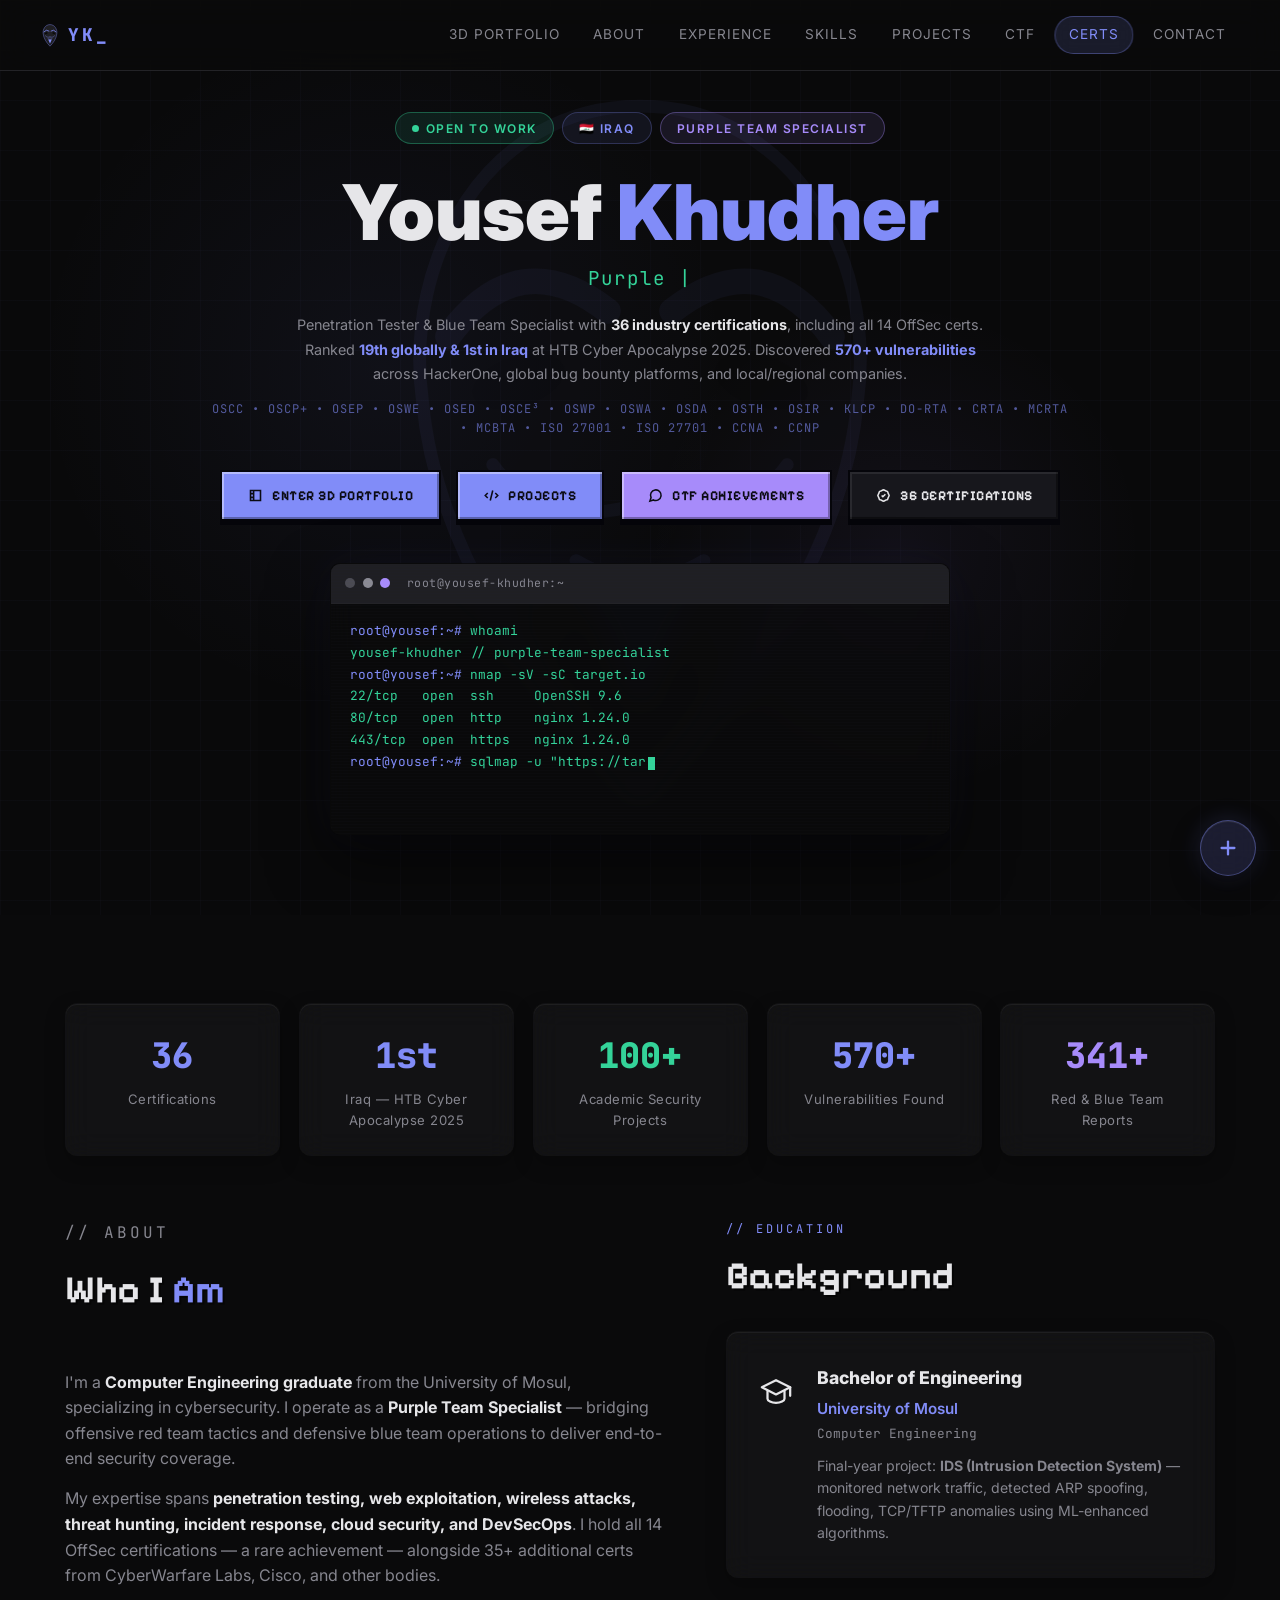
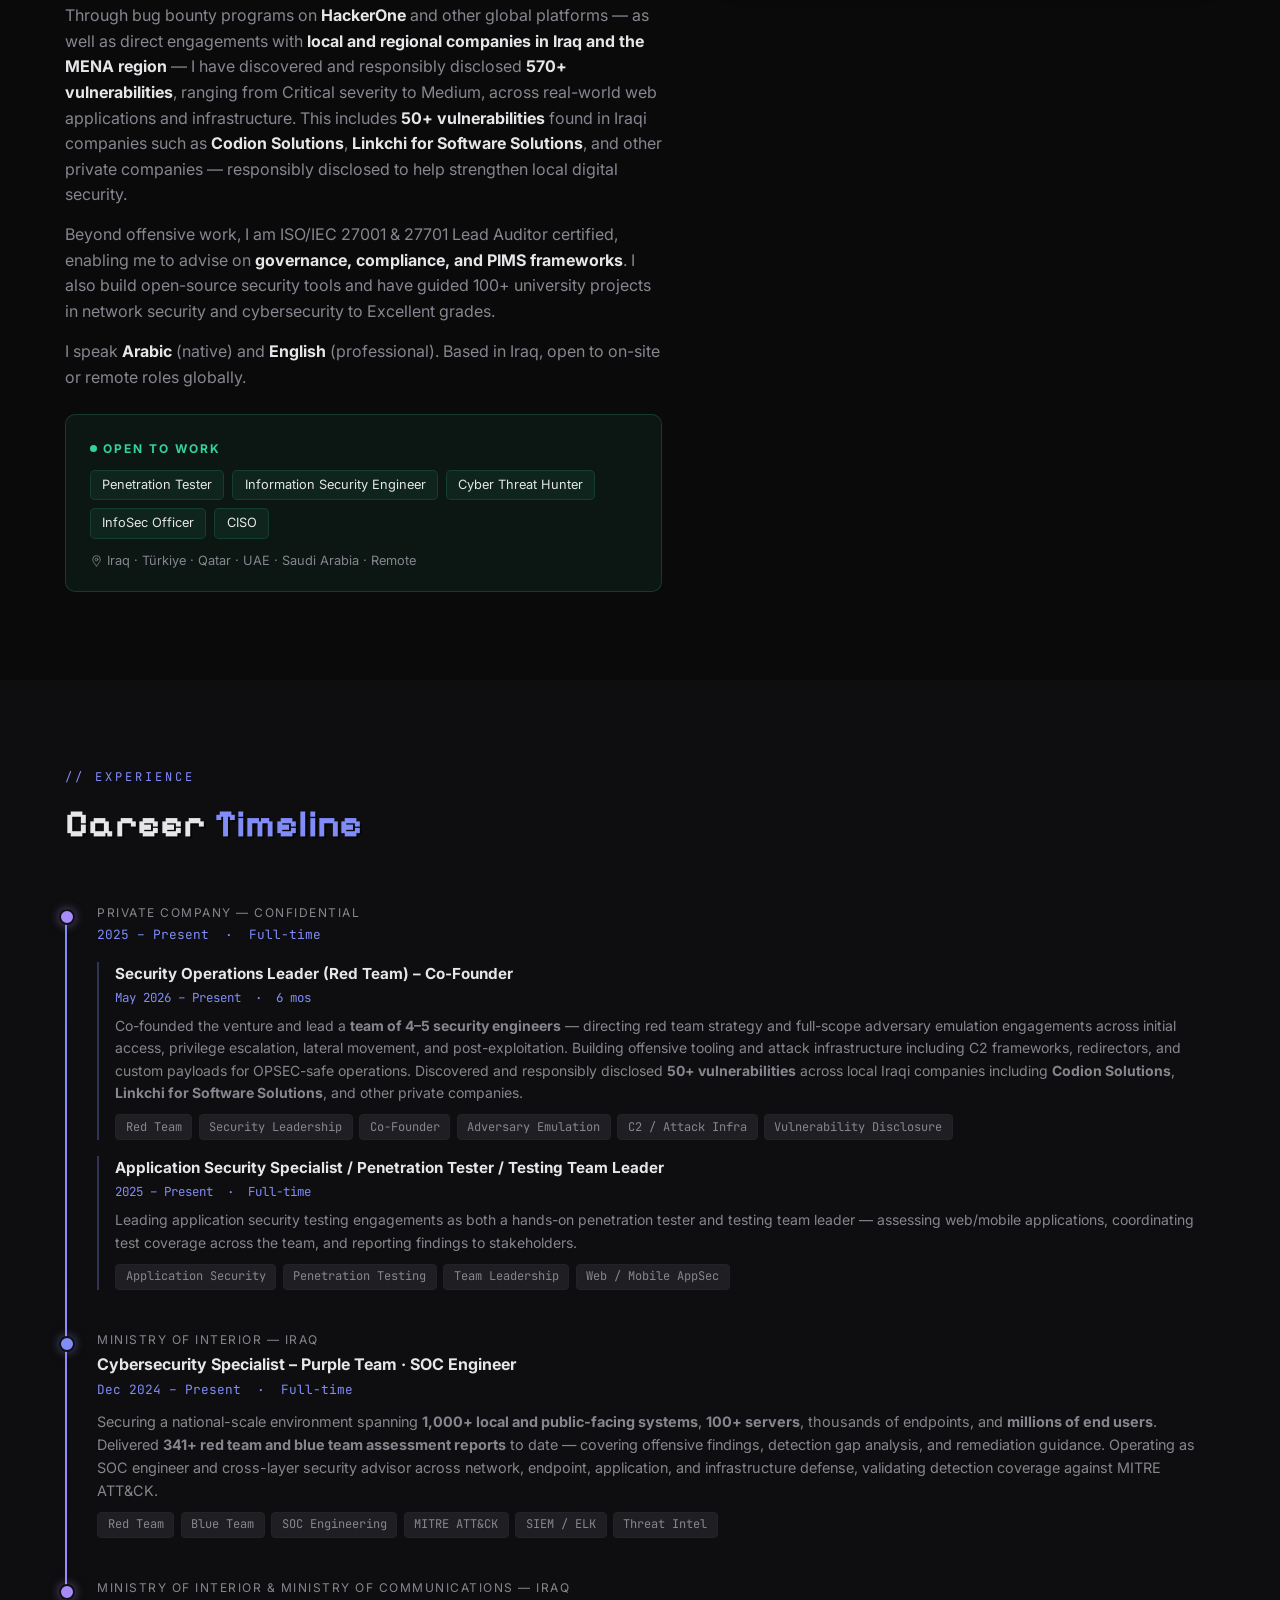
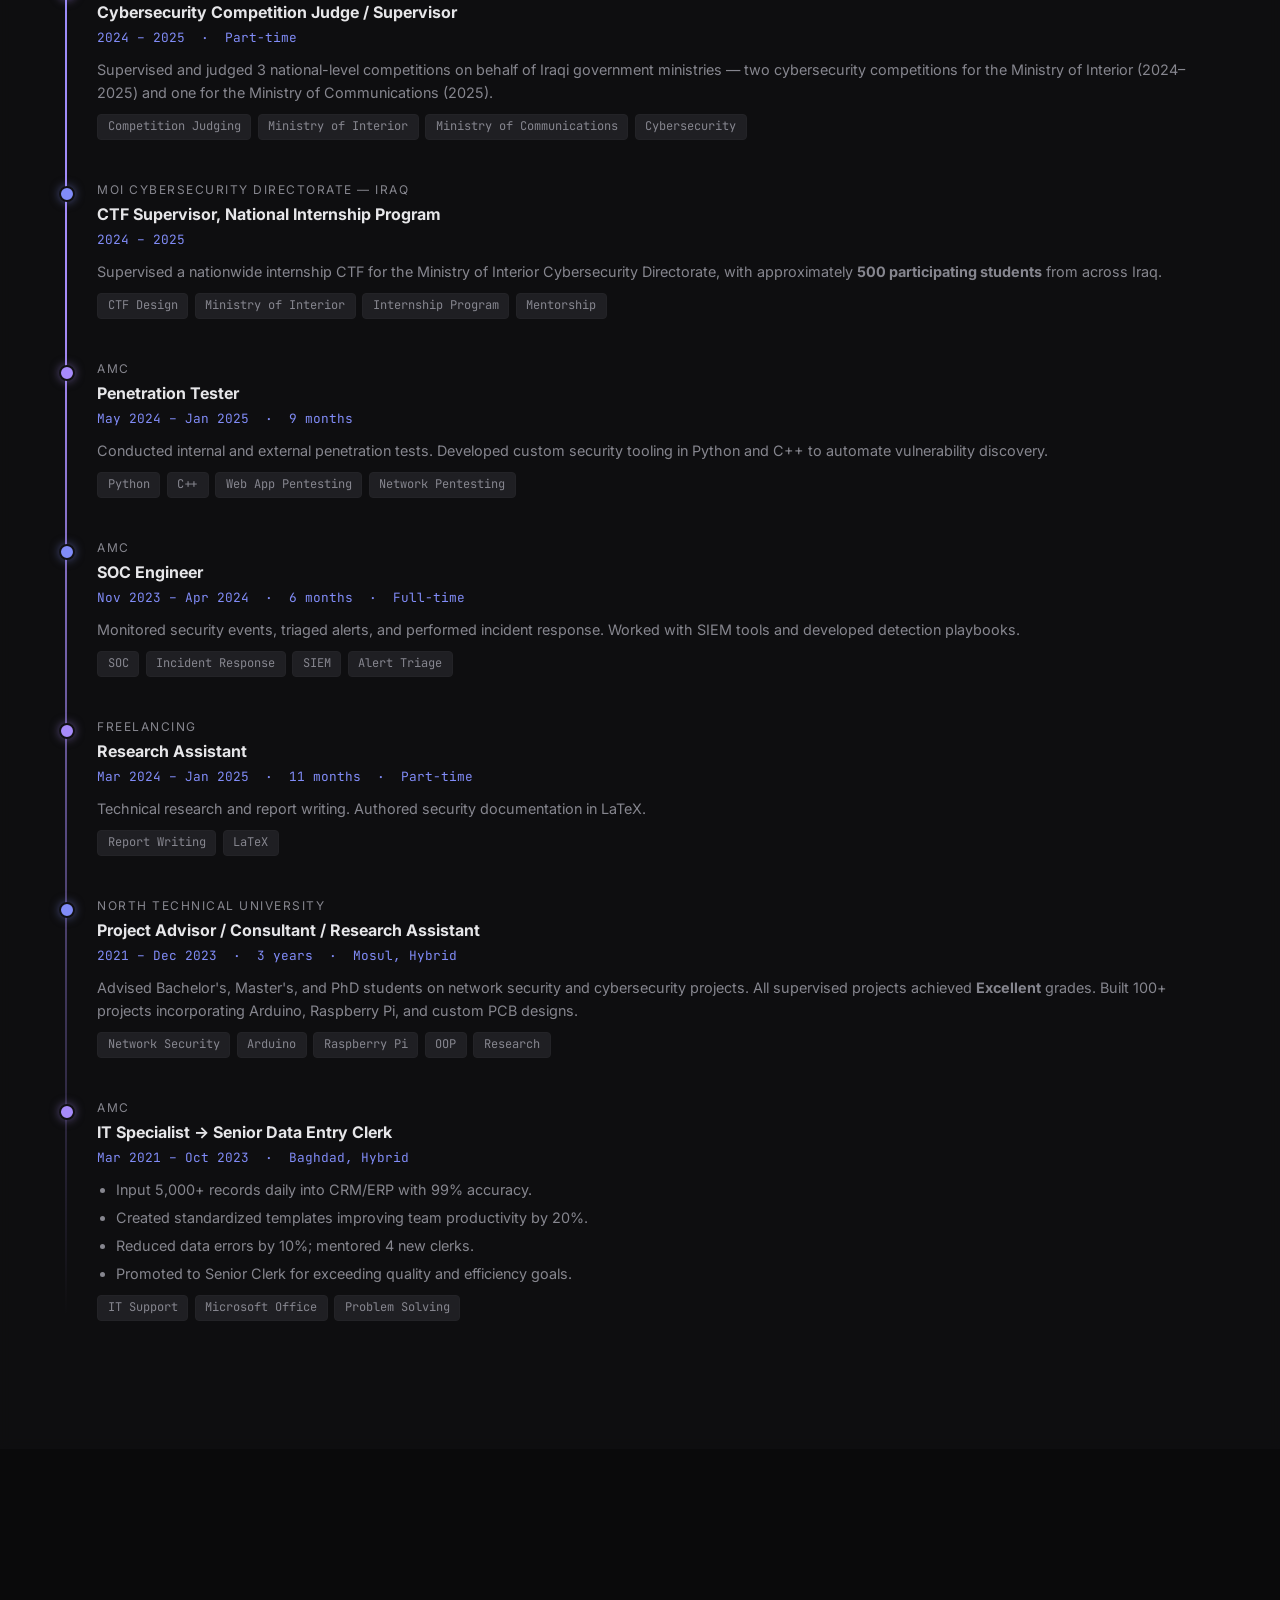
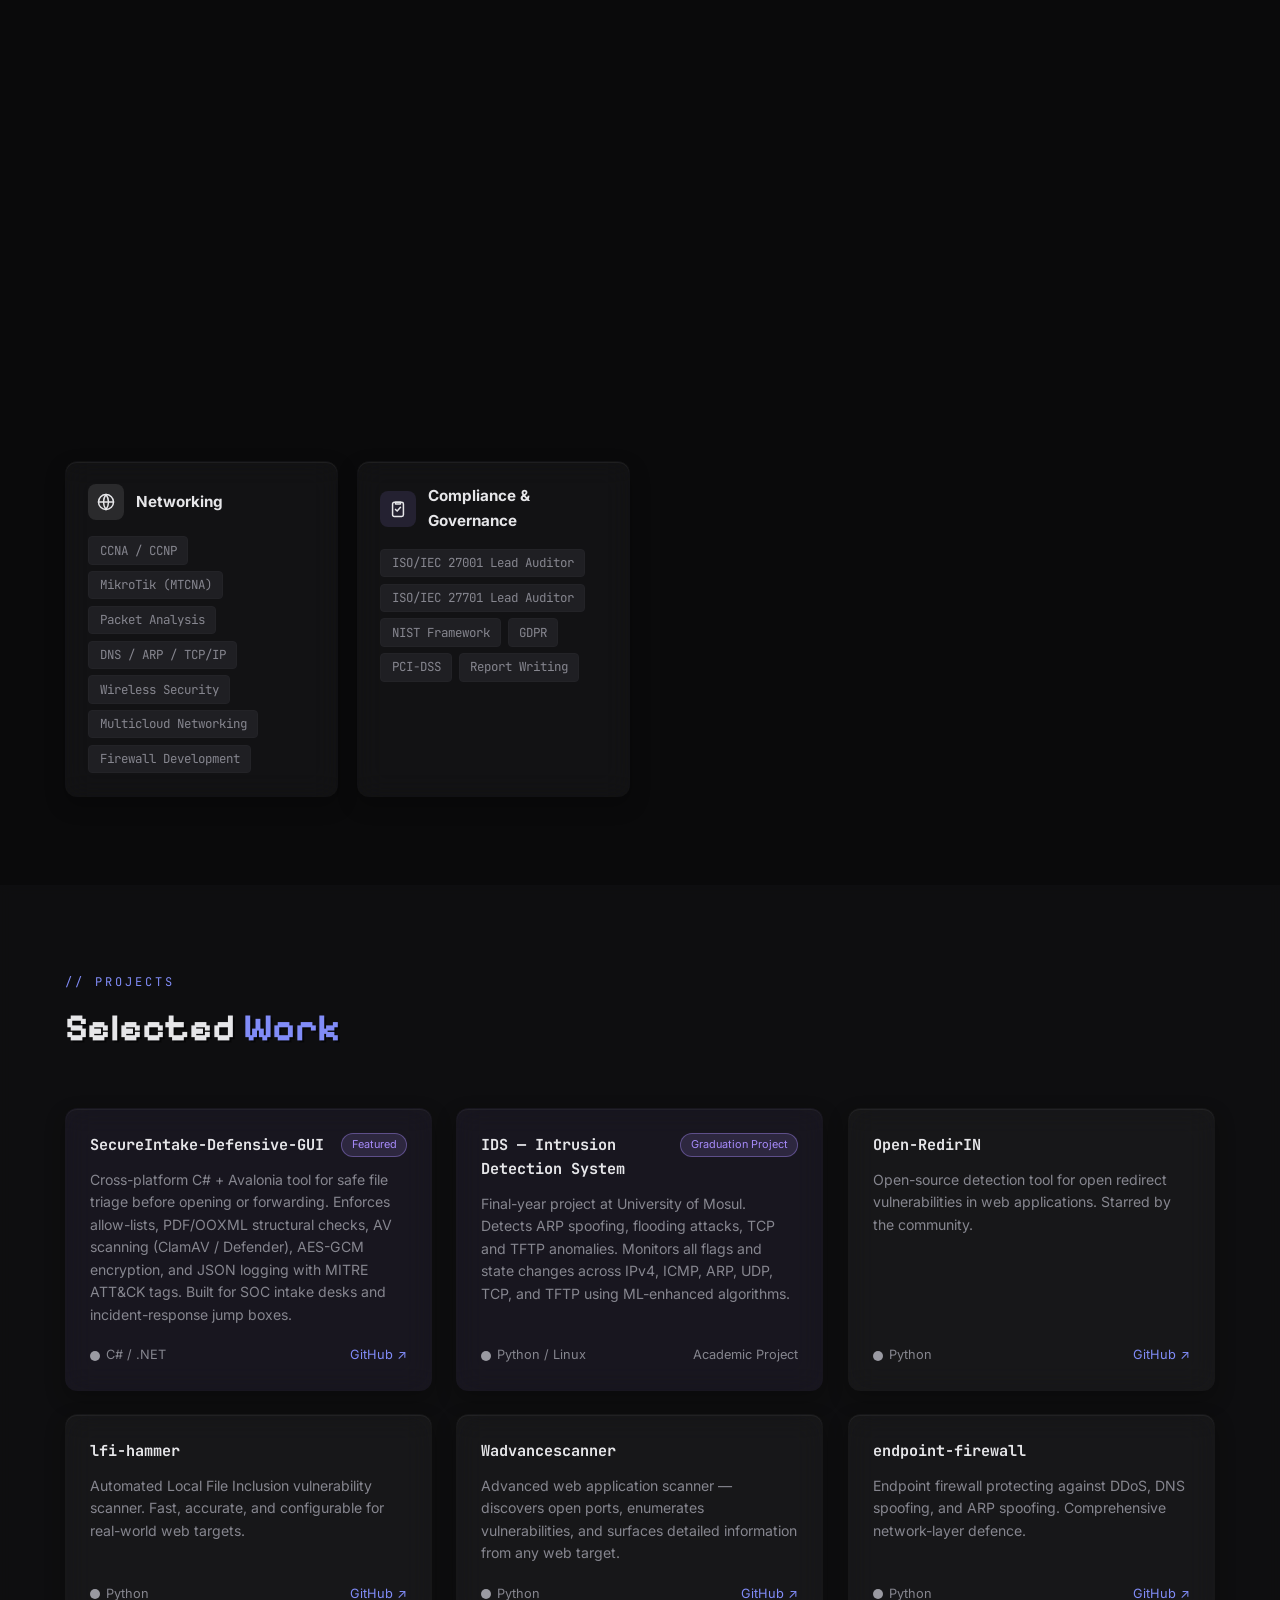
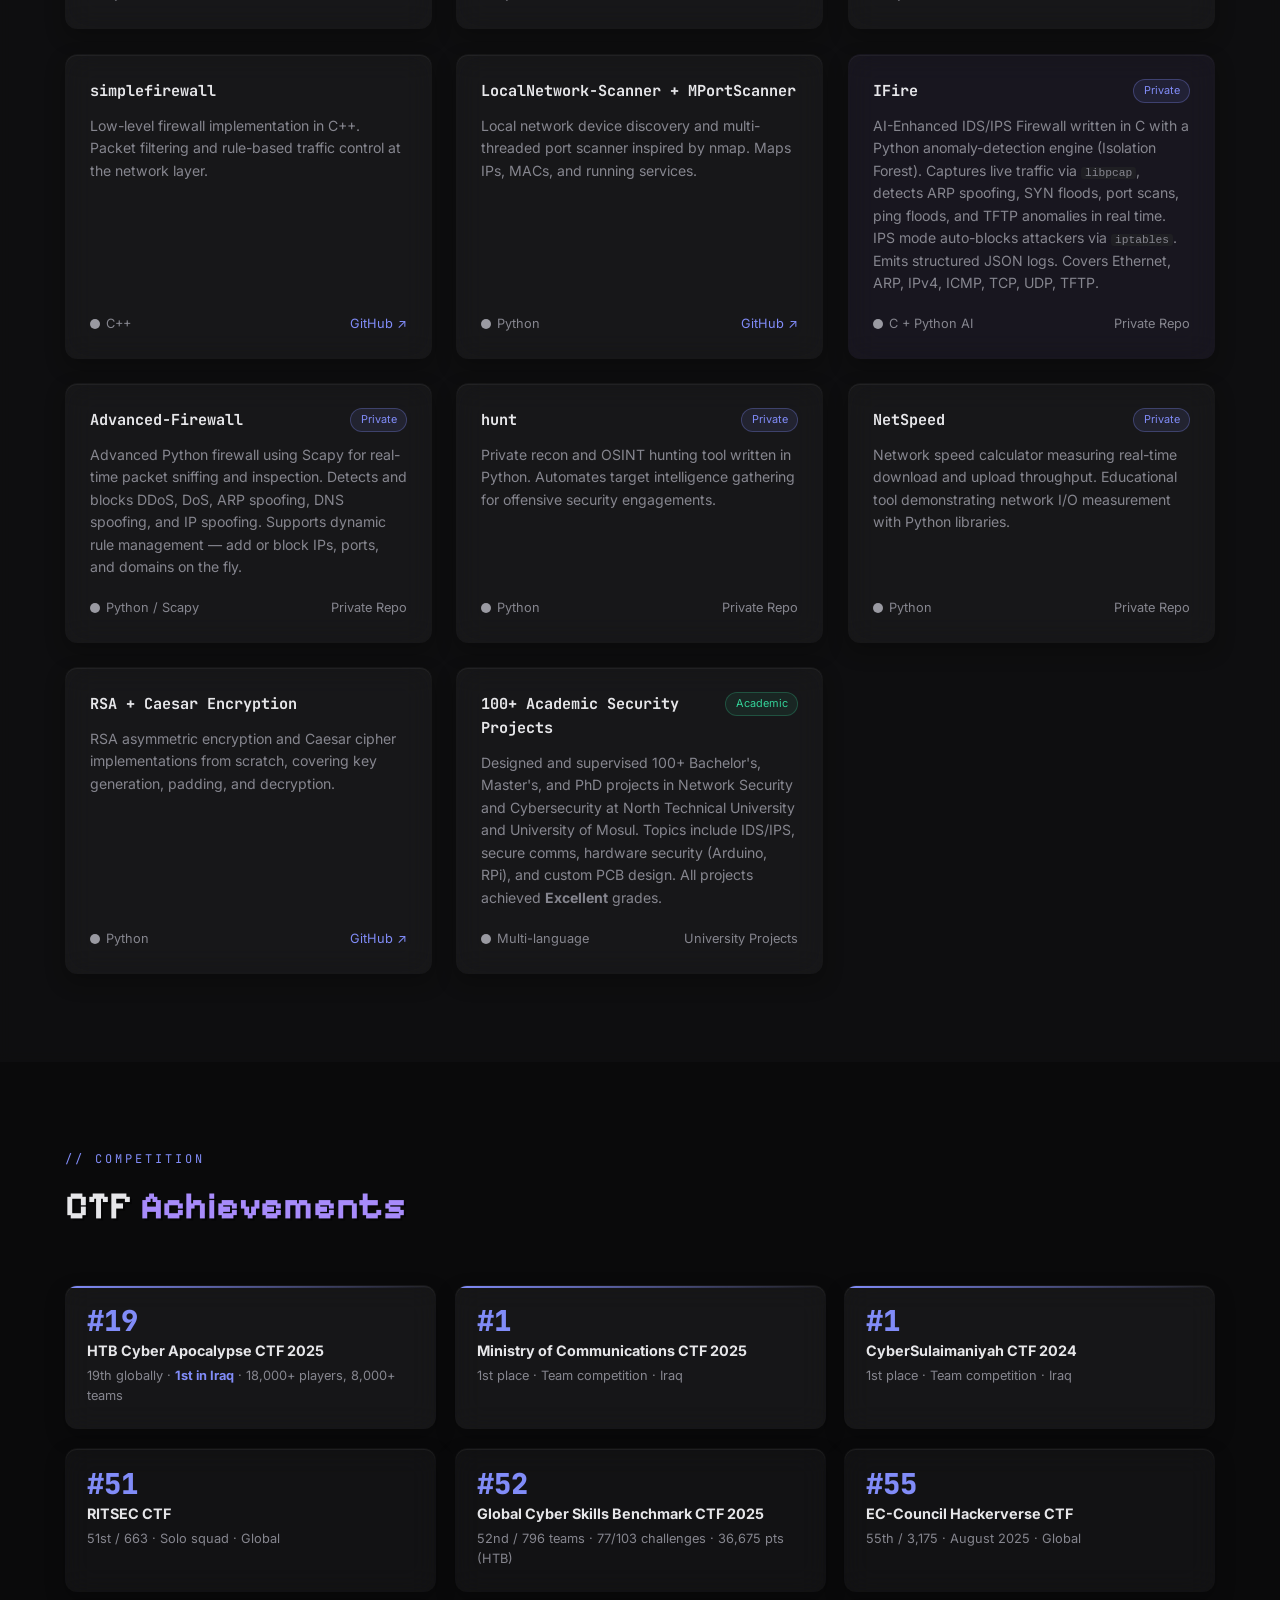
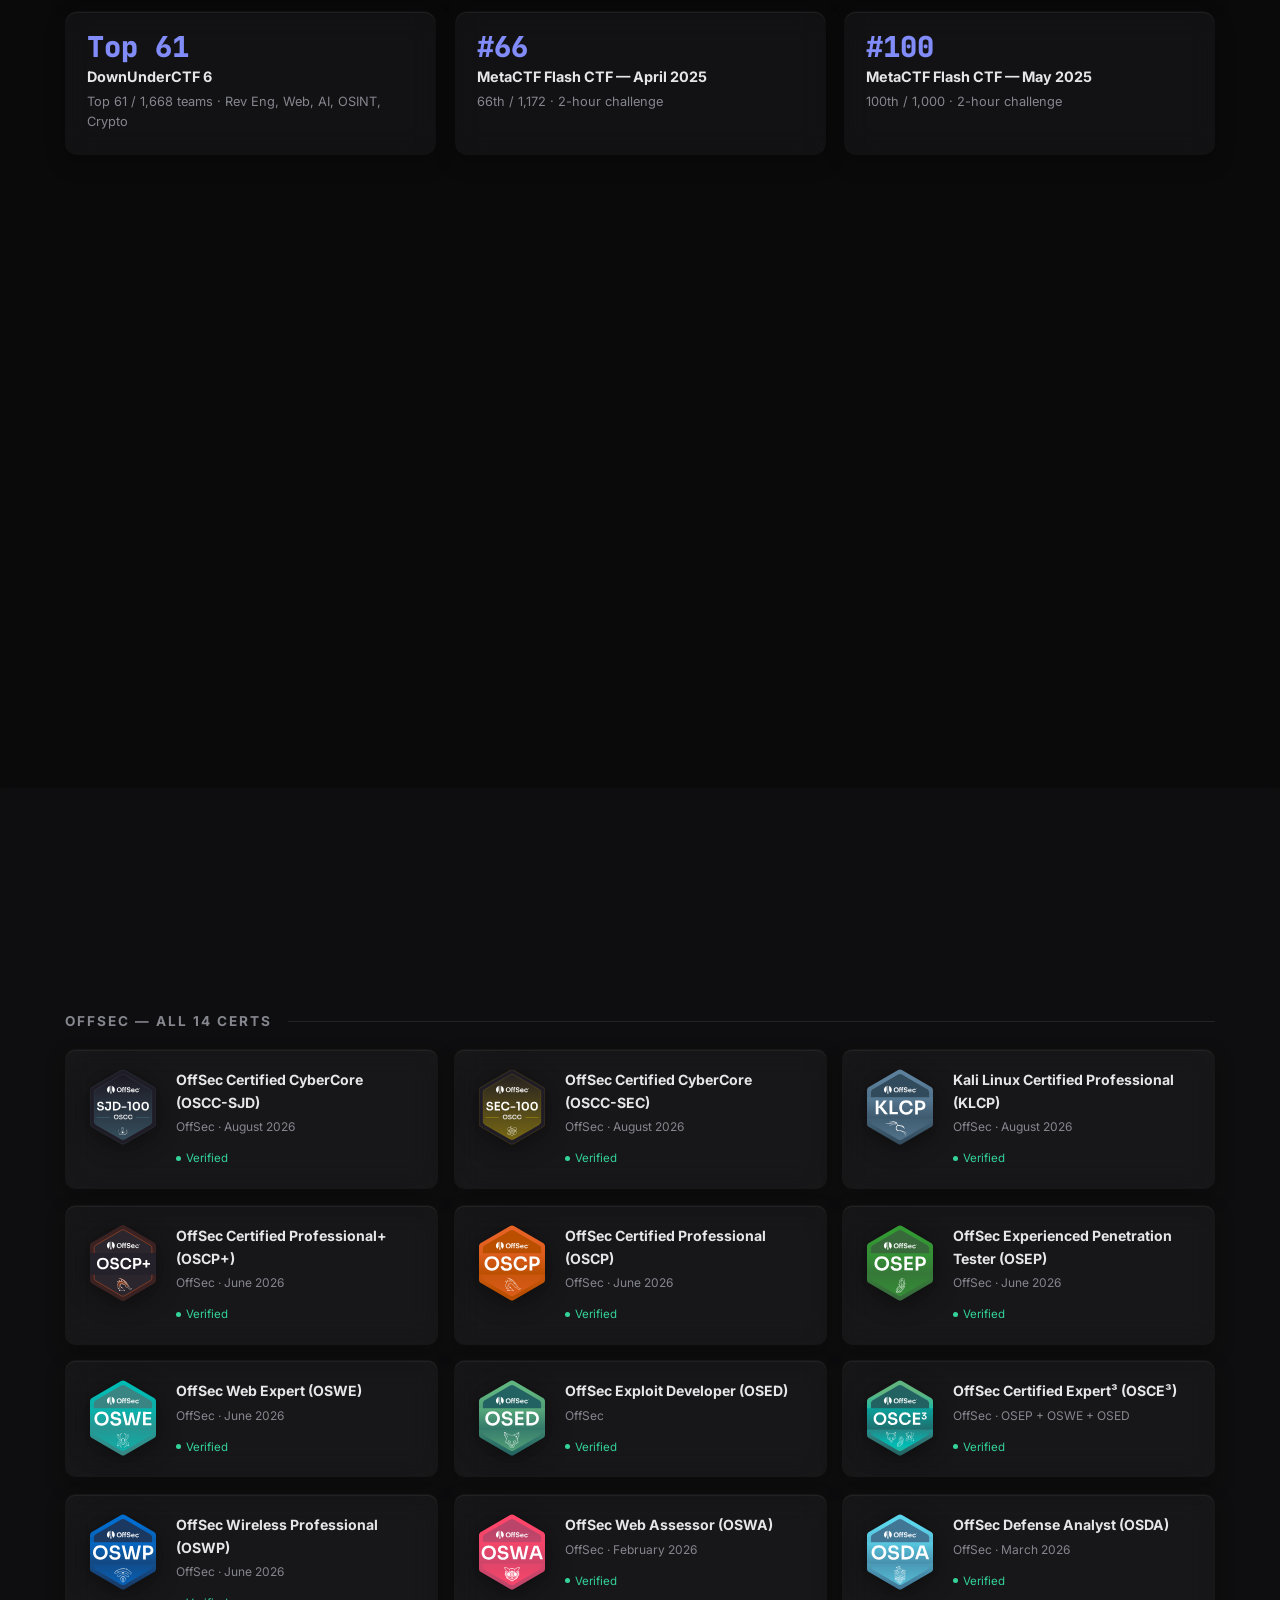
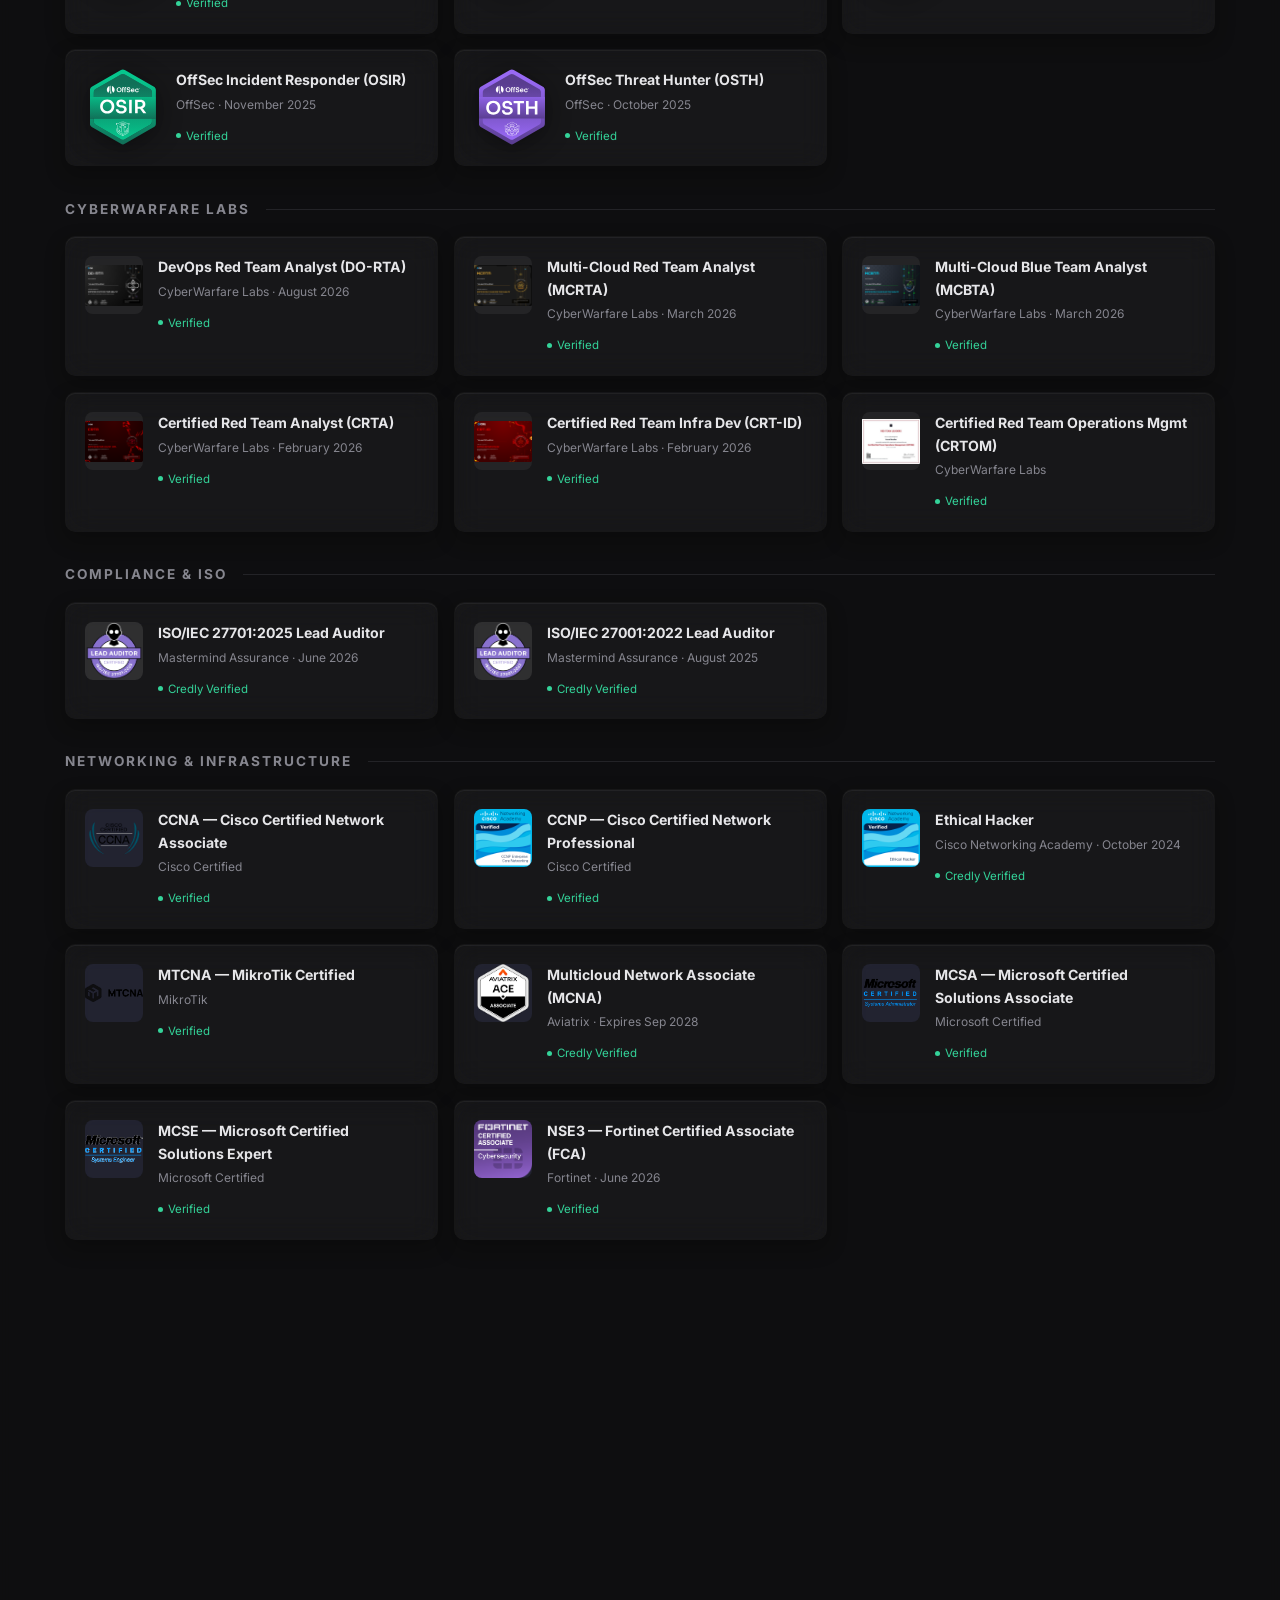
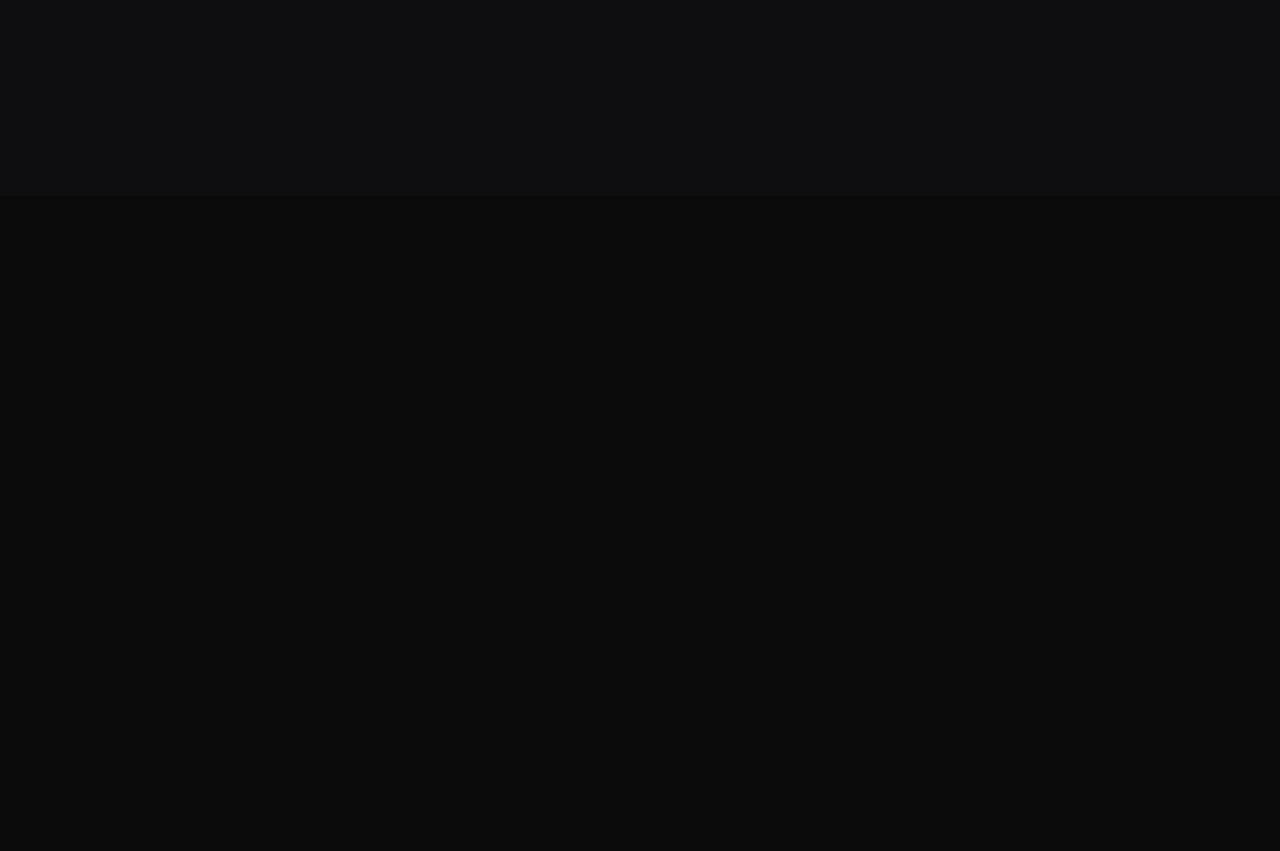
==== index.html @ 39324caf "Add engagement scale metrics, team size, and expert CV Quantifies the Ministry of Interior role with" ====
<!DOCTYPE html>
<html lang="en">
<head>
  <meta charset="UTF-8" />
  <meta name="viewport" content="width=device-width, initial-scale=1.0" />
  <title>Yousef Khudher | Purple Team Specialist</title>
  <link rel="preconnect" href="https://fonts.googleapis.com" />
  <link rel="preconnect" href="https://fonts.gstatic.com" crossorigin />
  <link href="https://fonts.googleapis.com/css2?family=Inter:wght@400;500;600;700;800;900&family=JetBrains+Mono:wght@400;500;700;800&family=Pixelify+Sans:wght@500;700&display=swap" rel="stylesheet" />
  <style>
    :root {
      --bg: #0a0a0b;
      --bg2: #101012;
      --surface: #17171a;
      --surface2: #1f1f23;
      --accent: #818cf8;
      --accent2: #a78bfa;
      --green: #34d399;
      --red: #f87171;
      --orange: #818cf8;
      --text: #e6e6e9;
      --muted: #86868f;
      --border: #232327;
      --border2: #2d2d33;
      --amber: #fbbf24;
    }

    * { margin: 0; padding: 0; box-sizing: border-box; }
    html { scroll-behavior: smooth; }
    body {
      background: var(--bg);
      color: var(--text);
      font-family: 'Inter', 'Segoe UI', system-ui, sans-serif;
      line-height: 1.6;
      overflow-x: hidden;
    }

    a:focus-visible, button:focus-visible, .cert-card:focus-visible, .btn:focus-visible {
      outline: 2px solid var(--accent); outline-offset: 3px; border-radius: 4px;
    }

    @media (prefers-reduced-motion: reduce) {
      *, *::before, *::after {
        animation-duration: 0.01ms !important;
        animation-iteration-count: 1 !important;
        transition-duration: 0.01ms !important;
        scroll-behavior: auto !important;
      }
      .hero-matrix { display: none; }
    }

    /* ─── NAV ─── */
    nav {
      position: fixed; top: 0; left: 0; right: 0; z-index: 100;
      display: flex; justify-content: space-between; align-items: center;
      padding: 1rem 2.5rem;
      background: rgba(10,10,11,0.9);
      backdrop-filter: blur(16px);
      border-bottom: 1px solid var(--border);
    }
    .nav-logo { display: inline-flex; align-items: center; gap: 0.5rem; font-family: 'JetBrains Mono', monospace; font-size: 1.1rem; color: var(--accent); font-weight: 800; letter-spacing: 3px; }
    .nav-mask { width: 20px; height: 24px; flex-shrink: 0; }

    /* ─── HACKER MASK ─── */
    .mask-face { fill: var(--surface2); stroke: var(--accent); stroke-width: 2; }
    .mask-eyebrow { fill: none; stroke: var(--accent); stroke-width: 4; stroke-linecap: round; }
    .mask-eye { fill: var(--bg); }
    .mask-line { fill: none; stroke: var(--accent); stroke-width: 2; stroke-linecap: round; }
    .mask-goatee { fill: var(--accent); }
    .hero-mask-watermark {
      position: absolute; top: 48%; left: 50%; transform: translate(-50%,-50%);
      width: 640px; height: 768px; max-width: 90vw; opacity: 0.05; pointer-events: none;
    }
    .nav-links { display: flex; gap: 0.3rem; list-style: none; position: relative; }
    .nav-links a {
      position: relative; display: inline-block; padding: 0.5rem 0.9rem; border-radius: 999px;
      color: var(--muted); text-decoration: none; font-size: 0.85rem; letter-spacing: 1px; text-transform: uppercase;
      transition: color 0.2s;
    }
    .nav-links a:hover, .nav-links a.active { color: var(--accent); }
    .nav-indicator {
      position: absolute; top: 0; left: 0; height: 100%; border-radius: 999px;
      background: rgba(129,140,248,0.14); border: 1px solid rgba(129,140,248,0.35);
      backdrop-filter: blur(10px); -webkit-backdrop-filter: blur(10px);
      transition: transform 0.4s cubic-bezier(0.34,1.56,0.64,1), width 0.4s cubic-bezier(0.34,1.56,0.64,1), opacity 0.2s ease;
      opacity: 0; pointer-events: none; z-index: -1;
    }
    @media(max-width:768px){ .nav-indicator { display: none; } }

    .nav-toggle {
      display: none; width: 44px; height: 44px; flex-direction: column; align-items: center; justify-content: center;
      gap: 5px; background: none; border: none; cursor: pointer; padding: 0.4rem;
    }
    .nav-toggle-bar { display: block; width: 22px; height: 2px; background: var(--text); border-radius: 2px; transition: transform 0.25s ease, opacity 0.2s ease; }
    .nav-toggle[aria-expanded="true"] .nav-toggle-bar:nth-child(1) { transform: translateY(7px) rotate(45deg); }
    .nav-toggle[aria-expanded="true"] .nav-toggle-bar:nth-child(2) { opacity: 0; }
    .nav-toggle[aria-expanded="true"] .nav-toggle-bar:nth-child(3) { transform: translateY(-7px) rotate(-45deg); }

    /* ─── HERO ─── */
    .bg-canvas { position: fixed; inset: 0; z-index: -1; pointer-events: none; }

    .hero {
      min-height: 100vh; background: var(--bg);
      display: flex; align-items: center; justify-content: center;
      position: relative; padding: 7rem 2rem 5rem; overflow: hidden;
    }
    .hero-grid {
      position: absolute; inset: 0;
      background-image: linear-gradient(rgba(129,140,248,0.025) 1px,transparent 1px), linear-gradient(90deg,rgba(129,140,248,0.025) 1px,transparent 1px);
      background-size: 50px 50px;
      animation: gridMove 25s linear infinite;
    }
    @keyframes gridMove { to { transform: translateY(50px); } }
    .hero-glow1 {
      position: absolute; width: 700px; height: 700px;
      background: radial-gradient(circle, rgba(129,140,248,0.06) 0%, transparent 70%);
      top: 40%; left: 30%; transform: translate(-50%,-50%); pointer-events: none;
    }
    .hero-glow2 {
      position: absolute; width: 500px; height: 500px;
      background: radial-gradient(circle, rgba(167,139,250,0.06) 0%, transparent 70%);
      top: 60%; left: 70%; transform: translate(-50%,-50%); pointer-events: none;
    }
    .hero-matrix { position: absolute; inset: 0; opacity: 0.16; pointer-events: none; }
    .hero-content { position: relative; text-align: center; max-width: 860px; }

    /* ─── HERO TERMINAL ─── */
    .hero-terminal {
      margin: 2.6rem auto 0; max-width: 620px; text-align: left; position: relative;
      background: rgba(10,10,11,0.72); border: 1px solid transparent; border-radius: 10px;
      overflow: hidden; backdrop-filter: blur(14px) saturate(160%); -webkit-backdrop-filter: blur(14px) saturate(160%);
      box-shadow: inset 0 1px 0 rgba(255,255,255,0.06), 0 25px 60px rgba(0,0,0,0.55), 0 0 45px rgba(129,140,248,0.06);
    }
    .hero-terminal::after {
      content: ''; position: absolute; inset: 0; pointer-events: none;
      background: repeating-linear-gradient(0deg, rgba(129,140,248,0.035) 0px, rgba(129,140,248,0.035) 1px, transparent 1px, transparent 3px);
      mix-blend-mode: overlay;
    }
    @media (prefers-reduced-motion: reduce) { .hero-terminal::after { display: none; } }
    .term-bar {
      display: flex; align-items: center; gap: 0.45rem;
      padding: 0.65rem 0.9rem; background: var(--surface2); border-bottom: 1px solid var(--border);
    }
    .term-dot { width: 10px; height: 10px; border-radius: 50%; }
    .term-dot.red { background: #4b4b52; }
    .term-dot.yellow { background: #8a8a92; }
    .term-dot.green { background: #a78bfa; }
    .term-title {
      margin-left: 0.6rem; font-family: 'JetBrains Mono', monospace; font-size: 0.72rem;
      color: var(--muted); letter-spacing: 0.5px;
    }
    .term-body {
      font-family: 'JetBrains Mono', monospace; font-size: 0.8rem; line-height: 1.7;
      padding: 1rem 1.2rem; height: 230px; overflow: hidden; text-align: left; color: var(--green);
    }
    .term-line { white-space: pre-wrap; word-break: break-all; }
    .term-line .prompt { color: var(--accent); }
    .term-line .out { color: var(--muted); }
    .term-cursor {
      display: inline-block; width: 7px; height: 1em; background: var(--green);
      vertical-align: text-bottom; margin-left: 2px; animation: blink 1s step-end infinite;
    }

    .hero-tags { display: flex; flex-wrap: wrap; gap: 0.5rem; justify-content: center; margin-bottom: 1.8rem; }
    .hero-tag {
      display: inline-flex; align-items: center; gap: 0.4rem;
      border-radius: 999px; padding: 0.35rem 1rem;
      font-size: 0.75rem; font-weight: 600; letter-spacing: 1.5px; text-transform: uppercase;
    }
    .tag-open { background: rgba(52,211,153,0.1); border: 1px solid rgba(52,211,153,0.35); color: var(--green); }
    .tag-open::before { content: ''; width: 7px; height: 7px; border-radius: 50%; background: var(--green); animation: pulse 2s infinite; }
    .tag-iraq { background: rgba(129,140,248,0.08); border: 1px solid rgba(129,140,248,0.25); color: var(--accent); }
    .tag-purple { background: rgba(167,139,250,0.1); border: 1px solid rgba(167,139,250,0.35); color: #a78bfa; }
    @keyframes pulse { 0%,100%{opacity:1} 50%{opacity:0.3} }

    .hero h1 { font-size: clamp(2.8rem, 6vw, 4.8rem); font-weight: 900; line-height: 1.05; margin-bottom: 0.6rem; }
    .hero h1 .accent { color: var(--accent); }
    .hero-sub { font-family: 'JetBrains Mono', monospace; font-size: clamp(0.95rem, 2.2vw, 1.2rem); color: var(--green); margin-bottom: 1.2rem; letter-spacing: 1px; min-height: 1.8rem; }
    .typing::after { content: '|'; animation: blink 1s step-end infinite; }
    @keyframes blink { 0%,100%{opacity:1} 50%{opacity:0} }

    .hero-headline {
      color: var(--muted); font-size: 0.9rem; max-width: 700px; margin: 0 auto 0.8rem;
      line-height: 1.7;
    }
    .hero-certs-strip {
      font-family: 'JetBrains Mono', monospace; font-size: 0.75rem; color: rgba(129,140,248,0.6);
      letter-spacing: 1px; margin-bottom: 2rem;
    }
    .hero-cta { display: flex; gap: 1rem; justify-content: center; flex-wrap: wrap; }
    .btn {
      position: relative; display: inline-flex; align-items: center; gap: 0.6rem;
      padding: 0.8rem 1.6rem; border-radius: 0; font-family: 'Pixelify Sans', monospace;
      font-size: 0.85rem; font-weight: 700; text-transform: uppercase; letter-spacing: 0.5px;
      text-decoration: none; cursor: pointer; user-select: none;
      border: 2px solid #05050a; transition: transform 0.08s ease, box-shadow 0.08s ease, background 0.15s ease;
    }
    .btn-primary {
      background: var(--accent); color: #0b0b14;
      box-shadow: inset 2px 2px 0 rgba(255,255,255,0.4), inset -2px -2px 0 rgba(0,0,0,0.3), 0 4px 0 #05050a;
    }
    .btn-primary:hover { background: #a5b0ff; transform: translateY(-2px); box-shadow: inset 2px 2px 0 rgba(255,255,255,0.45), inset -2px -2px 0 rgba(0,0,0,0.3), 0 6px 0 #05050a; }
    .btn-primary:active { transform: translateY(3px); box-shadow: inset -2px -2px 0 rgba(255,255,255,0.25), inset 2px 2px 0 rgba(0,0,0,0.35), 0 1px 0 #05050a; }
    .btn-purple {
      background: #a78bfa; color: #0b0b14;
      box-shadow: inset 2px 2px 0 rgba(255,255,255,0.4), inset -2px -2px 0 rgba(0,0,0,0.3), 0 4px 0 #05050a;
    }
    .btn-purple:hover { background: #c1b0fc; transform: translateY(-2px); box-shadow: inset 2px 2px 0 rgba(255,255,255,0.45), inset -2px -2px 0 rgba(0,0,0,0.3), 0 6px 0 #05050a; }
    .btn-purple:active { transform: translateY(3px); box-shadow: inset -2px -2px 0 rgba(255,255,255,0.25), inset 2px 2px 0 rgba(0,0,0,0.35), 0 1px 0 #05050a; }
    .btn-ghost {
      background: #17171c; color: var(--text); border-color: #05050a;
      box-shadow: inset 2px 2px 0 rgba(255,255,255,0.08), inset -2px -2px 0 rgba(0,0,0,0.4), 0 4px 0 #05050a;
    }
    .btn-ghost:hover { color: var(--accent); background: #202028; transform: translateY(-2px); box-shadow: inset 2px 2px 0 rgba(255,255,255,0.1), inset -2px -2px 0 rgba(0,0,0,0.4), 0 6px 0 #05050a; }
    .btn-ghost:active { transform: translateY(3px); box-shadow: inset -2px -2px 0 rgba(0,0,0,0.3), inset 2px 2px 0 rgba(0,0,0,0.4), 0 1px 0 #05050a; }

    /* ─── SECTIONS ─── */
    section { padding: 5.5rem 2rem; }
    .alt-bg { background: rgba(16,16,18,0.82); backdrop-filter: blur(6px); -webkit-backdrop-filter: blur(6px); }
    .container { max-width: 1150px; margin: 0 auto; }
    .section-label { font-family: 'JetBrains Mono', monospace; font-size: 0.75rem; color: var(--accent); letter-spacing: 3px; text-transform: uppercase; margin-bottom: 0.4rem; }
    .section-title { font-family: 'Pixelify Sans', monospace; font-size: clamp(1.8rem, 4vw, 2.4rem); font-weight: 700; margin-bottom: 3rem; text-shadow: 2px 2px 0 rgba(0,0,0,0.5); }
    .section-title span { color: var(--accent); }
    .section-title .purple { color: #a78bfa; }

    /* ─── REVEAL ─── */
    .reveal { opacity: 0; transform: translateY(28px); transition: opacity 0.6s ease, transform 0.6s ease; }
    .reveal.visible { opacity: 1; transform: translateY(0); }
    .fade-in { opacity: 0; transition: opacity 1.1s ease; }
    .fade-in.visible { opacity: 1; }

    /* ─── STATS ─── */
    .stats-bar {
      display: grid; grid-template-columns: repeat(5, 1fr); gap: 1.2rem; margin-bottom: 4rem;
    }
    @media(max-width:1100px){ .stats-bar { grid-template-columns: repeat(3,1fr); } }
    @media(max-width:768px){ .stats-bar { grid-template-columns: repeat(2,1fr); } }
    .stat-card {
      position: relative; overflow: hidden;
      background: rgba(255,255,255,0.035); border: 1px solid transparent; border-radius: 12px;
      backdrop-filter: blur(14px) saturate(160%); -webkit-backdrop-filter: blur(14px) saturate(160%);
      box-shadow: inset 0 1px 0 rgba(255,255,255,0.05), 0 8px 20px rgba(0,0,0,0.25);
      padding: 1.5rem; text-align: center; transition: transform 0.2s, background 0.2s;
    }
    .stat-card:hover { transform: translateY(-3px); background: rgba(255,255,255,0.055); }
    .stat-number { font-size: 2.2rem; font-weight: 900; font-family: 'JetBrains Mono', monospace; color: var(--accent); }
    .stat-number.purple { color: #a78bfa; }
    .stat-number.green { color: var(--green); }
    .stat-number.orange { color: var(--orange); }
    .stat-label { font-size: 0.82rem; color: var(--muted); margin-top: 0.3rem; letter-spacing: 0.5px; }

    /* ─── ABOUT ─── */
    .about-grid { display: grid; grid-template-columns: 1.1fr 0.9fr; gap: 4rem; align-items: start; }
    @media(max-width:768px){ .about-grid { grid-template-columns: 1fr; } }
    .about-text p { color: var(--muted); margin-bottom: 0.9rem; font-size: 1rem; }
    .about-text p strong { color: var(--text); }
    .open-to-work {
      background: rgba(52,211,153,0.06); border: 1px solid rgba(52,211,153,0.2);
      border-radius: 10px; padding: 1.2rem 1.5rem; margin-top: 1.5rem;
    }
    .otw-title { display: inline-flex; align-items: center; gap: 0.4rem; font-size: 0.75rem; color: var(--green); letter-spacing: 2px; text-transform: uppercase; font-weight: 700; margin-bottom: 0.7rem; }
    .otw-title::before { content: ''; width: 7px; height: 7px; border-radius: 50%; background: var(--green); animation: pulse 2s infinite; }
    .otw-roles { display: flex; flex-wrap: wrap; gap: 0.5rem; }
    .otw-role {
      background: rgba(52,211,153,0.08); border: 1px solid rgba(52,211,153,0.15);
      border-radius: 5px; padding: 0.25rem 0.7rem; font-size: 0.8rem; color: var(--text);
    }
    .locations { margin-top: 0.8rem; font-size: 0.8rem; color: var(--muted); }

    /* ─── EXPERIENCE ─── */
    .timeline { position: relative; padding-left: 2rem; }
    .timeline::before {
      content: ''; position: absolute; left: 0; top: 6px; bottom: 6px;
      width: 2px; background: linear-gradient(to bottom, var(--accent), var(--accent2), transparent);
      border-radius: 2px;
    }
    .tl-item { position: relative; margin-bottom: 2.5rem; }
    .tl-item::before {
      content: ''; position: absolute; left: -2.4rem; top: 6px;
      width: 12px; height: 12px; border-radius: 50%;
      background: var(--accent); border: 2px solid var(--bg2);
      box-shadow: 0 0 10px rgba(129,140,248,0.5);
    }
    .tl-item.purple-dot::before { background: var(--accent2); box-shadow: 0 0 10px rgba(167,139,250,0.5); }
    .tl-company { font-size: 0.75rem; color: var(--muted); text-transform: uppercase; letter-spacing: 1.5px; margin-bottom: 0.2rem; }
    .tl-role { font-weight: 700; font-size: 1rem; color: var(--text); margin-bottom: 0.15rem; }
    .tl-date { font-size: 0.8rem; color: var(--accent); font-family: 'JetBrains Mono', monospace; margin-bottom: 0.6rem; }
    .tl-desc { color: var(--muted); font-size: 0.9rem; }
    .tl-desc ul { padding-left: 1.2rem; margin-top: 0.4rem; }
    .tl-desc li { margin-bottom: 0.3rem; }
    .tl-tags { display: flex; flex-wrap: wrap; gap: 0.4rem; margin-top: 0.6rem; }
    .tl-tag {
      background: var(--surface2); border: 1px solid var(--border); border-radius: 4px;
      padding: 0.15rem 0.6rem; font-size: 0.75rem; color: var(--muted); font-family: 'JetBrains Mono', monospace;
    }

    .tl-subroles { margin-top: 1rem; display: flex; flex-direction: column; gap: 1rem; }
    .tl-subrole {
      border-left: 2px solid rgba(129,140,248,0.3); padding-left: 1rem;
    }
    .tl-subrole-role { font-weight: 700; font-size: 0.95rem; color: var(--text); margin-bottom: 0.1rem; }
    .tl-subrole-date { font-size: 0.78rem; color: var(--accent); font-family: 'JetBrains Mono', monospace; margin-bottom: 0.45rem; }
    .tl-subrole-desc { color: var(--muted); font-size: 0.875rem; margin-bottom: 0.5rem; }

    /* ─── SKILLS ─── */
    .skills-grid { display: grid; grid-template-columns: repeat(auto-fit, minmax(260px, 1fr)); gap: 1.2rem; }
    .skill-cat {
      position: relative; overflow: hidden;
      background: rgba(255,255,255,0.035); border: 1px solid transparent; border-radius: 12px; padding: 1.4rem;
      backdrop-filter: blur(14px) saturate(160%); -webkit-backdrop-filter: blur(14px) saturate(160%);
      box-shadow: inset 0 1px 0 rgba(255,255,255,0.05), 0 8px 20px rgba(0,0,0,0.25);
      transition: transform 0.2s, background 0.2s;
    }
    .skill-cat:hover { transform: translateY(-3px); background: rgba(255,255,255,0.055); }
    .skill-cat-hd { display: flex; align-items: center; gap: 0.7rem; margin-bottom: 1rem; }
    .sk-icon { width: 36px; height: 36px; border-radius: 8px; display: flex; align-items: center; justify-content: center; font-size: 1.1rem; flex-shrink: 0; }
    .sk-icon.red   { background: rgba(234,234,236,0.12); }
    .sk-icon.blue  { background: rgba(129,140,248,0.1); }
    .sk-icon.green { background: rgba(52,211,153,0.1); }
    .sk-icon.purple{ background: rgba(167,139,250,0.12); }
    .sk-icon.orange{ background: rgba(129,140,248,0.12); }
    .sk-icon.teal  { background: rgba(255,255,255,0.1); }
    .skill-cat-name { font-weight: 700; font-size: 0.95rem; }
    .skill-tags { display: flex; flex-wrap: wrap; gap: 0.4rem; }
    .skill-tag {
      background: var(--surface2); border: 1px solid var(--border); border-radius: 4px;
      padding: 0.2rem 0.65rem; font-size: 0.78rem; color: var(--muted); font-family: 'JetBrains Mono', monospace;
    }

    /* ─── PROJECTS ─── */
    .projects-grid { display: grid; grid-template-columns: repeat(auto-fill, minmax(320px, 1fr)); gap: 1.5rem; }
    .proj-card {
      position: relative; overflow: hidden;
      background: rgba(255,255,255,0.035); border: 1px solid transparent; border-radius: 12px; padding: 1.5rem;
      backdrop-filter: blur(14px) saturate(160%); -webkit-backdrop-filter: blur(14px) saturate(160%);
      box-shadow: inset 0 1px 0 rgba(255,255,255,0.05), 0 8px 20px rgba(0,0,0,0.25);
      display: flex; flex-direction: column; transition: transform 0.2s, background 0.2s;
    }
    .proj-card:hover { transform: translateY(-3px); background: rgba(255,255,255,0.055); }
    .proj-card::before, .cert-card::before {
      content: ''; position: absolute; inset: 0; border-radius: inherit; z-index: 0;
      --mx: 50%; --my: 50%;
      background: radial-gradient(circle at var(--mx) var(--my), rgba(255,255,255,1) 0%, rgba(255,255,255,0.5) 25%, transparent 55%);
      opacity: 0; pointer-events: none;
    }
    .proj-card:hover::before, .cert-card:hover::before { animation: card-sheen 3.6s cubic-bezier(0.22,1,0.36,1) forwards; }
    .proj-card > *, .cert-card > *,
    .stat-card > *, .skill-cat > *, .ctf-card > *, .edu-card > * { position: relative; z-index: 1; }
    @keyframes card-sheen {
      0%    { transform: scale(1.7); opacity: 0; animation-timing-function: cubic-bezier(0.22,1,0.36,1); }
      42%   { transform: scale(1);   opacity: 0.22; animation-timing-function: linear; }
      46%   { transform: scale(1);   opacity: 0.22; animation-timing-function: cubic-bezier(0.34,1.9,0.64,1); }
      100%  { transform: scale(1.1); opacity: 0.22; }
    }
    .proj-card.feat { background: rgba(167,139,250,0.06); }
    .proj-top { display: flex; justify-content: space-between; align-items: flex-start; margin-bottom: 0.7rem; }
    .proj-name { font-weight: 700; font-size: 0.95rem; font-family: 'JetBrains Mono', monospace; color: var(--text); }
    .proj-badge { font-size: 0.68rem; padding: 0.15rem 0.6rem; border-radius: 999px; white-space: nowrap; }
    .badge-feat { background: rgba(167,139,250,0.15); border: 1px solid rgba(167,139,250,0.4); color: #a78bfa; }
    .badge-priv { background: rgba(129,140,248,0.1); border: 1px solid rgba(129,140,248,0.3); color: var(--orange); }
    .badge-acad { background: rgba(52,211,153,0.08); border: 1px solid rgba(52,211,153,0.25); color: var(--green); }
    .proj-desc { color: var(--muted); font-size: 0.88rem; flex: 1; margin-bottom: 1.2rem; }
    .proj-footer { display: flex; justify-content: space-between; align-items: center; }
    .proj-lang { display: flex; align-items: center; gap: 0.4rem; font-size: 0.8rem; color: var(--muted); }
    .lang-dot { width: 10px; height: 10px; border-radius: 50%; }
    .py { background: #9a9aa2; } .cs { background: #9a9aa2; } .cpp { background: #9a9aa2; } .multi { background: #9a9aa2; }
    .proj-link { color: var(--accent); text-decoration: none; font-size: 0.8rem; display: flex; align-items: center; gap: 0.3rem; transition: color 0.2s; }
    .proj-link:hover { color: #8183f4; }
    .proj-link.disabled { color: var(--muted); cursor: default; }

    /* ─── CTF ─── */
    .ctf-grid { display: grid; grid-template-columns: repeat(auto-fill, minmax(280px, 1fr)); gap: 1.2rem; }
    @media(max-width:640px){ .ctf-grid > .ctf-card[style*="span 2"]{ grid-column: span 1 !important; } }
    .ctf-card {
      background: rgba(255,255,255,0.035); border: 1px solid transparent; border-radius: 12px; padding: 1.3rem;
      backdrop-filter: blur(14px) saturate(160%); -webkit-backdrop-filter: blur(14px) saturate(160%);
      box-shadow: inset 0 1px 0 rgba(255,255,255,0.05), 0 8px 20px rgba(0,0,0,0.25);
      transition: transform 0.2s, background 0.2s; position: relative; overflow: hidden;
    }
    .ctf-card:hover { transform: translateY(-3px); background: rgba(255,255,255,0.055); }
    .ctf-card.gold { background: rgba(255,255,255,0.05); }
    .ctf-card.gold::before {
      content: ''; position: absolute; top: 0; left: 0; right: 0; height: 2px;
      background: linear-gradient(90deg, #818cf8, transparent);
    }
    .ctf-rank { font-family: 'JetBrains Mono', monospace; font-size: 1.8rem; font-weight: 900; color: var(--orange); margin-bottom: 0.2rem; line-height: 1; }
    .ctf-rank.gold-rank { color: #818cf8; }
    .ctf-name { font-weight: 700; font-size: 0.9rem; margin-bottom: 0.25rem; }
    .ctf-detail { font-size: 0.8rem; color: var(--muted); }

    /* ─── CERTS ─── */
    .cert-groups { display: flex; flex-direction: column; gap: 2rem; }
    .cert-group-label {
      display: flex; align-items: center; gap: 1rem; margin-bottom: 1rem;
    }
    .cert-group-label h3 { font-size: 0.85rem; font-weight: 700; letter-spacing: 2px; text-transform: uppercase; color: var(--muted); }
    .cert-group-label::after { content: ''; flex: 1; height: 1px; background: var(--border); }
    .certs-grid { display: grid; grid-template-columns: repeat(auto-fill, minmax(280px, 1fr)); gap: 1rem; }
    .cert-card {
      position: relative; overflow: hidden;
      background: rgba(255,255,255,0.035); border: 1px solid transparent; border-radius: 10px; padding: 1.2rem;
      display: flex; align-items: flex-start; gap: 0.9rem;
      backdrop-filter: blur(14px) saturate(160%); -webkit-backdrop-filter: blur(14px) saturate(160%);
      box-shadow: inset 0 1px 0 rgba(255,255,255,0.05), 0 8px 20px rgba(0,0,0,0.25);
      transition: border-color 0.25s cubic-bezier(0.16,1,0.3,1), transform 0.25s cubic-bezier(0.16,1,0.3,1), box-shadow 0.25s cubic-bezier(0.16,1,0.3,1), background 0.25s ease;
      text-decoration: none; color: inherit;
    }
    .cert-card:hover {
      transform: translateY(-4px) scale(1.015); background: rgba(255,255,255,0.06);
      box-shadow: inset 0 1px 0 rgba(255,255,255,0.08), 0 12px 28px rgba(0,0,0,0.3);
    }
    .cert-logo {
      width: 58px; height: 58px; border-radius: 8px; display: flex; align-items: center;
      justify-content: center; font-size: 1.3rem; flex-shrink: 0; overflow: hidden;
    }
    .cert-logo img { width: 100%; height: 100%; object-fit: contain; }
    .cert-badge-icon { width: 30px; height: 30px; }
    .cert-info { flex: 1; min-width: 0; }
    .cert-name { font-weight: 700; font-size: 0.88rem; margin-bottom: 0.2rem; }
    .cert-issuer { font-size: 0.75rem; color: var(--muted); margin-bottom: 0.4rem; }
    .cert-status { display: inline-flex; align-items: center; gap: 0.35rem; font-size: 0.72rem; color: var(--green); }
    .cert-status::before { content: ''; width: 5px; height: 5px; border-radius: 50%; background: var(--green); }

    /* Real vendor Acclaim SVG badges — no boxed background, badge art carries its own shape/gradient */
    .cert-logo.badge-real {
      width: 76px; height: 76px; background: transparent; border-radius: 0;
      filter: drop-shadow(0 4px 12px rgba(0,0,0,0.45));
      transition: transform 0.25s cubic-bezier(0.16,1,0.3,1), filter 0.25s ease;
    }
    .cert-card:hover .cert-logo.badge-real { transform: scale(1.07) rotate(-2deg); }

    /* Pending / in-progress credential */
    .cert-card.pending { border-style: dashed; border-color: rgba(251,191,36,0.3); }
    .cert-card.pending:hover { border-color: rgba(251,191,36,0.65); box-shadow: 0 12px 28px rgba(251,191,36,0.1); transform: translateY(-4px); }
    .cert-card.pending .cert-logo.badge-real { filter: grayscale(0.7) drop-shadow(0 4px 12px rgba(0,0,0,0.45)); opacity: 0.72; }
    .cert-card.pending:hover .cert-logo.badge-real { opacity: 0.92; }
    .cert-status.pending { color: var(--amber); }
    .cert-status.pending::before { background: var(--amber); animation: pulse 2s infinite; }
    .cert-count-note {
      text-align: center; padding: 1.5rem; color: var(--muted); font-size: 0.9rem;
    }
    .cert-count-note a { color: var(--accent); text-decoration: none; }
    .cert-count-note a:hover { text-decoration: underline; }

    /* ─── EDUCATION ─── */
    .edu-card {
      position: relative; overflow: hidden;
      background: rgba(255,255,255,0.035); border: 1px solid transparent; border-radius: 12px; padding: 2rem;
      backdrop-filter: blur(14px) saturate(160%); -webkit-backdrop-filter: blur(14px) saturate(160%);
      box-shadow: inset 0 1px 0 rgba(255,255,255,0.05), 0 8px 20px rgba(0,0,0,0.25);
      display: flex; align-items: flex-start; gap: 1.5rem; max-width: 700px;
    }
    .edu-icon { font-size: 2.5rem; flex-shrink: 0; }
    .edu-degree { font-size: 1.1rem; font-weight: 800; margin-bottom: 0.3rem; }
    .edu-school { color: var(--accent); font-size: 0.95rem; font-weight: 600; margin-bottom: 0.2rem; }
    .edu-date { font-family: 'JetBrains Mono', monospace; font-size: 0.8rem; color: var(--muted); margin-bottom: 0.6rem; }
    .edu-note { font-size: 0.88rem; color: var(--muted); }

    /* ─── CONTACT ─── */
    .contact-inner { max-width: 720px; margin: 0 auto; text-align: center; }
    .contact-inner > p { color: var(--muted); margin-bottom: 2.5rem; font-size: 1rem; }
    .contact-links { display: flex; justify-content: center; flex-wrap: wrap; gap: 1rem; margin-bottom: 2rem; }
    .contact-link {
      position: relative; display: flex; align-items: center; gap: 0.6rem;
      padding: 0.85rem 1.5rem; background: #17171c; border: 2px solid #05050a;
      border-radius: 0; text-decoration: none; color: var(--text);
      font-family: 'Pixelify Sans', monospace; font-size: 0.85rem; text-transform: uppercase; letter-spacing: 0.5px;
      transition: transform 0.08s ease, box-shadow 0.08s ease, background 0.15s ease, color 0.15s ease;
      box-shadow: inset 2px 2px 0 rgba(255,255,255,0.08), inset -2px -2px 0 rgba(0,0,0,0.4), 0 4px 0 #05050a;
    }
    .contact-link:hover {
      color: var(--accent); background: #202028; transform: translateY(-2px);
      box-shadow: inset 2px 2px 0 rgba(255,255,255,0.1), inset -2px -2px 0 rgba(0,0,0,0.4), 0 6px 0 #05050a;
    }
    .contact-link:active {
      transform: translateY(3px);
      box-shadow: inset -2px -2px 0 rgba(0,0,0,0.3), inset 2px 2px 0 rgba(0,0,0,0.4), 0 1px 0 #05050a;
    }
    .contact-link svg { width: 18px; height: 18px; }
    .contact-email { font-family: 'JetBrains Mono', monospace; color: var(--muted); font-size: 0.85rem; }
    .copy-email-btn {
      display: inline-flex; align-items: center; gap: 0.55rem;
      background: #17171c; border: 2px solid #05050a; border-radius: 0;
      padding: 0.6rem 1.1rem; font-family: 'JetBrains Mono', monospace; font-size: 0.85rem; color: var(--muted);
      cursor: pointer;
      box-shadow: inset 2px 2px 0 rgba(255,255,255,0.08), inset -2px -2px 0 rgba(0,0,0,0.4), 0 4px 0 #05050a;
      transition: transform 0.08s ease, box-shadow 0.08s ease, color 0.2s, background 0.15s;
    }
    .copy-email-btn:hover {
      color: var(--text); background: #202028; transform: translateY(-2px);
      box-shadow: inset 2px 2px 0 rgba(255,255,255,0.1), inset -2px -2px 0 rgba(0,0,0,0.4), 0 6px 0 #05050a;
    }
    .copy-email-btn:active {
      transform: translateY(3px);
      box-shadow: inset -2px -2px 0 rgba(0,0,0,0.3), inset 2px 2px 0 rgba(0,0,0,0.4), 0 1px 0 #05050a;
    }
    .copy-icon-wrap { position: relative; width: 16px; height: 16px; flex-shrink: 0; }
    .copy-icon-wrap svg { position: absolute; inset: 0; width: 16px; height: 16px; transition: opacity 0.2s ease, transform 0.2s ease; }
    .icon-check { opacity: 0; transform: scale(0.5); color: var(--green); }
    .check-path { stroke-dasharray: 20; stroke-dashoffset: 20; transition: stroke-dashoffset 0.35s ease 0.05s; }
    .copy-email-btn.copied .icon-copy { opacity: 0; transform: scale(0.5); }
    .copy-email-btn.copied .icon-check { opacity: 1; transform: scale(1); }
    .copy-email-btn.copied .check-path { stroke-dashoffset: 0; }

    /* ─── FOOTER ─── */
    footer {
      border-top: 1px solid var(--border); padding: 2rem; text-align: center;
      color: var(--muted); font-size: 0.82rem; font-family: 'JetBrains Mono', monospace;
    }
    footer span { color: var(--accent); }

    /* ─── FLOATING ACTION BUTTON ─── */
    .fab { position: fixed; right: 1.5rem; bottom: 1.5rem; z-index: 90; display: flex; flex-direction: column; align-items: center; gap: 0.75rem; }
    .fab-main {
      position: relative; width: 56px; height: 56px; border-radius: 50%; border: 1px solid rgba(129,140,248,0.4);
      background: rgba(129,140,248,0.16); color: var(--accent); cursor: pointer;
      display: flex; align-items: center; justify-content: center;
      backdrop-filter: blur(14px) saturate(160%); -webkit-backdrop-filter: blur(14px) saturate(160%);
      box-shadow: inset 0 1px 0 rgba(255,255,255,0.08), 0 10px 30px rgba(0,0,0,0.4), 0 0 24px rgba(129,140,248,0.18);
      transition: transform 0.3s cubic-bezier(0.34,1.56,0.64,1), background 0.2s ease, border-color 0.2s ease;
    }
    .fab-main:hover { background: rgba(129,140,248,0.26); transform: scale(1.06); }
    .fab-main:active { transform: scale(0.94); }
    .fab-main svg { transition: transform 0.3s cubic-bezier(0.34,1.56,0.64,1); }
    .fab.open .fab-main svg { transform: rotate(45deg); }

    .fab-menu { display: flex; flex-direction: column; align-items: center; gap: 0.65rem; }
    .fab-item {
      position: relative; width: 44px; height: 44px; border-radius: 50%;
      background: rgba(255,255,255,0.05); border: 1px solid var(--border2); color: var(--text);
      display: flex; align-items: center; justify-content: center; text-decoration: none;
      backdrop-filter: blur(14px) saturate(160%); -webkit-backdrop-filter: blur(14px) saturate(160%);
      box-shadow: inset 0 1px 0 rgba(255,255,255,0.06), 0 8px 20px rgba(0,0,0,0.3);
      opacity: 0; transform: translateY(16px) scale(0.5); pointer-events: none;
      transition: opacity 0.28s cubic-bezier(0.34,1.56,0.64,1), transform 0.35s cubic-bezier(0.34,1.56,0.64,1), border-color 0.2s ease, background 0.2s ease;
      transition-delay: calc((3 - var(--i)) * 50ms);
    }
    .fab-item svg { width: 18px; height: 18px; }
    .fab-item:hover, .fab-item:focus-visible { border-color: var(--accent); color: var(--accent); background: rgba(129,140,248,0.14); }
    .fab.open .fab-item { opacity: 1; transform: translateY(0) scale(1); pointer-events: auto; }

    .fab-tip {
      position: absolute; right: calc(100% + 0.65rem); top: 50%; transform: translateY(-50%) translateX(4px);
      background: rgba(10,10,11,0.94); border: 1px solid var(--border2); color: var(--text);
      font-size: 0.75rem; font-weight: 600; white-space: nowrap; padding: 0.35rem 0.7rem; border-radius: 6px;
      opacity: 0; pointer-events: none; transition: opacity 0.18s ease, transform 0.18s ease;
    }
    .fab-item:hover .fab-tip, .fab-item:focus-visible .fab-tip { opacity: 1; transform: translateY(-50%) translateX(0); }

    @media(max-width:640px){ .fab { right: 1rem; bottom: 1rem; } }

    /* Specular highlight layer, separate from the blur/lens filter — light "cast" across the glass */
    .btn::after, .fab-main::after, .fab-item::after, .contact-link::after,
    .stat-card::after, .skill-cat::after, .ctf-card::after, .edu-card::after,
    .proj-card::after, .cert-card::after, .hero-terminal::before {
      content: ''; position: absolute; inset: 0; border-radius: inherit; pointer-events: none; z-index: 2;
      background: linear-gradient(115deg, rgba(255,255,255,0.1) 0%, rgba(255,255,255,0.02) 28%, transparent 52%);
      opacity: 0; transition: opacity 0.3s ease;
    }
    .btn:hover::after, .fab-main:hover::after, .fab-item:hover::after, .contact-link:hover::after,
    .stat-card:hover::after, .skill-cat:hover::after, .ctf-card:hover::after, .edu-card:hover::after,
    .proj-card:hover::after, .cert-card:hover::after, .hero-terminal:hover::before {
      opacity: 1;
    }
    /* Force a stable GPU layer so the blurred glass doesn't ghost/lag behind its own transform on hover */
    .btn, .fab-main, .fab-item, .contact-link,
    .stat-card, .skill-cat, .ctf-card, .edu-card, .proj-card, .cert-card {
      will-change: transform;
    }

    /* Liquid-glass refraction: progressive enhancement over the plain blur fallback */

    @media(max-width:768px){
      .nav-toggle { display: flex; }
      .nav-links {
        position: fixed; top: 60px; left: 0; right: 0; flex-direction: column; gap: 0;
        background: rgba(10,10,11,0.98); backdrop-filter: blur(16px); border-bottom: 1px solid var(--border);
        max-height: 0; overflow: hidden; opacity: 0; transition: max-height 0.3s ease, opacity 0.2s ease;
      }
      .nav-links.open { max-height: 26rem; opacity: 1; }
      .nav-links li { width: 100%; }
      .nav-links a { display: block; padding: 1rem 2rem; font-size: 0.95rem; border-bottom: 1px solid var(--border); }
      .hero-certs-strip { display: none; }
    }
  </style>
</head>
<body>

<canvas class="bg-canvas" id="bgCanvas" aria-hidden="true"></canvas>

<svg width="0" height="0" style="position:absolute" aria-hidden="true">
  <defs>
    <symbol id="hackerMask" viewBox="0 0 100 120">
      <path class="mask-face" d="M50,8 C74,8 87,32 84,54 C82,76 68,98 50,116 C32,98 18,76 16,54 C13,32 26,8 50,8 Z" />
      <path class="mask-eyebrow" d="M20,44 Q31,29 45,40" />
      <path class="mask-eyebrow" d="M80,44 Q69,29 55,40" />
      <ellipse class="mask-eye" cx="31" cy="51" rx="7.5" ry="4" transform="rotate(-18 31 51)" />
      <ellipse class="mask-eye" cx="69" cy="51" rx="7.5" ry="4" transform="rotate(18 69 51)" />
      <path class="mask-line" d="M50,70 C42,73 32,71 27,64" />
      <path class="mask-line" d="M50,70 C58,73 68,71 73,64" />
      <path class="mask-line" d="M40,79 Q50,85 60,79" />
      <path class="mask-goatee" d="M41,82 L59,82 L50,102 Z" />
    </symbol>
    <symbol id="certBadgeIcon" viewBox="0 0 24 24">
      <path d="M12 2.5l7.5 3v6c0 5-3.2 8.9-7.5 10-4.3-1.1-7.5-5-7.5-10v-6l7.5-3z" fill="none" stroke="currentColor" stroke-width="1.6" stroke-linejoin="round" />
      <path d="M8.7 12.2l2.2 2.2 4.4-4.6" fill="none" stroke="currentColor" stroke-width="1.6" stroke-linecap="round" stroke-linejoin="round" />
    </symbol>
    <symbol id="iconTarget" viewBox="0 0 24 24" fill="none" stroke="currentColor" stroke-width="1.8" stroke-linecap="round">
      <circle cx="12" cy="12" r="8" /><circle cx="12" cy="12" r="3" />
      <path d="M12 2v3.5M12 18.5V22M2 12h3.5M18.5 12H22" />
    </symbol>
    <symbol id="iconShield" viewBox="0 0 24 24" fill="none" stroke="currentColor" stroke-width="1.8" stroke-linejoin="round">
      <path d="M12 3l7 3v6c0 5-3.2 8.9-7 10-3.8-1.1-7-5-7-10V6l7-3z" />
    </symbol>
    <symbol id="iconCloud" viewBox="0 0 24 24" fill="none" stroke="currentColor" stroke-width="1.8" stroke-linejoin="round">
      <path d="M7 18h10a4 4 0 000-8 5.5 5.5 0 00-10.6-1.5A4 4 0 007 18z" />
    </symbol>
    <symbol id="iconCode" viewBox="0 0 24 24" fill="none" stroke="currentColor" stroke-width="1.8" stroke-linecap="round" stroke-linejoin="round">
      <polyline points="8.5 9 5 12 8.5 15" /><polyline points="15.5 9 19 12 15.5 15" /><line x1="13.2" y1="6.5" x2="10.8" y2="17.5" />
    </symbol>
    <symbol id="iconNetwork" viewBox="0 0 24 24" fill="none" stroke="currentColor" stroke-width="1.8" stroke-linecap="round">
      <circle cx="12" cy="12" r="9" />
      <path d="M3 12h18" /><path d="M12 3a15 15 0 010 18" /><path d="M12 3a15 15 0 000 18" />
    </symbol>
    <symbol id="iconClipboard" viewBox="0 0 24 24" fill="none" stroke="currentColor" stroke-width="1.8" stroke-linecap="round" stroke-linejoin="round">
      <rect x="5.5" y="4" width="13" height="17" rx="2" /><path d="M9 4h6v2H9z" /><path d="M9 12.5l2 2 4-4.5" />
    </symbol>
    <symbol id="iconCap" viewBox="0 0 24 24" fill="none" stroke="currentColor" stroke-width="1.6" stroke-linecap="round" stroke-linejoin="round">
      <path d="M12 3L2 8l10 5 10-5-10-5z" />
      <path d="M6 10.5V16c0 1.5 2.7 3 6 3s6-1.5 6-3v-5.5" />
      <path d="M22 8v6" />
    </symbol>
    <symbol id="iconPin" viewBox="0 0 24 24" fill="none" stroke="currentColor" stroke-width="1.6" stroke-linecap="round" stroke-linejoin="round">
      <path d="M12 22s7-7.5 7-12a7 7 0 10-14 0c0 4.5 7 12 7 12z" /><circle cx="12" cy="10" r="2.5" />
    </symbol>
    <filter id="glass-filter" color-interpolation-filters="sRGB" x="0%" y="0%" width="100%" height="100%">
      <feImage x="0" y="0" width="100%" height="100%" preserveAspectRatio="none" result="map"
        href="[data-uri]" />
      <feDisplacementMap in="SourceGraphic" in2="map" id="redchannel" result="dispRed" scale="-20" xChannelSelector="R" yChannelSelector="G"></feDisplacementMap>
      <feColorMatrix in="dispRed" type="matrix" values="1 0 0 0 0 0 0 0 0 0 0 0 0 0 0 0 0 0 1 0" result="red"></feColorMatrix>
      <feDisplacementMap in="SourceGraphic" in2="map" id="greenchannel" result="dispGreen" scale="-24" xChannelSelector="R" yChannelSelector="G"></feDisplacementMap>
      <feColorMatrix in="dispGreen" type="matrix" values="0 0 0 0 0 0 1 0 0 0 0 0 0 0 0 0 0 0 1 0" result="green"></feColorMatrix>
      <feDisplacementMap in="SourceGraphic" in2="map" id="bluechannel" result="dispBlue" scale="-28" xChannelSelector="R" yChannelSelector="G"></feDisplacementMap>
      <feColorMatrix in="dispBlue" type="matrix" values="0 0 0 0 0 0 0 0 0 0 0 0 1 0 0 0 0 0 1 0" result="blue"></feColorMatrix>
      <feBlend in="red" in2="green" mode="screen" result="rg"></feBlend>
      <feBlend in="rg" in2="blue" mode="screen" result="output"></feBlend>
      <feGaussianBlur in="output" stdDeviation="3"></feGaussianBlur>
    </filter>
  </defs>
</svg>

<!-- NAV -->
<nav>
  <div class="nav-logo">
    <svg class="nav-mask" viewBox="0 0 100 120"><use href="#hackerMask"></use></svg>
    YK_
  </div>
  <button class="nav-toggle" id="navToggle" type="button" aria-expanded="false" aria-controls="navLinksList" aria-label="Toggle navigation menu">
    <span class="nav-toggle-bar"></span><span class="nav-toggle-bar"></span><span class="nav-toggle-bar"></span>
  </button>
  <ul class="nav-links" id="navLinksList">
    <li><a href="minecraft/index.html">3D Portfolio</a></li>
    <li><a href="#about">About</a></li>
    <li><a href="#experience">Experience</a></li>
    <li><a href="#skills">Skills</a></li>
    <li><a href="#projects">Projects</a></li>
    <li><a href="#ctf">CTF</a></li>
    <li><a href="#certifications">Certs</a></li>
    <li><a href="#contact">Contact</a></li>
  </ul>
</nav>

<!-- HERO -->
<section class="hero">
  <div class="hero-grid"></div>
  <div class="hero-glow1"></div>
  <div class="hero-glow2"></div>
  <canvas class="hero-matrix" id="matrixCanvas"></canvas>
  <svg class="hero-mask-watermark" viewBox="0 0 100 120"><use href="#hackerMask"></use></svg>
  <div class="hero-content">

    <div class="hero-tags">
      <span class="hero-tag tag-open">Open to Work</span>
      <span class="hero-tag tag-iraq">&#x1f1ee;&#x1f1f6; Iraq</span>
      <span class="hero-tag tag-purple">Purple Team Specialist</span>
    </div>

    <h1>Yousef <span class="accent">Khudher</span></h1>
    <p class="hero-sub"><span class="typing"></span></p>

    <p class="hero-headline">
      Penetration Tester &amp; Blue Team Specialist with <strong style="color:var(--text)">36 industry certifications</strong>,
      including all 14 OffSec certs. Ranked <strong style="color:#818cf8">19th globally &amp; 1st in Iraq</strong>
      at HTB Cyber Apocalypse 2025. Discovered <strong style="color:var(--orange)">570+ vulnerabilities</strong>
      across HackerOne, global bug bounty platforms, and local/regional companies.
    </p>

    <p class="hero-certs-strip">
      OSCC &bull; OSCP+ &bull; OSEP &bull; OSWE &bull; OSED &bull; OSCE&sup3; &bull; OSWP &bull; OSWA &bull; OSDA &bull; OSTH &bull; OSIR &bull; KLCP &bull; DO-RTA &bull; CRTA &bull; MCRTA &bull; MCBTA &bull; ISO 27001 &bull; ISO 27701 &bull; CCNA &bull; CCNP
    </p>

    <div class="hero-cta">
      <a href="minecraft/index.html" class="btn btn-primary">
        <svg width="15" height="15" fill="none" viewBox="0 0 24 24" stroke="currentColor" stroke-width="2.5"><path d="M4 4h16v16H4z"/><path d="M9 4v16M4 9h5M4 15h5"/></svg>
        Enter 3D Portfolio
      </a>
      <a href="#projects" class="btn btn-primary">
        <svg width="15" height="15" fill="none" viewBox="0 0 24 24" stroke="currentColor" stroke-width="2.5"><path d="M10 20l4-16m4 4l4 4-4 4M6 16l-4-4 4-4"/></svg>
        Projects
      </a>
      <a href="#ctf" class="btn btn-purple">
        <svg width="15" height="15" fill="none" viewBox="0 0 24 24" stroke="currentColor" stroke-width="2.5"><path d="M3 21l1.9-5.7a8.5 8.5 0 113.8 3.8z"/></svg>
        CTF Achievements
      </a>
      <a href="#certifications" class="btn btn-ghost">
        <svg width="15" height="15" fill="none" viewBox="0 0 24 24" stroke="currentColor" stroke-width="2.5"><path d="M9 12l2 2 4-4M7.835 4.697a3.42 3.42 0 001.946-.806 3.42 3.42 0 014.438 0 3.42 3.42 0 001.946.806 3.42 3.42 0 013.138 3.138 3.42 3.42 0 00.806 1.946 3.42 3.42 0 010 4.438 3.42 3.42 0 00-.806 1.946 3.42 3.42 0 01-3.138 3.138 3.42 3.42 0 00-1.946.806 3.42 3.42 0 01-4.438 0 3.42 3.42 0 00-1.946-.806 3.42 3.42 0 01-3.138-3.138 3.42 3.42 0 00-.806-1.946 3.42 3.42 0 010-4.438 3.42 3.42 0 00.806-1.946 3.42 3.42 0 013.138-3.138z"/></svg>
        36 Certifications
      </a>
    </div>

    <div class="hero-terminal">
      <div class="term-bar">
        <span class="term-dot red"></span><span class="term-dot yellow"></span><span class="term-dot green"></span>
        <span class="term-title">root@yousef-khudher:~</span>
      </div>
      <div class="term-body" id="termBody"></div>
    </div>

  </div>
</section>

<!-- ABOUT -->
<section id="about">
  <div class="container">

    <div class="stats-bar reveal">
      <div class="stat-card">
        <div class="stat-number">36</div>
        <div class="stat-label">Certifications</div>
      </div>
      <div class="stat-card">
        <div class="stat-number gold" style="color:#818cf8">1st</div>
        <div class="stat-label">Iraq — HTB Cyber Apocalypse 2025</div>
      </div>
      <div class="stat-card">
        <div class="stat-number green">100+</div>
        <div class="stat-label">Academic Security Projects</div>
      </div>
      <div class="stat-card">
        <div class="stat-number orange">570+</div>
        <div class="stat-label">Vulnerabilities Found</div>
      </div>
      <div class="stat-card">
        <div class="stat-number purple">341+</div>
        <div class="stat-label">Red &amp; Blue Team Reports</div>
      </div>
    </div>

    <div class="about-grid">
      <div class="about-text reveal">
        <p class="section-label">// about</p>
        <h2 class="section-title">Who I <span>Am</span></h2>
        <p>
          I'm a <strong>Computer Engineering graduate</strong> from the University of Mosul,
          specializing in cybersecurity. I operate as a <strong>Purple Team Specialist</strong> —
          bridging offensive red team tactics and defensive blue team operations to deliver
          end-to-end security coverage.
        </p>
        <p>
          My expertise spans <strong>penetration testing, web exploitation, wireless attacks, threat hunting,
          incident response, cloud security, and DevSecOps</strong>. I hold all 14 OffSec certifications —
          a rare achievement — alongside 35+ additional certs from CyberWarfare Labs, Cisco, and other bodies.
        </p>
        <p>
          Through bug bounty programs on <strong>HackerOne</strong> and other global platforms —
          as well as direct engagements with <strong>local and regional companies in Iraq and the MENA region</strong> —
          I have discovered and responsibly disclosed <strong>570+ vulnerabilities</strong>,
          ranging from Critical severity to Medium, across real-world web applications and infrastructure.
          This includes <strong>50+ vulnerabilities</strong> found in Iraqi companies such as
          <strong>Codion Solutions</strong>, <strong>Linkchi for Software Solutions</strong>,
          and other private companies — responsibly disclosed to help strengthen local digital security.
        </p>
        <p>
          Beyond offensive work, I am ISO/IEC 27001 &amp; 27701 Lead Auditor certified,
          enabling me to advise on <strong>governance, compliance, and PIMS frameworks</strong>.
          I also build open-source security tools and have guided 100+ university projects
          in network security and cybersecurity to Excellent grades.
        </p>
        <p>
          I speak <strong>Arabic</strong> (native) and <strong>English</strong> (professional).
          Based in Iraq, open to on-site or remote roles globally.
        </p>

        <div class="open-to-work">
          <div class="otw-title">Open to Work</div>
          <div class="otw-roles">
            <span class="otw-role">Penetration Tester</span>
            <span class="otw-role">Information Security Engineer</span>
            <span class="otw-role">Cyber Threat Hunter</span>
            <span class="otw-role">InfoSec Officer</span>
            <span class="otw-role">CISO</span>
          </div>
          <div class="locations"><svg width="13" height="13" style="vertical-align:-2px;margin-right:0.25rem"><use href="#iconPin"></use></svg>Iraq &middot; Türkiye &middot; Qatar &middot; UAE &middot; Saudi Arabia &middot; Remote</div>
        </div>
      </div>

      <div class="reveal">
        <p class="section-label">// education</p>
        <h2 class="section-title" style="margin-bottom:1.5rem">Background</h2>
        <div class="edu-card">
          <div class="edu-icon"><svg width="34" height="34"><use href="#iconCap"></use></svg></div>
          <div>
            <div class="edu-degree">Bachelor of Engineering</div>
            <div class="edu-school">University of Mosul</div>
            <div class="edu-date">Computer Engineering</div>
            <div class="edu-note">
              Final-year project: <strong>IDS (Intrusion Detection System)</strong> — monitored network traffic,
              detected ARP spoofing, flooding, TCP/TFTP anomalies using ML-enhanced algorithms.
            </div>
          </div>
        </div>
      </div>
    </div>
  </div>
</section>

<!-- EXPERIENCE -->
<section id="experience" class="alt-bg">
  <div class="container">
    <div class="reveal">
      <p class="section-label">// experience</p>
      <h2 class="section-title">Career <span>Timeline</span></h2>
    </div>
    <div class="timeline">

      <div class="tl-item purple-dot reveal">
        <div class="tl-company">Private Company — Confidential</div>
        <div class="tl-date" style="margin-bottom:0.8rem;">2025 – Present &nbsp;·&nbsp; Full-time</div>
        <div class="tl-subroles">

          <div class="tl-subrole">
            <div class="tl-subrole-role">Security Operations Leader (Red Team) – Co-Founder</div>
            <div class="tl-subrole-date">May 2026 – Present &nbsp;·&nbsp; 6 mos</div>
            <div class="tl-subrole-desc">
              Co-founded the venture and lead a <strong>team of 4–5 security engineers</strong> — directing red team
              strategy and full-scope adversary emulation engagements across initial access, privilege escalation,
              lateral movement, and post-exploitation. Building offensive tooling and attack infrastructure
              including C2 frameworks, redirectors, and custom payloads for OPSEC-safe operations.
              Discovered and responsibly disclosed <strong>50+ vulnerabilities</strong>
              across local Iraqi companies including <strong>Codion Solutions</strong>,
              <strong>Linkchi for Software Solutions</strong>, and other private companies.
            </div>
            <div class="tl-tags">
              <span class="tl-tag">Red Team</span><span class="tl-tag">Security Leadership</span>
              <span class="tl-tag">Co-Founder</span><span class="tl-tag">Adversary Emulation</span>
              <span class="tl-tag">C2 / Attack Infra</span><span class="tl-tag">Vulnerability Disclosure</span>
            </div>
          </div>

          <div class="tl-subrole">
            <div class="tl-subrole-role">Application Security Specialist / Penetration Tester / Testing Team Leader</div>
            <div class="tl-subrole-date">2025 – Present &nbsp;·&nbsp; Full-time</div>
            <div class="tl-subrole-desc">
              Leading application security testing engagements as both a hands-on penetration tester
              and testing team leader — assessing web/mobile applications, coordinating test coverage
              across the team, and reporting findings to stakeholders.
            </div>
            <div class="tl-tags">
              <span class="tl-tag">Application Security</span><span class="tl-tag">Penetration Testing</span>
              <span class="tl-tag">Team Leadership</span><span class="tl-tag">Web / Mobile AppSec</span>
            </div>
          </div>

        </div>
      </div>

      <div class="tl-item reveal">
        <div class="tl-company">Ministry of Interior — Iraq</div>
        <div class="tl-role">Cybersecurity Specialist – Purple Team &middot; SOC Engineer</div>
        <div class="tl-date">Dec 2024 – Present &nbsp;·&nbsp; Full-time</div>
        <div class="tl-desc">
          Securing a national-scale environment spanning <strong>1,000+ local and public-facing systems</strong>,
          <strong>100+ servers</strong>, thousands of endpoints, and <strong>millions of end users</strong>.
          Delivered <strong>341+ red team and blue team assessment reports</strong> to date — covering offensive
          findings, detection gap analysis, and remediation guidance. Operating as SOC engineer and cross-layer
          security advisor across network, endpoint, application, and infrastructure defense, validating detection
          coverage against MITRE ATT&amp;CK.
        </div>
        <div class="tl-tags">
          <span class="tl-tag">Red Team</span><span class="tl-tag">Blue Team</span>
          <span class="tl-tag">SOC Engineering</span><span class="tl-tag">MITRE ATT&CK</span>
          <span class="tl-tag">SIEM / ELK</span><span class="tl-tag">Threat Intel</span>
        </div>
      </div>

      <div class="tl-item purple-dot reveal">
        <div class="tl-company">Ministry of Interior &amp; Ministry of Communications — Iraq</div>
        <div class="tl-role">Cybersecurity Competition Judge / Supervisor</div>
        <div class="tl-date">2024 – 2025 &nbsp;·&nbsp; Part-time</div>
        <div class="tl-desc">
          Supervised and judged 3 national-level competitions on behalf of Iraqi government ministries —
          two cybersecurity competitions for the Ministry of Interior (2024–2025) and one for the
          Ministry of Communications (2025).
        </div>
        <div class="tl-tags">
          <span class="tl-tag">Competition Judging</span><span class="tl-tag">Ministry of Interior</span>
          <span class="tl-tag">Ministry of Communications</span><span class="tl-tag">Cybersecurity</span>
        </div>
      </div>

      <div class="tl-item reveal">
        <div class="tl-company">MOI Cybersecurity Directorate — Iraq</div>
        <div class="tl-role">CTF Supervisor, National Internship Program</div>
        <div class="tl-date">2024 – 2025</div>
        <div class="tl-desc">
          Supervised a nationwide internship CTF for the Ministry of Interior Cybersecurity Directorate,
          with approximately <strong>500 participating students</strong> from across Iraq.
        </div>
        <div class="tl-tags">
          <span class="tl-tag">CTF Design</span><span class="tl-tag">Ministry of Interior</span>
          <span class="tl-tag">Internship Program</span><span class="tl-tag">Mentorship</span>
        </div>
      </div>

      <div class="tl-item purple-dot reveal">
        <div class="tl-company">AMC</div>
        <div class="tl-role">Penetration Tester</div>
        <div class="tl-date">May 2024 – Jan 2025 &nbsp;·&nbsp; 9 months</div>
        <div class="tl-desc">
          Conducted internal and external penetration tests. Developed custom security tooling
          in Python and C++ to automate vulnerability discovery.
        </div>
        <div class="tl-tags">
          <span class="tl-tag">Python</span><span class="tl-tag">C++</span>
          <span class="tl-tag">Web App Pentesting</span><span class="tl-tag">Network Pentesting</span>
        </div>
      </div>

      <div class="tl-item reveal">
        <div class="tl-company">AMC</div>
        <div class="tl-role">SOC Engineer</div>
        <div class="tl-date">Nov 2023 – Apr 2024 &nbsp;·&nbsp; 6 months &nbsp;·&nbsp; Full-time</div>
        <div class="tl-desc">
          Monitored security events, triaged alerts, and performed incident response.
          Worked with SIEM tools and developed detection playbooks.
        </div>
        <div class="tl-tags">
          <span class="tl-tag">SOC</span><span class="tl-tag">Incident Response</span>
          <span class="tl-tag">SIEM</span><span class="tl-tag">Alert Triage</span>
        </div>
      </div>

      <div class="tl-item purple-dot reveal">
        <div class="tl-company">Freelancing</div>
        <div class="tl-role">Research Assistant</div>
        <div class="tl-date">Mar 2024 – Jan 2025 &nbsp;·&nbsp; 11 months &nbsp;·&nbsp; Part-time</div>
        <div class="tl-desc">Technical research and report writing. Authored security documentation in LaTeX.</div>
        <div class="tl-tags"><span class="tl-tag">Report Writing</span><span class="tl-tag">LaTeX</span></div>
      </div>

      <div class="tl-item reveal">
        <div class="tl-company">North Technical University</div>
        <div class="tl-role">Project Advisor / Consultant / Research Assistant</div>
        <div class="tl-date">2021 – Dec 2023 &nbsp;·&nbsp; 3 years &nbsp;·&nbsp; Mosul, Hybrid</div>
        <div class="tl-desc">
          Advised Bachelor's, Master's, and PhD students on network security and cybersecurity projects.
          All supervised projects achieved <strong>Excellent</strong> grades.
          Built 100+ projects incorporating Arduino, Raspberry Pi, and custom PCB designs.
        </div>
        <div class="tl-tags">
          <span class="tl-tag">Network Security</span><span class="tl-tag">Arduino</span>
          <span class="tl-tag">Raspberry Pi</span><span class="tl-tag">OOP</span><span class="tl-tag">Research</span>
        </div>
      </div>

      <div class="tl-item purple-dot reveal">
        <div class="tl-company">AMC</div>
        <div class="tl-role">IT Specialist → Senior Data Entry Clerk</div>
        <div class="tl-date">Mar 2021 – Oct 2023 &nbsp;·&nbsp; Baghdad, Hybrid</div>
        <div class="tl-desc">
          <ul>
            <li>Input 5,000+ records daily into CRM/ERP with 99% accuracy.</li>
            <li>Created standardized templates improving team productivity by 20%.</li>
            <li>Reduced data errors by 10%; mentored 4 new clerks.</li>
            <li>Promoted to Senior Clerk for exceeding quality and efficiency goals.</li>
          </ul>
        </div>
        <div class="tl-tags">
          <span class="tl-tag">IT Support</span><span class="tl-tag">Microsoft Office</span>
          <span class="tl-tag">Problem Solving</span>
        </div>
      </div>

    </div>
  </div>
</section>

<!-- SKILLS -->
<section id="skills">
  <div class="container">
    <div class="reveal">
      <p class="section-label">// skills</p>
      <h2 class="section-title">Technical <span>Arsenal</span></h2>
    </div>
    <div class="skills-grid">

      <div class="skill-cat reveal">
        <div class="skill-cat-hd">
          <div class="sk-icon red"><svg width="20" height="20"><use href="#iconTarget"></use></svg></div>
          <div class="skill-cat-name">Offensive Security</div>
        </div>
        <div class="skill-tags">
          <span class="skill-tag">Penetration Testing</span>
          <span class="skill-tag">Web App Exploitation</span>
          <span class="skill-tag">Wireless Attacks</span>
          <span class="skill-tag">Active Directory Attacks</span>
          <span class="skill-tag">Red Team Ops</span>
          <span class="skill-tag">Bug Bounty</span>
          <span class="skill-tag">LFI / SSRF / Open Redirect</span>
          <span class="skill-tag">Payload Delivery</span>
        </div>
      </div>

      <div class="skill-cat reveal">
        <div class="skill-cat-hd">
          <div class="sk-icon blue"><svg width="20" height="20"><use href="#iconShield"></use></svg></div>
          <div class="skill-cat-name">Defensive Security</div>
        </div>
        <div class="skill-tags">
          <span class="skill-tag">Threat Hunting (OSTH)</span>
          <span class="skill-tag">Incident Response (OSIR)</span>
          <span class="skill-tag">Defense Analysis (OSDA)</span>
          <span class="skill-tag">ELK Stack / SIEM</span>
          <span class="skill-tag">SOC Operations</span>
          <span class="skill-tag">Malware Analysis</span>
          <span class="skill-tag">MITRE ATT&CK</span>
          <span class="skill-tag">NIST / GDPR / PCI-DSS</span>
        </div>
      </div>

      <div class="skill-cat reveal">
        <div class="skill-cat-hd">
          <div class="sk-icon orange"><svg width="20" height="20"><use href="#iconCloud"></use></svg></div>
          <div class="skill-cat-name">Cloud &amp; DevSecOps</div>
        </div>
        <div class="skill-tags">
          <span class="skill-tag">AWS / Azure / GCP</span>
          <span class="skill-tag">IAM Exploitation</span>
          <span class="skill-tag">CI/CD Pipeline Attacks</span>
          <span class="skill-tag">Docker / K8s Escape</span>
          <span class="skill-tag">IaC Misconfig</span>
          <span class="skill-tag">Secrets Hunting</span>
          <span class="skill-tag">OPSEC Redirectors</span>
          <span class="skill-tag">CloudTrail Audit</span>
        </div>
      </div>

      <div class="skill-cat reveal">
        <div class="skill-cat-hd">
          <div class="sk-icon green"><svg width="20" height="20"><use href="#iconCode"></use></svg></div>
          <div class="skill-cat-name">Programming &amp; Scripting</div>
        </div>
        <div class="skill-tags">
          <span class="skill-tag">Python</span>
          <span class="skill-tag">C / C++</span>
          <span class="skill-tag">C# / .NET</span>
          <span class="skill-tag">PowerShell</span>
          <span class="skill-tag">Bash</span>
          <span class="skill-tag">LaTeX</span>
          <span class="skill-tag">Arduino</span>
        </div>
      </div>

      <div class="skill-cat reveal">
        <div class="skill-cat-hd">
          <div class="sk-icon teal"><svg width="20" height="20"><use href="#iconNetwork"></use></svg></div>
          <div class="skill-cat-name">Networking</div>
        </div>
        <div class="skill-tags">
          <span class="skill-tag">CCNA / CCNP</span>
          <span class="skill-tag">MikroTik (MTCNA)</span>
          <span class="skill-tag">Packet Analysis</span>
          <span class="skill-tag">DNS / ARP / TCP/IP</span>
          <span class="skill-tag">Wireless Security</span>
          <span class="skill-tag">Multicloud Networking</span>
          <span class="skill-tag">Firewall Development</span>
        </div>
      </div>

      <div class="skill-cat reveal">
        <div class="skill-cat-hd">
          <div class="sk-icon purple"><svg width="20" height="20"><use href="#iconClipboard"></use></svg></div>
          <div class="skill-cat-name">Compliance &amp; Governance</div>
        </div>
        <div class="skill-tags">
          <span class="skill-tag">ISO/IEC 27001 Lead Auditor</span>
          <span class="skill-tag">ISO/IEC 27701 Lead Auditor</span>
          <span class="skill-tag">NIST Framework</span>
          <span class="skill-tag">GDPR</span>
          <span class="skill-tag">PCI-DSS</span>
          <span class="skill-tag">Report Writing</span>
        </div>
      </div>

    </div>
  </div>
</section>

<!-- PROJECTS -->
<section id="projects" class="alt-bg">
  <div class="container">
    <div class="reveal">
      <p class="section-label">// projects</p>
      <h2 class="section-title">Selected <span>Work</span></h2>
    </div>
    <div class="projects-grid">

      <div class="proj-card feat reveal">
        <div class="proj-top">
          <span class="proj-name">SecureIntake-Defensive-GUI</span>
          <span class="proj-badge badge-feat">Featured</span>
        </div>
        <p class="proj-desc">
          Cross-platform C# + Avalonia tool for safe file triage before opening or forwarding.
          Enforces allow-lists, PDF/OOXML structural checks, AV scanning (ClamAV / Defender),
          AES-GCM encryption, and JSON logging with MITRE ATT&CK tags.
          Built for SOC intake desks and incident-response jump boxes.
        </p>
        <div class="proj-footer">
          <div class="proj-lang"><span class="lang-dot cs"></span> C# / .NET</div>
          <a class="proj-link" href="https://github.com/Hackmain/SecureIntake-Defensive-GUI" target="_blank" rel="noopener">GitHub &#8599;</a>
        </div>
      </div>

      <div class="proj-card feat reveal">
        <div class="proj-top">
          <span class="proj-name">IDS — Intrusion Detection System</span>
          <span class="proj-badge badge-feat">Graduation Project</span>
        </div>
        <p class="proj-desc">
          Final-year project at University of Mosul. Detects ARP spoofing, flooding attacks,
          TCP and TFTP anomalies. Monitors all flags and state changes across IPv4, ICMP, ARP,
          UDP, TCP, and TFTP using ML-enhanced algorithms.
        </p>
        <div class="proj-footer">
          <div class="proj-lang"><span class="lang-dot py"></span> Python / Linux</div>
          <span class="proj-link disabled">Academic Project</span>
        </div>
      </div>

      <div class="proj-card reveal">
        <div class="proj-top">
          <span class="proj-name">Open-RedirIN</span>
        </div>
        <p class="proj-desc">Open-source detection tool for open redirect vulnerabilities in web applications. Starred by the community.</p>
        <div class="proj-footer">
          <div class="proj-lang"><span class="lang-dot py"></span> Python</div>
          <a class="proj-link" href="https://github.com/Hackmain/Open-RedirIN" target="_blank" rel="noopener">GitHub &#8599;</a>
        </div>
      </div>

      <div class="proj-card reveal">
        <div class="proj-top">
          <span class="proj-name">lfi-hammer</span>
        </div>
        <p class="proj-desc">Automated Local File Inclusion vulnerability scanner. Fast, accurate, and configurable for real-world web targets.</p>
        <div class="proj-footer">
          <div class="proj-lang"><span class="lang-dot py"></span> Python</div>
          <a class="proj-link" href="https://github.com/Hackmain/lfi-hammer" target="_blank" rel="noopener">GitHub &#8599;</a>
        </div>
      </div>

      <div class="proj-card reveal">
        <div class="proj-top">
          <span class="proj-name">Wadvancescanner</span>
        </div>
        <p class="proj-desc">Advanced web application scanner — discovers open ports, enumerates vulnerabilities, and surfaces detailed information from any web target.</p>
        <div class="proj-footer">
          <div class="proj-lang"><span class="lang-dot py"></span> Python</div>
          <a class="proj-link" href="https://github.com/Hackmain/Wadvancescanner" target="_blank" rel="noopener">GitHub &#8599;</a>
        </div>
      </div>

      <div class="proj-card reveal">
        <div class="proj-top">
          <span class="proj-name">endpoint-firewall</span>
        </div>
        <p class="proj-desc">Endpoint firewall protecting against DDoS, DNS spoofing, and ARP spoofing. Comprehensive network-layer defence.</p>
        <div class="proj-footer">
          <div class="proj-lang"><span class="lang-dot py"></span> Python</div>
          <a class="proj-link" href="https://github.com/Hackmain/endpoint-firewall" target="_blank" rel="noopener">GitHub &#8599;</a>
        </div>
      </div>

      <div class="proj-card reveal">
        <div class="proj-top">
          <span class="proj-name">simplefirewall</span>
        </div>
        <p class="proj-desc">Low-level firewall implementation in C++. Packet filtering and rule-based traffic control at the network layer.</p>
        <div class="proj-footer">
          <div class="proj-lang"><span class="lang-dot cpp"></span> C++</div>
          <a class="proj-link" href="https://github.com/Hackmain/simplefirewall" target="_blank" rel="noopener">GitHub &#8599;</a>
        </div>
      </div>

      <div class="proj-card reveal">
        <div class="proj-top">
          <span class="proj-name">LocalNetwork-Scanner + MPortScanner</span>
        </div>
        <p class="proj-desc">Local network device discovery and multi-threaded port scanner inspired by nmap. Maps IPs, MACs, and running services.</p>
        <div class="proj-footer">
          <div class="proj-lang"><span class="lang-dot py"></span> Python</div>
          <a class="proj-link" href="https://github.com/Hackmain" target="_blank" rel="noopener">GitHub &#8599;</a>
        </div>
      </div>

      <div class="proj-card feat reveal">
        <div class="proj-top">
          <span class="proj-name">IFire</span>
          <span class="proj-badge badge-priv">Private</span>
        </div>
        <p class="proj-desc">
          AI-Enhanced IDS/IPS Firewall written in C with a Python anomaly-detection engine (Isolation Forest).
          Captures live traffic via <code style="background:var(--surface2);padding:0 4px;border-radius:3px;font-size:0.8em">libpcap</code>,
          detects ARP spoofing, SYN floods, port scans, ping floods, and TFTP anomalies in real time.
          IPS mode auto-blocks attackers via <code style="background:var(--surface2);padding:0 4px;border-radius:3px;font-size:0.8em">iptables</code>.
          Emits structured JSON logs. Covers Ethernet, ARP, IPv4, ICMP, TCP, UDP, TFTP.
        </p>
        <div class="proj-footer">
          <div class="proj-lang"><span class="lang-dot cpp" style="background:#9a9aa2"></span> C + Python AI</div>
          <span class="proj-link disabled">Private Repo</span>
        </div>
      </div>

      <div class="proj-card reveal">
        <div class="proj-top">
          <span class="proj-name">Advanced-Firewall</span>
          <span class="proj-badge badge-priv">Private</span>
        </div>
        <p class="proj-desc">
          Advanced Python firewall using Scapy for real-time packet sniffing and inspection.
          Detects and blocks DDoS, DoS, ARP spoofing, DNS spoofing, and IP spoofing.
          Supports dynamic rule management — add or block IPs, ports, and domains on the fly.
        </p>
        <div class="proj-footer">
          <div class="proj-lang"><span class="lang-dot py"></span> Python / Scapy</div>
          <span class="proj-link disabled">Private Repo</span>
        </div>
      </div>

      <div class="proj-card reveal">
        <div class="proj-top">
          <span class="proj-name">hunt</span>
          <span class="proj-badge badge-priv">Private</span>
        </div>
        <p class="proj-desc">
          Private recon and OSINT hunting tool written in Python.
          Automates target intelligence gathering for offensive security engagements.
        </p>
        <div class="proj-footer">
          <div class="proj-lang"><span class="lang-dot py"></span> Python</div>
          <span class="proj-link disabled">Private Repo</span>
        </div>
      </div>

      <div class="proj-card reveal">
        <div class="proj-top">
          <span class="proj-name">NetSpeed</span>
          <span class="proj-badge badge-priv">Private</span>
        </div>
        <p class="proj-desc">
          Network speed calculator measuring real-time download and upload throughput.
          Educational tool demonstrating network I/O measurement with Python libraries.
        </p>
        <div class="proj-footer">
          <div class="proj-lang"><span class="lang-dot py"></span> Python</div>
          <span class="proj-link disabled">Private Repo</span>
        </div>
      </div>

      <div class="proj-card reveal">
        <div class="proj-top">
          <span class="proj-name">RSA + Caesar Encryption</span>
        </div>
        <p class="proj-desc">RSA asymmetric encryption and Caesar cipher implementations from scratch, covering key generation, padding, and decryption.</p>
        <div class="proj-footer">
          <div class="proj-lang"><span class="lang-dot py"></span> Python</div>
          <a class="proj-link" href="https://github.com/Hackmain" target="_blank" rel="noopener">GitHub &#8599;</a>
        </div>
      </div>

      <div class="proj-card reveal">
        <div class="proj-top">
          <span class="proj-name">100+ Academic Security Projects</span>
          <span class="proj-badge badge-acad">Academic</span>
        </div>
        <p class="proj-desc">
          Designed and supervised 100+ Bachelor's, Master's, and PhD projects in Network Security
          and Cybersecurity at North Technical University and University of Mosul.
          Topics include IDS/IPS, secure comms, hardware security (Arduino, RPi), and custom PCB design.
          All projects achieved <strong>Excellent</strong> grades.
        </p>
        <div class="proj-footer">
          <div class="proj-lang"><span class="lang-dot multi"></span> Multi-language</div>
          <span class="proj-link disabled">University Projects</span>
        </div>
      </div>

    </div>
  </div>
</section>

<!-- CTF -->
<section id="ctf">
  <div class="container">
    <div class="reveal">
      <p class="section-label">// competition</p>
      <h2 class="section-title">CTF <span class="purple">Achievements</span></h2>
    </div>
    <div class="ctf-grid">

      <div class="ctf-card gold reveal">
        <div class="ctf-rank gold-rank">#19</div>
        <div class="ctf-name">HTB Cyber Apocalypse CTF 2025</div>
        <div class="ctf-detail">19th globally &middot; <strong style="color:#818cf8">1st in Iraq</strong> &middot; 18,000+ players, 8,000+ teams</div>
      </div>

      <div class="ctf-card gold reveal">
        <div class="ctf-rank gold-rank">#1</div>
        <div class="ctf-name">Ministry of Communications CTF 2025</div>
        <div class="ctf-detail">1st place &middot; Team competition &middot; Iraq</div>
      </div>

      <div class="ctf-card gold reveal">
        <div class="ctf-rank gold-rank">#1</div>
        <div class="ctf-name">CyberSulaimaniyah CTF 2024</div>
        <div class="ctf-detail">1st place &middot; Team competition &middot; Iraq</div>
      </div>

      <div class="ctf-card reveal">
        <div class="ctf-rank">#51</div>
        <div class="ctf-name">RITSEC CTF</div>
        <div class="ctf-detail">51st / 663 &middot; Solo squad &middot; Global</div>
      </div>

      <div class="ctf-card reveal">
        <div class="ctf-rank">#52</div>
        <div class="ctf-name">Global Cyber Skills Benchmark CTF 2025</div>
        <div class="ctf-detail">52nd / 796 teams &middot; 77/103 challenges &middot; 36,675 pts (HTB)</div>
      </div>

      <div class="ctf-card reveal">
        <div class="ctf-rank">#55</div>
        <div class="ctf-name">EC-Council Hackerverse CTF</div>
        <div class="ctf-detail">55th / 3,175 &middot; August 2025 &middot; Global</div>
      </div>

      <div class="ctf-card reveal">
        <div class="ctf-rank">Top 61</div>
        <div class="ctf-name">DownUnderCTF 6</div>
        <div class="ctf-detail">Top 61 / 1,668 teams &middot; Rev Eng, Web, AI, OSINT, Crypto</div>
      </div>

      <div class="ctf-card reveal">
        <div class="ctf-rank">#66</div>
        <div class="ctf-name">MetaCTF Flash CTF — April 2025</div>
        <div class="ctf-detail">66th / 1,172 &middot; 2-hour challenge</div>
      </div>

      <div class="ctf-card reveal">
        <div class="ctf-rank">#100</div>
        <div class="ctf-name">MetaCTF Flash CTF — May 2025</div>
        <div class="ctf-detail">100th / 1,000 &middot; 2-hour challenge</div>
      </div>

      <div class="ctf-card reveal">
        <div class="ctf-rank">22/28</div>
        <div class="ctf-name">BDSec CTF 2025</div>
        <div class="ctf-detail">Score 67 &middot; 22 flags solved &middot; 1,000+ global specialists</div>
      </div>

      <div class="ctf-card reveal">
        <div class="ctf-rank">#219</div>
        <div class="ctf-name">DawgCTF 2025</div>
        <div class="ctf-detail">219th / 1,238 teams &middot; Solo squad (UMBC CyberDawgs)</div>
      </div>

      <div class="ctf-card reveal">
        <div class="ctf-rank">Top</div>
        <div class="ctf-name">VishwaCTF'26</div>
        <div class="ctf-detail">Top rank &middot; CyberCell VIT + Bugcrowd &middot; 48-hour competition</div>
      </div>

      <div class="ctf-card gold reveal" style="grid-column: span 2;">
        <div style="display:flex; align-items:flex-start; gap:1.5rem; flex-wrap:wrap;">
          <div>
            <div class="ctf-rank gold-rank" style="font-size:2.5rem;">570+</div>
            <div class="ctf-name" style="font-size:1rem;">Vulnerabilities Reported</div>
            <div class="ctf-detail" style="margin-top:0.4rem;">HackerOne &middot; Other Global Platforms &middot; Local &amp; Regional Companies (Iraq)</div>
          </div>
          <div style="flex:1; min-width:220px; display:grid; grid-template-columns:1fr 1fr; gap:0.6rem; margin-top:0.3rem;">
            <div style="background:rgba(255,255,255,0.07); border:1px solid rgba(255,255,255,0.2); border-radius:8px; padding:0.7rem 1rem;">
              <div style="font-size:1.2rem; font-weight:900; color:#818cf8; font-family:monospace;">Critical</div>
              <div style="font-size:0.75rem; color:var(--muted);">Severity Reports</div>
            </div>
            <div style="background:rgba(129,140,248,0.08); border:1px solid rgba(129,140,248,0.2); border-radius:8px; padding:0.7rem 1rem;">
              <div style="font-size:1.2rem; font-weight:900; color:var(--orange); font-family:monospace;">High / Med</div>
              <div style="font-size:0.75rem; color:var(--muted);">Severity Reports</div>
            </div>
            <div style="background:rgba(129,140,248,0.07); border:1px solid rgba(129,140,248,0.2); border-radius:8px; padding:0.7rem 1rem;">
              <div style="font-size:1.2rem; font-weight:900; color:var(--accent); font-family:monospace;">HackerOne</div>
              <div style="font-size:0.75rem; color:var(--muted);">+ other platforms</div>
            </div>
            <div style="background:rgba(52,211,153,0.06); border:1px solid rgba(52,211,153,0.15); border-radius:8px; padding:0.7rem 1rem;">
              <div style="font-size:1.2rem; font-weight:900; color:var(--green); font-family:monospace;">50+ Local</div>
              <div style="font-size:0.75rem; color:var(--muted);">Iraqi companies (Codion · Linkchi · others)</div>
            </div>
          </div>
        </div>
      </div>

      <div class="ctf-card reveal">
        <div class="ctf-rank">&#x1f31f;</div>
        <div class="ctf-name">Midnight Sun CTF 2025</div>
        <div class="ctf-detail">Competed &middot; Intense technical challenges</div>
      </div>

    </div>
  </div>
</section>

<!-- CERTIFICATIONS -->
<section id="certifications" class="alt-bg">
  <div class="container">
    <div class="reveal">
      <p class="section-label">// credentials</p>
      <h2 class="section-title">36 <span>Certifications</span></h2>
    </div>

    <div class="cert-groups">

      <!-- OffSec -->
      <div class="reveal">
        <div class="cert-group-label"><h3>OffSec — All 14 Certs</h3></div>
        <div class="certs-grid">
          <a class="cert-card" href="https://credentials.offsec.com/profile/yousifhayder271359/wallet" target="_blank" rel="noopener">
            <div class="cert-logo badge-real"><img src="assets/certs/oscc-sjd-badge.svg" alt="OSCC-SJD badge" loading="lazy" /></div>
            <div class="cert-info">
              <div class="cert-name">OffSec Certified CyberCore (OSCC-SJD)</div>
              <div class="cert-issuer">OffSec &middot; August 2026</div>
              <div class="cert-status">Verified</div>
            </div>
          </a>
          <a class="cert-card" href="https://credentials.offsec.com/profile/yousifhayder271359/wallet" target="_blank" rel="noopener">
            <div class="cert-logo badge-real"><img src="assets/certs/oscc-badge.svg" alt="OSCC-SEC badge" loading="lazy" /></div>
            <div class="cert-info">
              <div class="cert-name">OffSec Certified CyberCore (OSCC-SEC)</div>
              <div class="cert-issuer">OffSec &middot; August 2026</div>
              <div class="cert-status">Verified</div>
            </div>
          </a>
          <a class="cert-card" href="assets/certs/klcp-badge.svg" target="_blank" rel="noopener">
            <div class="cert-logo badge-real"><img src="assets/certs/klcp-badge.svg" alt="KLCP badge" loading="lazy" /></div>
            <div class="cert-info">
              <div class="cert-name">Kali Linux Certified Professional (KLCP)</div>
              <div class="cert-issuer">OffSec &middot; August 2026</div>
              <div class="cert-status">Verified</div>
            </div>
          </a>
          <a class="cert-card" href="https://credentials.offsec.com/12218cd8-b0a7-4967-9cd4-4f30f2412ad6" target="_blank" rel="noopener">
            <div class="cert-logo badge-real"><img src="assets/certs/oscp-plus-badge.svg" alt="OSCP+ badge" loading="lazy" /></div>
            <div class="cert-info">
              <div class="cert-name">OffSec Certified Professional+ (OSCP+)</div>
              <div class="cert-issuer">OffSec &middot; June 2026</div>
              <div class="cert-status">Verified</div>
            </div>
          </a>
          <a class="cert-card" href="https://credentials.offsec.com/9e995753-63e3-4087-8f83-994f4142ca52" target="_blank" rel="noopener">
            <div class="cert-logo badge-real"><img src="assets/certs/oscp-badge.svg" alt="OSCP badge" loading="lazy" /></div>
            <div class="cert-info">
              <div class="cert-name">OffSec Certified Professional (OSCP)</div>
              <div class="cert-issuer">OffSec &middot; June 2026</div>
              <div class="cert-status">Verified</div>
            </div>
          </a>
          <a class="cert-card" href="https://credentials.offsec.com/79561b79-1a34-415f-a46f-f7009cec3734#acc.tSR7H0xl" target="_blank" rel="noopener">
            <div class="cert-logo badge-real"><img src="assets/certs/osep-badge.svg" alt="OSEP badge" loading="lazy" /></div>
            <div class="cert-info">
              <div class="cert-name">OffSec Experienced Penetration Tester (OSEP)</div>
              <div class="cert-issuer">OffSec &middot; June 2026</div>
              <div class="cert-status">Verified</div>
            </div>
          </a>
          <a class="cert-card" href="https://credentials.offsec.com/05fe892d-8d01-457e-93f3-28610c0a04a1" target="_blank" rel="noopener">
            <div class="cert-logo badge-real"><img src="assets/certs/oswe-badge.svg" alt="OSWE badge" loading="lazy" /></div>
            <div class="cert-info">
              <div class="cert-name">OffSec Web Expert (OSWE)</div>
              <div class="cert-issuer">OffSec &middot; June 2026</div>
              <div class="cert-status">Verified</div>
            </div>
          </a>
          <a class="cert-card" href="https://credentials.offsec.com/profile/yousifhayder271359/wallet" target="_blank" rel="noopener">
            <div class="cert-logo badge-real"><img src="assets/certs/osed-badge.svg" alt="OSED badge" loading="lazy" /></div>
            <div class="cert-info">
              <div class="cert-name">OffSec Exploit Developer (OSED)</div>
              <div class="cert-issuer">OffSec</div>
              <div class="cert-status">Verified</div>
            </div>
          </a>
          <a class="cert-card" href="https://credentials.offsec.com/profile/yousifhayder271359/wallet" target="_blank" rel="noopener">
            <div class="cert-logo badge-real"><img src="assets/certs/osce3-badge.svg" alt="OSCE³ badge" loading="lazy" /></div>
            <div class="cert-info">
              <div class="cert-name">OffSec Certified Expert³ (OSCE³)</div>
              <div class="cert-issuer">OffSec &middot; OSEP + OSWE + OSED</div>
              <div class="cert-status">Verified</div>
            </div>
          </a>
          <a class="cert-card" href="https://credentials.offsec.com/57b9a9d4-2586-4cfd-ba76-19d98c2cb2d0" target="_blank" rel="noopener">
            <div class="cert-logo badge-real"><img src="assets/certs/oswp-badge.svg" alt="OSWP badge" loading="lazy" /></div>
            <div class="cert-info">
              <div class="cert-name">OffSec Wireless Professional (OSWP)</div>
              <div class="cert-issuer">OffSec &middot; June 2026</div>
              <div class="cert-status">Verified</div>
            </div>
          </a>
          <a class="cert-card" href="https://credentials.offsec.com/27391626-e025-40a6-a123-b800b6692abb" target="_blank" rel="noopener">
            <div class="cert-logo badge-real"><img src="assets/certs/oswa-badge.svg" alt="OSWA badge" loading="lazy" /></div>
            <div class="cert-info">
              <div class="cert-name">OffSec Web Assessor (OSWA)</div>
              <div class="cert-issuer">OffSec &middot; February 2026</div>
              <div class="cert-status">Verified</div>
            </div>
          </a>
          <a class="cert-card" href="https://credentials.offsec.com/29e3579c-74dd-4c33-a4dd-704e975ac9e4" target="_blank" rel="noopener">
            <div class="cert-logo badge-real"><img src="assets/certs/osda-badge.svg" alt="OSDA badge" loading="lazy" /></div>
            <div class="cert-info">
              <div class="cert-name">OffSec Defense Analyst (OSDA)</div>
              <div class="cert-issuer">OffSec &middot; March 2026</div>
              <div class="cert-status">Verified</div>
            </div>
          </a>
          <a class="cert-card" href="https://credentials.offsec.com/eeaff8c0-26cc-47b4-876f-a42253e40ba9" target="_blank" rel="noopener">
            <div class="cert-logo badge-real"><img src="assets/certs/osir-badge.svg" alt="OSIR badge" loading="lazy" /></div>
            <div class="cert-info">
              <div class="cert-name">OffSec Incident Responder (OSIR)</div>
              <div class="cert-issuer">OffSec &middot; November 2025</div>
              <div class="cert-status">Verified</div>
            </div>
          </a>
          <a class="cert-card" href="https://credentials.offsec.com/105f1dbc-b460-4e90-9338-501773ef1b02" target="_blank" rel="noopener">
            <div class="cert-logo badge-real"><img src="assets/certs/osth-badge.svg" alt="OSTH badge" loading="lazy" /></div>
            <div class="cert-info">
              <div class="cert-name">OffSec Threat Hunter (OSTH)</div>
              <div class="cert-issuer">OffSec &middot; October 2025</div>
              <div class="cert-status">Verified</div>
            </div>
          </a>
        </div>
      </div>

      <!-- CyberWarfare Labs -->
      <div class="reveal">
        <div class="cert-group-label"><h3>CyberWarfare Labs</h3></div>
        <div class="certs-grid">
          <a class="cert-card" href="https://labs.cyberwarfare.live/credential/achievement/6a90eb3f65159096bad49f27" target="_blank" rel="noopener">
            <div class="cert-logo" style="background:rgba(255,255,255,0.06)"><img src="assets/certs/do-rta-cert.png" alt="DO-RTA certificate" loading="lazy" /></div>
            <div class="cert-info">
              <div class="cert-name">DevOps Red Team Analyst (DO-RTA)</div>
              <div class="cert-issuer">CyberWarfare Labs &middot; August 2026</div>
              <div class="cert-status">Verified</div>
            </div>
          </a>
          <a class="cert-card" href="https://labs.cyberwarfare.live/credential/achievement/69b8d6114b5c8356ee479245" target="_blank" rel="noopener">
            <div class="cert-logo" style="background:rgba(255,255,255,0.06)"><img src="assets/certs/mcrta-cert.png" alt="MCRTA certificate" loading="lazy" /></div>
            <div class="cert-info">
              <div class="cert-name">Multi-Cloud Red Team Analyst (MCRTA)</div>
              <div class="cert-issuer">CyberWarfare Labs &middot; March 2026</div>
              <div class="cert-status">Verified</div>
            </div>
          </a>
          <a class="cert-card" href="https://labs.cyberwarfare.live/credential/achievement/69b2ba699496372a2e835d20" target="_blank" rel="noopener">
            <div class="cert-logo" style="background:rgba(255,255,255,0.06)"><img src="assets/certs/mcbta-cert.png" alt="MCBTA certificate" loading="lazy" /></div>
            <div class="cert-info">
              <div class="cert-name">Multi-Cloud Blue Team Analyst (MCBTA)</div>
              <div class="cert-issuer">CyberWarfare Labs &middot; March 2026</div>
              <div class="cert-status">Verified</div>
            </div>
          </a>
          <a class="cert-card" href="https://labs.cyberwarfare.live/credential/achievement/6992faac398414f740f581c6" target="_blank" rel="noopener">
            <div class="cert-logo" style="background:rgba(255,255,255,0.06)"><img src="assets/certs/crta-cert.png" alt="CRTA certificate" loading="lazy" /></div>
            <div class="cert-info">
              <div class="cert-name">Certified Red Team Analyst (CRTA)</div>
              <div class="cert-issuer">CyberWarfare Labs &middot; February 2026</div>
              <div class="cert-status">Verified</div>
            </div>
          </a>
          <a class="cert-card" href="https://labs.cyberwarfare.live/credential/achievement/699297034d24ff2411b1a5ca" target="_blank" rel="noopener">
            <div class="cert-logo" style="background:rgba(255,255,255,0.06)"><img src="assets/certs/crt-id-cert.png" alt="CRT-ID certificate" loading="lazy" /></div>
            <div class="cert-info">
              <div class="cert-name">Certified Red Team Infra Dev (CRT-ID)</div>
              <div class="cert-issuer">CyberWarfare Labs &middot; February 2026</div>
              <div class="cert-status">Verified</div>
            </div>
          </a>
          <a class="cert-card" href="https://courses.redteamleaders.com/exam-completion/9fa3d8dba5742591" target="_blank" rel="noopener">
            <div class="cert-logo" style="background:rgba(255,255,255,0.06)"><img src="assets/certs/crtom-cert.jpg" alt="CRTOM certificate" loading="lazy" /></div>
            <div class="cert-info">
              <div class="cert-name">Certified Red Team Operations Mgmt (CRTOM)</div>
              <div class="cert-issuer">CyberWarfare Labs</div>
              <div class="cert-status">Verified</div>
            </div>
          </a>
        </div>
      </div>

      <!-- Compliance & ISO -->
      <div class="reveal">
        <div class="cert-group-label"><h3>Compliance &amp; ISO</h3></div>
        <div class="certs-grid">
          <a class="cert-card" href="https://www.credly.com" target="_blank" rel="noopener">
            <div class="cert-logo" style="background:rgba(255,255,255,0.1)"><img src="assets/certs/iso-27701.png" alt="ISO/IEC 27701:2025 Lead Auditor badge" loading="lazy" /></div>
            <div class="cert-info">
              <div class="cert-name">ISO/IEC 27701:2025 Lead Auditor</div>
              <div class="cert-issuer">Mastermind Assurance &middot; June 2026</div>
              <div class="cert-status">Credly Verified</div>
            </div>
          </a>
          <a class="cert-card" href="https://www.credly.com" target="_blank" rel="noopener">
            <div class="cert-logo" style="background:rgba(255,255,255,0.1)"><img src="assets/certs/iso-27001.png" alt="ISO/IEC 27001:2022 Lead Auditor badge" loading="lazy" /></div>
            <div class="cert-info">
              <div class="cert-name">ISO/IEC 27001:2022 Lead Auditor</div>
              <div class="cert-issuer">Mastermind Assurance &middot; August 2025</div>
              <div class="cert-status">Credly Verified</div>
            </div>
          </a>
        </div>
      </div>

      <!-- Networking -->
      <div class="reveal">
        <div class="cert-group-label"><h3>Networking &amp; Infrastructure</h3></div>
        <div class="certs-grid">
          <a class="cert-card" href="https://www.credly.com/org/cisco/badge/ccna" target="_blank" rel="noopener">
            <div class="cert-logo" style="background:rgba(129,140,248,0.1)"><img src="assets/certs/ccna.png" alt="CCNA badge" loading="lazy" /></div>
            <div class="cert-info">
              <div class="cert-name">CCNA — Cisco Certified Network Associate</div>
              <div class="cert-issuer">Cisco Certified</div>
              <div class="cert-status">Verified</div>
            </div>
          </a>
          <a class="cert-card" href="https://www.credly.com/org/cisco/badge/ccnp-core-networking" target="_blank" rel="noopener">
            <div class="cert-logo" style="background:rgba(129,140,248,0.1)"><img src="assets/certs/ccnp.png" alt="CCNP badge" loading="lazy" /></div>
            <div class="cert-info">
              <div class="cert-name">CCNP — Cisco Certified Network Professional</div>
              <div class="cert-issuer">Cisco Certified</div>
              <div class="cert-status">Verified</div>
            </div>
          </a>
          <a class="cert-card" href="https://www.credly.com/org/cisco/badge/ethical-hacker" target="_blank" rel="noopener">
            <div class="cert-logo" style="background:rgba(129,140,248,0.1)"><img src="assets/certs/cisco-ethical-hacker.png" alt="Cisco Ethical Hacker badge" loading="lazy" /></div>
            <div class="cert-info">
              <div class="cert-name">Ethical Hacker</div>
              <div class="cert-issuer">Cisco Networking Academy &middot; October 2024</div>
              <div class="cert-status">Credly Verified</div>
            </div>
          </a>
          <div class="cert-card" style="cursor:default">
            <div class="cert-logo" style="background:rgba(129,140,248,0.1)"><img src="assets/certs/mtcna.png" alt="MTCNA badge" loading="lazy" /></div>
            <div class="cert-info">
              <div class="cert-name">MTCNA — MikroTik Certified</div>
              <div class="cert-issuer">MikroTik</div>
              <div class="cert-status">Verified</div>
            </div>
          </div>
          <a class="cert-card" href="https://www.credly.com/org/aviatrix/badge/multicloud-network-associate" target="_blank" rel="noopener">
            <div class="cert-logo" style="background:rgba(129,140,248,0.1)"><img src="assets/certs/aviatrix-mcna.png" alt="Aviatrix MCNA badge" loading="lazy" /></div>
            <div class="cert-info">
              <div class="cert-name">Multicloud Network Associate (MCNA)</div>
              <div class="cert-issuer">Aviatrix &middot; Expires Sep 2028</div>
              <div class="cert-status">Credly Verified</div>
            </div>
          </a>
          <div class="cert-card" style="cursor:default">
            <div class="cert-logo" style="background:rgba(129,140,248,0.1)"><img src="assets/certs/mcsa.png" alt="MCSA badge" loading="lazy" /></div>
            <div class="cert-info">
              <div class="cert-name">MCSA — Microsoft Certified Solutions Associate</div>
              <div class="cert-issuer">Microsoft Certified</div>
              <div class="cert-status">Verified</div>
            </div>
          </div>
          <div class="cert-card" style="cursor:default">
            <div class="cert-logo" style="background:rgba(129,140,248,0.1)"><img src="assets/certs/mcse.gif" alt="MCSE badge" loading="lazy" /></div>
            <div class="cert-info">
              <div class="cert-name">MCSE — Microsoft Certified Solutions Expert</div>
              <div class="cert-issuer">Microsoft Certified</div>
              <div class="cert-status">Verified</div>
            </div>
          </div>
          <div class="cert-card" style="cursor:default">
            <div class="cert-logo" style="background:rgba(129,140,248,0.1)"><img src="assets/certs/fortinet-nse3.png" alt="Fortinet NSE3 badge" loading="lazy" /></div>
            <div class="cert-info">
              <div class="cert-name">NSE3 — Fortinet Certified Associate (FCA)</div>
              <div class="cert-issuer">Fortinet &middot; June 2026</div>
              <div class="cert-status">Verified</div>
            </div>
          </div>
        </div>
      </div>

      <!-- Other -->
      <div class="reveal">
        <div class="cert-group-label"><h3>eLearnSecurity / INE &amp; Other</h3></div>
        <div class="certs-grid">
          <div class="cert-card" style="cursor:default">
            <div class="cert-logo" style="background:rgba(52,211,153,0.08);color:#34d399"><svg class="cert-badge-icon" viewBox="0 0 24 24"><use href="#certBadgeIcon"></use></svg></div>
            <div class="cert-info">
              <div class="cert-name">eCIR — Certified Incident Responder</div>
              <div class="cert-issuer">eLearnSecurity / INE</div>
              <div class="cert-status">Verified</div>
            </div>
          </div>
          <div class="cert-card" style="cursor:default">
            <div class="cert-logo" style="background:rgba(52,211,153,0.08)"><img src="assets/certs/csedp.webp" alt="CSEDP badge" loading="lazy" /></div>
            <div class="cert-info">
              <div class="cert-name">CSEDP — Certified Social Engineering Defense Practitioner</div>
              <div class="cert-issuer">The SecOps Group</div>
              <div class="cert-status">Verified</div>
            </div>
          </div>
          <div class="cert-card" style="cursor:default">
            <div class="cert-logo" style="background:rgba(52,211,153,0.08)"><img src="assets/certs/cnsp.webp" alt="CNSP badge" loading="lazy" /></div>
            <div class="cert-info">
              <div class="cert-name">CNSP — Certified Network Security Professional</div>
              <div class="cert-issuer">The SecOps Group</div>
              <div class="cert-status">Verified</div>
            </div>
          </div>
          <div class="cert-card" style="cursor:default">
            <div class="cert-logo" style="background:rgba(52,211,153,0.08);color:#34d399"><svg class="cert-badge-icon" viewBox="0 0 24 24"><use href="#certBadgeIcon"></use></svg></div>
            <div class="cert-info">
              <div class="cert-name">SOC100 — Security Operations Essentials</div>
              <div class="cert-issuer">OffSec &middot; 100% Score</div>
              <div class="cert-status">Verified</div>
            </div>
          </div>
          <a class="cert-card" href="https://www.credly.com" target="_blank" rel="noopener">
            <div class="cert-logo" style="background:rgba(52,211,153,0.08)"><img src="assets/certs/packet-tracer.png" alt="Introduction to Packet Tracer badge" loading="lazy" /></div>
            <div class="cert-info">
              <div class="cert-name">Introduction to Packet Tracer</div>
              <div class="cert-issuer">Cisco Networking Academy &middot; January 2024</div>
              <div class="cert-status">Credly Verified</div>
            </div>
          </a>
          <div class="cert-card" style="cursor:default">
            <div class="cert-logo" style="background:rgba(52,211,153,0.08);color:#34d399"><svg class="cert-badge-icon" viewBox="0 0 24 24"><use href="#certBadgeIcon"></use></svg></div>
            <div class="cert-info">
              <div class="cert-name">CAP &mdash; Certified AppSec Practitioner</div>
              <div class="cert-issuer">The SecOps Group</div>
              <div class="cert-status">Verified</div>
            </div>
          </div>
        </div>
      </div>

      <div class="cert-count-note reveal">
        Showing selected credentials from 48 total &nbsp;&middot;&nbsp;
        <a href="https://www.linkedin.com/in/yousef-k-ba0b72293/" target="_blank" rel="noopener">View all 48 on LinkedIn &#8599;</a>
        &nbsp;&middot;&nbsp;
        <a href="https://credentials.offsec.com/profile/yousifhayder271359/wallet" target="_blank" rel="noopener">OffSec Wallet &#8599;</a>
      </div>

    </div>
  </div>
</section>

<!-- CONTACT -->
<section id="contact">
  <div class="container">
    <div class="contact-inner reveal">
      <p class="section-label">// contact</p>
      <h2 class="section-title">Get In <span>Touch</span></h2>
      <p>
        Open to penetration testing, security consulting, red/blue team roles, and
        research collaborations — on-site or remote. Reach out on any platform below.
      </p>
      <div class="contact-links">
        <a class="contact-link" href="https://github.com/Hackmain" target="_blank" rel="noopener">
          <svg viewBox="0 0 24 24" fill="currentColor"><path d="M12 0C5.374 0 0 5.373 0 12c0 5.302 3.438 9.8 8.207 11.387.599.111.793-.261.793-.577v-2.234c-3.338.726-4.033-1.416-4.033-1.416-.546-1.387-1.333-1.756-1.333-1.756-1.089-.745.083-.729.083-.729 1.205.084 1.839 1.237 1.839 1.237 1.07 1.834 2.807 1.304 3.492.997.107-.775.418-1.305.762-1.604-2.665-.305-5.467-1.334-5.467-5.931 0-1.311.469-2.381 1.236-3.221-.124-.303-.535-1.524.117-3.176 0 0 1.008-.322 3.301 1.23A11.509 11.509 0 0112 5.803c1.02.005 2.047.138 3.006.404 2.291-1.552 3.297-1.23 3.297-1.23.653 1.653.242 2.874.118 3.176.77.84 1.235 1.911 1.235 3.221 0 4.609-2.807 5.624-5.479 5.921.43.372.823 1.102.823 2.222v3.293c0 .319.192.694.801.576C20.566 21.797 24 17.3 24 12c0-6.627-5.373-12-12-12z"/></svg>
          GitHub
        </a>
        <a class="contact-link" href="https://www.linkedin.com/in/yousef-k-ba0b72293/" target="_blank" rel="noopener">
          <svg viewBox="0 0 24 24" fill="currentColor"><path d="M20.447 20.452h-3.554v-5.569c0-1.328-.027-3.037-1.852-3.037-1.853 0-2.136 1.445-2.136 2.939v5.667H9.351V9h3.414v1.561h.046c.477-.9 1.637-1.85 3.37-1.85 3.601 0 4.267 2.37 4.267 5.455v6.286zM5.337 7.433a2.062 2.062 0 01-2.063-2.065 2.064 2.064 0 112.063 2.065zm1.782 13.019H3.555V9h3.564v11.452zM22.225 0H1.771C.792 0 0 .774 0 1.729v20.542C0 23.227.792 24 1.771 24h20.451C23.2 24 24 23.227 24 22.271V1.729C24 .774 23.2 0 22.222 0h.003z"/></svg>
          LinkedIn
        </a>
        <a class="contact-link" href="https://credentials.offsec.com/profile/yousifhayder271359/wallet" target="_blank" rel="noopener">
          <svg viewBox="0 0 24 24" fill="none" stroke="currentColor" stroke-width="2"><path d="M9 12l2 2 4-4M7.835 4.697a3.42 3.42 0 001.946-.806 3.42 3.42 0 014.438 0 3.42 3.42 0 001.946.806 3.42 3.42 0 013.138 3.138 3.42 3.42 0 00.806 1.946 3.42 3.42 0 010 4.438 3.42 3.42 0 00-.806 1.946 3.42 3.42 0 01-3.138 3.138 3.42 3.42 0 00-1.946.806 3.42 3.42 0 01-4.438 0 3.42 3.42 0 00-1.946-.806 3.42 3.42 0 01-3.138-3.138 3.42 3.42 0 00-.806-1.946 3.42 3.42 0 010-4.438 3.42 3.42 0 00.806-1.946 3.42 3.42 0 013.138-3.138z"/></svg>
          OffSec Credentials
        </a>
        <a class="contact-link" href="https://instagram.com/esefkh740_" target="_blank" rel="noopener">
          <svg viewBox="0 0 24 24" fill="currentColor"><path d="M12 2.163c3.204 0 3.584.012 4.85.07 3.252.148 4.771 1.691 4.919 4.919.058 1.265.069 1.645.069 4.849 0 3.205-.012 3.584-.069 4.849-.149 3.225-1.664 4.771-4.919 4.919-1.266.058-1.644.07-4.85.07-3.204 0-3.584-.012-4.849-.07-3.26-.149-4.771-1.699-4.919-4.92-.058-1.265-.07-1.644-.07-4.849 0-3.204.013-3.583.07-4.849.149-3.227 1.664-4.771 4.919-4.919 1.266-.057 1.645-.069 4.849-.069zm0-2.163c-3.259 0-3.667.014-4.947.072-4.358.2-6.78 2.618-6.98 6.98-.059 1.281-.073 1.689-.073 4.948 0 3.259.014 3.668.072 4.948.2 4.358 2.618 6.78 6.98 6.98 1.281.058 1.689.072 4.948.072 3.259 0 3.668-.014 4.948-.072 4.354-.2 6.782-2.618 6.979-6.98.059-1.28.073-1.689.073-4.948 0-3.259-.014-3.667-.072-4.947-.196-4.354-2.617-6.78-6.979-6.98-1.281-.059-1.69-.073-4.949-.073zm0 5.838a6.162 6.162 0 100 12.324 6.162 6.162 0 000-12.324zM12 16a4 4 0 110-8 4 4 0 010 8zm6.406-11.845a1.44 1.44 0 100 2.881 1.44 1.44 0 000-2.881z"/></svg>
          Instagram
        </a>
      </div>
      <button class="copy-email-btn" id="copyEmailBtn" type="button" data-email="esefkh740@gmail.com">
        <span class="copy-icon-wrap">
          <svg class="icon-copy" viewBox="0 0 24 24" fill="none" stroke="currentColor" stroke-width="1.8" stroke-linecap="round" stroke-linejoin="round"><rect x="8" y="8" width="12" height="12" rx="2"/><path d="M16 8V6a2 2 0 00-2-2H6a2 2 0 00-2 2v8a2 2 0 002 2h2"/></svg>
          <svg class="icon-check" viewBox="0 0 24 24" fill="none" stroke="currentColor" stroke-width="2.2" stroke-linecap="round" stroke-linejoin="round" pathLength="20"><path class="check-path" d="M4 12l5 5L20 6"/></svg>
        </span>
        <span class="copy-label">esefkh740@gmail.com</span>
      </button>
    </div>
  </div>
</section>

<!-- FOOTER -->
<footer class="fade-in">
  <p>Yousef Khudher &nbsp;·&nbsp; <span>Penetration Tester &amp; Purple Team Specialist</span> &nbsp;·&nbsp; Iraq</p>
</footer>

<!-- FLOATING ACTION BUTTON -->
<div class="fab" id="fab">
  <div class="fab-menu" id="fabMenu">
    <a class="fab-item" style="--i:0" href="Yousef_Khudher_CV.pdf" download>
      <span class="fab-tip">Download CV</span>
      <svg viewBox="0 0 24 24" fill="none" stroke="currentColor" stroke-width="2" stroke-linecap="round" stroke-linejoin="round"><path d="M12 3v12m0 0l-4-4m4 4l4-4M4 21h16"/></svg>
    </a>
    <a class="fab-item" style="--i:1" href="mailto:esefkh740@gmail.com">
      <span class="fab-tip">Email</span>
      <svg viewBox="0 0 24 24" fill="none" stroke="currentColor" stroke-width="1.8" stroke-linecap="round" stroke-linejoin="round"><rect x="3" y="5" width="18" height="14" rx="2"/><path d="M3.5 6.5l8.5 6 8.5-6"/></svg>
    </a>
    <a class="fab-item" style="--i:2" href="https://www.linkedin.com/in/yousef-k-ba0b72293/" target="_blank" rel="noopener">
      <span class="fab-tip">LinkedIn</span>
      <svg viewBox="0 0 24 24" fill="currentColor" width="18" height="18"><path d="M20.447 20.452h-3.554v-5.569c0-1.328-.027-3.037-1.852-3.037-1.853 0-2.136 1.445-2.136 2.939v5.667H9.351V9h3.414v1.561h.046c.477-.9 1.637-1.85 3.37-1.85 3.601 0 4.267 2.37 4.267 5.455v6.286zM5.337 7.433a2.062 2.062 0 01-2.063-2.065 2.064 2.064 0 112.063 2.065zm1.782 13.019H3.555V9h3.564v11.452zM22.225 0H1.771C.792 0 0 .774 0 1.729v20.542C0 23.227.792 24 1.771 24h20.451C23.2 24 24 23.227 24 22.271V1.729C24 .774 23.2 0 22.222 0h.003z"/></svg>
    </a>
    <a class="fab-item" style="--i:3" href="https://github.com/Hackmain" target="_blank" rel="noopener">
      <span class="fab-tip">GitHub</span>
      <svg viewBox="0 0 24 24" fill="currentColor" width="18" height="18"><path d="M12 0C5.374 0 0 5.373 0 12c0 5.302 3.438 9.8 8.207 11.387.599.111.793-.261.793-.577v-2.234c-3.338.726-4.033-1.416-4.033-1.416-.546-1.387-1.333-1.756-1.333-1.756-1.089-.745.083-.729.083-.729 1.205.084 1.839 1.237 1.839 1.237 1.07 1.834 2.807 1.304 3.492.997.107-.775.418-1.305.762-1.604-2.665-.305-5.467-1.334-5.467-5.931 0-1.311.469-2.381 1.236-3.221-.124-.303-.535-1.524.117-3.176 0 0 1.008-.322 3.301 1.23A11.509 11.509 0 0112 5.803c1.02.005 2.047.138 3.006.404 2.291-1.552 3.297-1.23 3.297-1.23.653 1.653.242 2.874.118 3.176.77.84 1.235 1.911 1.235 3.221 0 4.609-2.807 5.624-5.479 5.921.43.372.823 1.102.823 2.222v3.293c0 .319.192.694.801.576C20.566 21.797 24 17.3 24 12c0-6.627-5.373-12-12-12z"/></svg>
    </a>
  </div>
  <button class="fab-main" id="fabMain" type="button" aria-expanded="false" aria-controls="fabMenu" aria-label="Quick actions">
    <svg width="22" height="22" viewBox="0 0 24 24" fill="none" stroke="currentColor" stroke-width="2.5" stroke-linecap="round"><line x1="12" y1="5" x2="12" y2="19"/><line x1="5" y1="12" x2="19" y2="12"/></svg>
  </button>
</div>

<script>
  // Ambient network background (site-wide)
  (function() {
    const canvas = document.getElementById('bgCanvas');
    const ctx = canvas.getContext('2d');
    const reduceMotion = window.matchMedia('(prefers-reduced-motion: reduce)').matches;
    const LINK_DIST = 140;
    let particles = [];
    let raf = null;

    function resize() {
      const dpr = Math.min(window.devicePixelRatio || 1, 2);
      canvas.width = window.innerWidth * dpr;
      canvas.height = window.innerHeight * dpr;
      ctx.setTransform(dpr, 0, 0, dpr, 0, 0);
      const count = Math.min(65, Math.floor((window.innerWidth * window.innerHeight) / 24000));
      particles = new Array(count).fill(0).map(() => ({
        x: Math.random() * window.innerWidth,
        y: Math.random() * window.innerHeight,
        vx: (Math.random() - 0.5) * 0.22,
        vy: (Math.random() - 0.5) * 0.22,
      }));
    }

    function draw() {
      const w = window.innerWidth, h = window.innerHeight;
      ctx.clearRect(0, 0, w, h);
      ctx.fillStyle = '#0a0a0b';
      ctx.fillRect(0, 0, w, h);

      if (!reduceMotion) {
        for (const p of particles) {
          p.x += p.vx; p.y += p.vy;
          if (p.x < 0 || p.x > w) p.vx *= -1;
          if (p.y < 0 || p.y > h) p.vy *= -1;
        }
      }

      for (let i = 0; i < particles.length; i++) {
        for (let j = i + 1; j < particles.length; j++) {
          const dx = particles[i].x - particles[j].x, dy = particles[i].y - particles[j].y;
          const dist = Math.sqrt(dx * dx + dy * dy);
          if (dist < LINK_DIST) {
            ctx.strokeStyle = `rgba(129,140,248,${0.12 * (1 - dist / LINK_DIST)})`;
            ctx.lineWidth = 1;
            ctx.beginPath();
            ctx.moveTo(particles[i].x, particles[i].y);
            ctx.lineTo(particles[j].x, particles[j].y);
            ctx.stroke();
          }
        }
      }
      for (const p of particles) {
        ctx.fillStyle = 'rgba(129,140,248,0.55)';
        ctx.beginPath();
        ctx.arc(p.x, p.y, 1.5, 0, Math.PI * 2);
        ctx.fill();
      }
    }

    function loop() {
      draw();
      raf = reduceMotion ? null : requestAnimationFrame(loop);
    }

    resize();
    window.addEventListener('resize', resize);
    document.addEventListener('visibilitychange', () => {
      if (document.hidden) { if (raf) cancelAnimationFrame(raf); raf = null; }
      else if (!reduceMotion && !raf) { loop(); }
    });
    loop();
  })();

  // Confetti burst (on-brand, triggered from an actual action, not random)
  function burstConfetti(originEl) {
    if (window.matchMedia('(prefers-reduced-motion: reduce)').matches) return;
    const rect = originEl.getBoundingClientRect();
    const canvas = document.createElement('canvas');
    canvas.style.cssText = 'position:fixed;inset:0;pointer-events:none;z-index:999;';
    canvas.width = window.innerWidth;
    canvas.height = window.innerHeight;
    document.body.appendChild(canvas);
    const ctx = canvas.getContext('2d');
    const colors = ['#818cf8', '#a78bfa', '#34d399', '#e6e6e9'];
    const originX = rect.left + rect.width / 2, originY = rect.top;
    const particles = Array.from({ length: 55 }, () => ({
      x: originX, y: originY,
      vx: (Math.random() - 0.5) * 7, vy: -Math.random() * 7 - 3,
      size: Math.random() * 5 + 3, color: colors[Math.floor(Math.random() * colors.length)],
      rot: Math.random() * 360, vr: (Math.random() - 0.5) * 12, life: 1,
    }));
    let frame = 0;
    (function tick() {
      frame++;
      ctx.clearRect(0, 0, canvas.width, canvas.height);
      let alive = false;
      for (const p of particles) {
        p.vy += 0.28; p.x += p.vx; p.y += p.vy; p.rot += p.vr; p.life -= 0.013;
        if (p.life <= 0) continue;
        alive = true;
        ctx.save();
        ctx.translate(p.x, p.y);
        ctx.rotate(p.rot * Math.PI / 180);
        ctx.globalAlpha = Math.max(p.life, 0);
        ctx.fillStyle = p.color;
        ctx.fillRect(-p.size / 2, -p.size / 2, p.size, p.size * 0.6);
        ctx.restore();
      }
      if (alive && frame < 150) requestAnimationFrame(tick);
      else canvas.remove();
    })();
  }

  // Copy email button
  (function() {
    const btn = document.getElementById('copyEmailBtn');
    if (!btn) return;
    const label = btn.querySelector('.copy-label');
    const original = label.textContent;
    let resetTimer = null;
    btn.addEventListener('click', async () => {
      const email = btn.dataset.email;
      try {
        await navigator.clipboard.writeText(email);
      } catch (e) {
        const ta = document.createElement('textarea');
        ta.value = email;
        document.body.appendChild(ta);
        ta.select();
        document.execCommand('copy');
        ta.remove();
      }
      btn.classList.add('copied');
      label.textContent = 'Copied to clipboard';
      burstConfetti(btn);
      clearTimeout(resetTimer);
      resetTimer = setTimeout(() => {
        btn.classList.remove('copied');
        label.textContent = original;
      }, 1800);
    });
  })();

  // Cursor-tracking spotlight on project/cert cards
  (function() {
    document.querySelectorAll('.proj-card, .cert-card').forEach(card => {
      card.addEventListener('mousemove', (e) => {
        const rect = card.getBoundingClientRect();
        card.style.setProperty('--mx', ((e.clientX - rect.left) / rect.width * 100) + '%');
        card.style.setProperty('--my', ((e.clientY - rect.top) / rect.height * 100) + '%');
      });
      card.addEventListener('mouseleave', () => {
        card.style.setProperty('--mx', '50%');
        card.style.setProperty('--my', '50%');
      });
    });
  })();

  // Nav sliding indicator + scrollspy
  (function() {
    const nav = document.getElementById('navLinksList');
    const links = Array.from(nav.querySelectorAll('a'));
    const indicator = document.createElement('li');
    indicator.className = 'nav-indicator';
    indicator.setAttribute('aria-hidden', 'true');
    nav.appendChild(indicator);

    let activeLink = null;

    function moveTo(link) {
      if (!link) { indicator.style.opacity = '0'; return; }
      const navRect = nav.getBoundingClientRect();
      const rect = link.getBoundingClientRect();
      indicator.style.opacity = '1';
      indicator.style.width = rect.width + 'px';
      indicator.style.transform = `translateX(${rect.left - navRect.left}px)`;
    }

    links.forEach(link => link.addEventListener('mouseenter', () => moveTo(link)));
    nav.addEventListener('mouseleave', () => moveTo(activeLink));
    window.addEventListener('resize', () => moveTo(activeLink));

    const sections = links
      .map(l => l.getAttribute('href'))
      .filter(href => href.startsWith('#'))
      .map(href => document.querySelector(href))
      .filter(Boolean);
    const spy = new IntersectionObserver((entries) => {
      entries.forEach(entry => {
        if (!entry.isIntersecting) return;
        const link = links.find(l => l.getAttribute('href') === '#' + entry.target.id);
        if (!link) return;
        links.forEach(l => l.classList.remove('active'));
        link.classList.add('active');
        activeLink = link;
        moveTo(link);
      });
    }, { rootMargin: '-45% 0px -50% 0px', threshold: 0 });
    sections.forEach(s => spy.observe(s));
  })();

  // Floating action button
  (function() {
    const fab = document.getElementById('fab');
    const main = document.getElementById('fabMain');

    function close() {
      fab.classList.remove('open');
      main.setAttribute('aria-expanded', 'false');
    }
    function toggle() {
      const open = fab.classList.toggle('open');
      main.setAttribute('aria-expanded', String(open));
    }

    main.addEventListener('click', toggle);
    document.addEventListener('keydown', (e) => {
      if (e.key === 'Escape' && fab.classList.contains('open')) { close(); main.focus(); }
    });
    document.addEventListener('click', (e) => {
      if (fab.classList.contains('open') && !fab.contains(e.target)) close();
    });
    fab.querySelectorAll('.fab-item').forEach(a => a.addEventListener('click', close));
  })();

  // Mobile nav toggle
  (function() {
    const toggle = document.getElementById('navToggle');
    const links = document.getElementById('navLinksList');
    toggle.addEventListener('click', () => {
      const open = links.classList.toggle('open');
      toggle.setAttribute('aria-expanded', String(open));
    });
    links.querySelectorAll('a').forEach(a => a.addEventListener('click', () => {
      links.classList.remove('open');
      toggle.setAttribute('aria-expanded', 'false');
    }));
  })();

  // Scroll reveal
  const obs = new IntersectionObserver(entries => {
    entries.forEach(e => { if(e.isIntersecting){ e.target.classList.add('visible'); obs.unobserve(e.target); } });
  }, { threshold: 0.08 });
  document.querySelectorAll('.reveal, .fade-in').forEach(el => obs.observe(el));

  // Typing animation
  const titles = [
    'Penetration Tester',
    'Purple Team Specialist',
    'Threat Hunter & Incident Responder',
    'Red Team Operator',
    'Security Tool Developer',
  ];
  let ti = 0, ci = 0, del = false;
  const el = document.querySelector('.typing');
  function type() {
    const cur = titles[ti];
    if (!del) {
      el.textContent = cur.slice(0, ++ci);
      if (ci === cur.length) { del = true; setTimeout(type, 2000); return; }
    } else {
      el.textContent = cur.slice(0, --ci);
      if (ci === 0) { del = false; ti = (ti + 1) % titles.length; }
    }
    setTimeout(type, del ? 35 : 75);
  }
  type();

  // Matrix rain (hero background)
  (function() {
    if (window.matchMedia('(prefers-reduced-motion: reduce)').matches) return;
    const canvas = document.getElementById('matrixCanvas');
    const ctx = canvas.getContext('2d');
    const hero = document.querySelector('.hero');
    const chars = 'アイウエオカキクケコサシスセソ01234789$#%&{}<>/\\';
    let cols, drops;

    function resize() {
      canvas.width = hero.offsetWidth;
      canvas.height = hero.offsetHeight;
      cols = Math.floor(canvas.width / 16);
      drops = new Array(cols).fill(0).map(() => Math.random() * -50);
    }
    resize();
    window.addEventListener('resize', resize);

    function draw() {
      ctx.fillStyle = 'rgba(10,10,11,0.12)';
      ctx.fillRect(0, 0, canvas.width, canvas.height);
      ctx.font = '14px monospace';
      for (let i = 0; i < cols; i++) {
        const char = chars[Math.floor(Math.random() * chars.length)];
        const x = i * 16;
        const y = drops[i] * 16;
        ctx.fillStyle = Math.random() > 0.95 ? '#e6e6e9' : '#818cf8';
        ctx.fillText(char, x, y);
        if (y > canvas.height && Math.random() > 0.975) drops[i] = 0;
        drops[i]++;
      }
      requestAnimationFrame(draw);
    }
    draw();
  })();

  // Hacker terminal typing animation
  (function() {
    const body = document.getElementById('termBody');
    const script = [
      { cmd: 'whoami' }, { out: 'yousef-khudher // purple-team-specialist' },
      { cmd: 'nmap -sV -sC target.io' },
      { out: '22/tcp   open  ssh     OpenSSH 9.6' },
      { out: '80/tcp   open  http    nginx 1.24.0' },
      { out: '443/tcp  open  https   nginx 1.24.0' },
      { cmd: 'sqlmap -u "https://target.io/login" --batch --level=3' },
      { out: "[+] parameter 'id' appears to be injectable" },
      { cmd: 'hydra -l admin -P wordlist.txt ssh://target.io' },
      { out: '[SUCCESS] login: admin  password: ********' },
      { cmd: 'msfconsole -q -x "use exploit/multi/handler; exploit"' },
      { out: '[*] Meterpreter session 1 opened' },
      { cmd: 'cat /root/proof.txt' },
      { out: 'OSCP{purple_team_ops}' },
      { cmd: 'echo "$(whoami) --certs 36 --status open_to_work"' },
      { out: 'yousef-khudher --certs 36 --status open_to_work' },
    ];

    let i = 0;
    function scrollDown() { body.scrollTop = body.scrollHeight; }

    function typeLine(text, prefix, cb) {
      const line = document.createElement('div');
      line.className = 'term-line';
      const promptSpan = document.createElement('span');
      promptSpan.className = 'prompt';
      promptSpan.textContent = prefix;
      const textSpan = document.createElement('span');
      line.appendChild(promptSpan);
      line.appendChild(textSpan);
      const cursor = document.createElement('span');
      cursor.className = 'term-cursor';
      line.appendChild(cursor);
      body.appendChild(line);
      scrollDown();

      let ci = 0;
      (function step() {
        textSpan.textContent = text.slice(0, ++ci);
        scrollDown();
        if (ci < text.length) {
          setTimeout(step, 28 + Math.random() * 35);
        } else {
          cursor.remove();
          cb();
        }
      })();
    }

    function printOut(text) {
      const line = document.createElement('div');
      line.className = 'term-line out';
      line.textContent = text;
      body.appendChild(line);
      scrollDown();
    }

    function next() {
      if (i >= script.length) {
        setTimeout(() => { body.innerHTML = ''; i = 0; next(); }, 2200);
        return;
      }
      const entry = script[i++];
      if (entry.cmd !== undefined) {
        typeLine(entry.cmd, 'root@yousef:~# ', () => setTimeout(next, 220));
      } else {
        printOut(entry.out);
        setTimeout(next, 420);
      }
    }
    next();
  })();
</script>
</body>
</html>
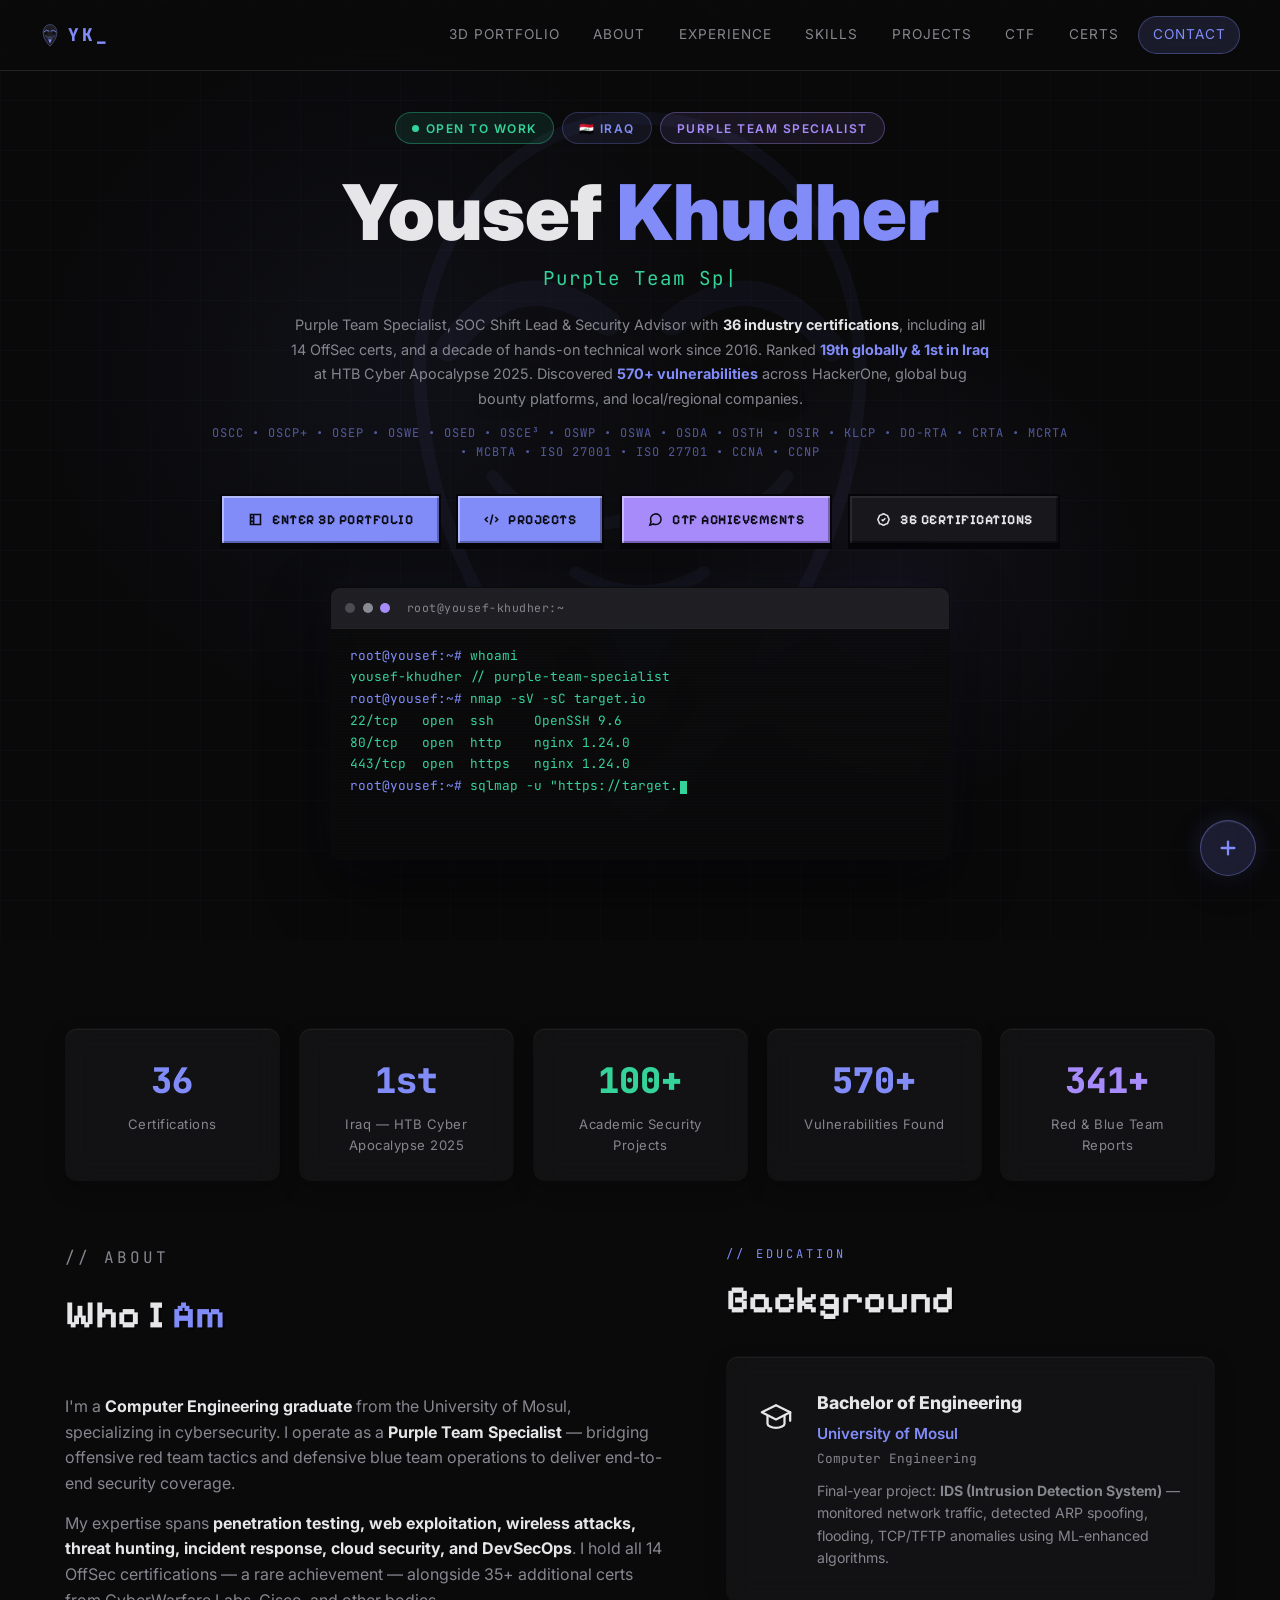
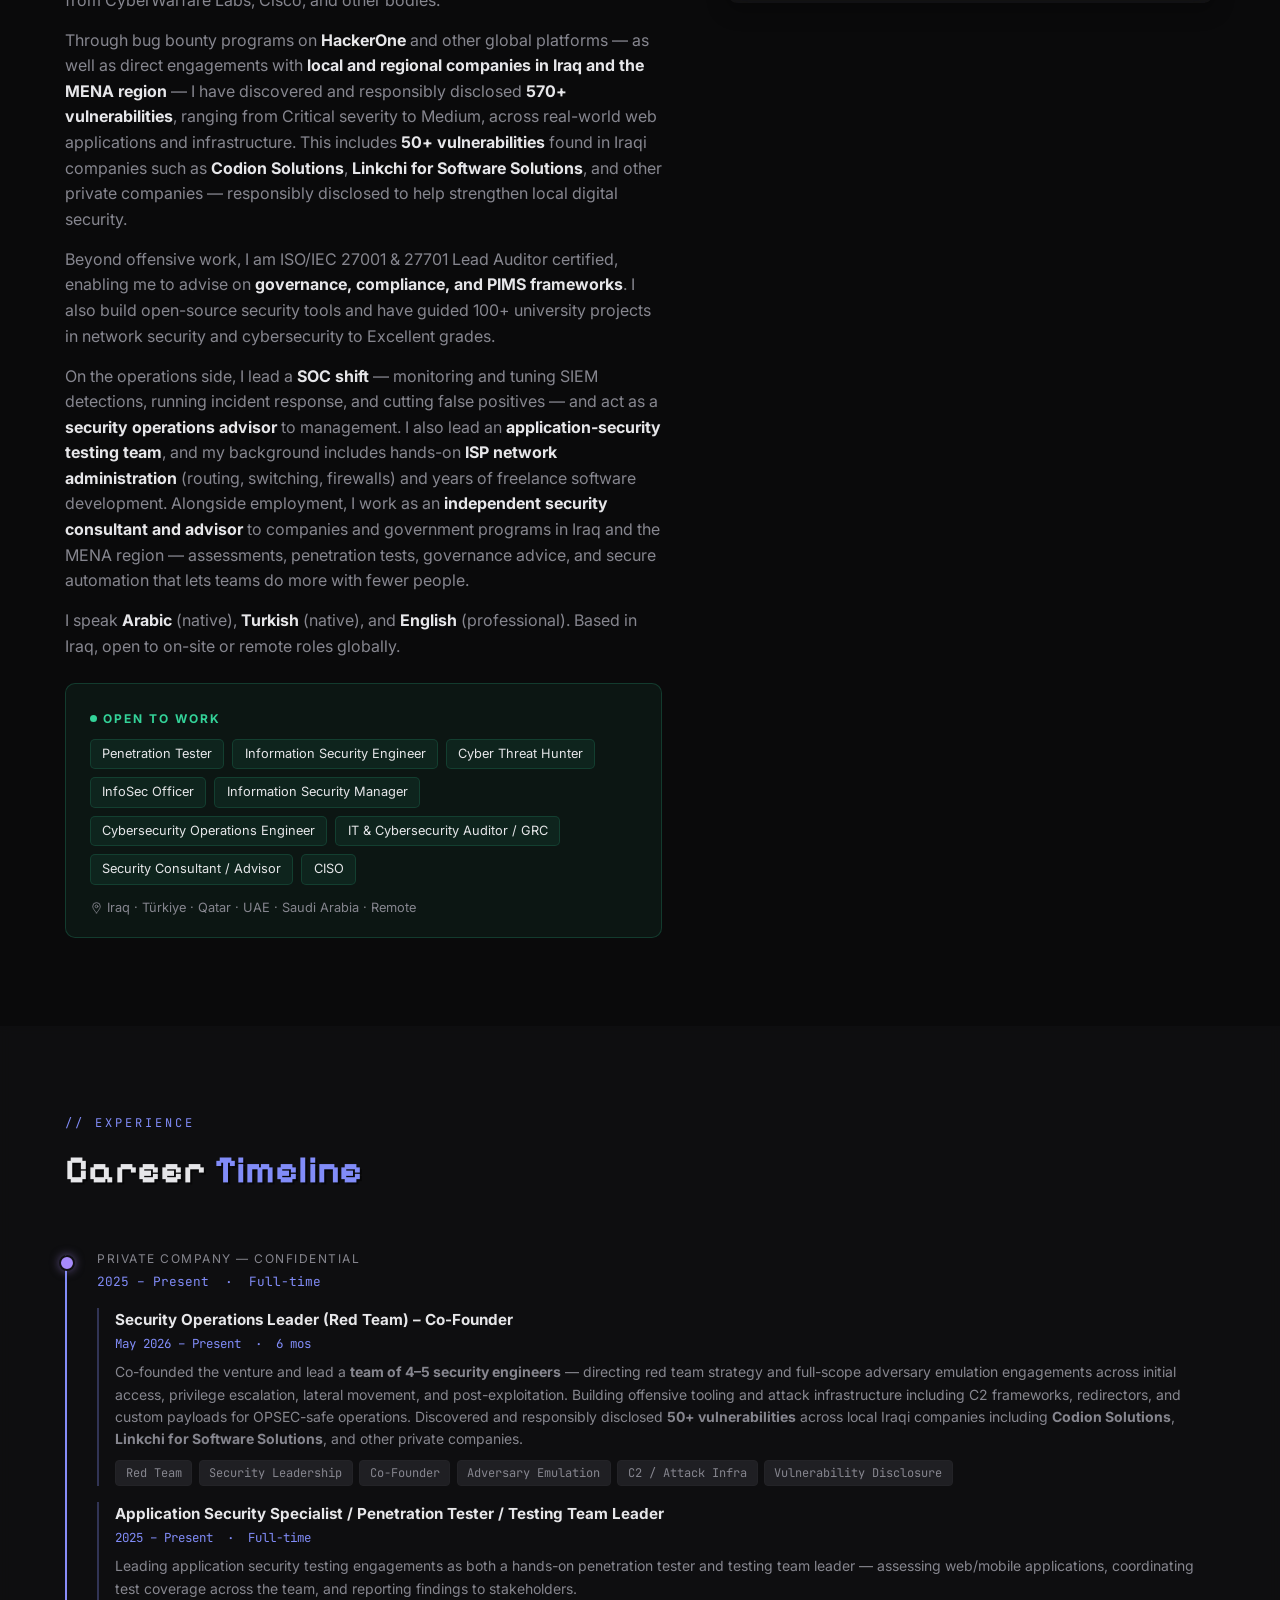
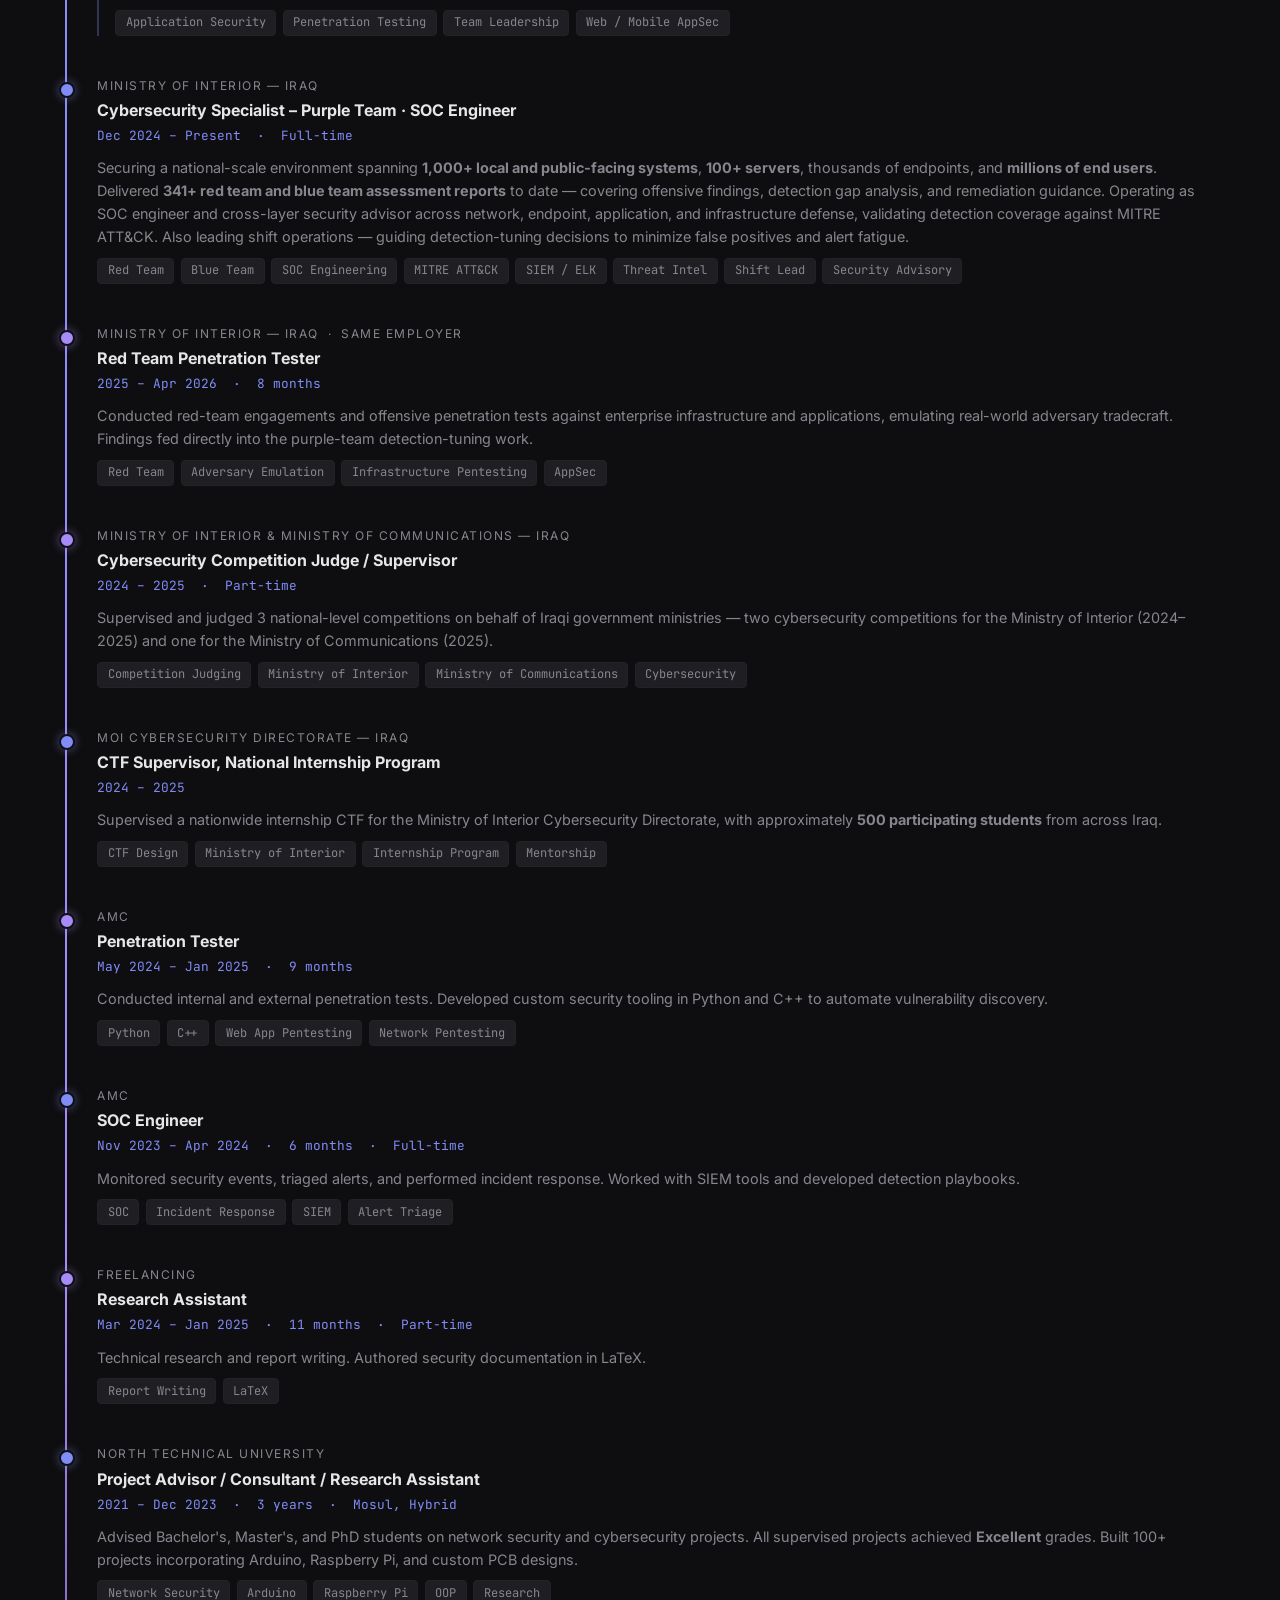
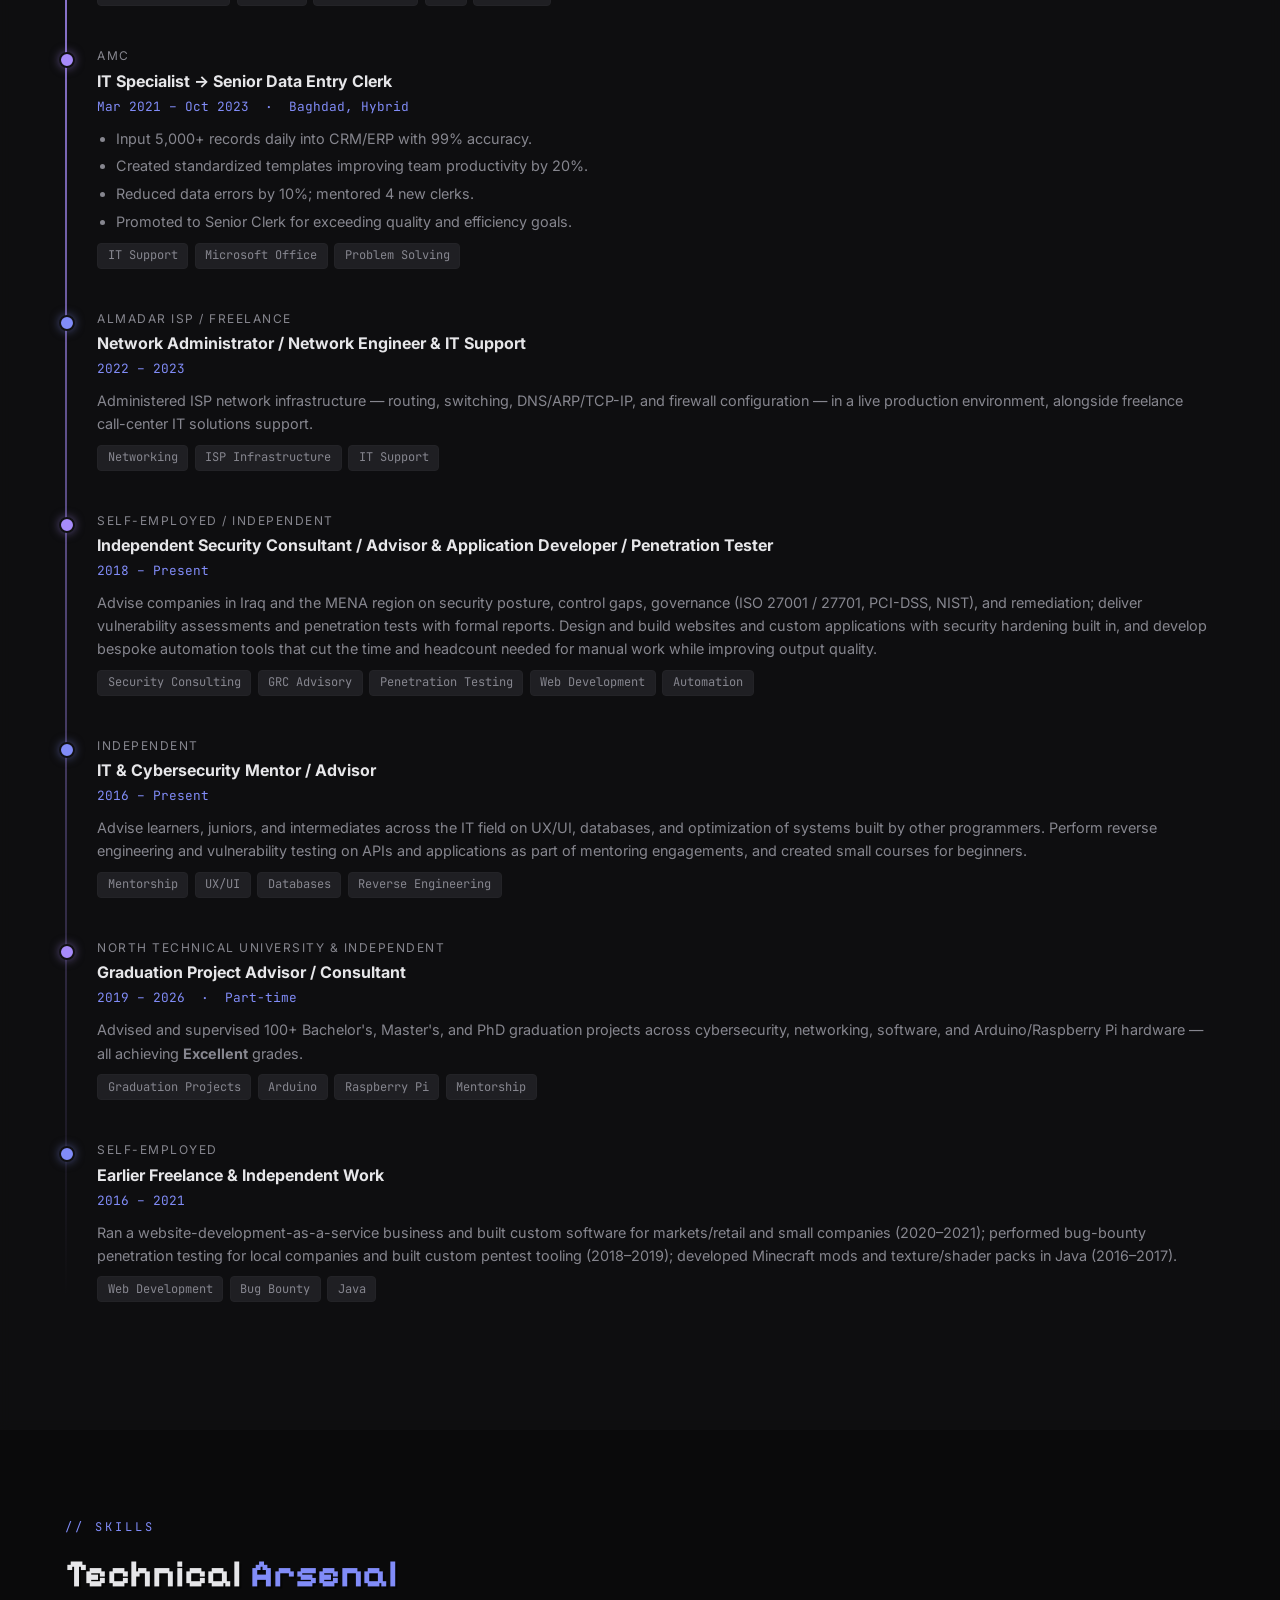
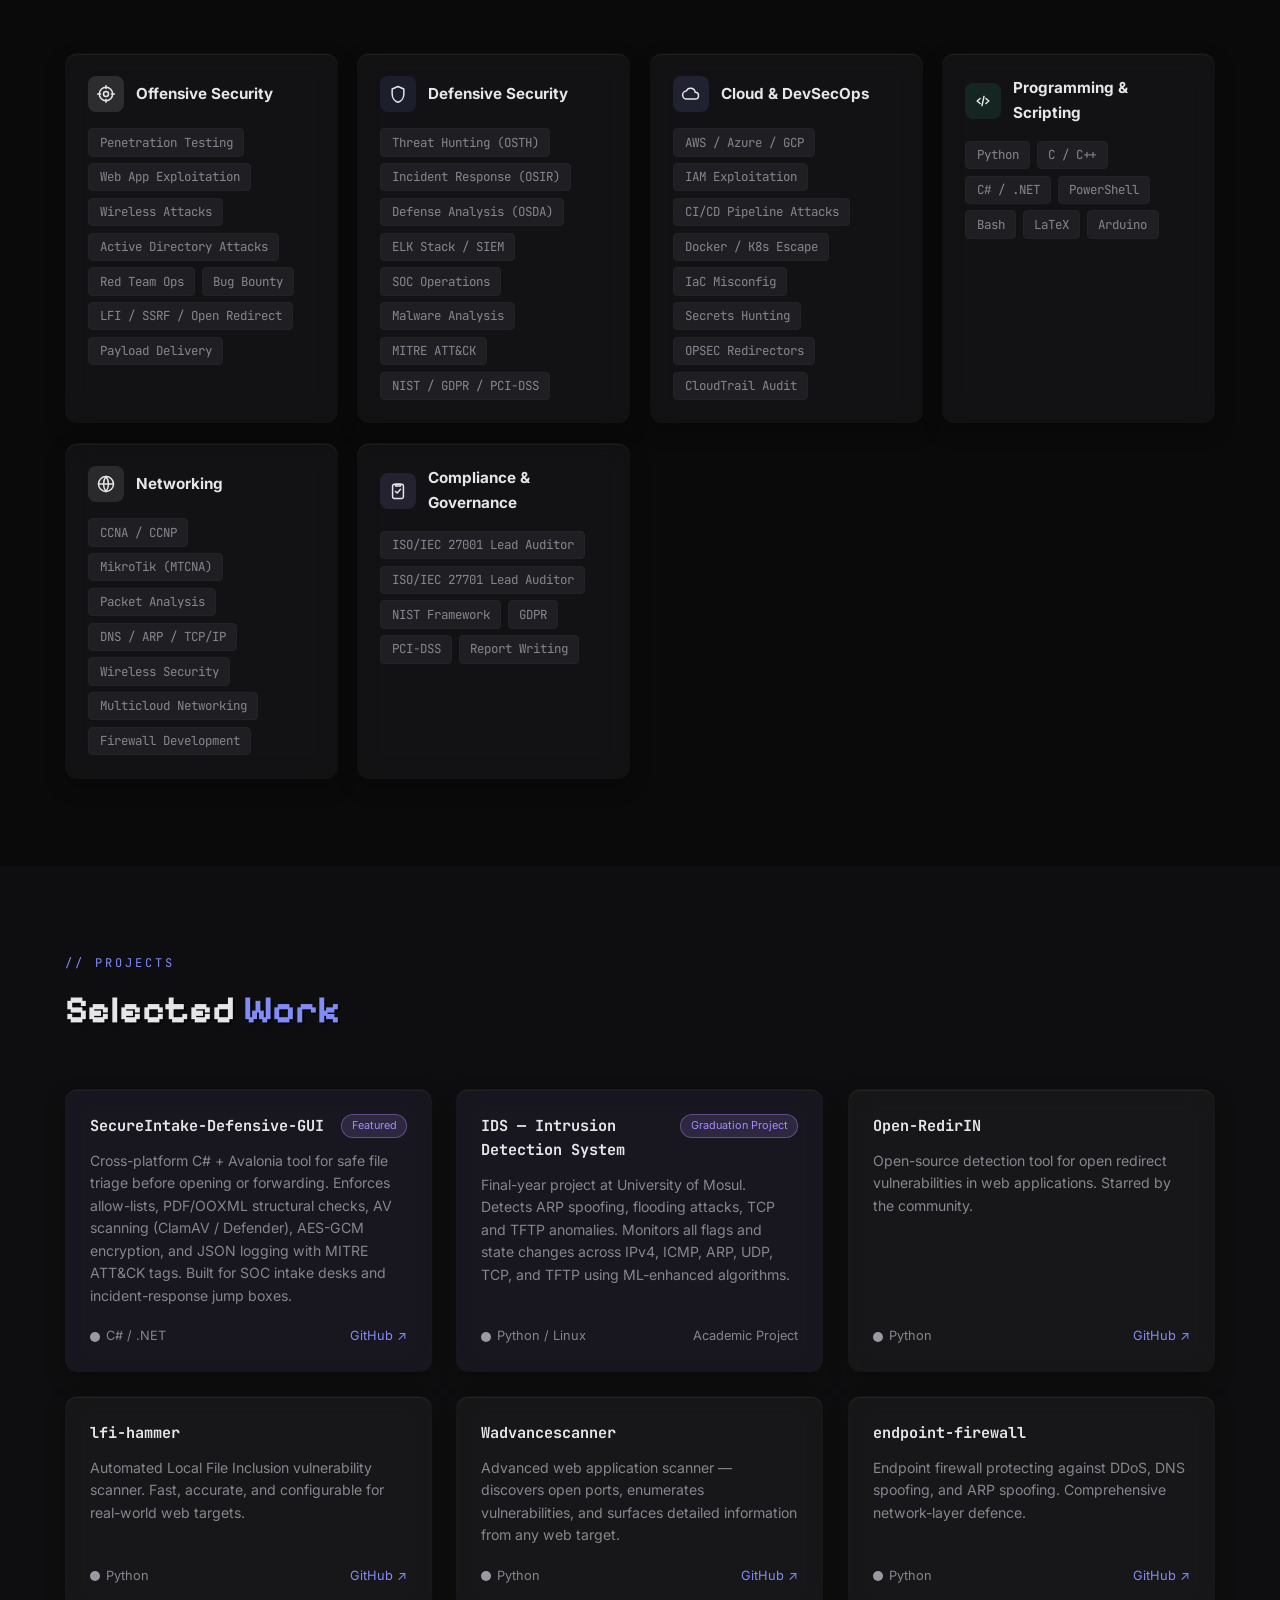
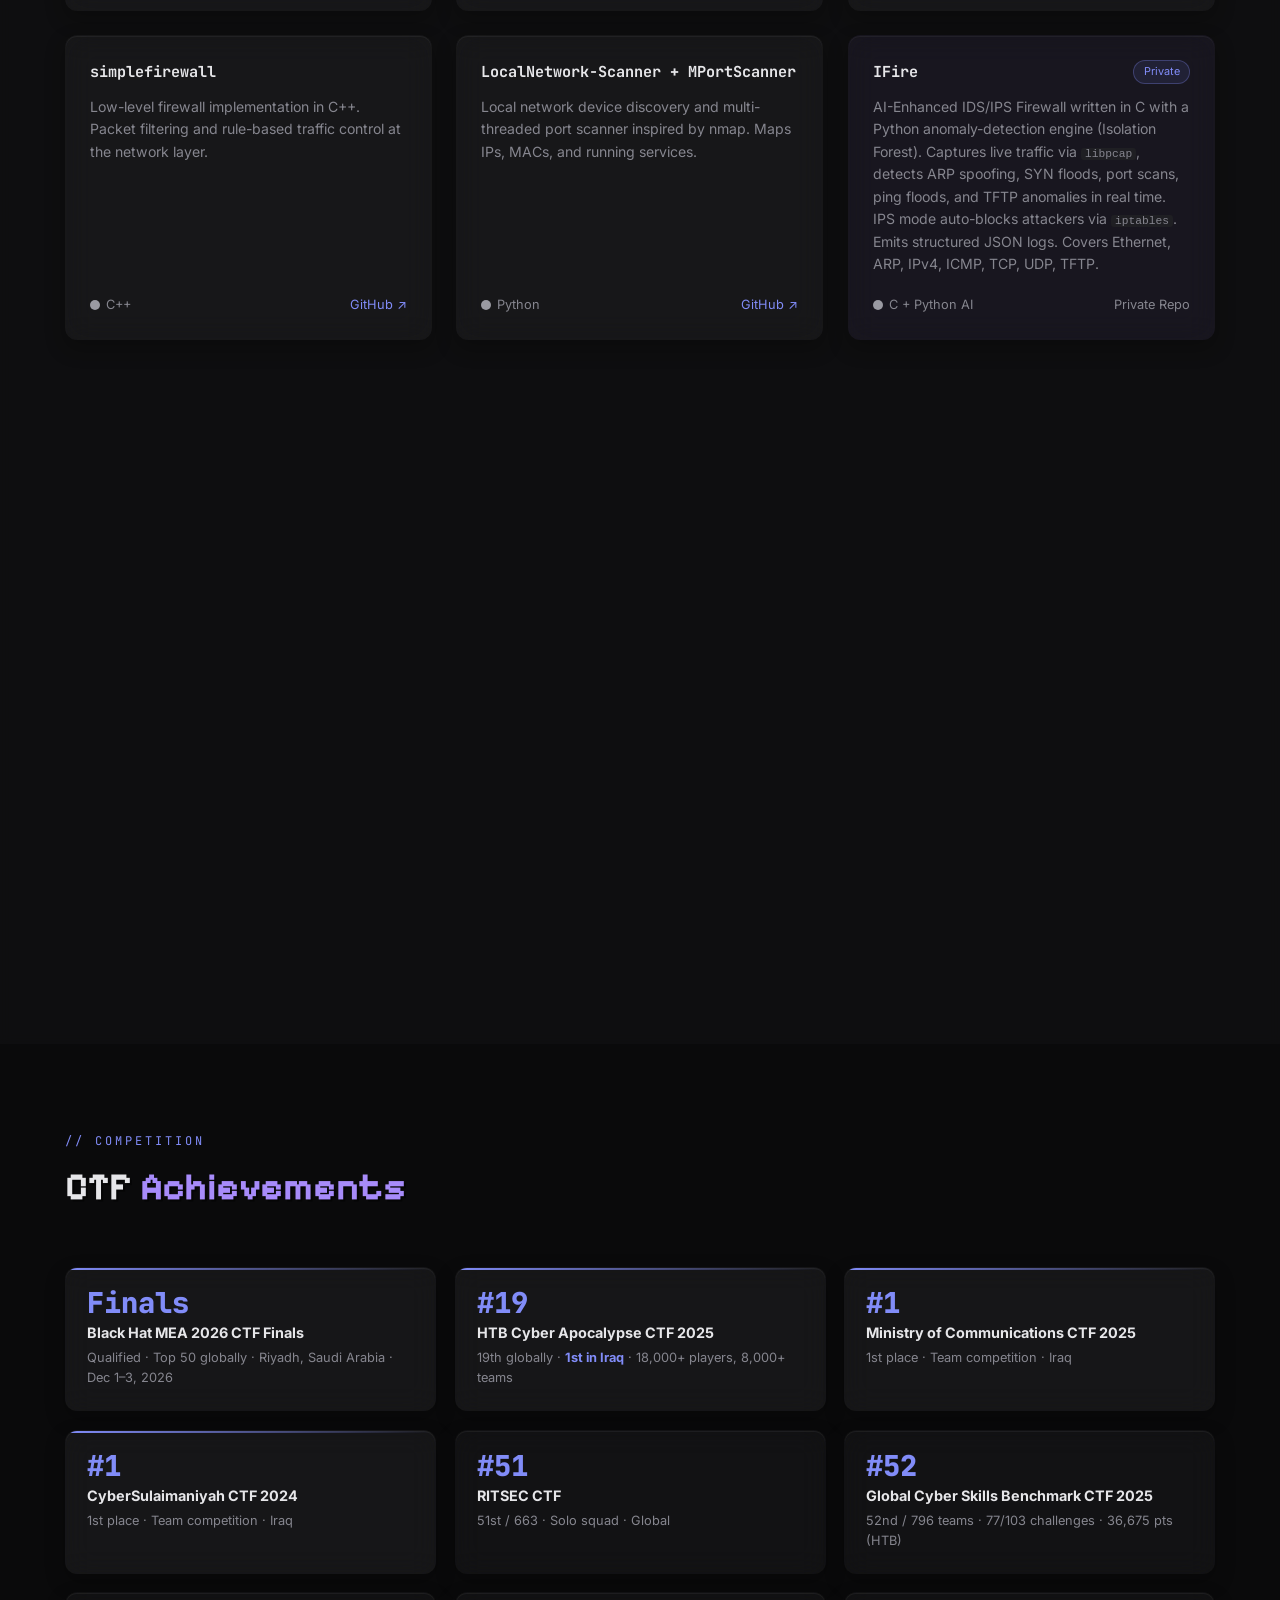
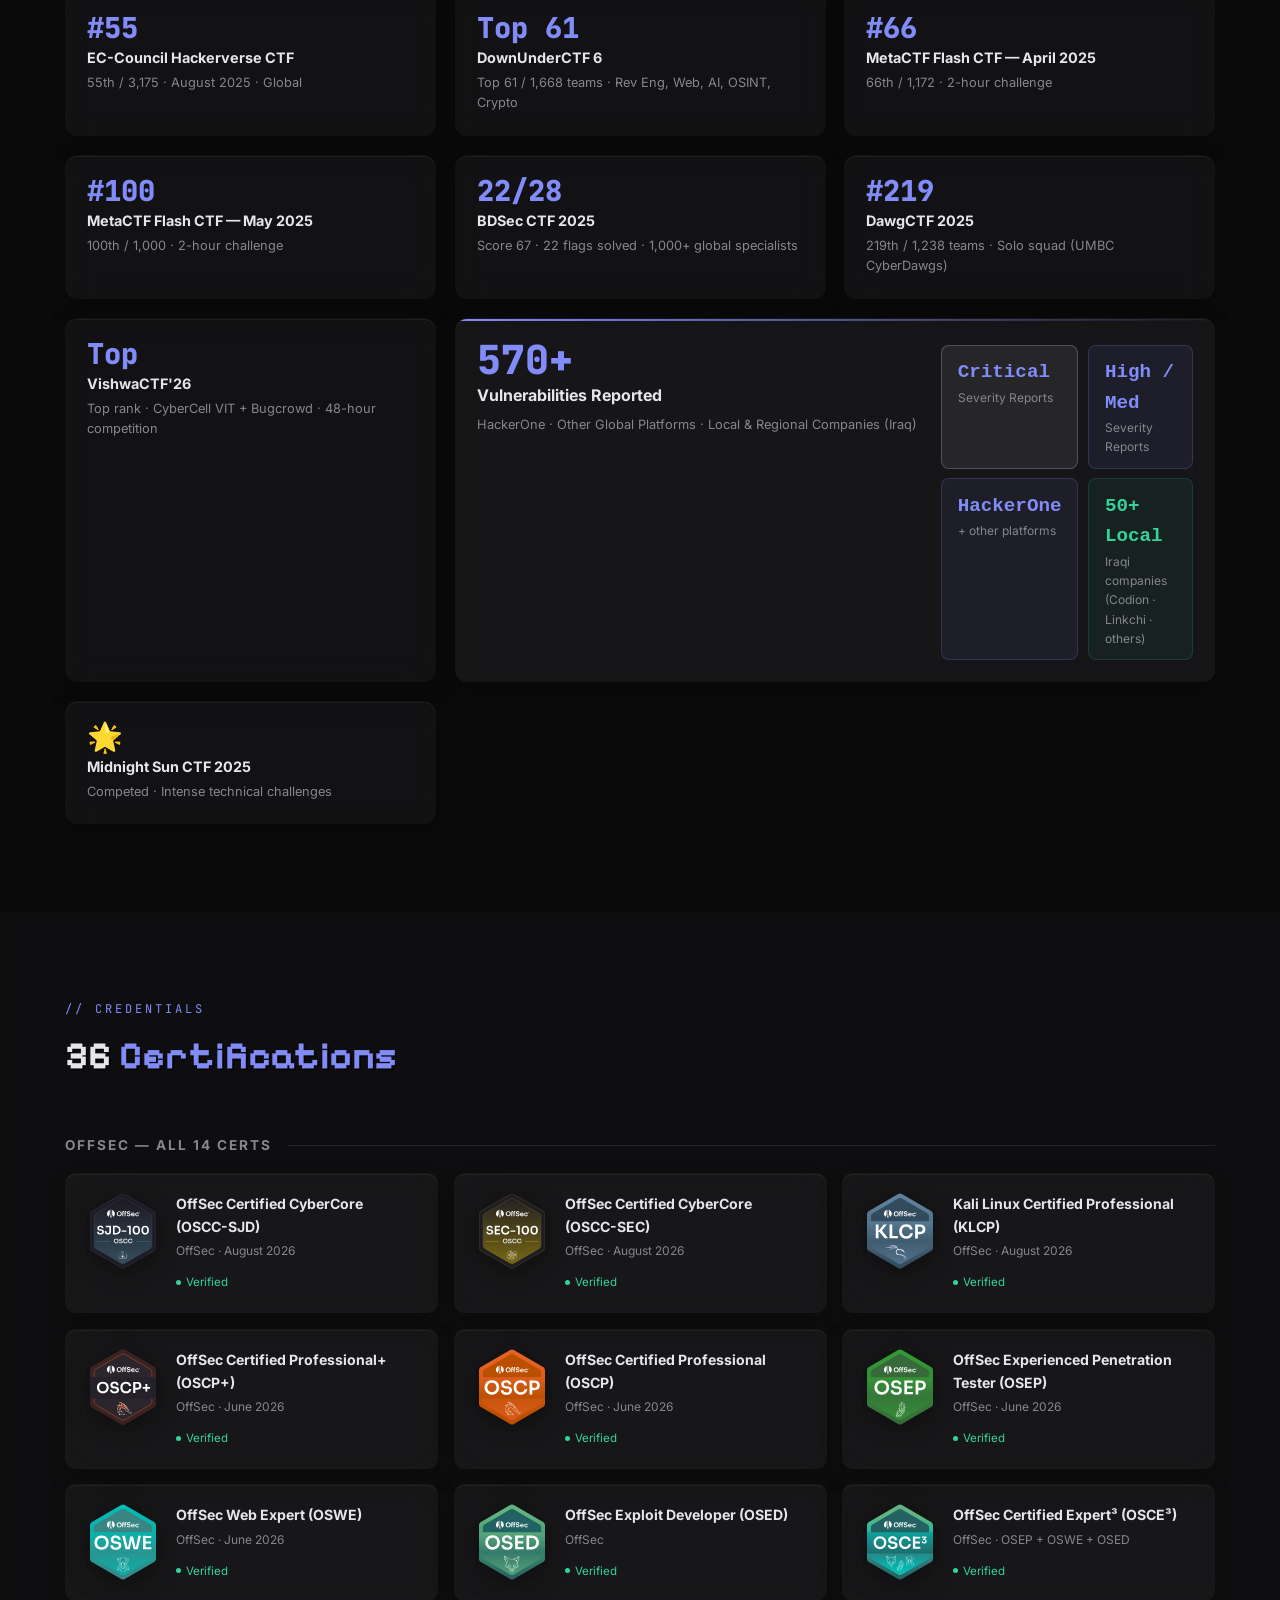
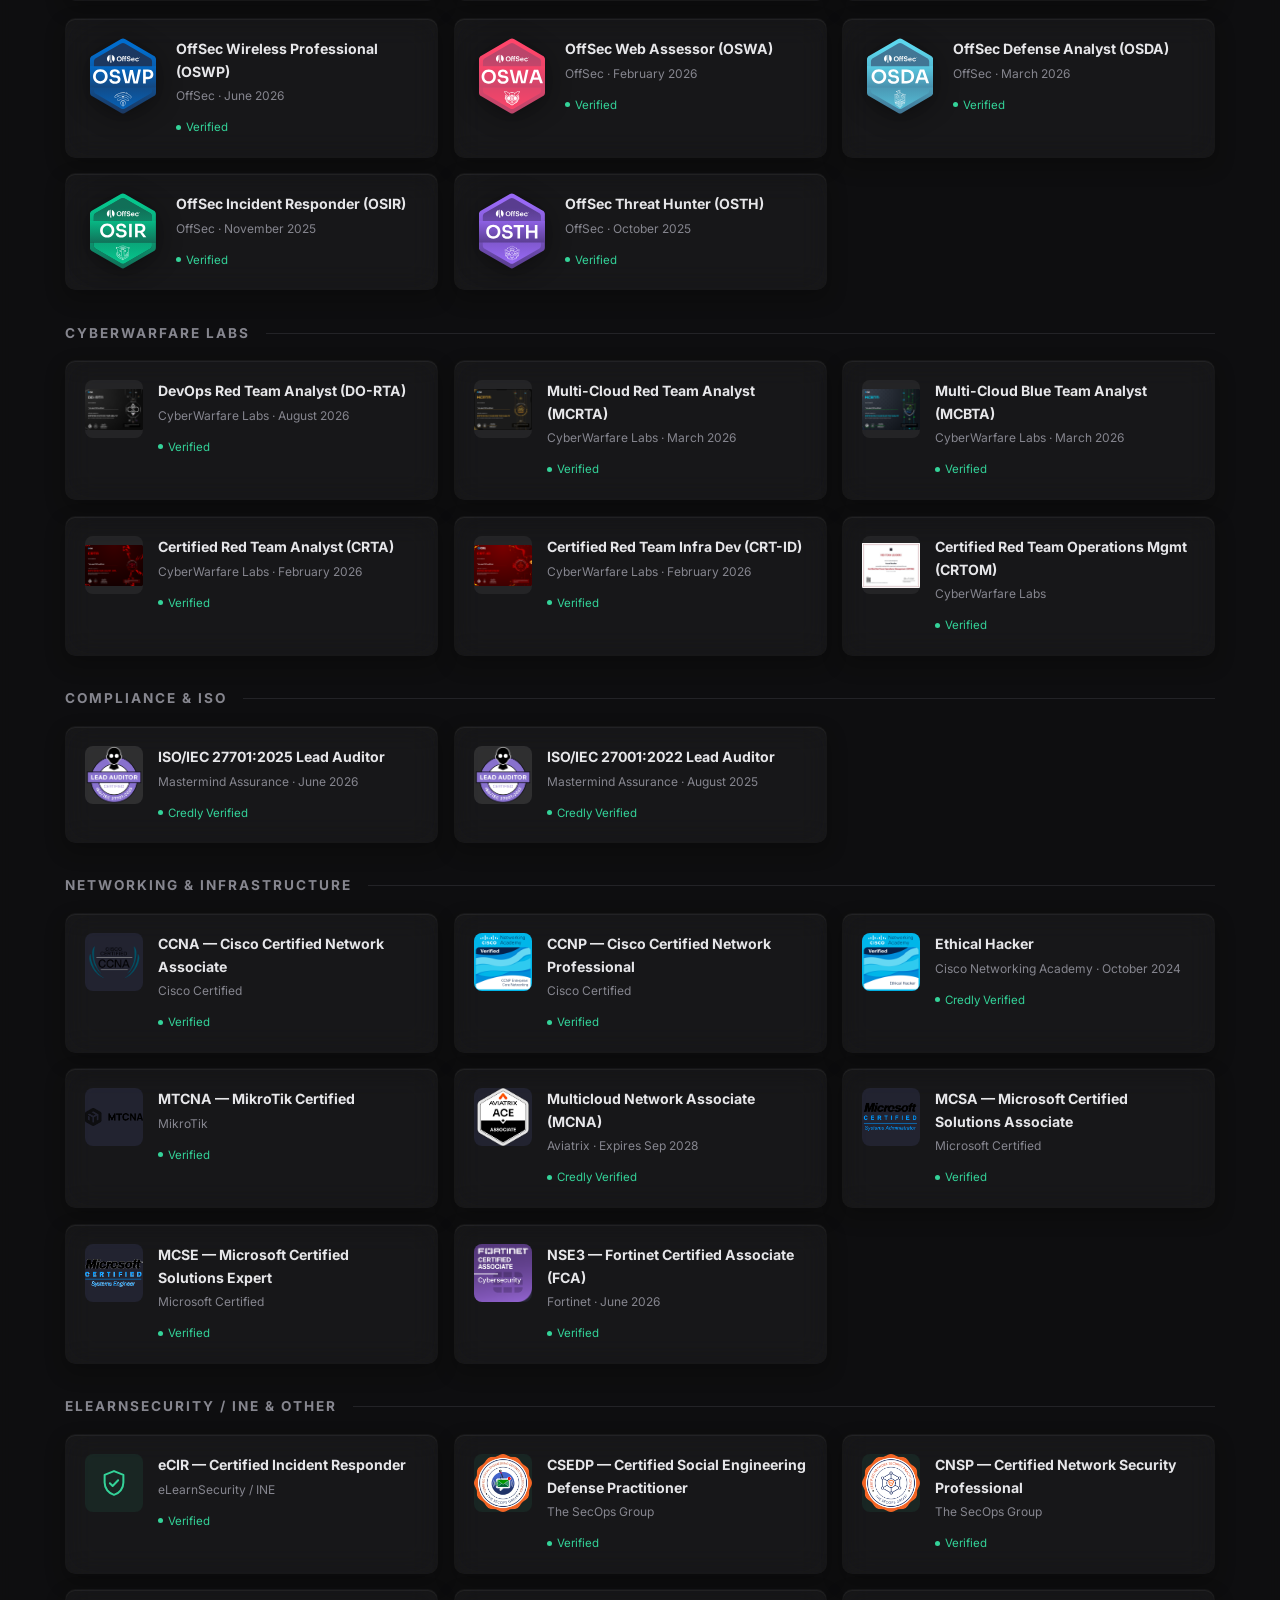
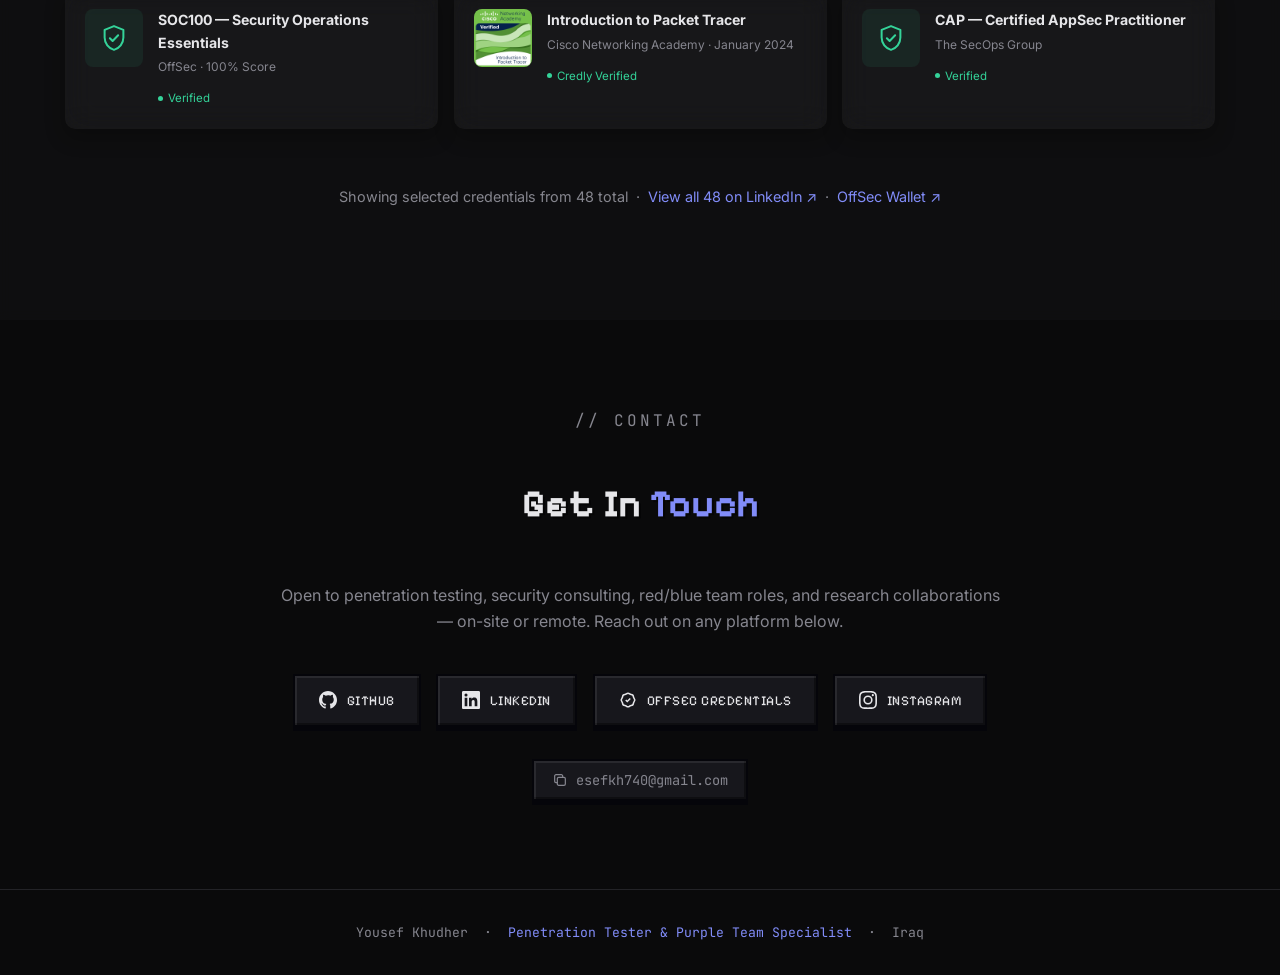
==== commit 8d95bed0: "Merge remote career history with updated metrics Remote added earlier career history (Red Team Pente" ====
--- a/index.html
+++ b/index.html
@@ -689,8 +689,8 @@
     <p class="hero-sub"><span class="typing"></span></p>
 
     <p class="hero-headline">
-      Penetration Tester &amp; Blue Team Specialist with <strong style="color:var(--text)">36 industry certifications</strong>,
-      including all 14 OffSec certs. Ranked <strong style="color:#818cf8">19th globally &amp; 1st in Iraq</strong>
+      Purple Team Specialist, SOC Shift Lead &amp; Security Advisor with <strong style="color:var(--text)">36 industry certifications</strong>,
+      including all 14 OffSec certs, and a decade of hands-on technical work since 2016. Ranked <strong style="color:#818cf8">19th globally &amp; 1st in Iraq</strong>
       at HTB Cyber Apocalypse 2025. Discovered <strong style="color:var(--orange)">570+ vulnerabilities</strong>
       across HackerOne, global bug bounty platforms, and local/regional companies.
     </p>
@@ -787,7 +787,18 @@
           in network security and cybersecurity to Excellent grades.
         </p>
         <p>
-          I speak <strong>Arabic</strong> (native) and <strong>English</strong> (professional).
+          On the operations side, I lead a <strong>SOC shift</strong> — monitoring and tuning SIEM detections,
+          running incident response, and cutting false positives — and act as a
+          <strong>security operations advisor</strong> to management. I also lead an
+          <strong>application-security testing team</strong>, and my background includes hands-on
+          <strong>ISP network administration</strong> (routing, switching, firewalls) and years of
+          freelance software development. Alongside employment, I work as an
+          <strong>independent security consultant and advisor</strong> to companies and government
+          programs in Iraq and the MENA region — assessments, penetration tests, governance advice,
+          and secure automation that lets teams do more with fewer people.
+        </p>
+        <p>
+          I speak <strong>Arabic</strong> (native), <strong>Turkish</strong> (native), and <strong>English</strong> (professional).
           Based in Iraq, open to on-site or remote roles globally.
         </p>
 
@@ -798,6 +809,10 @@
             <span class="otw-role">Information Security Engineer</span>
             <span class="otw-role">Cyber Threat Hunter</span>
             <span class="otw-role">InfoSec Officer</span>
+            <span class="otw-role">Information Security Manager</span>
+            <span class="otw-role">Cybersecurity Operations Engineer</span>
+            <span class="otw-role">IT &amp; Cybersecurity Auditor / GRC</span>
+            <span class="otw-role">Security Consultant / Advisor</span>
             <span class="otw-role">CISO</span>
           </div>
           <div class="locations"><svg width="13" height="13" style="vertical-align:-2px;margin-right:0.25rem"><use href="#iconPin"></use></svg>Iraq &middot; Türkiye &middot; Qatar &middot; UAE &middot; Saudi Arabia &middot; Remote</div>
@@ -884,12 +899,29 @@
           Delivered <strong>341+ red team and blue team assessment reports</strong> to date — covering offensive
           findings, detection gap analysis, and remediation guidance. Operating as SOC engineer and cross-layer
           security advisor across network, endpoint, application, and infrastructure defense, validating detection
-          coverage against MITRE ATT&amp;CK.
+          coverage against MITRE ATT&amp;CK. Also leading shift operations — guiding detection-tuning decisions
+          to minimize false positives and alert fatigue.
         </div>
         <div class="tl-tags">
           <span class="tl-tag">Red Team</span><span class="tl-tag">Blue Team</span>
           <span class="tl-tag">SOC Engineering</span><span class="tl-tag">MITRE ATT&CK</span>
           <span class="tl-tag">SIEM / ELK</span><span class="tl-tag">Threat Intel</span>
+          <span class="tl-tag">Shift Lead</span><span class="tl-tag">Security Advisory</span>
+        </div>
+      </div>
+
+      <div class="tl-item purple-dot reveal">
+        <div class="tl-company">Ministry of Interior — Iraq &nbsp;·&nbsp; Same Employer</div>
+        <div class="tl-role">Red Team Penetration Tester</div>
+        <div class="tl-date">2025 – Apr 2026 &nbsp;·&nbsp; 8 months</div>
+        <div class="tl-desc">
+          Conducted red-team engagements and offensive penetration tests against enterprise
+          infrastructure and applications, emulating real-world adversary tradecraft. Findings
+          fed directly into the purple-team detection-tuning work.
+        </div>
+        <div class="tl-tags">
+          <span class="tl-tag">Red Team</span><span class="tl-tag">Adversary Emulation</span>
+          <span class="tl-tag">Infrastructure Pentesting</span><span class="tl-tag">AppSec</span>
         </div>
       </div>
 
@@ -991,6 +1023,86 @@
         </div>
       </div>
 
+      <div class="tl-item reveal">
+        <div class="tl-company">Almadar ISP / Freelance</div>
+        <div class="tl-role">Network Administrator / Network Engineer &amp; IT Support</div>
+        <div class="tl-date">2022 – 2023</div>
+        <div class="tl-desc">
+          Administered ISP network infrastructure — routing, switching, DNS/ARP/TCP-IP, and
+          firewall configuration — in a live production environment, alongside freelance
+          call-center IT solutions support.
+        </div>
+        <div class="tl-tags">
+          <span class="tl-tag">Networking</span><span class="tl-tag">ISP Infrastructure</span>
+          <span class="tl-tag">IT Support</span>
+        </div>
+      </div>
+
+      <div class="tl-item purple-dot reveal">
+        <div class="tl-company">Self-employed / Independent</div>
+        <div class="tl-role">Independent Security Consultant / Advisor &amp; Application Developer / Penetration Tester</div>
+        <div class="tl-date">2018 – Present</div>
+        <div class="tl-desc">
+          Advise companies in Iraq and the MENA region on security posture, control gaps, governance
+          (ISO 27001 / 27701, PCI-DSS, NIST), and remediation; deliver vulnerability assessments and
+          penetration tests with formal reports. Design and build websites and custom applications
+          with security hardening built in, and develop bespoke automation tools that cut the time
+          and headcount needed for manual work while improving output quality.
+        </div>
+        <div class="tl-tags">
+          <span class="tl-tag">Security Consulting</span><span class="tl-tag">GRC Advisory</span>
+          <span class="tl-tag">Penetration Testing</span><span class="tl-tag">Web Development</span>
+          <span class="tl-tag">Automation</span>
+        </div>
+      </div>
+
+      <div class="tl-item reveal">
+        <div class="tl-company">Independent</div>
+        <div class="tl-role">IT &amp; Cybersecurity Mentor / Advisor</div>
+        <div class="tl-date">2016 – Present</div>
+        <div class="tl-desc">
+          Advise learners, juniors, and intermediates across the IT field on UX/UI, databases, and
+          optimization of systems built by other programmers. Perform reverse engineering and
+          vulnerability testing on APIs and applications as part of mentoring engagements, and
+          created small courses for beginners.
+        </div>
+        <div class="tl-tags">
+          <span class="tl-tag">Mentorship</span><span class="tl-tag">UX/UI</span>
+          <span class="tl-tag">Databases</span><span class="tl-tag">Reverse Engineering</span>
+        </div>
+      </div>
+
+      <div class="tl-item purple-dot reveal">
+        <div class="tl-company">North Technical University &amp; Independent</div>
+        <div class="tl-role">Graduation Project Advisor / Consultant</div>
+        <div class="tl-date">2019 – 2026 &nbsp;·&nbsp; Part-time</div>
+        <div class="tl-desc">
+          Advised and supervised 100+ Bachelor's, Master's, and PhD graduation projects across
+          cybersecurity, networking, software, and Arduino/Raspberry Pi hardware — all achieving
+          <strong>Excellent</strong> grades.
+        </div>
+        <div class="tl-tags">
+          <span class="tl-tag">Graduation Projects</span><span class="tl-tag">Arduino</span>
+          <span class="tl-tag">Raspberry Pi</span><span class="tl-tag">Mentorship</span>
+        </div>
+      </div>
+
+      <div class="tl-item reveal">
+        <div class="tl-company">Self-employed</div>
+        <div class="tl-role">Earlier Freelance &amp; Independent Work</div>
+        <div class="tl-date">2016 – 2021</div>
+        <div class="tl-desc">
+          Ran a website-development-as-a-service business and built custom software for
+          markets/retail and small companies (2020–2021); performed bug-bounty penetration
+          testing for local companies and built custom pentest tooling (2018–2019); developed
+          Minecraft mods and texture/shader packs in Java (2016–2017).
+        </div>
+        <div class="tl-tags">
+          <span class="tl-tag">Web Development</span><span class="tl-tag">Bug Bounty</span>
+          <span class="tl-tag">Java</span>
+        </div>
+      </div>
+
     </div>
   </div>
 </section>
@@ -1318,6 +1430,12 @@
       <h2 class="section-title">CTF <span class="purple">Achievements</span></h2>
     </div>
     <div class="ctf-grid">
+
+      <div class="ctf-card gold reveal">
+        <div class="ctf-rank gold-rank">Finals</div>
+        <div class="ctf-name">Black Hat MEA 2026 CTF Finals</div>
+        <div class="ctf-detail">Qualified &middot; Top 50 globally &middot; Riyadh, Saudi Arabia &middot; Dec 1–3, 2026</div>
+      </div>
 
       <div class="ctf-card gold reveal">
         <div class="ctf-rank gold-rank">#19</div>
@@ -2094,6 +2212,9 @@
     'Purple Team Specialist',
     'Threat Hunter & Incident Responder',
     'Red Team Operator',
+    'SOC Shift Lead & Security Advisor',
+    'ISO 27001 / 27701 Lead Auditor',
+    'Security Consultant',
     'Security Tool Developer',
   ];
   let ti = 0, ci = 0, del = false;
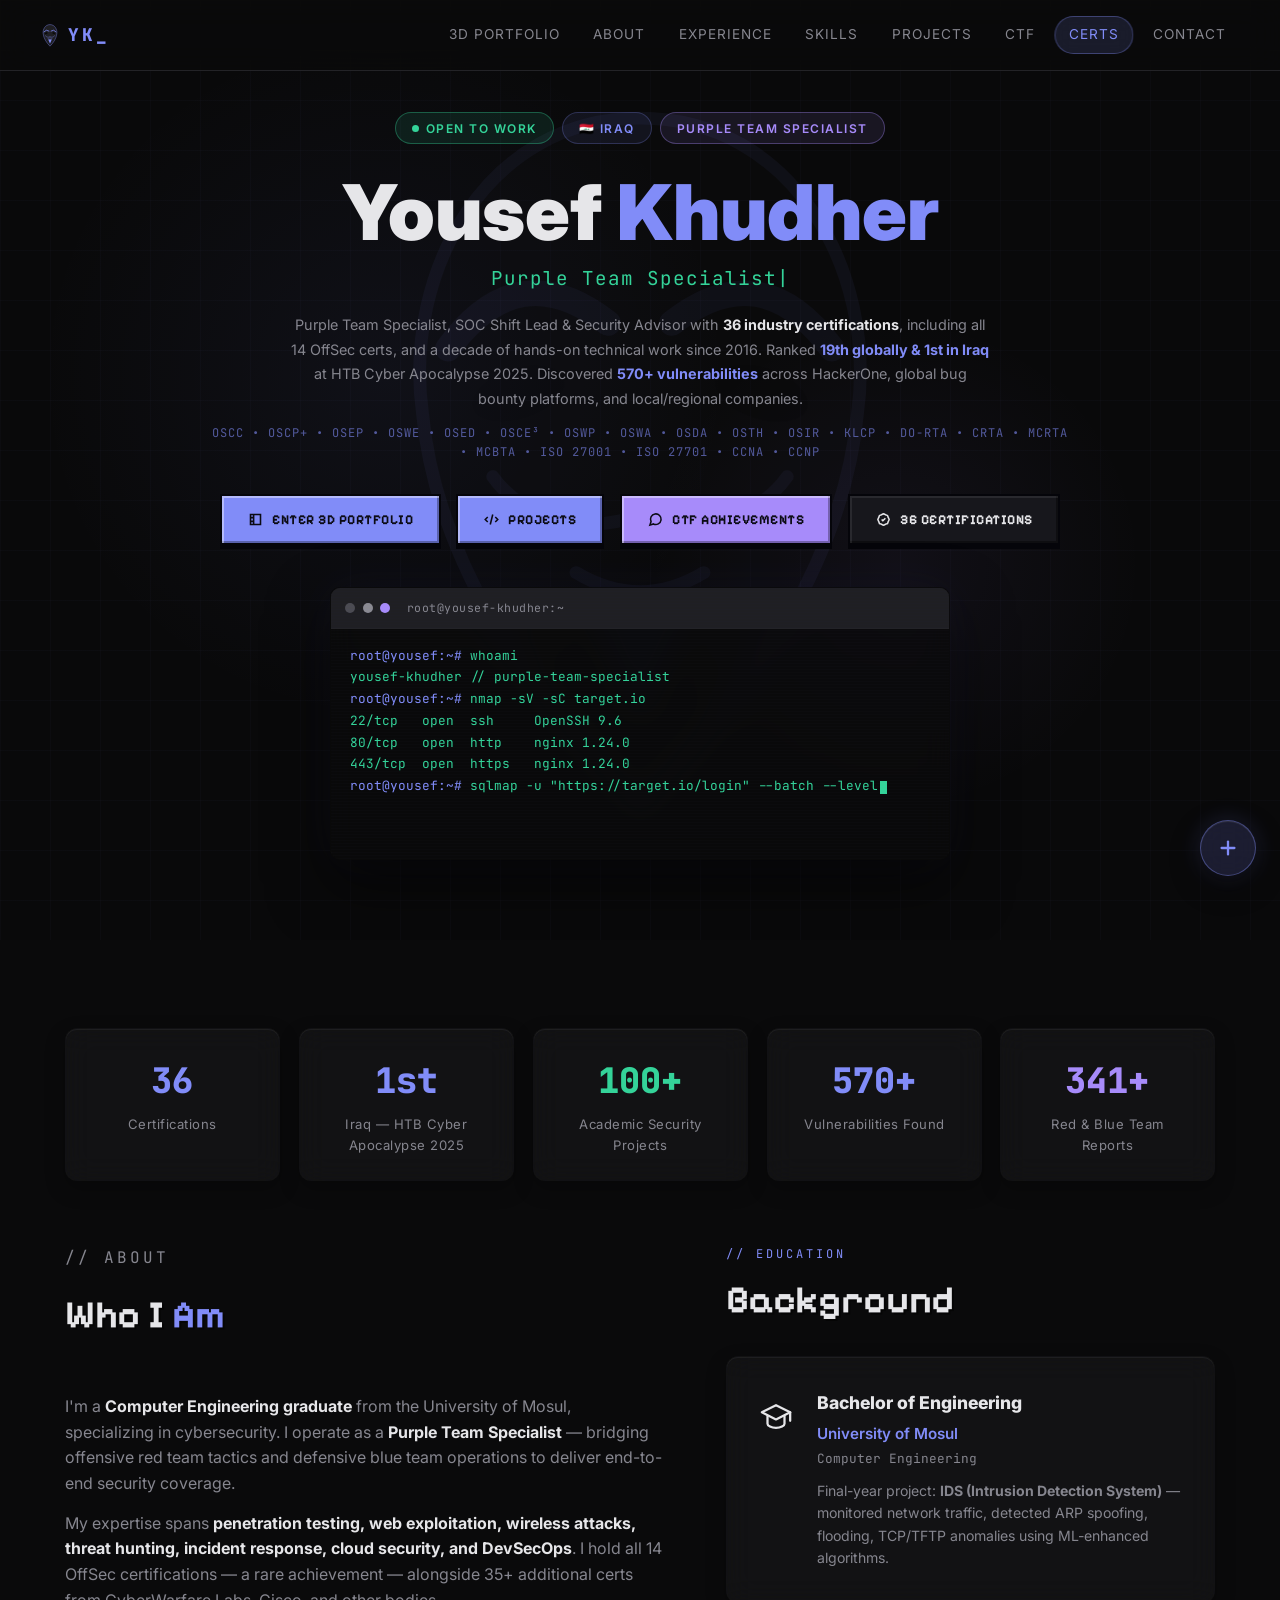
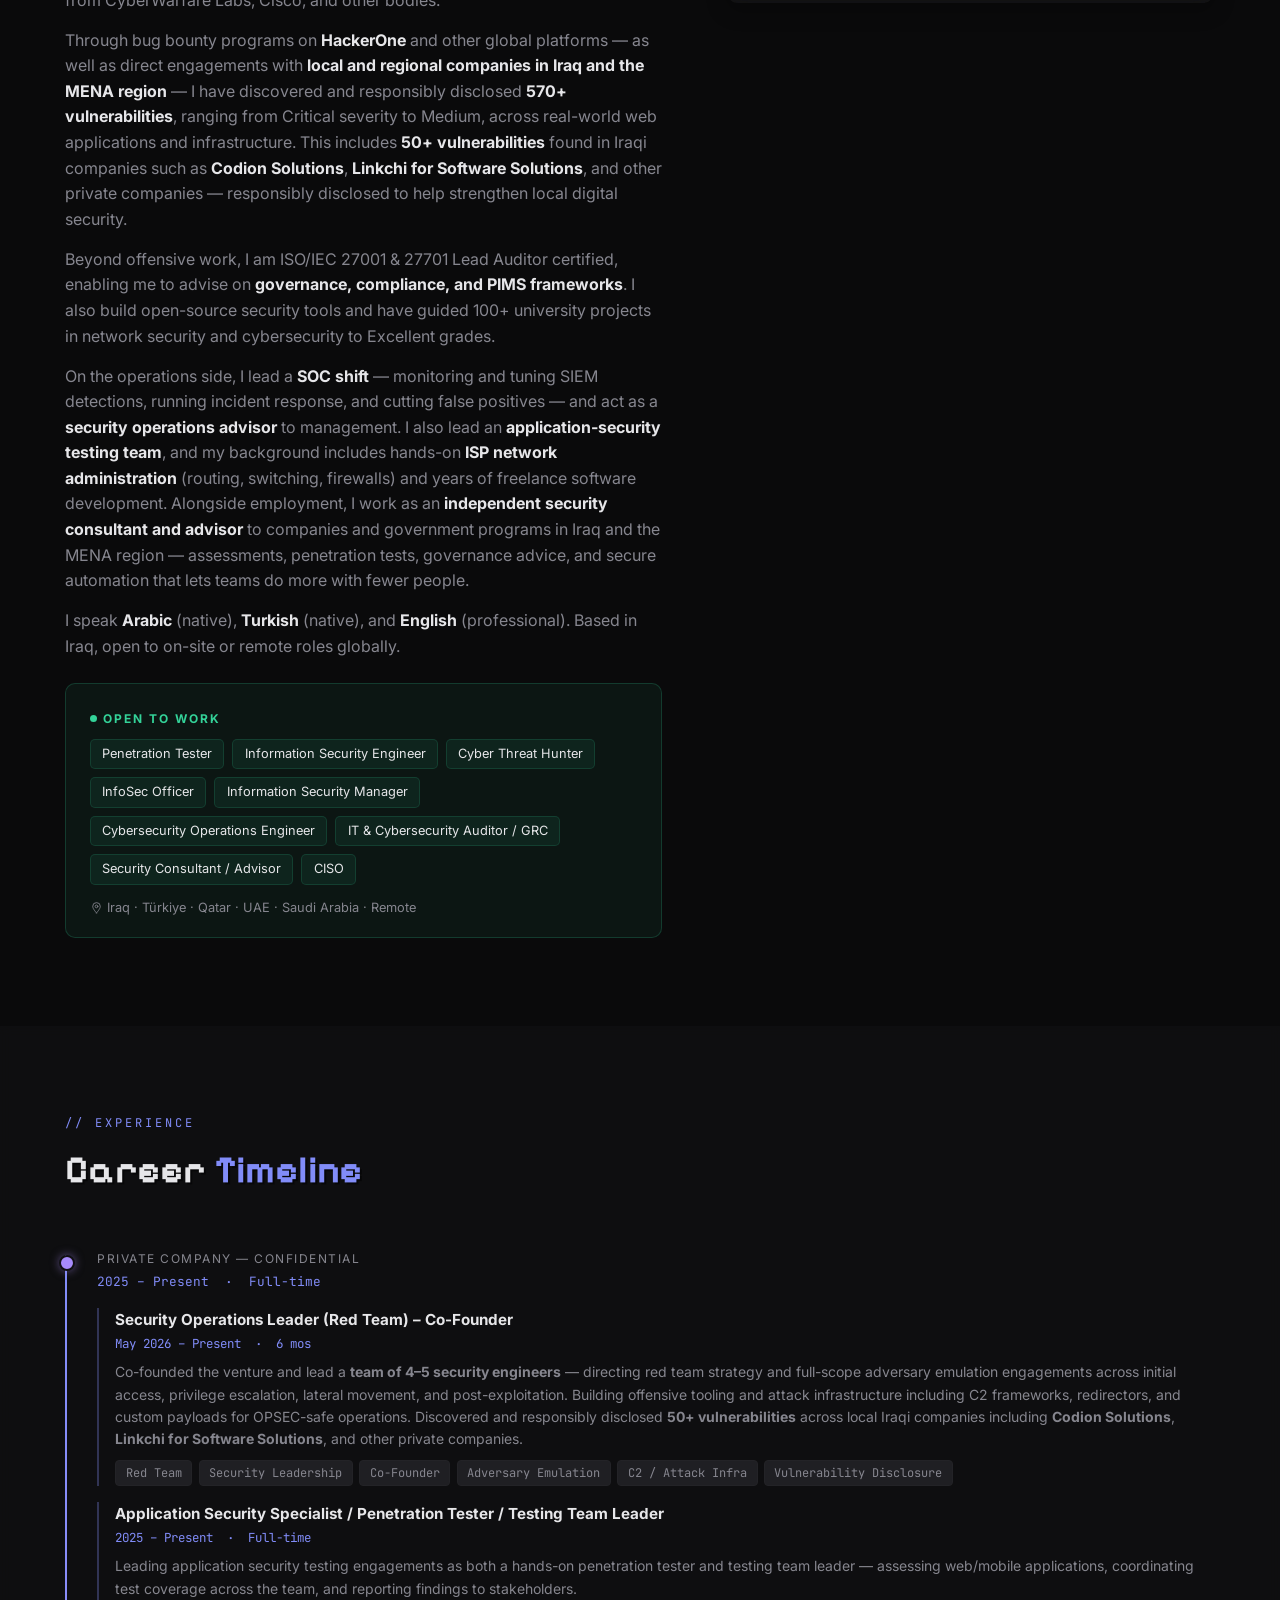
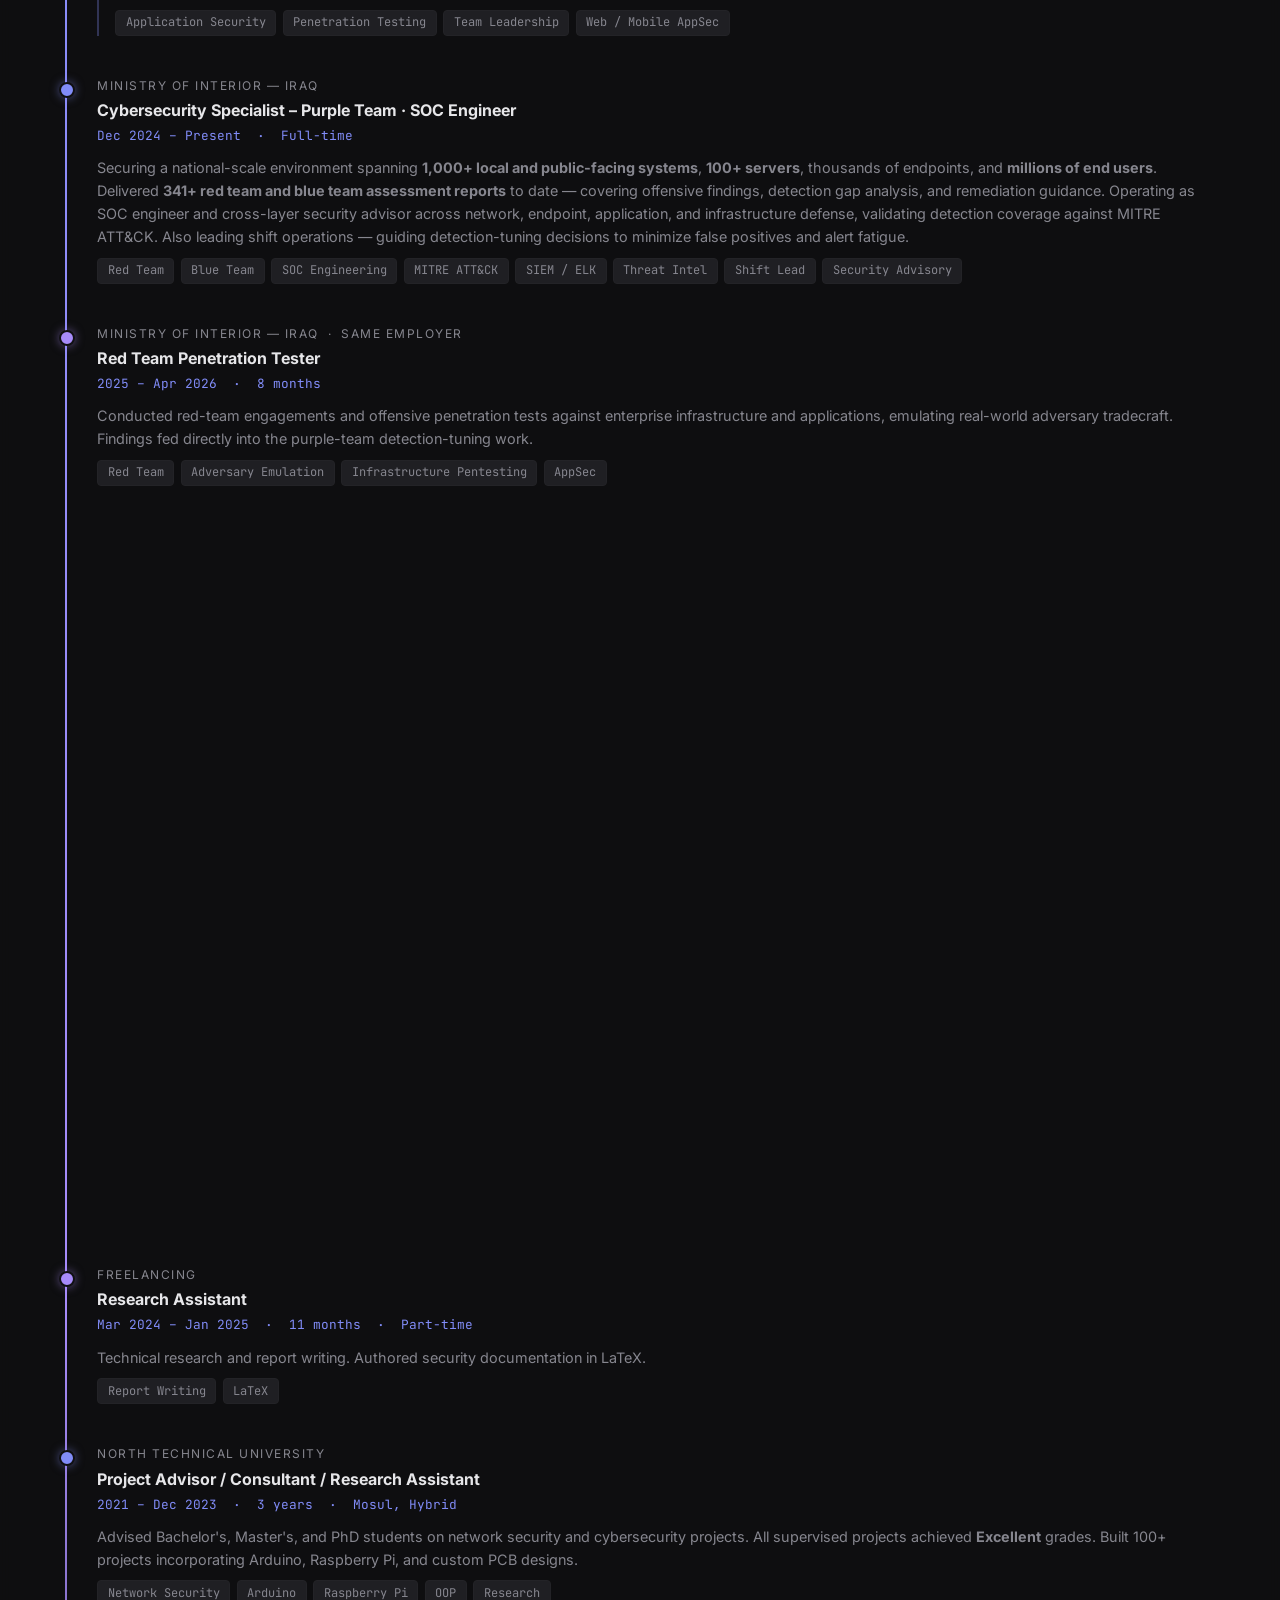
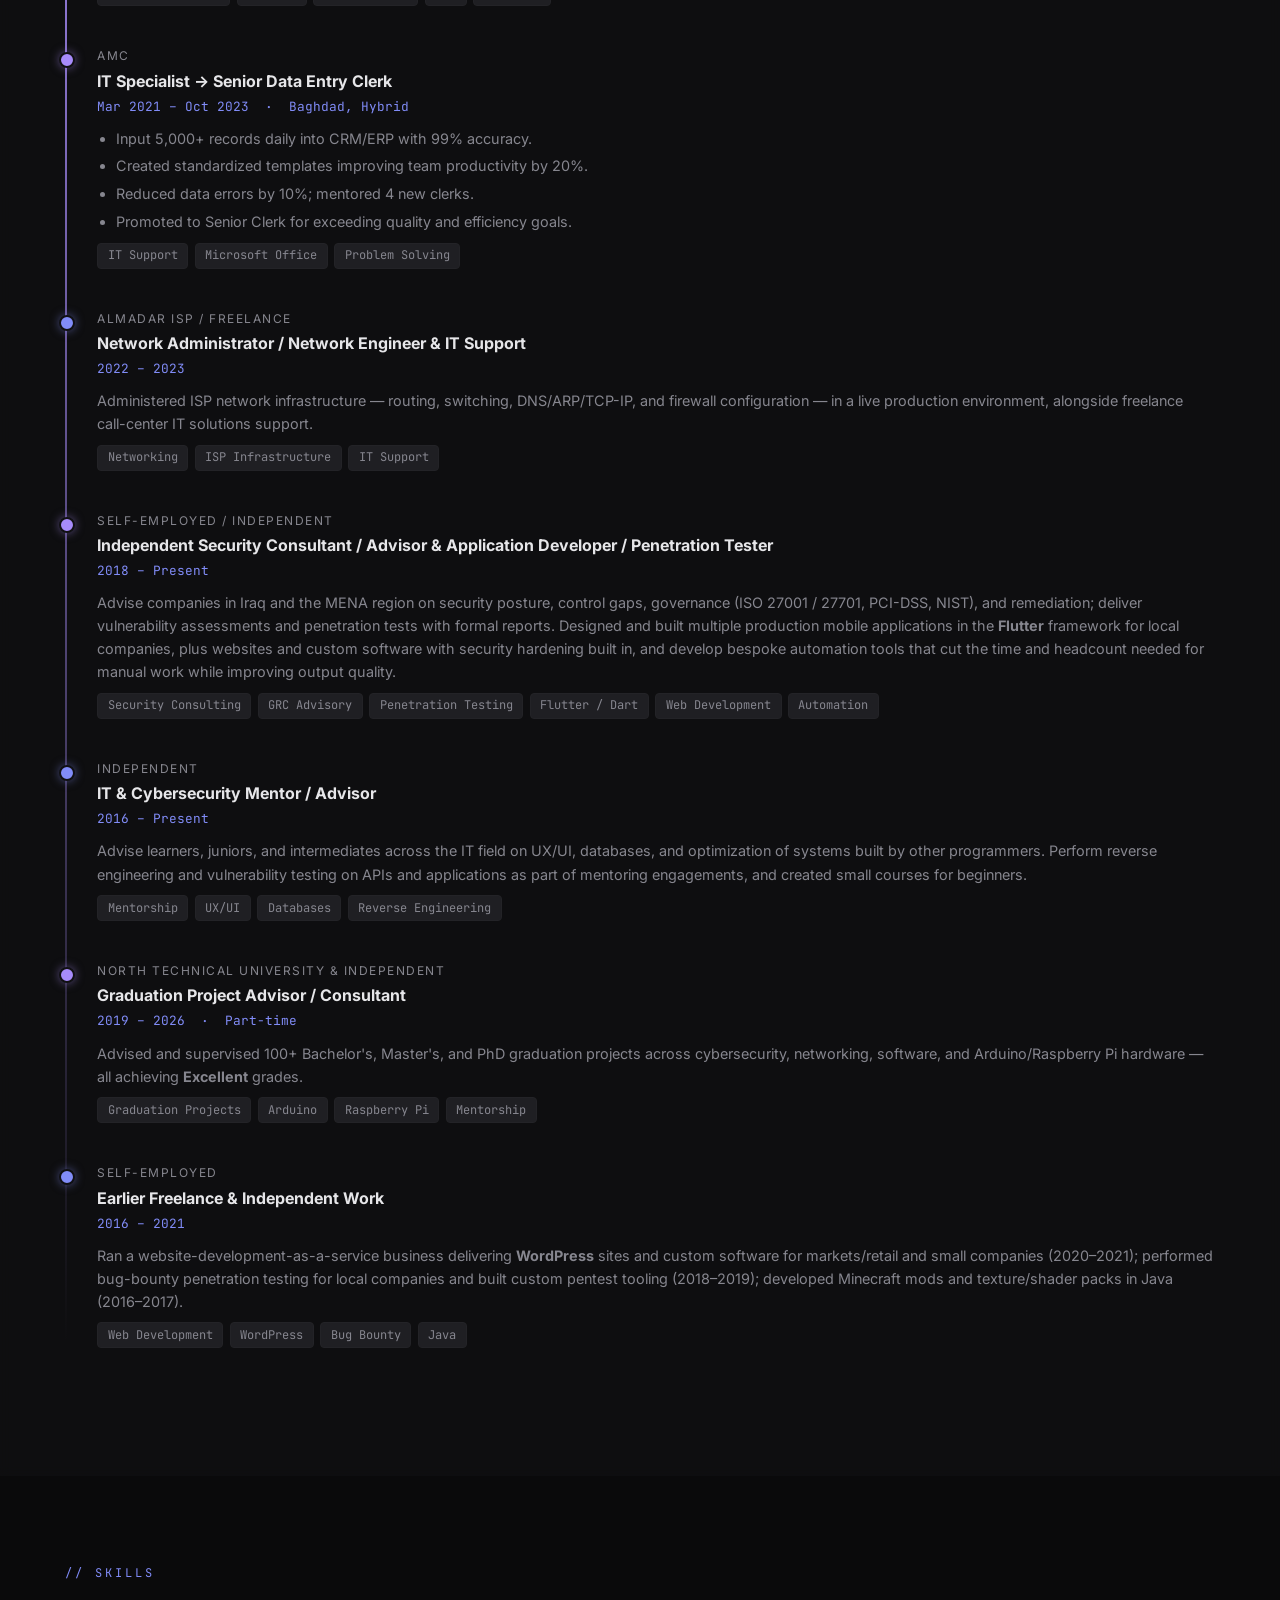
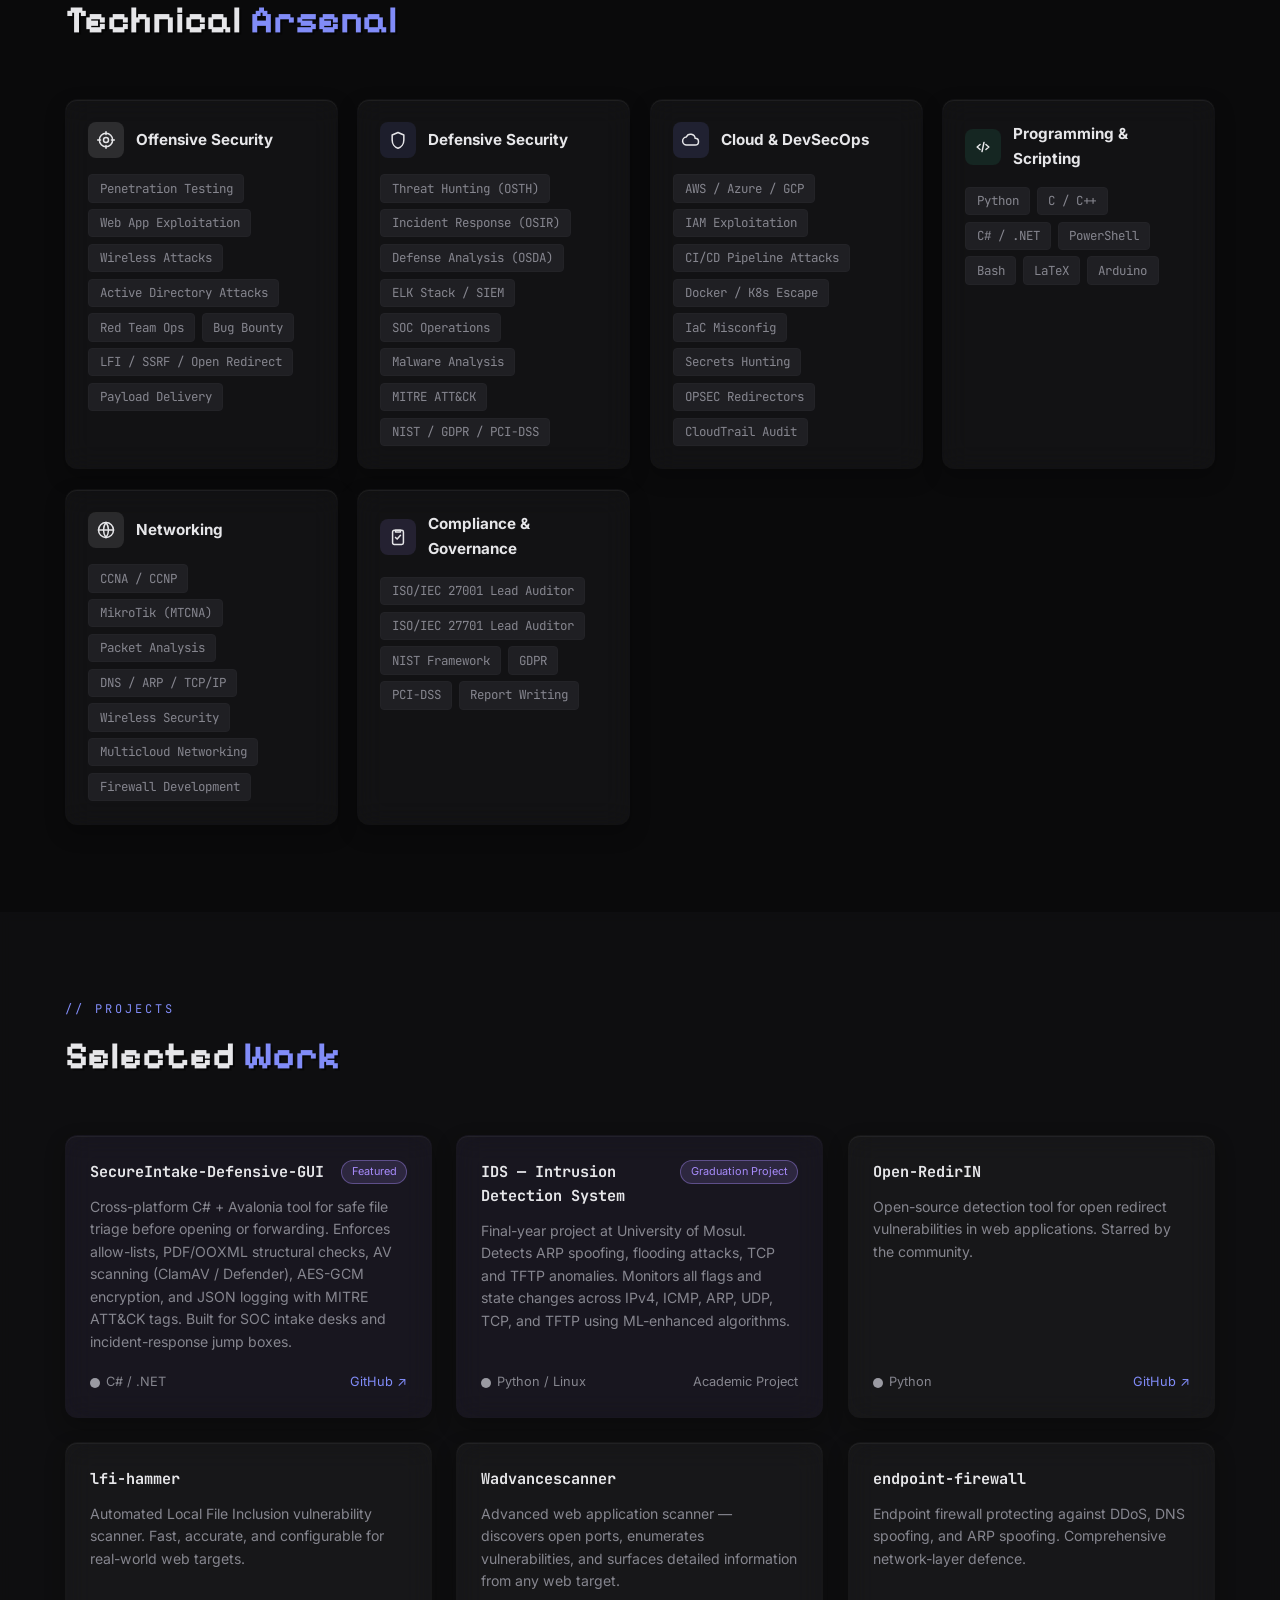
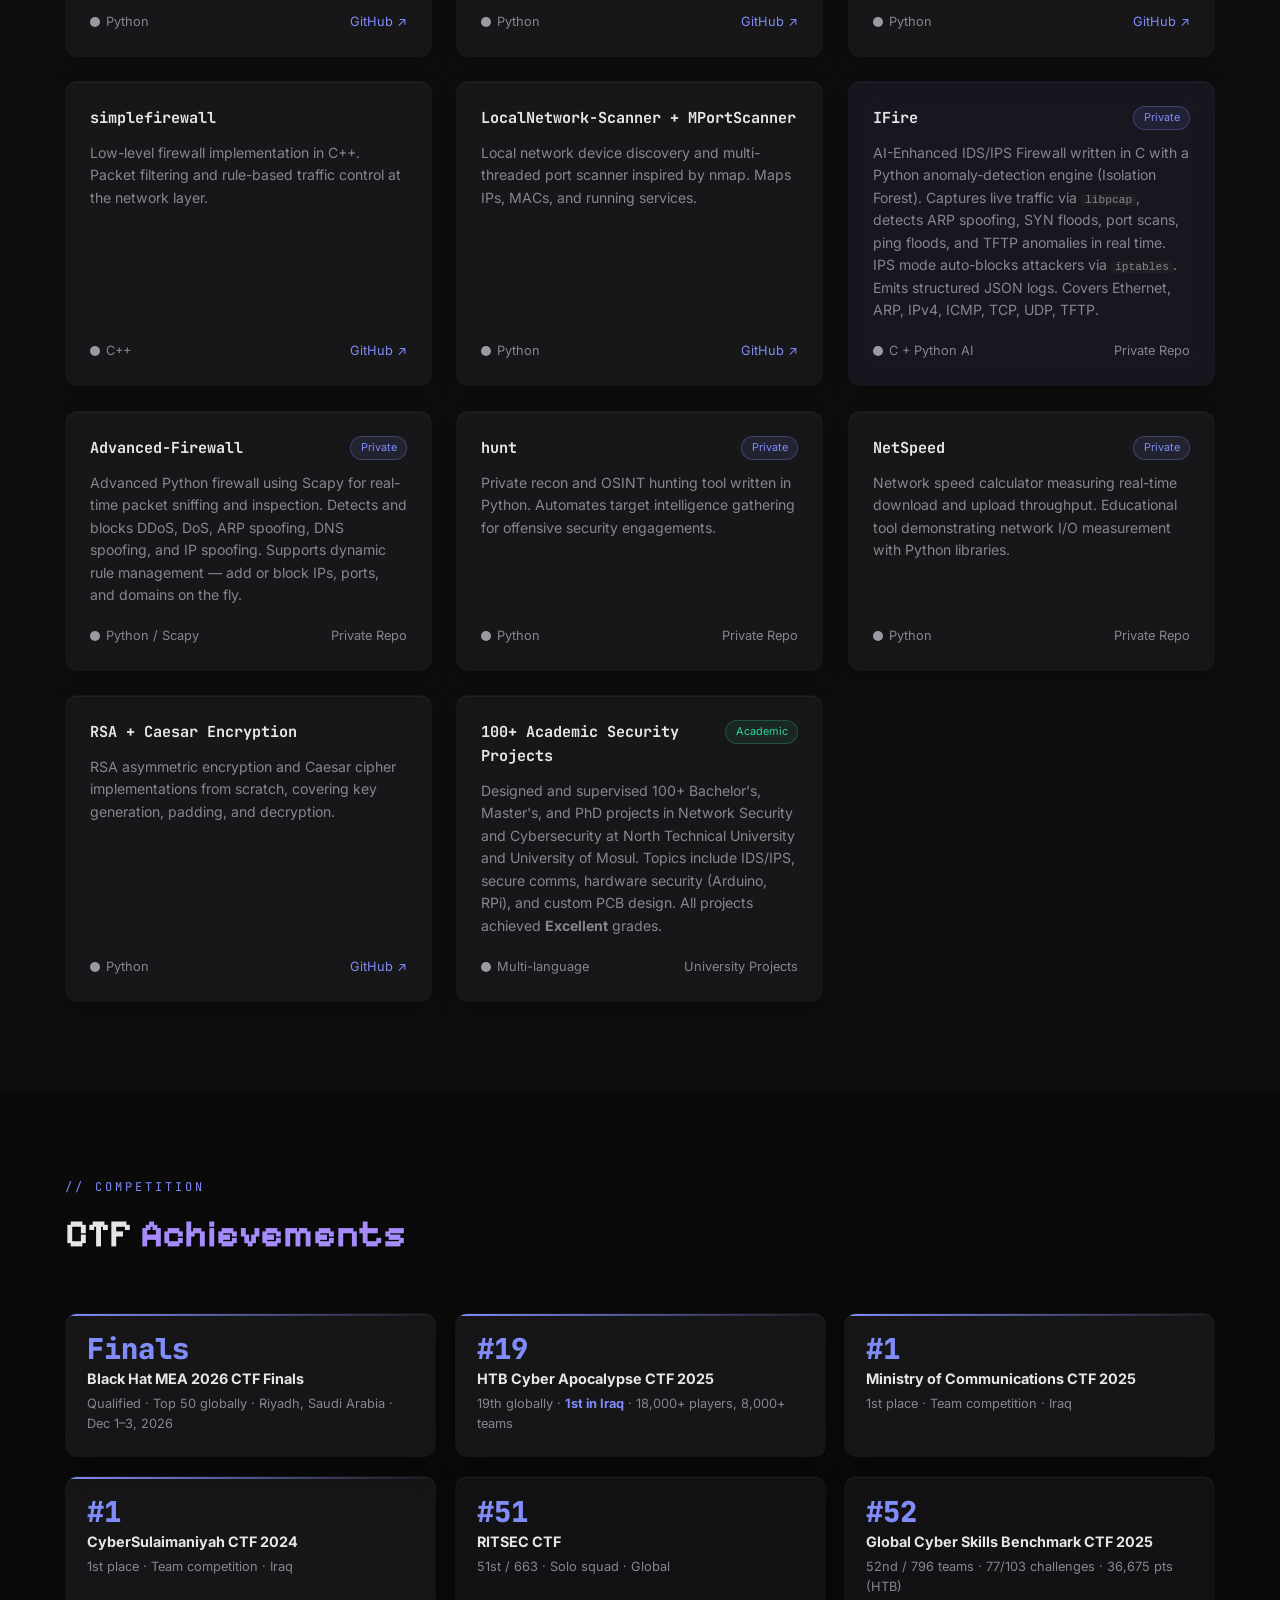
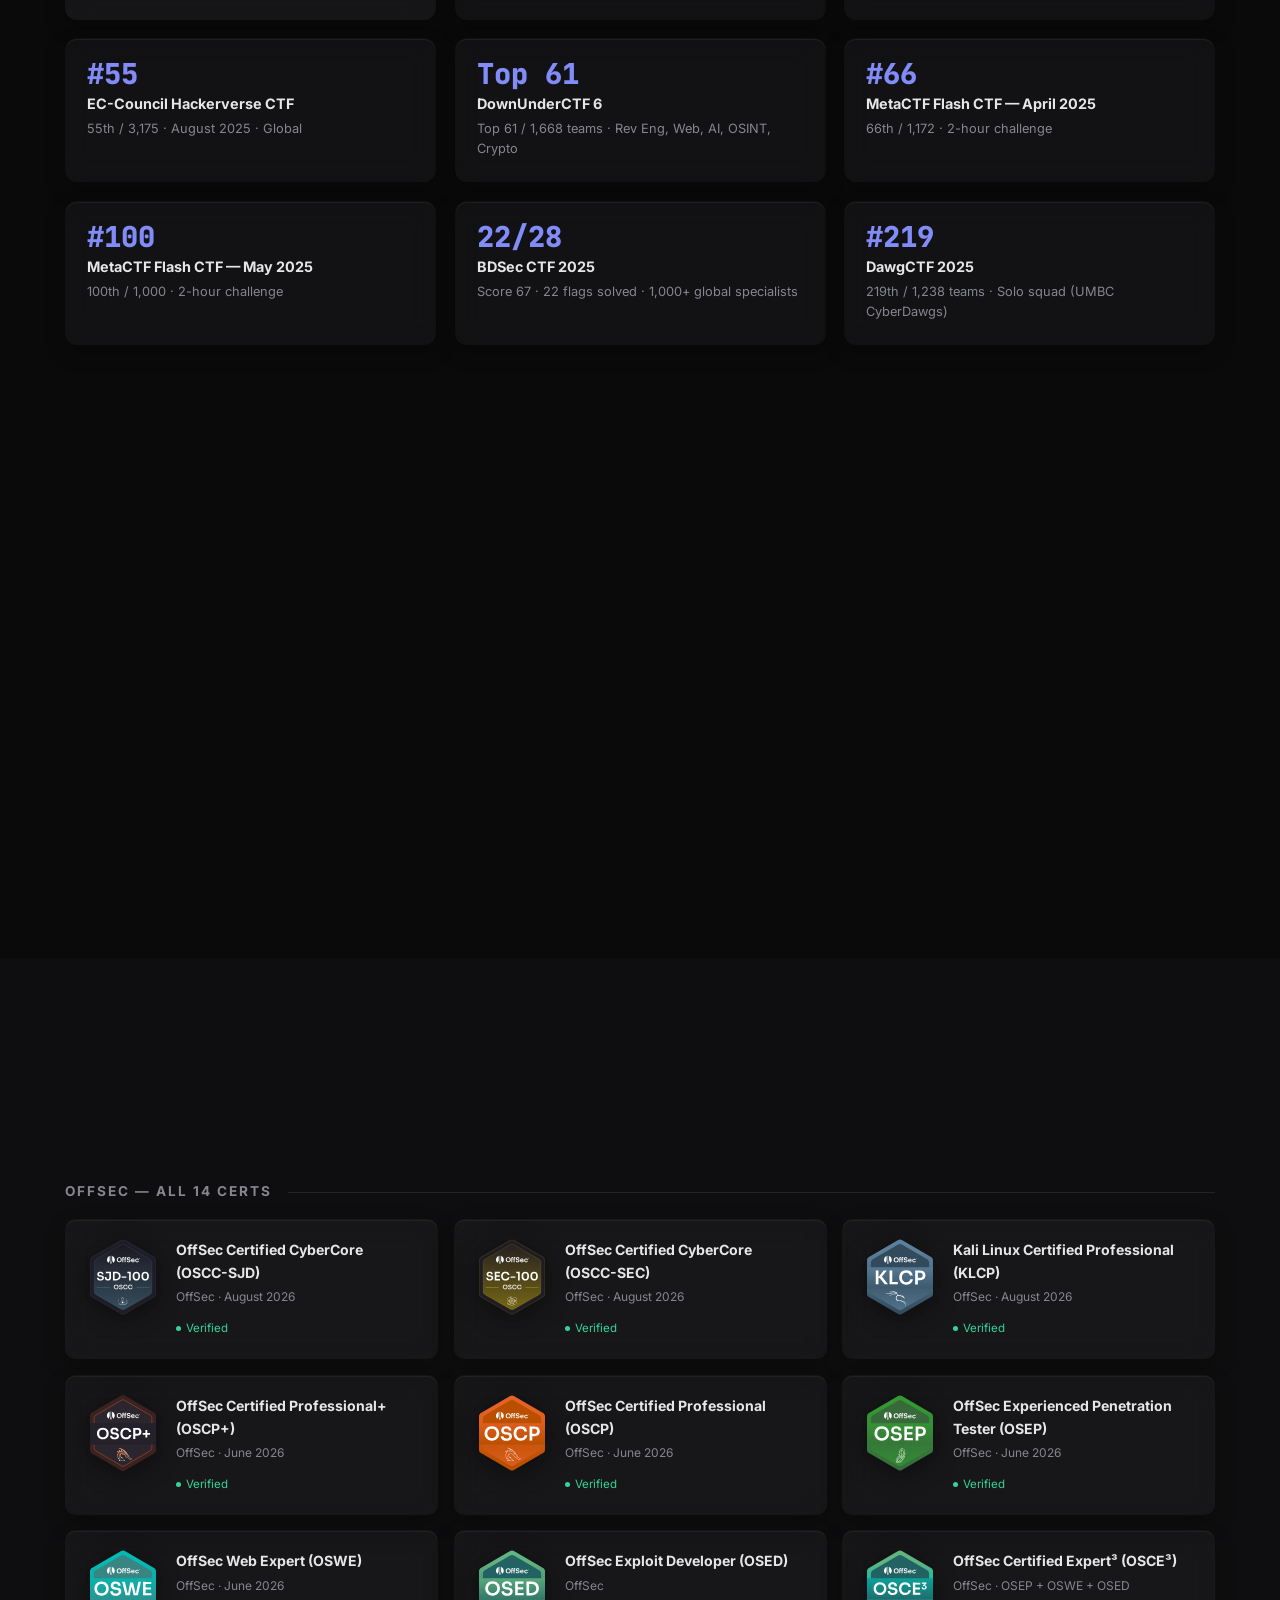
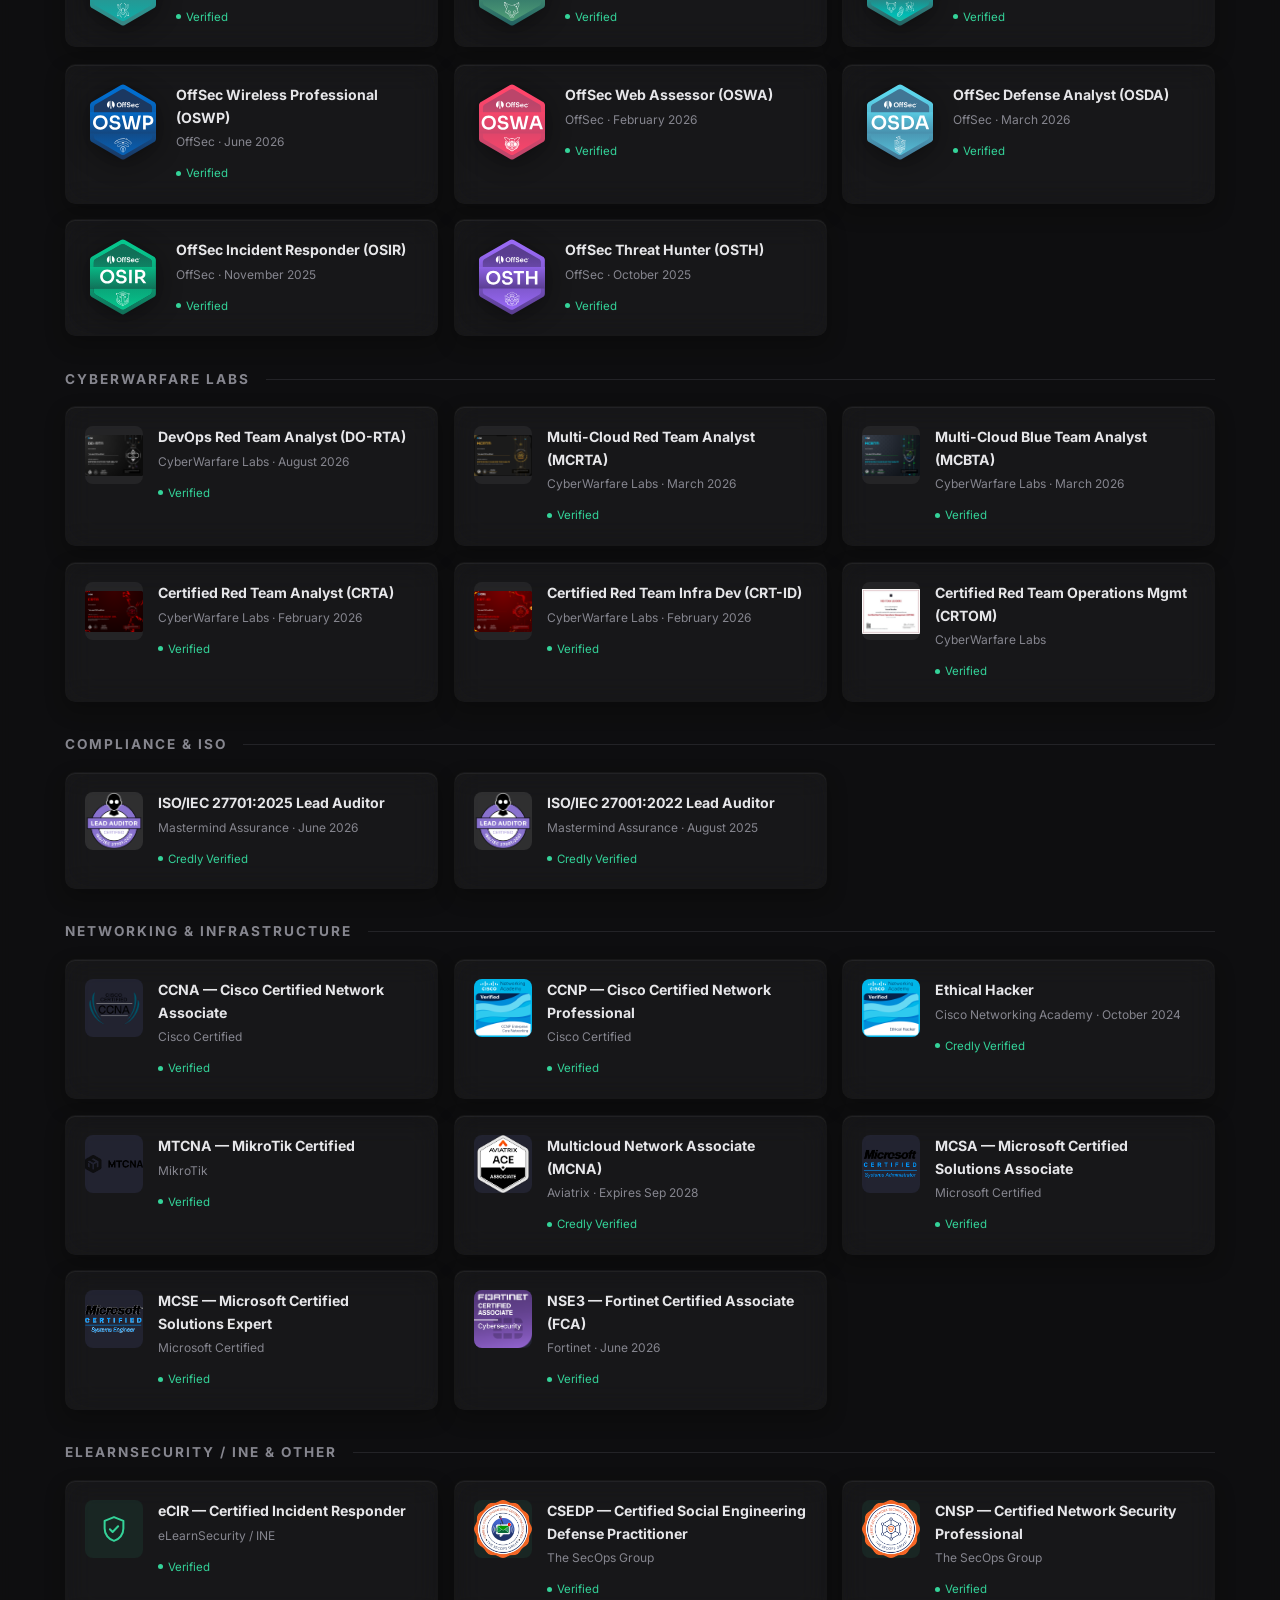
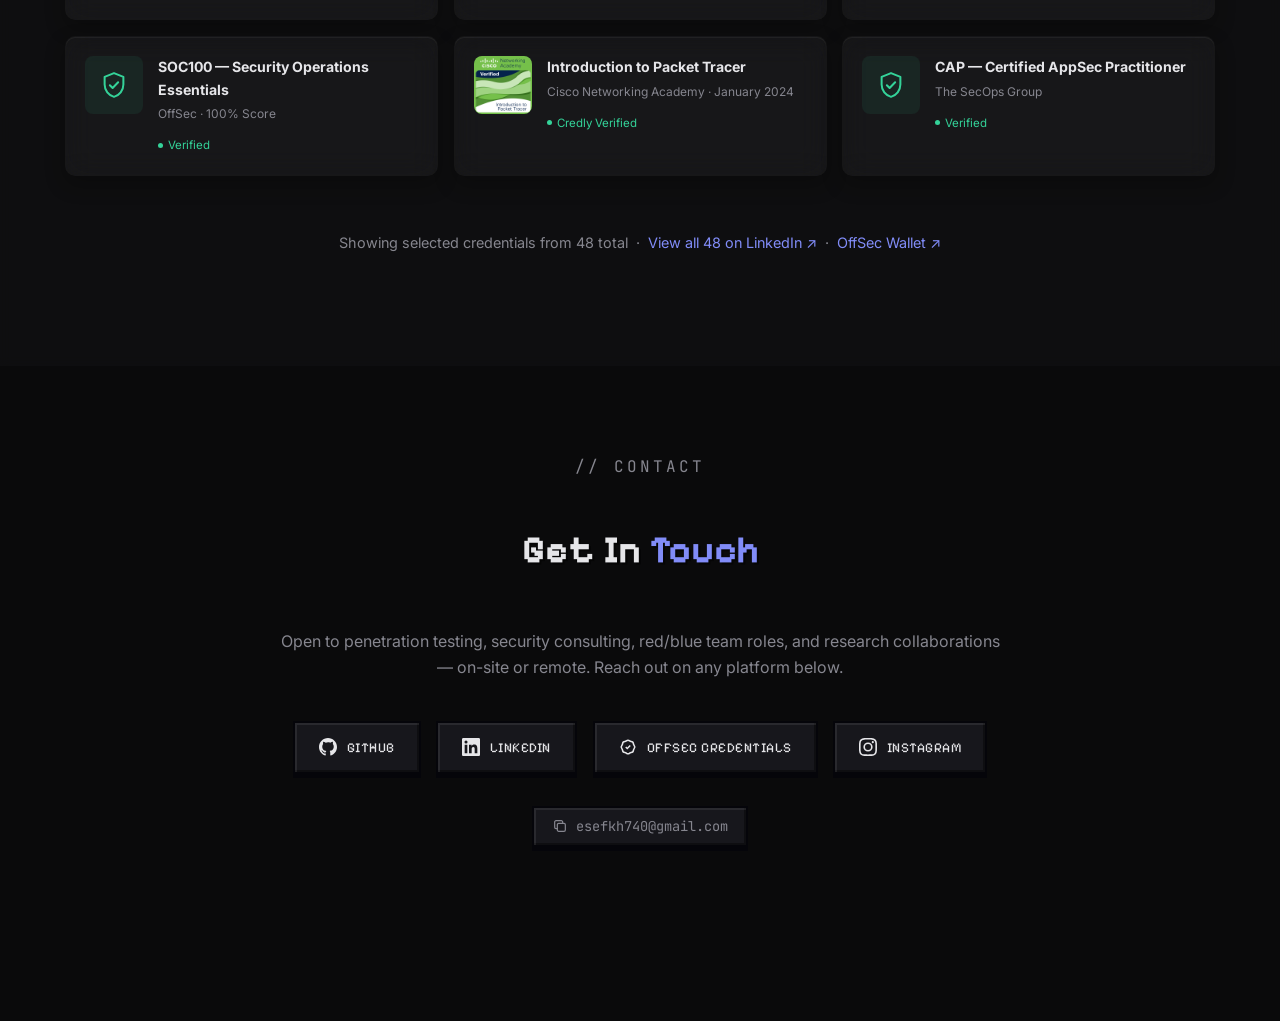
==== commit c2a3d6ba: "Add pre-2024 career history to CVs; Flutter and WordPress work The CVs read as ~3 years of experienc" ====
--- a/index.html
+++ b/index.html
@@ -1045,14 +1045,15 @@
         <div class="tl-desc">
           Advise companies in Iraq and the MENA region on security posture, control gaps, governance
           (ISO 27001 / 27701, PCI-DSS, NIST), and remediation; deliver vulnerability assessments and
-          penetration tests with formal reports. Design and build websites and custom applications
+          penetration tests with formal reports. Designed and built multiple production mobile applications
+          in the <strong>Flutter</strong> framework for local companies, plus websites and custom software
           with security hardening built in, and develop bespoke automation tools that cut the time
           and headcount needed for manual work while improving output quality.
         </div>
         <div class="tl-tags">
           <span class="tl-tag">Security Consulting</span><span class="tl-tag">GRC Advisory</span>
-          <span class="tl-tag">Penetration Testing</span><span class="tl-tag">Web Development</span>
-          <span class="tl-tag">Automation</span>
+          <span class="tl-tag">Penetration Testing</span><span class="tl-tag">Flutter / Dart</span>
+          <span class="tl-tag">Web Development</span><span class="tl-tag">Automation</span>
         </div>
       </div>
 
@@ -1092,14 +1093,14 @@
         <div class="tl-role">Earlier Freelance &amp; Independent Work</div>
         <div class="tl-date">2016 – 2021</div>
         <div class="tl-desc">
-          Ran a website-development-as-a-service business and built custom software for
-          markets/retail and small companies (2020–2021); performed bug-bounty penetration
+          Ran a website-development-as-a-service business delivering <strong>WordPress</strong> sites and
+          custom software for markets/retail and small companies (2020–2021); performed bug-bounty penetration
           testing for local companies and built custom pentest tooling (2018–2019); developed
           Minecraft mods and texture/shader packs in Java (2016–2017).
         </div>
         <div class="tl-tags">
-          <span class="tl-tag">Web Development</span><span class="tl-tag">Bug Bounty</span>
-          <span class="tl-tag">Java</span>
+          <span class="tl-tag">Web Development</span><span class="tl-tag">WordPress</span>
+          <span class="tl-tag">Bug Bounty</span><span class="tl-tag">Java</span>
         </div>
       </div>
 
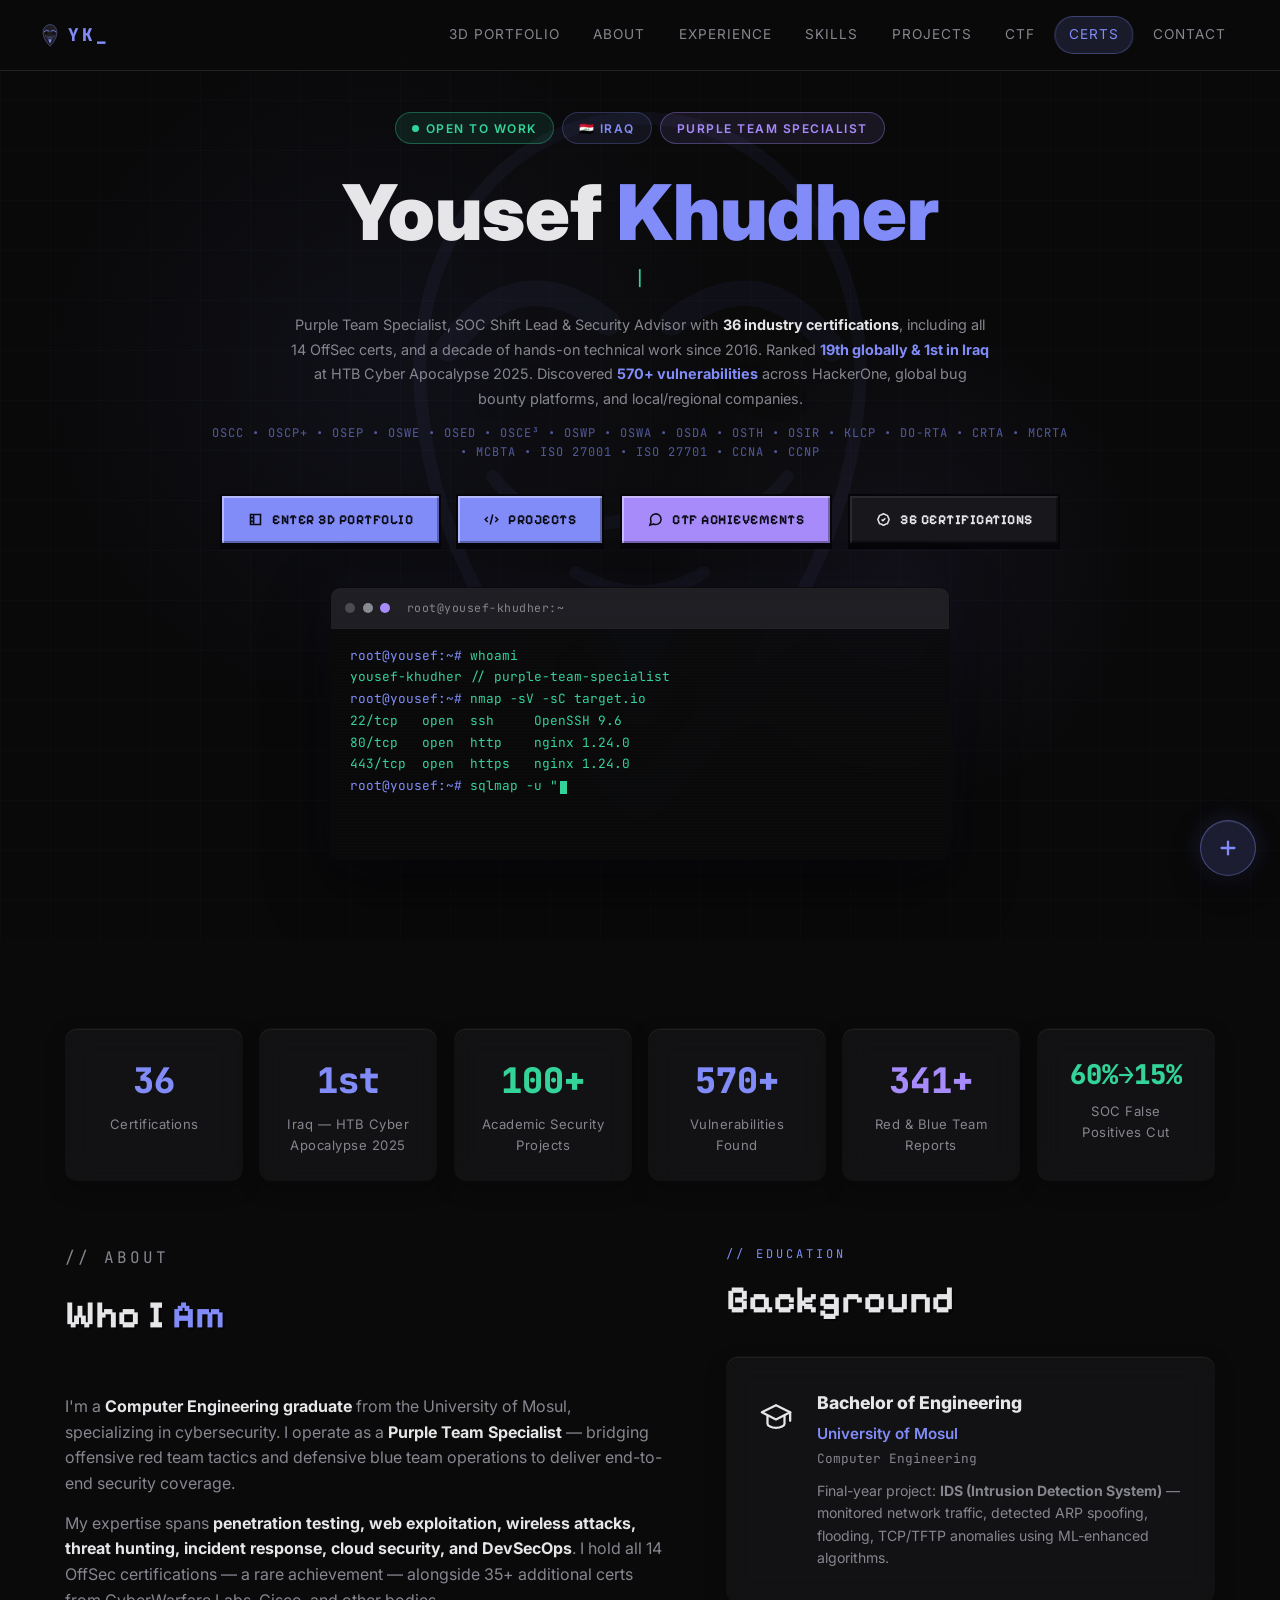
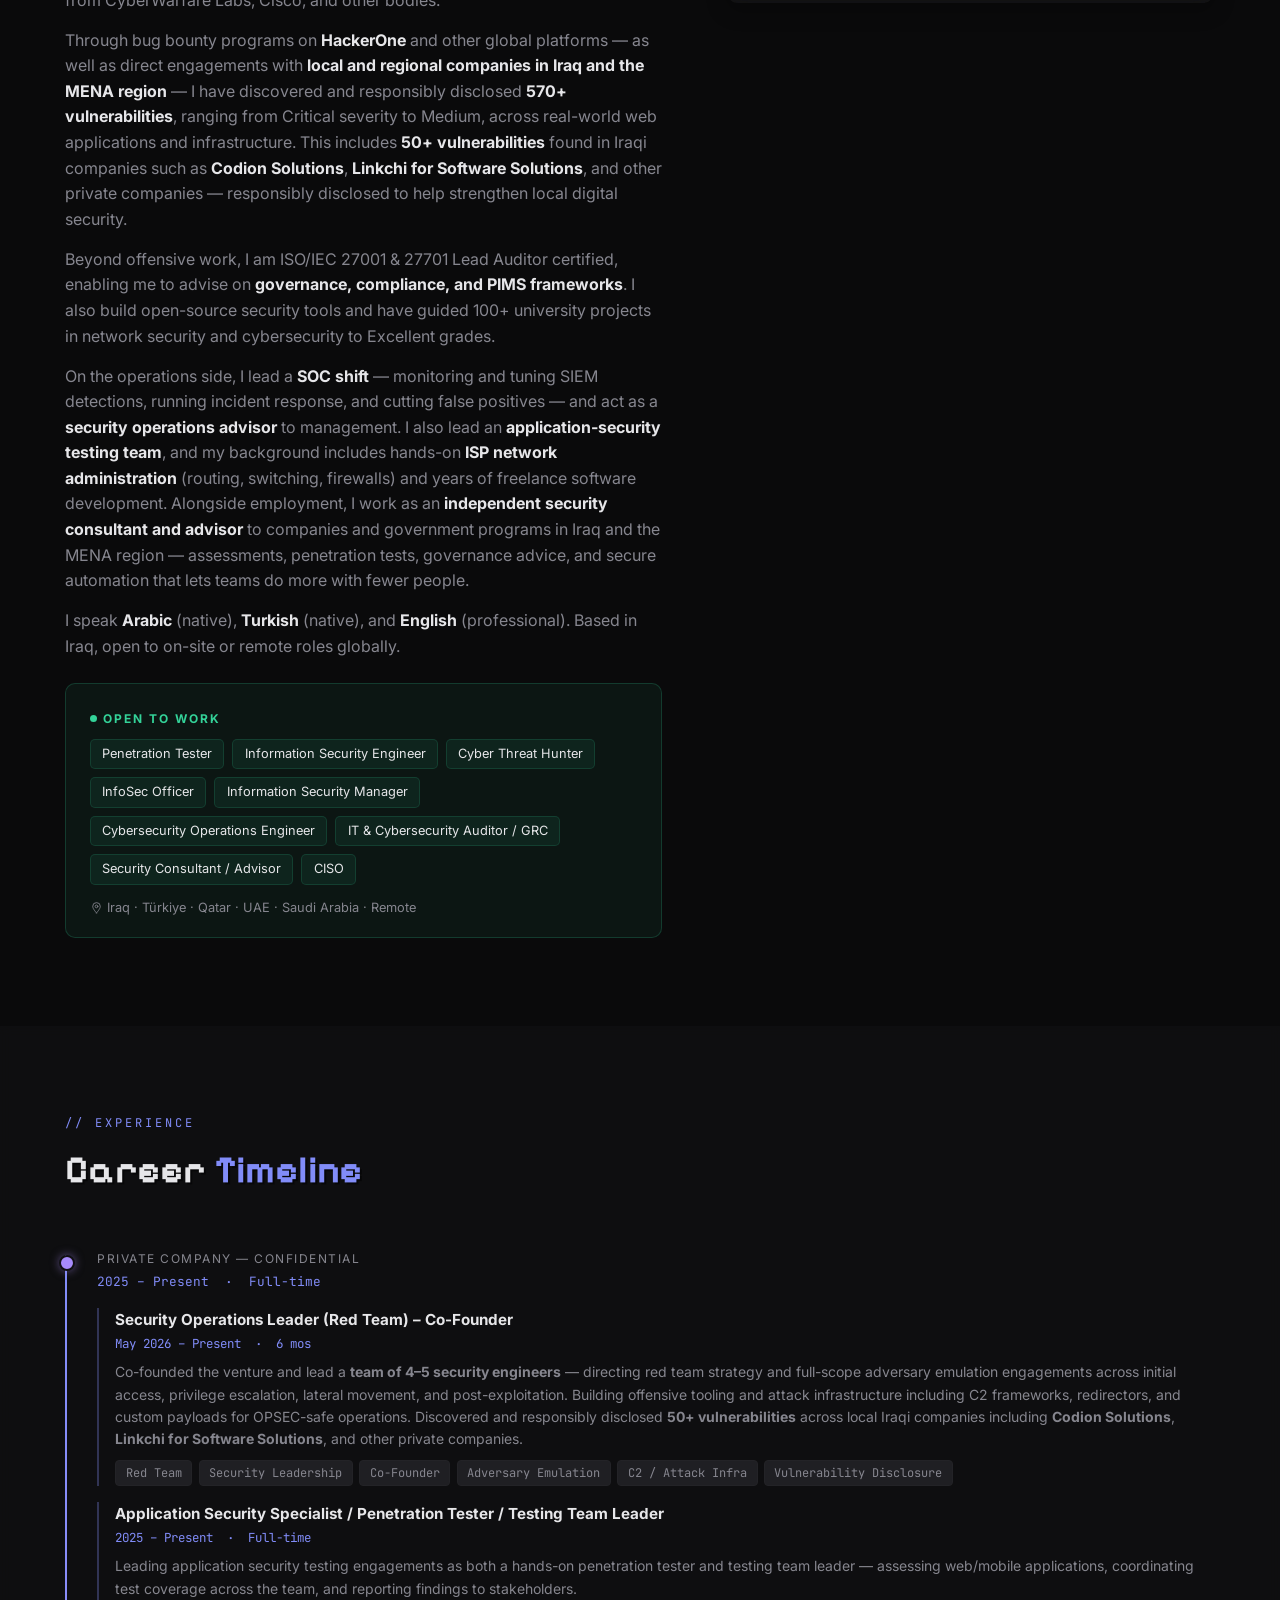
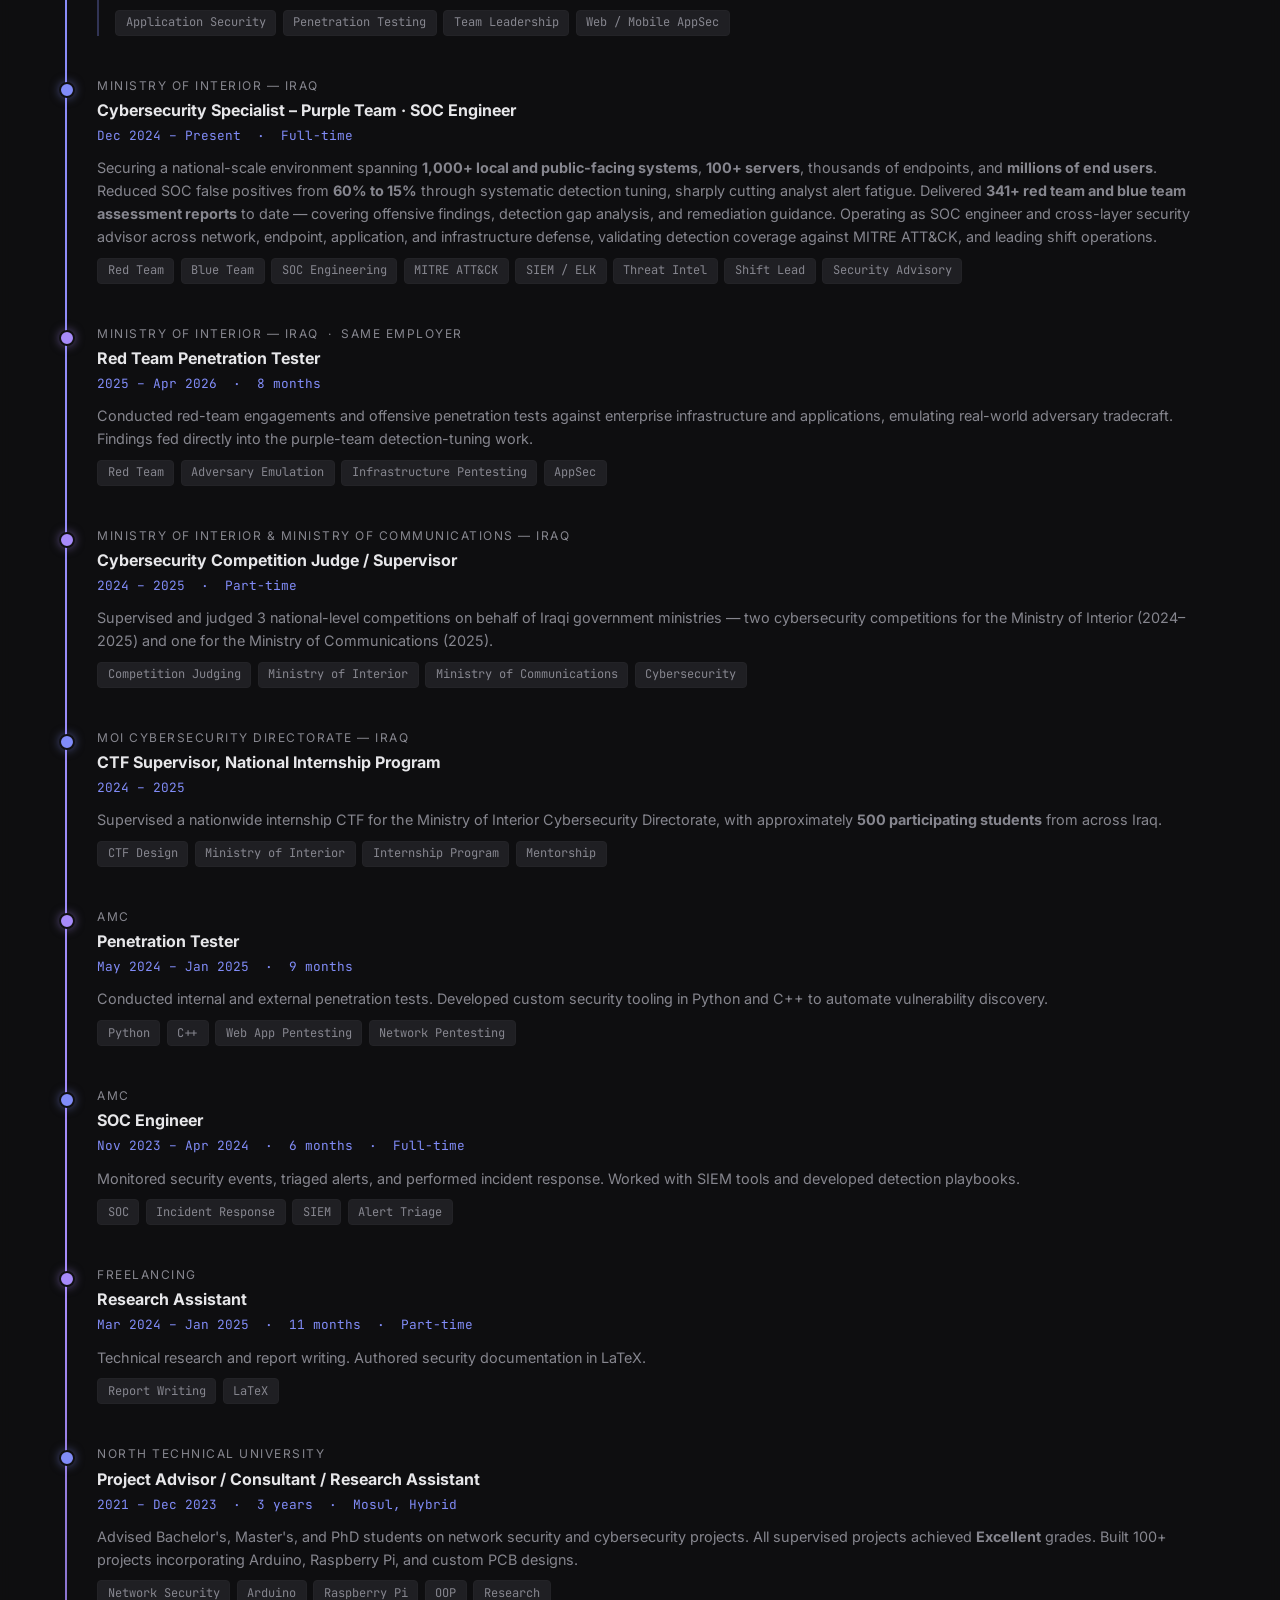
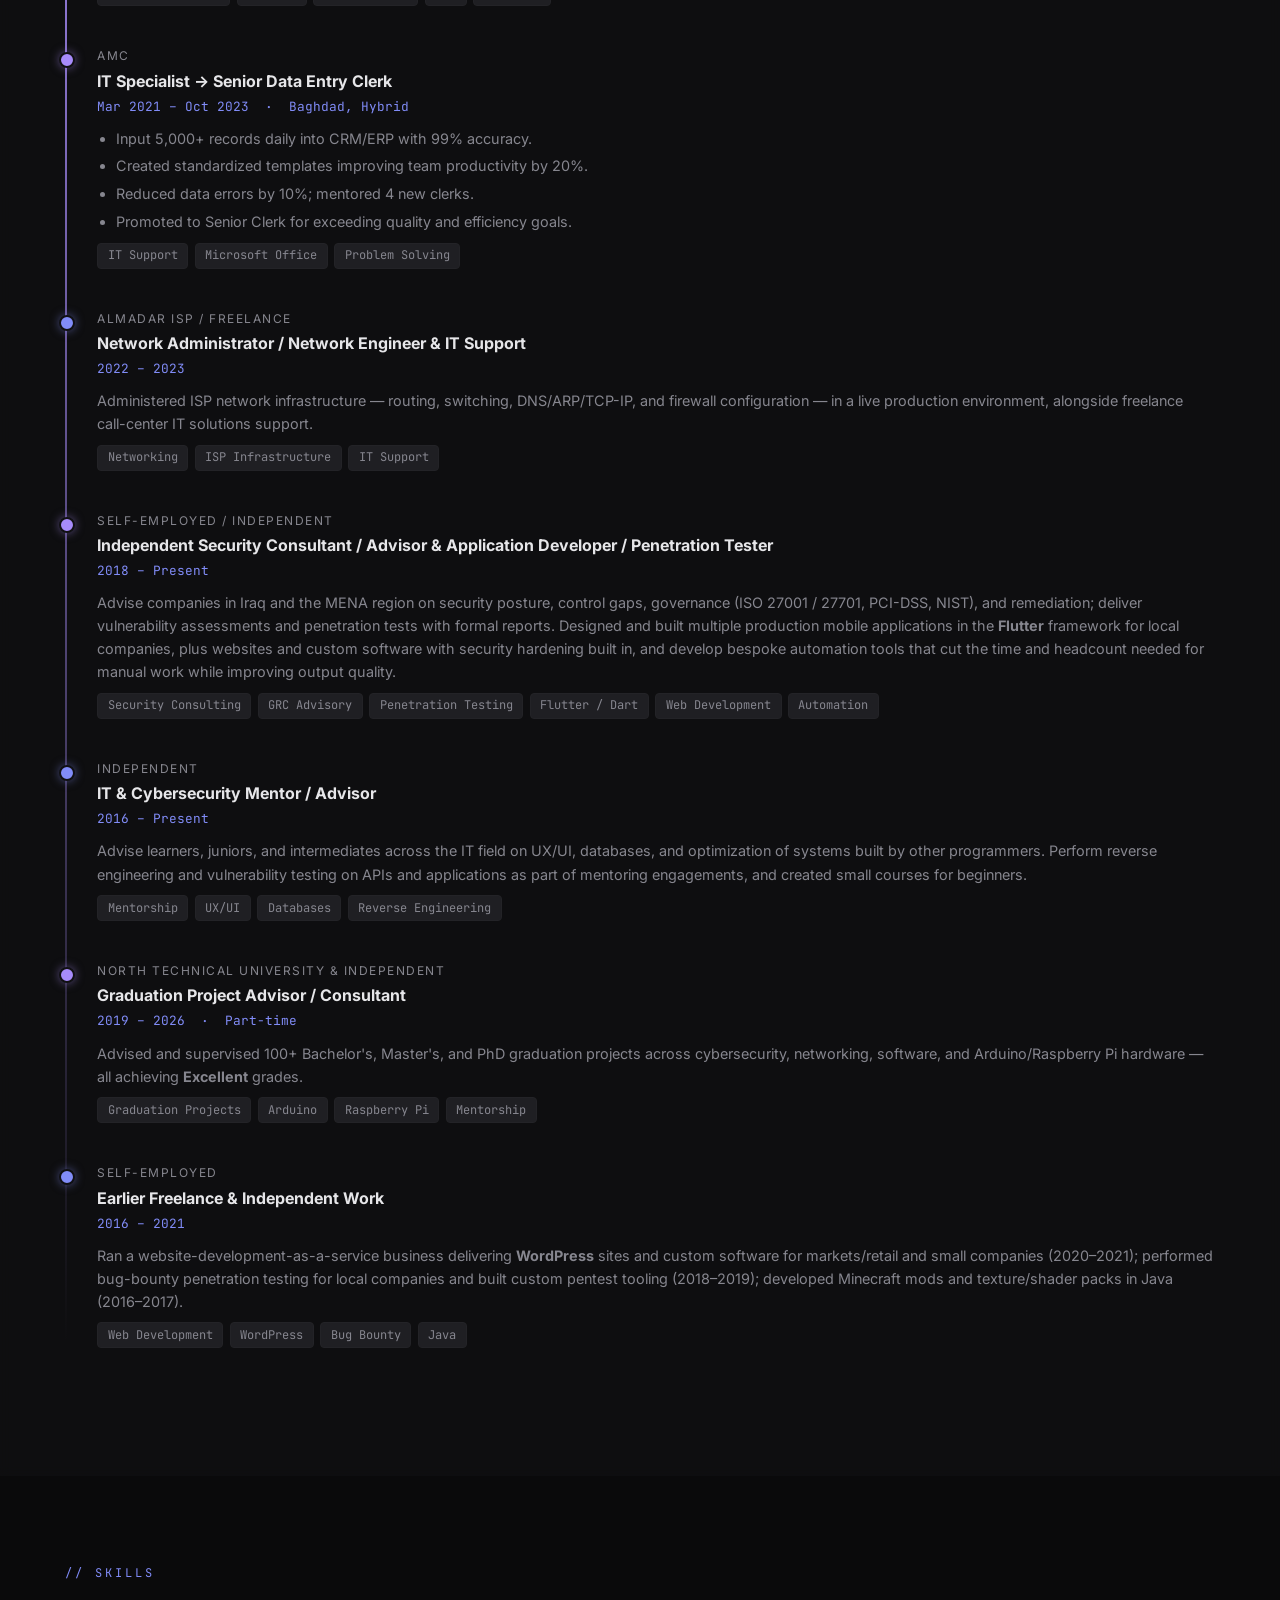
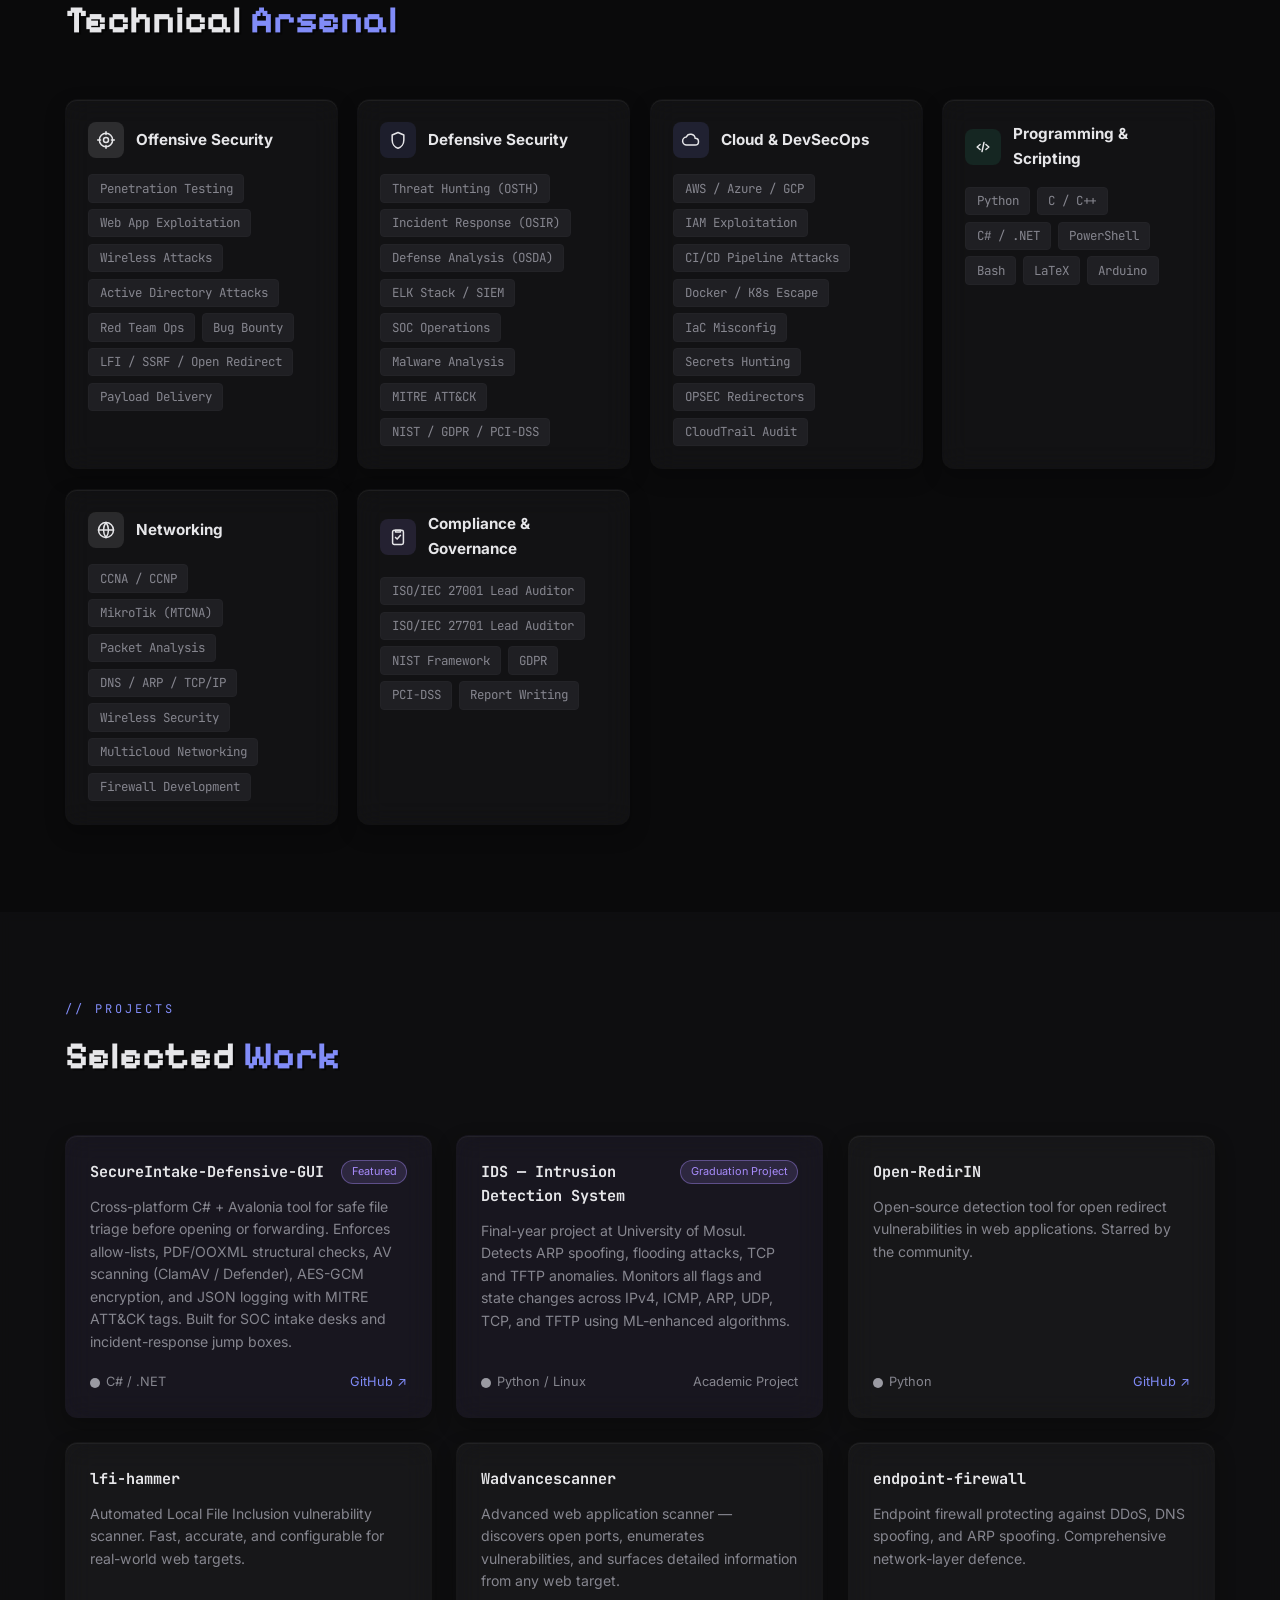
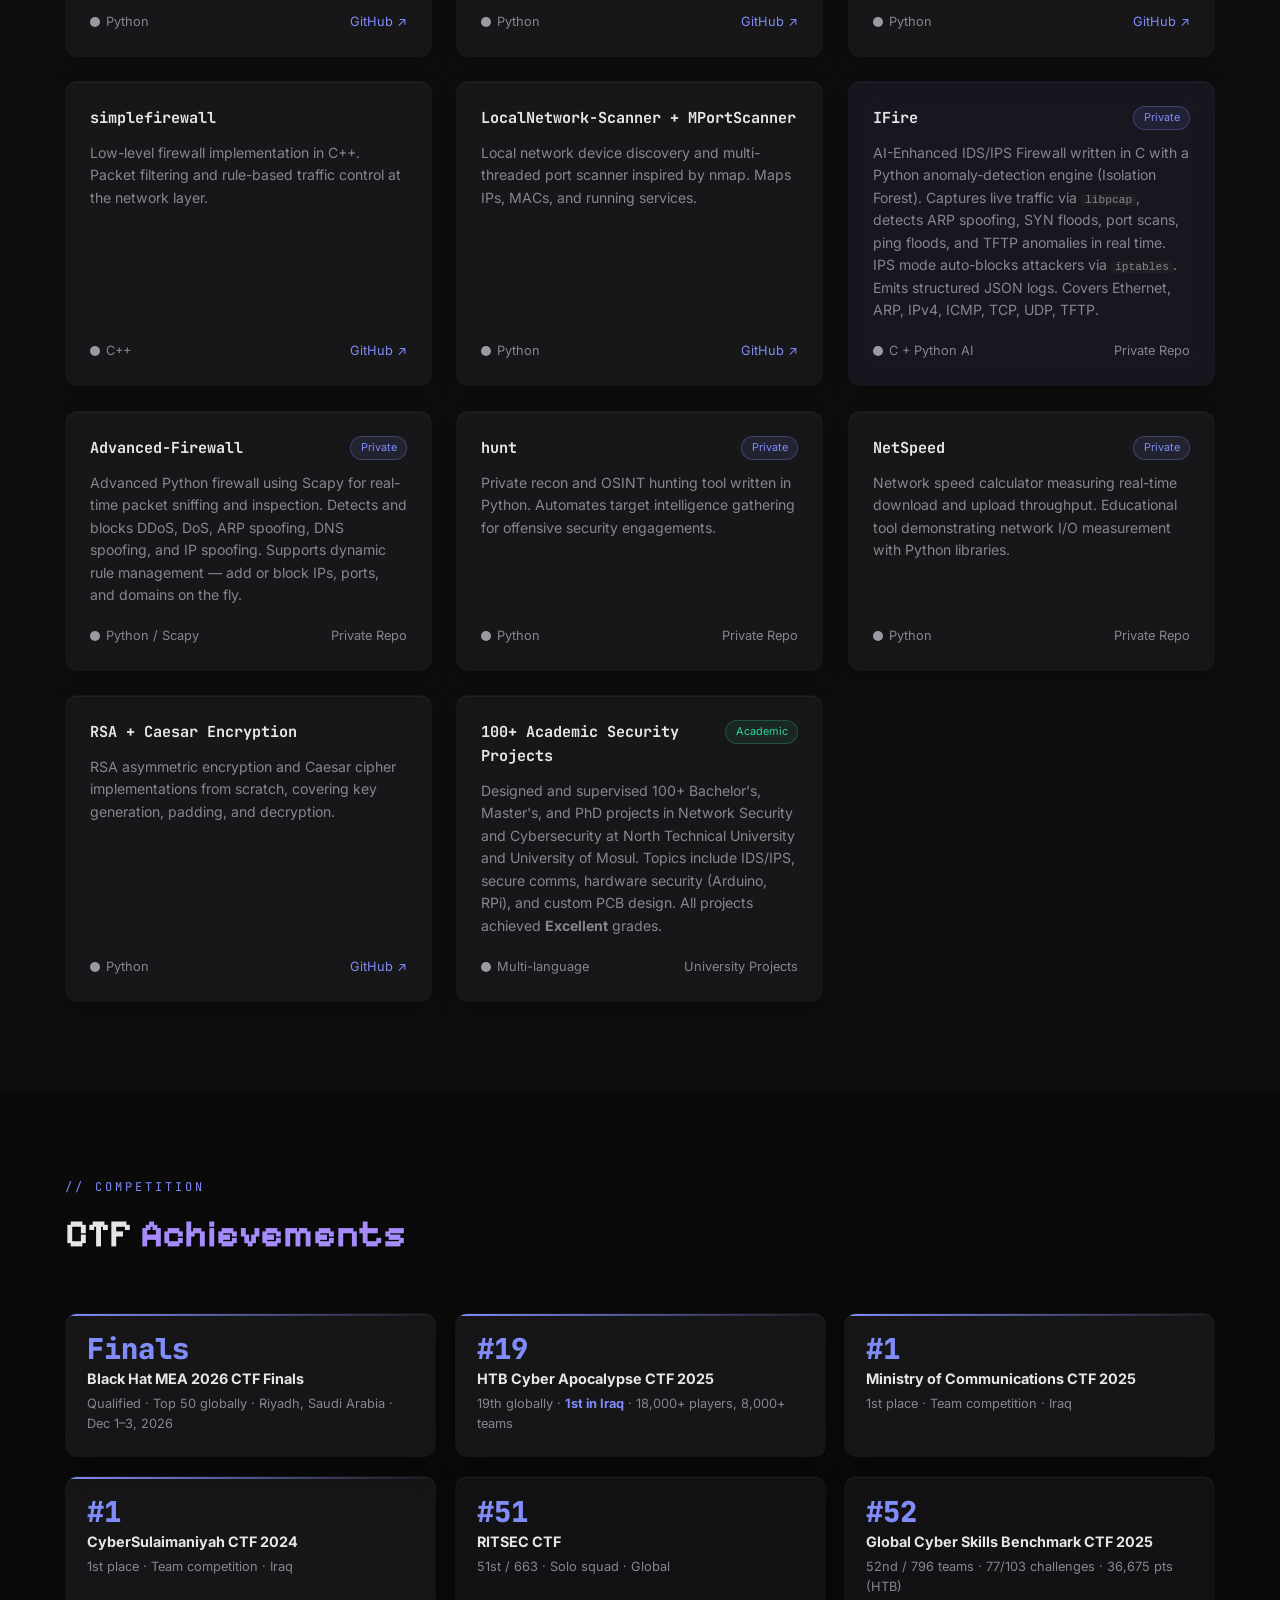
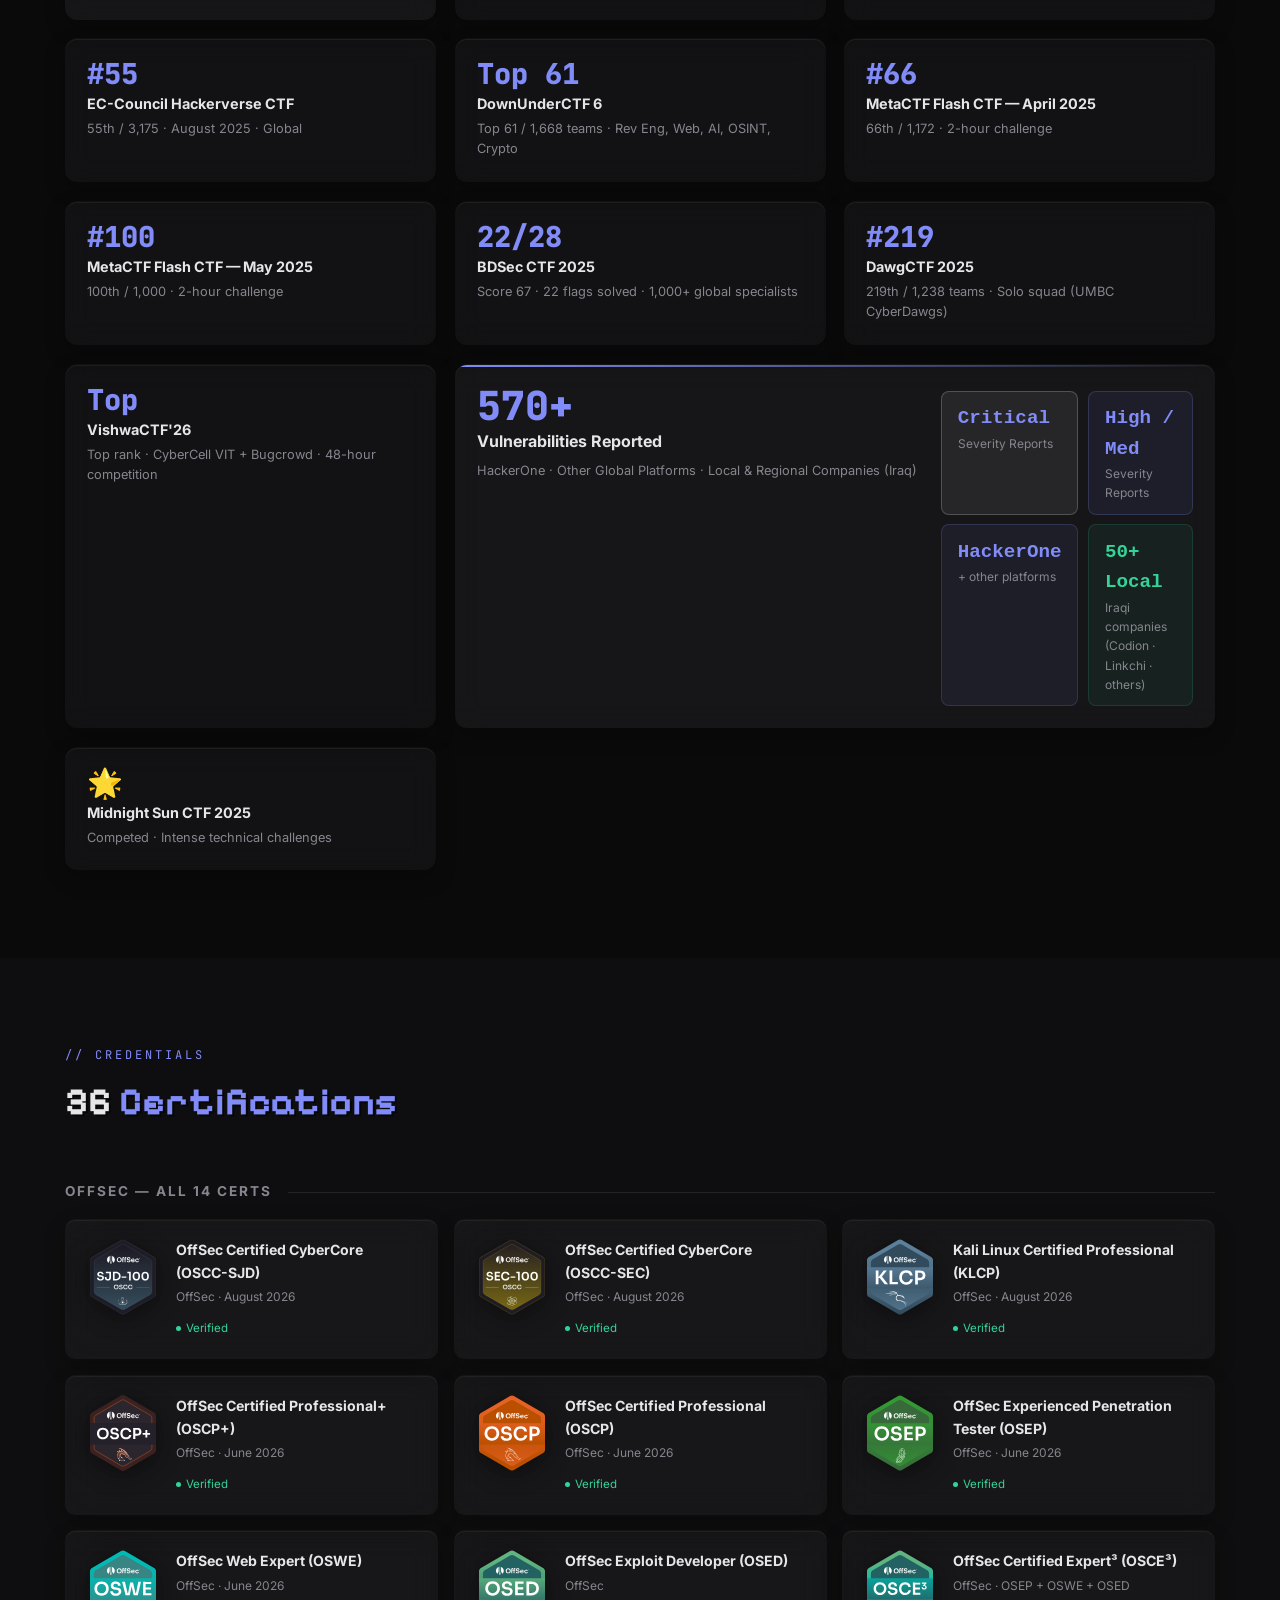
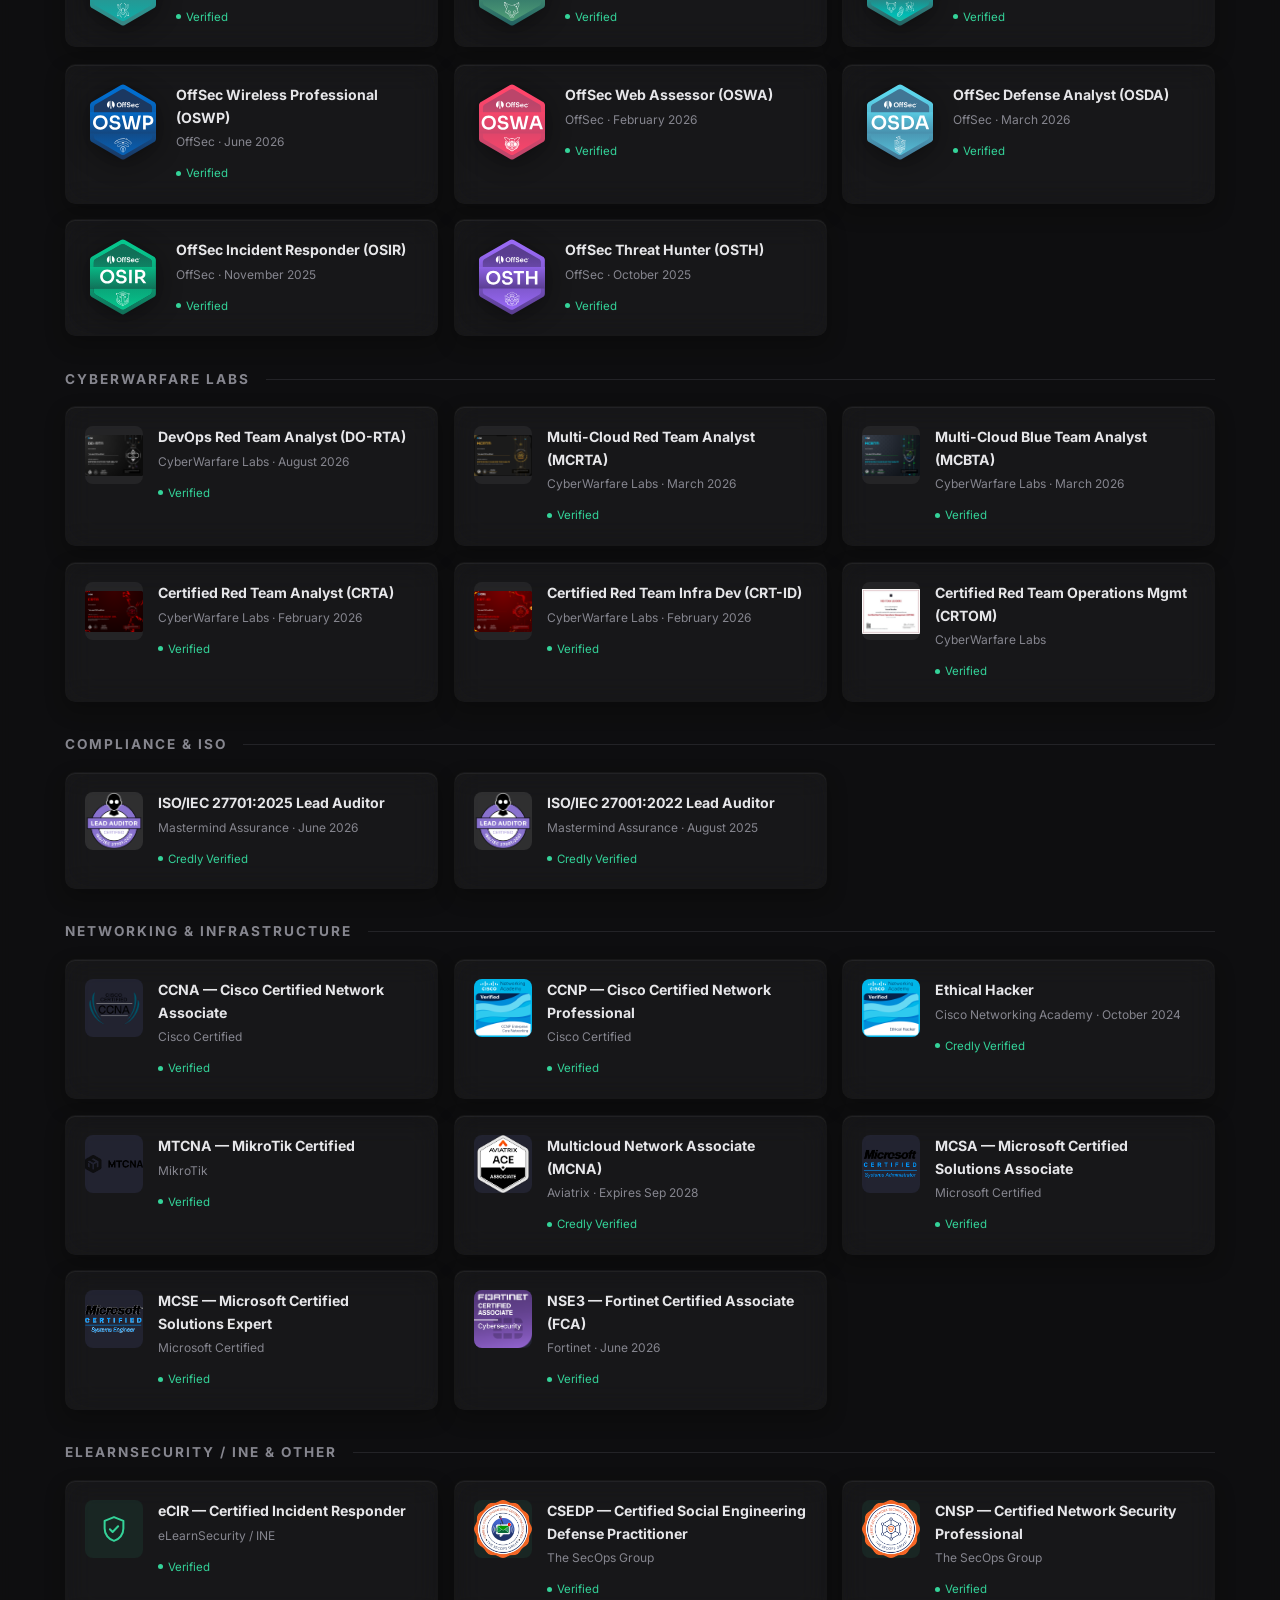
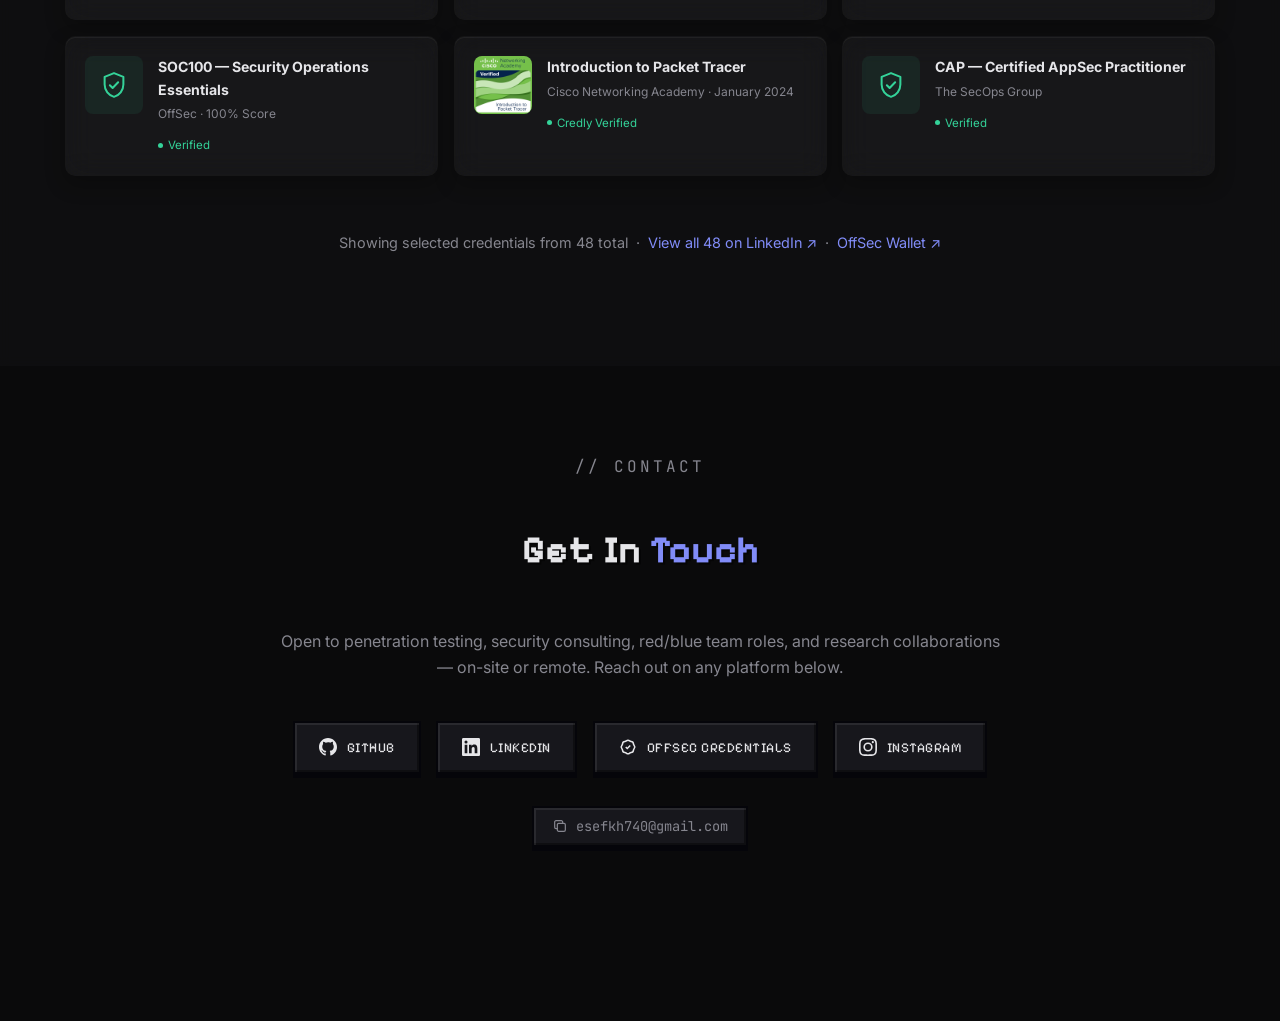
==== commit 4679b80a: "Add SOC false positive reduction metric (60% to 15%) First real outcome metric on the security roles" ====
--- a/index.html
+++ b/index.html
@@ -231,7 +231,7 @@
 
     /* ─── STATS ─── */
     .stats-bar {
-      display: grid; grid-template-columns: repeat(5, 1fr); gap: 1.2rem; margin-bottom: 4rem;
+      display: grid; grid-template-columns: repeat(6, 1fr); gap: 1rem; margin-bottom: 4rem;
     }
     @media(max-width:1100px){ .stats-bar { grid-template-columns: repeat(3,1fr); } }
     @media(max-width:768px){ .stats-bar { grid-template-columns: repeat(2,1fr); } }
@@ -754,6 +754,10 @@
         <div class="stat-number purple">341+</div>
         <div class="stat-label">Red &amp; Blue Team Reports</div>
       </div>
+      <div class="stat-card">
+        <div class="stat-number green" style="font-size:1.7rem">60%&rarr;15%</div>
+        <div class="stat-label">SOC False Positives Cut</div>
+      </div>
     </div>
 
     <div class="about-grid">
@@ -896,11 +900,11 @@
         <div class="tl-desc">
           Securing a national-scale environment spanning <strong>1,000+ local and public-facing systems</strong>,
           <strong>100+ servers</strong>, thousands of endpoints, and <strong>millions of end users</strong>.
-          Delivered <strong>341+ red team and blue team assessment reports</strong> to date — covering offensive
-          findings, detection gap analysis, and remediation guidance. Operating as SOC engineer and cross-layer
-          security advisor across network, endpoint, application, and infrastructure defense, validating detection
-          coverage against MITRE ATT&amp;CK. Also leading shift operations — guiding detection-tuning decisions
-          to minimize false positives and alert fatigue.
+          Reduced SOC false positives from <strong>60% to 15%</strong> through systematic detection tuning,
+          sharply cutting analyst alert fatigue. Delivered <strong>341+ red team and blue team assessment reports</strong>
+          to date — covering offensive findings, detection gap analysis, and remediation guidance. Operating as SOC
+          engineer and cross-layer security advisor across network, endpoint, application, and infrastructure defense,
+          validating detection coverage against MITRE ATT&amp;CK, and leading shift operations.
         </div>
         <div class="tl-tags">
           <span class="tl-tag">Red Team</span><span class="tl-tag">Blue Team</span>
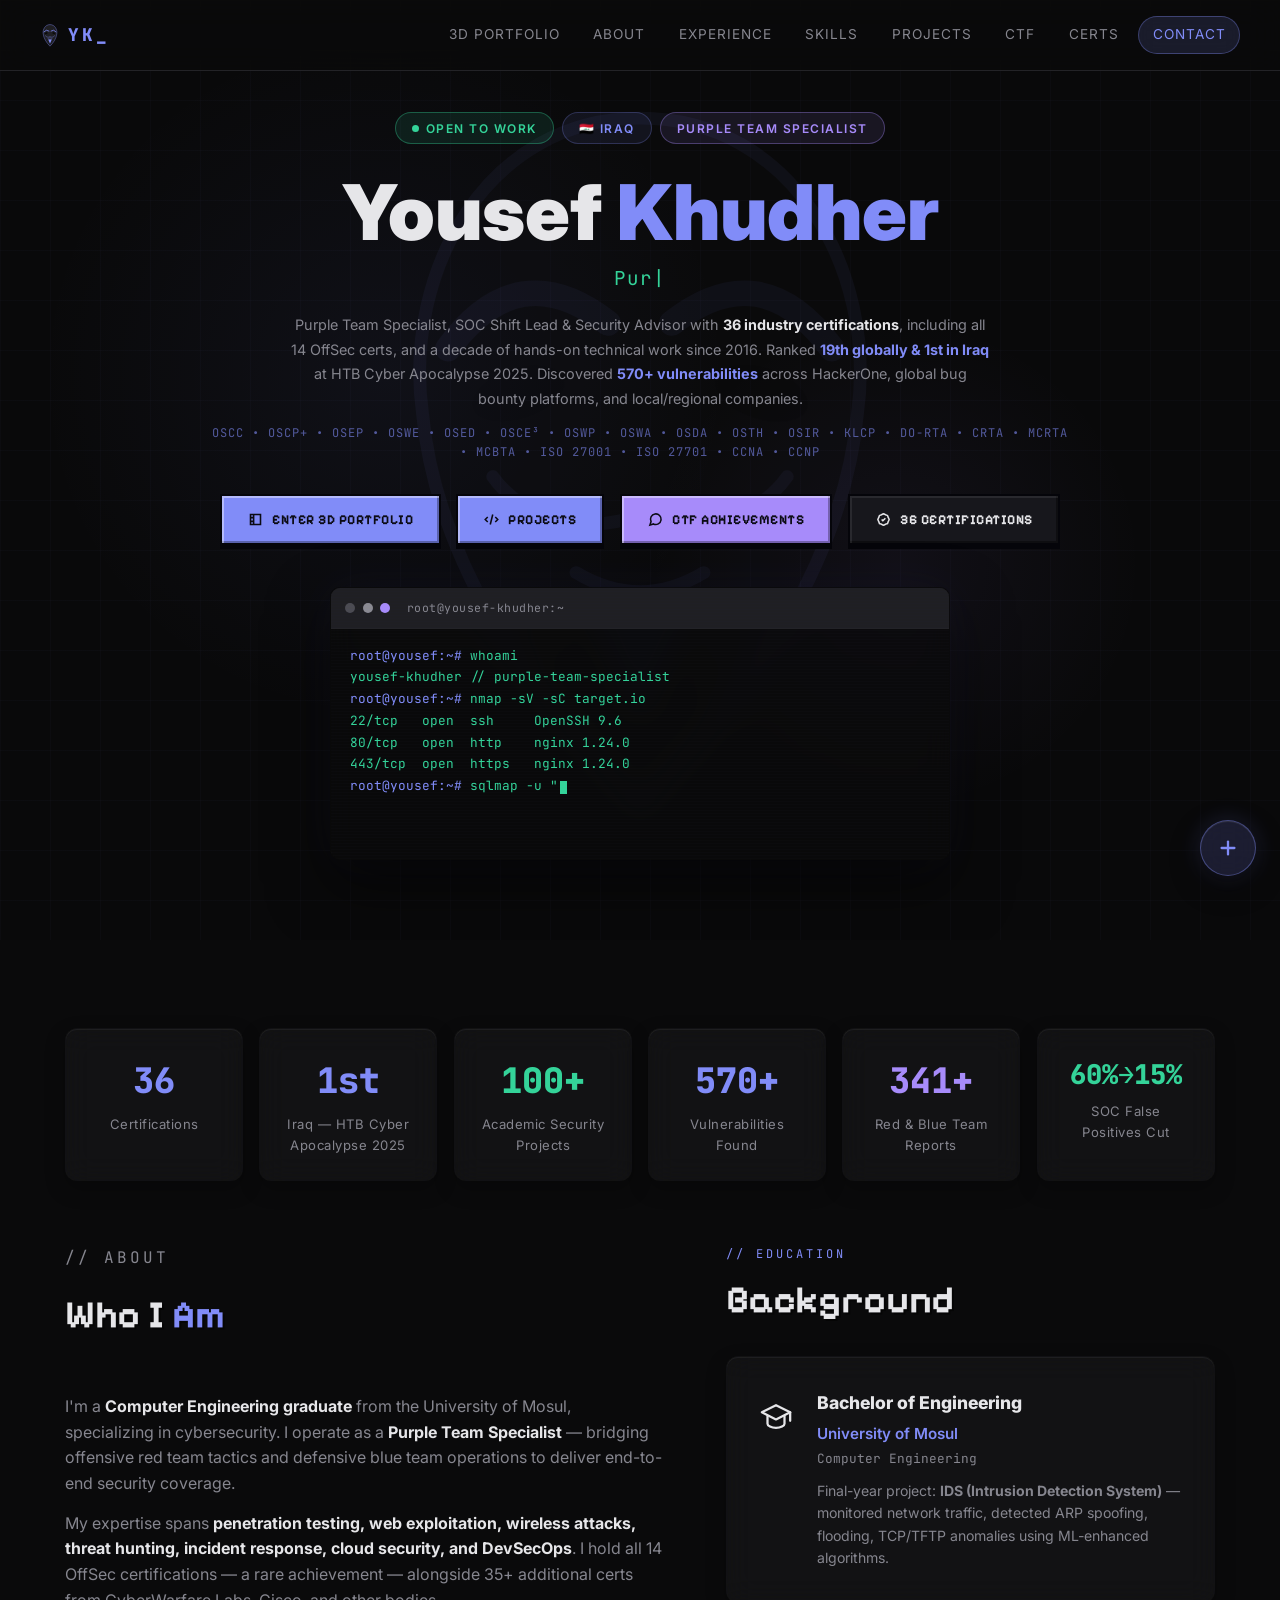
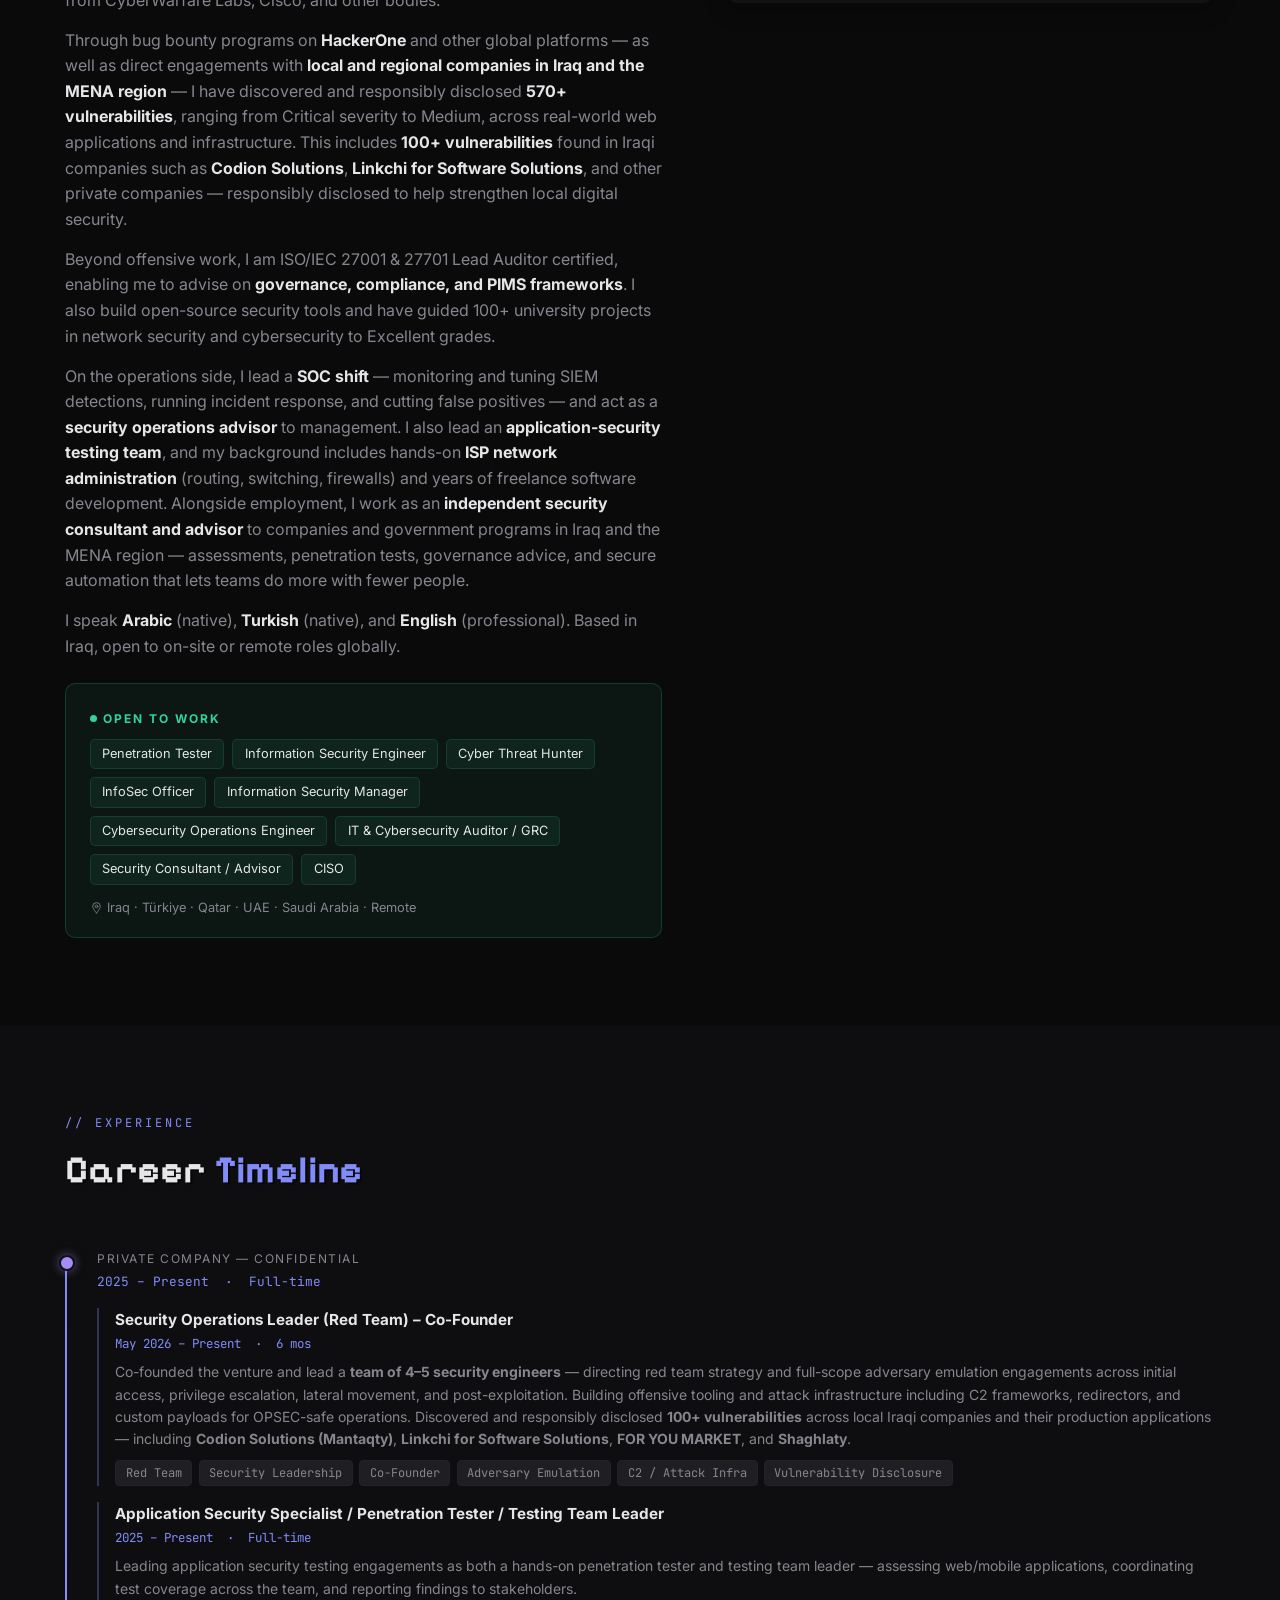
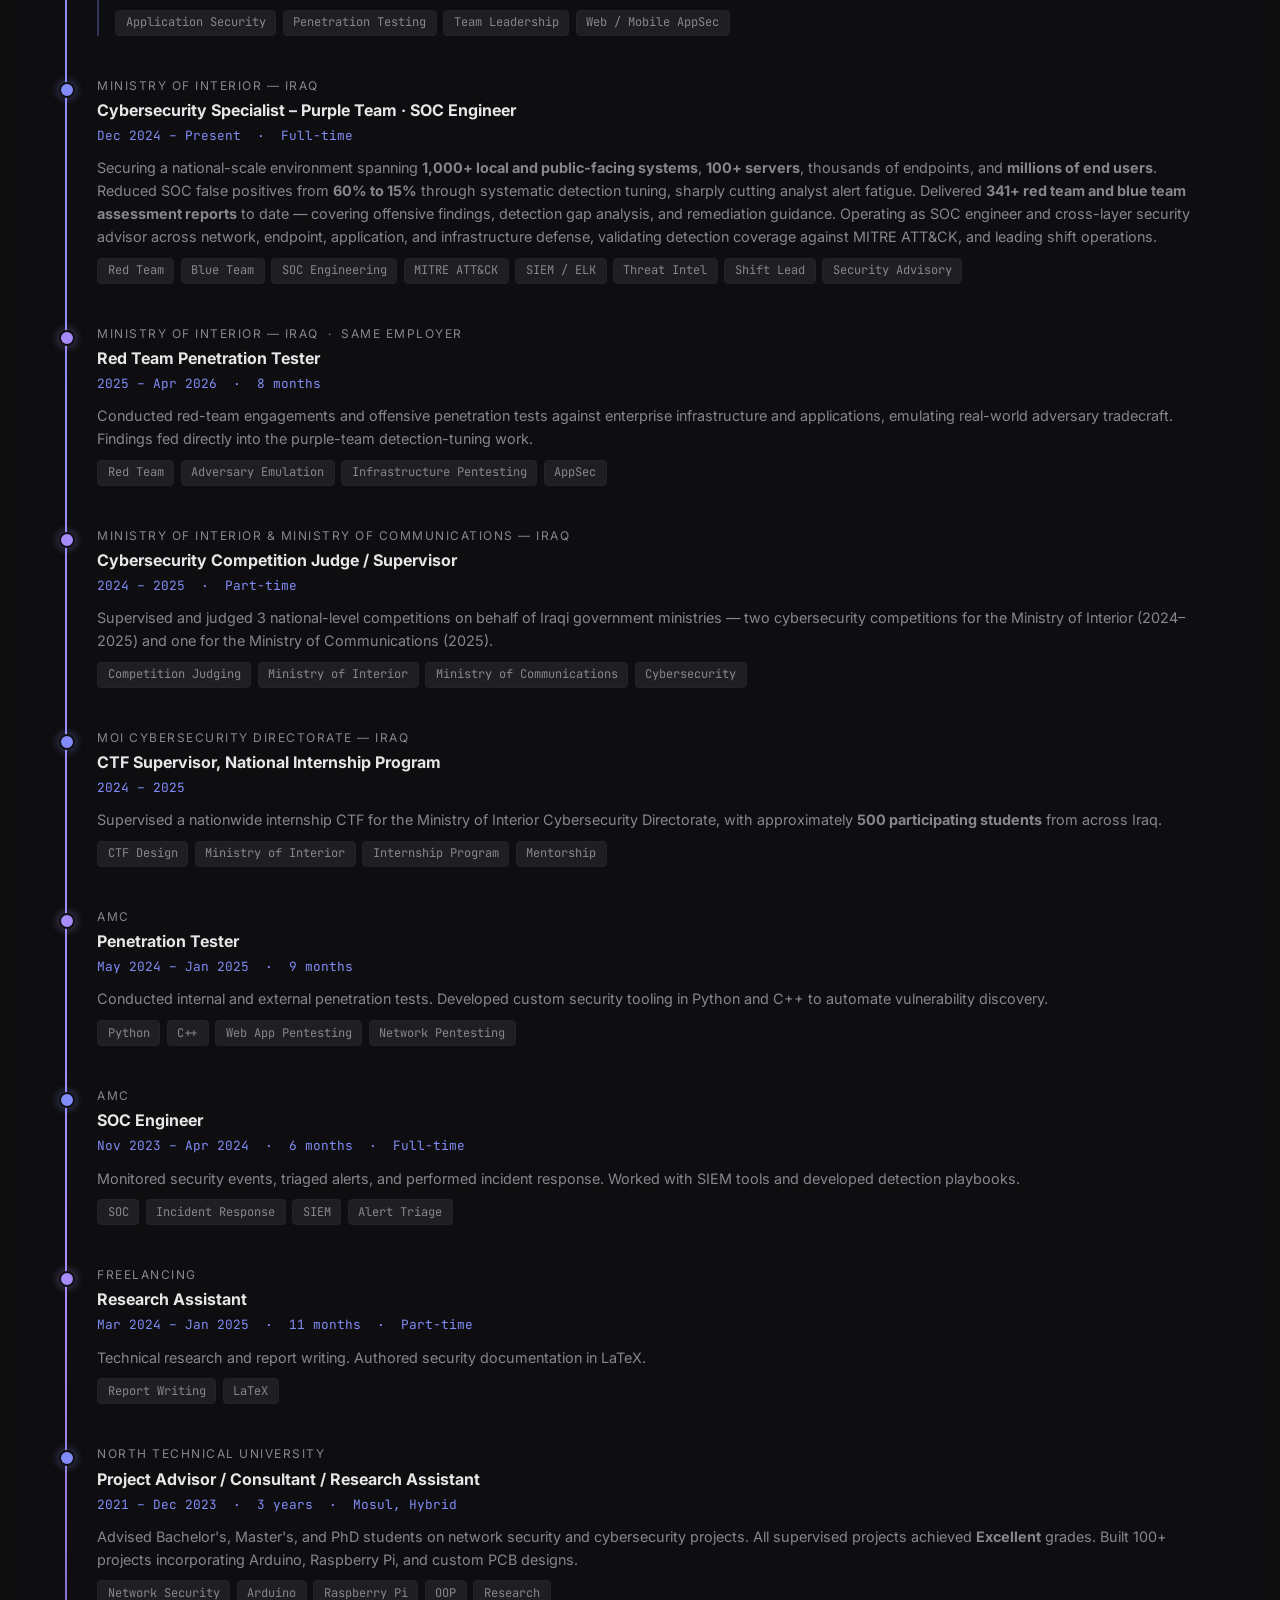
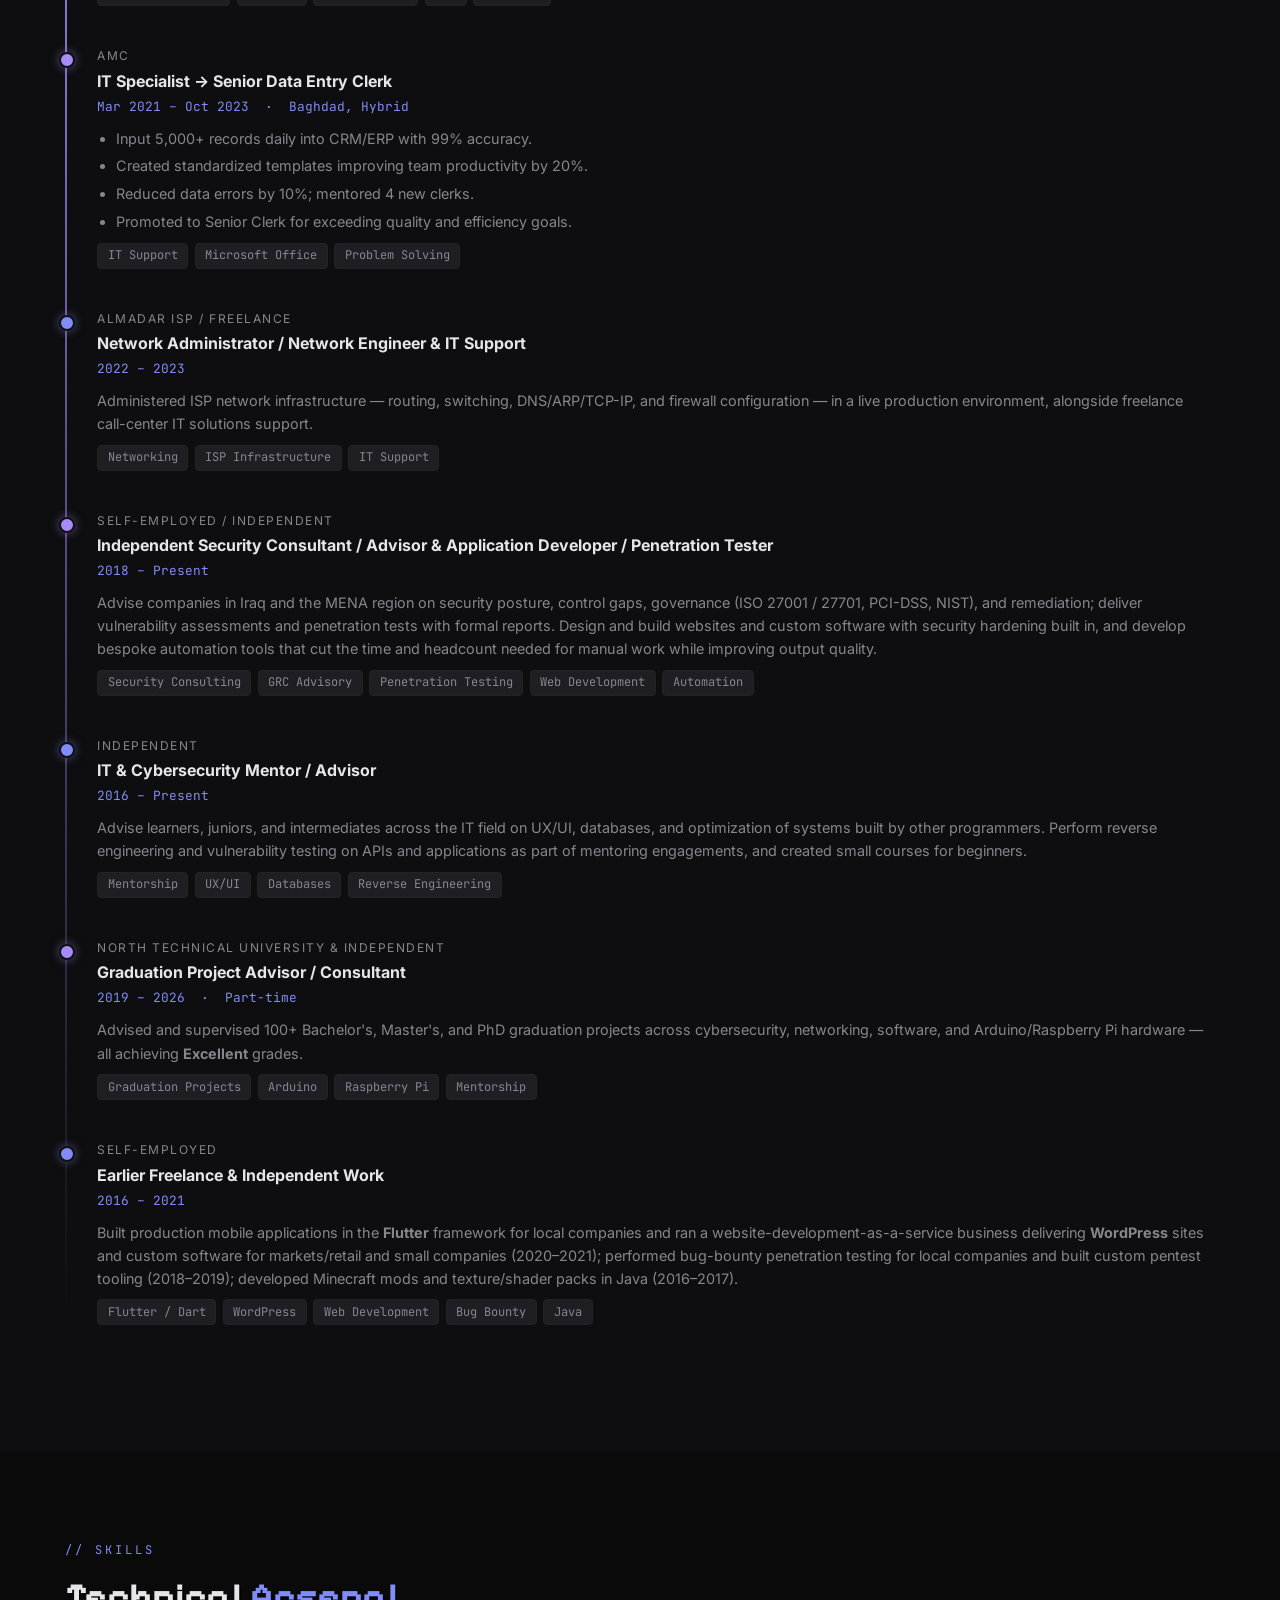
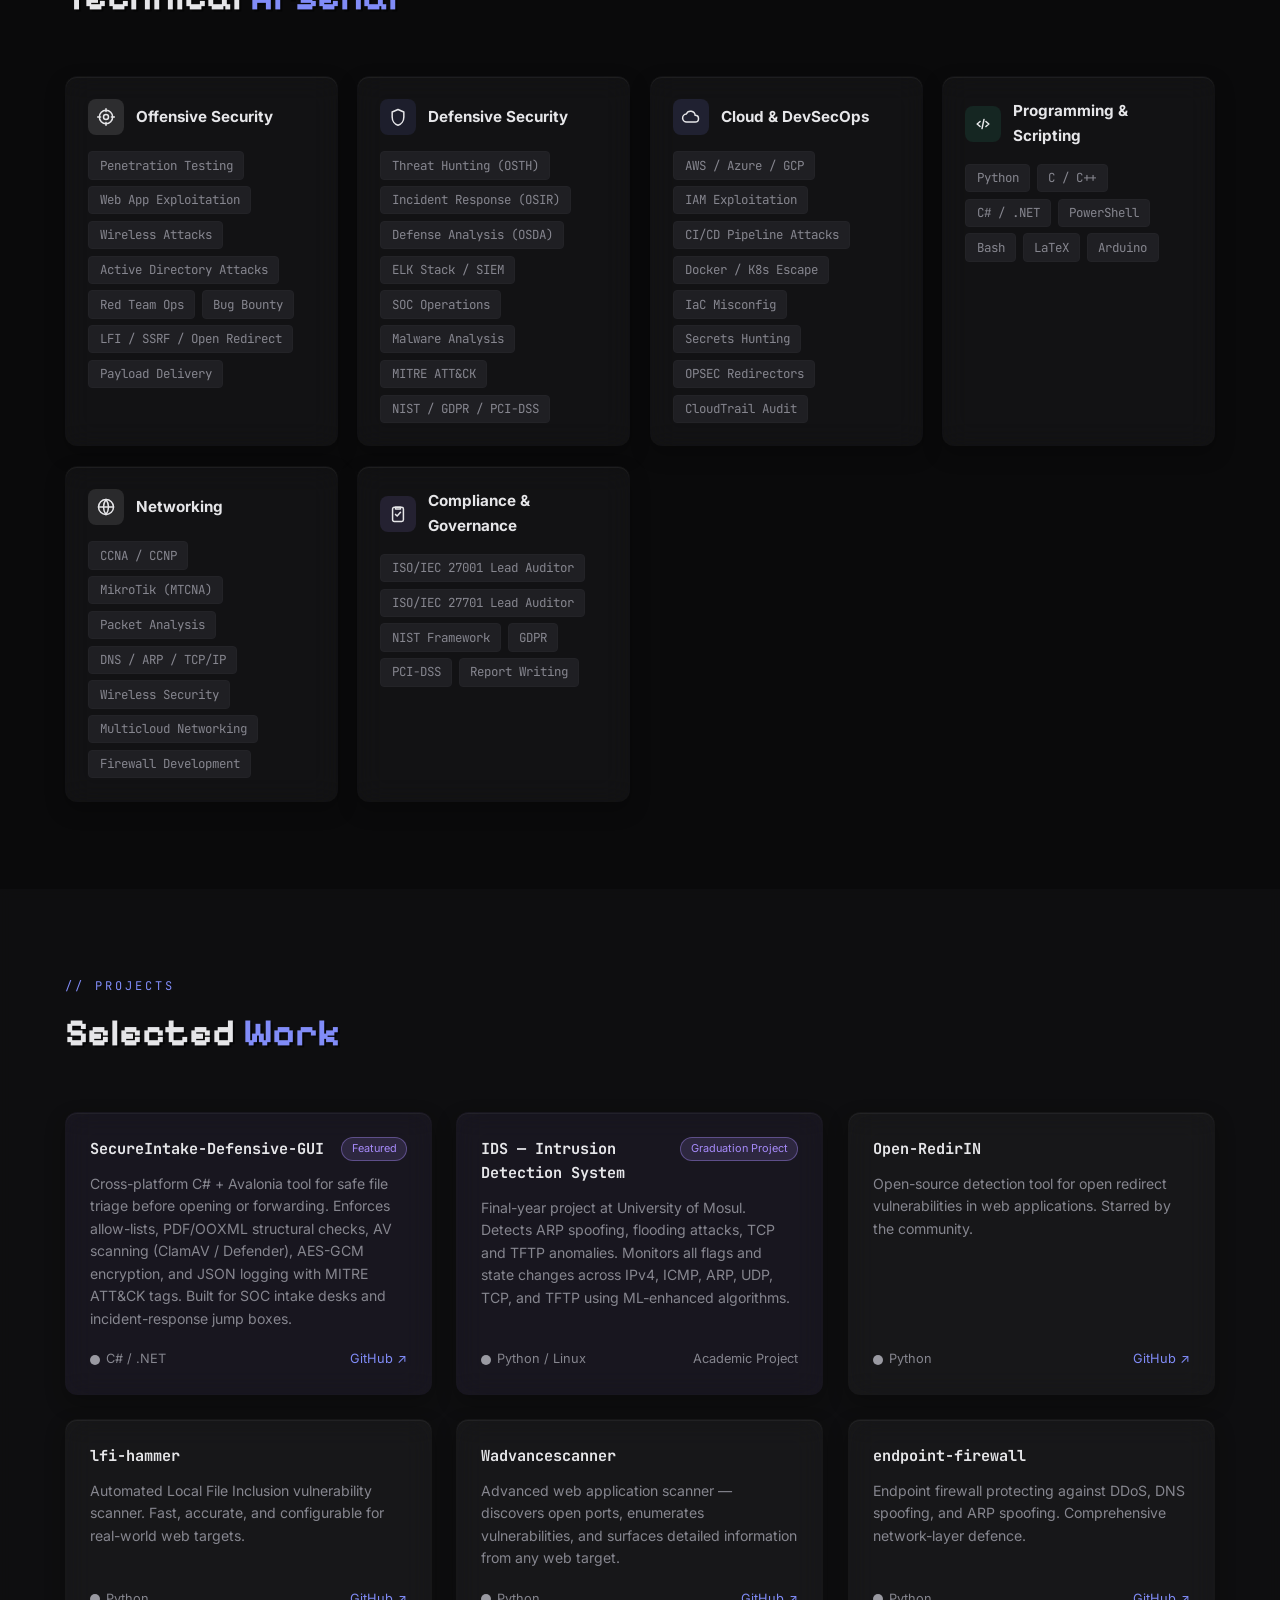
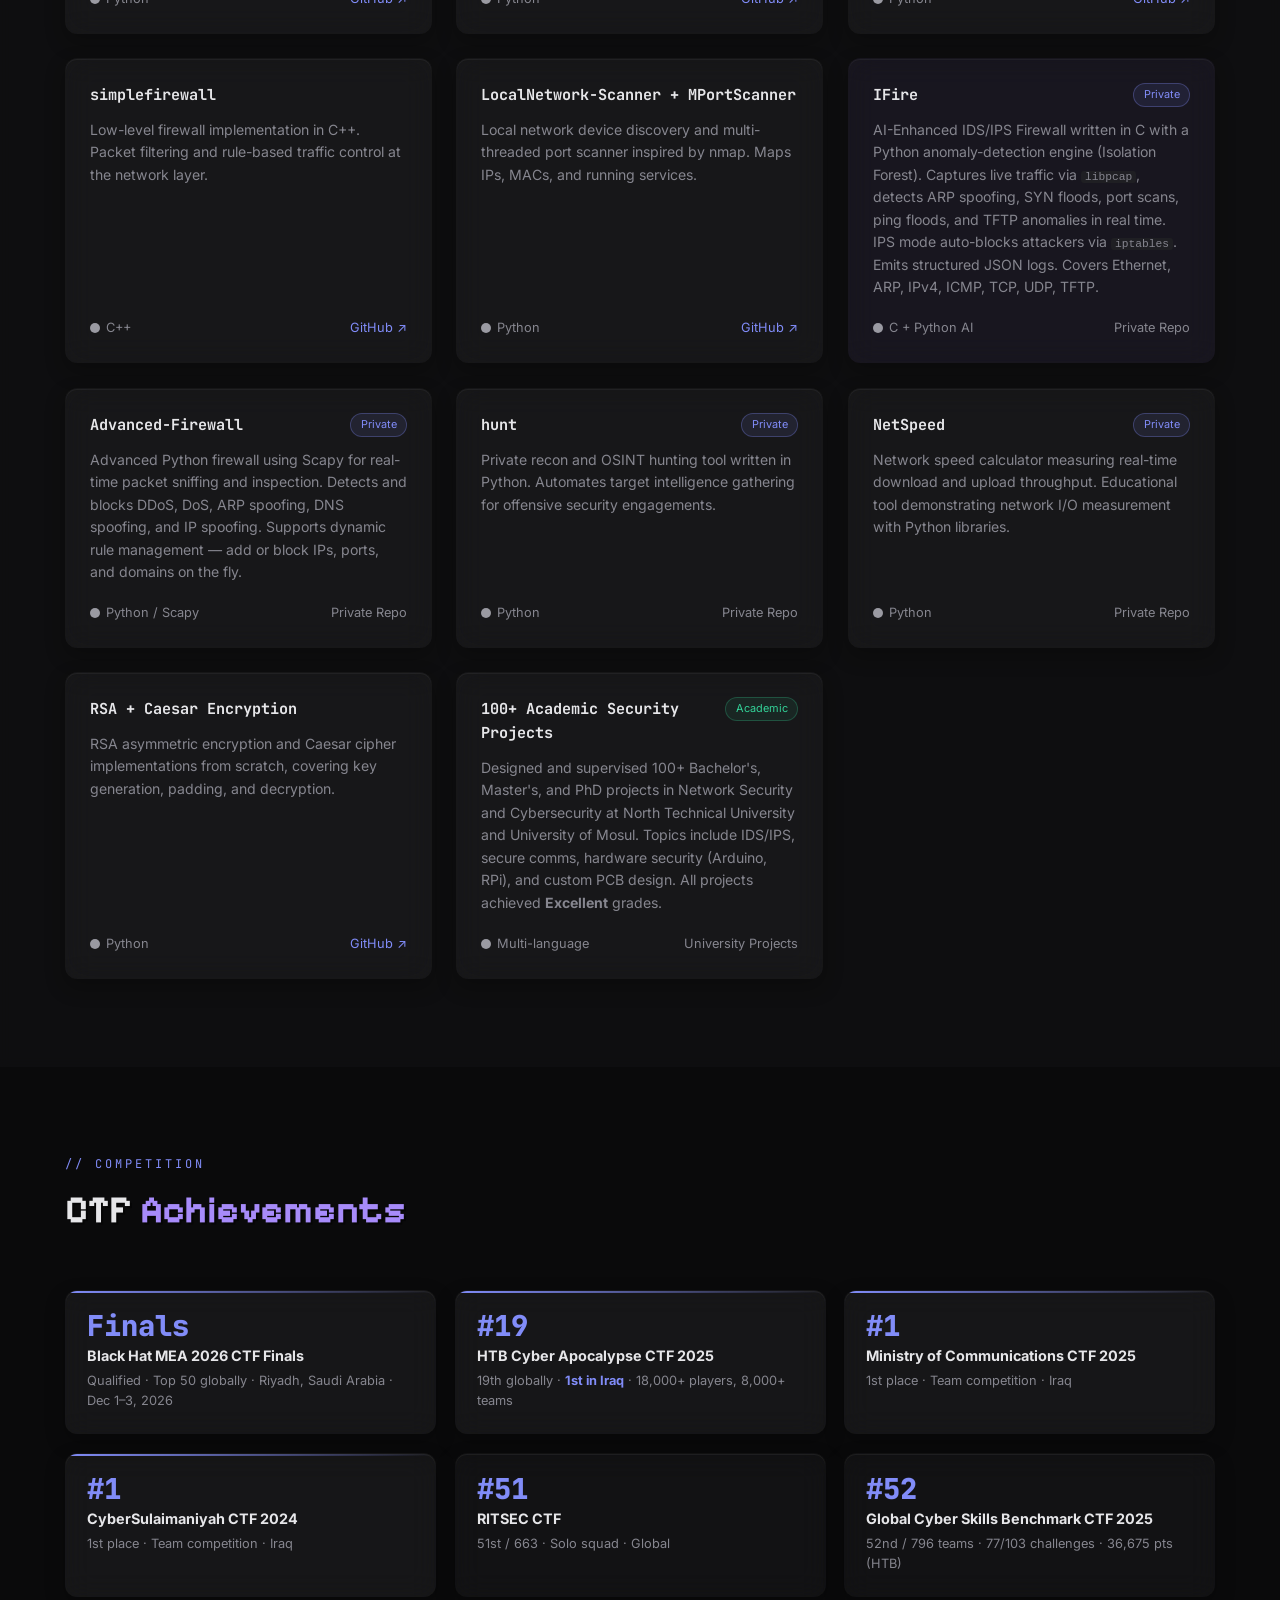
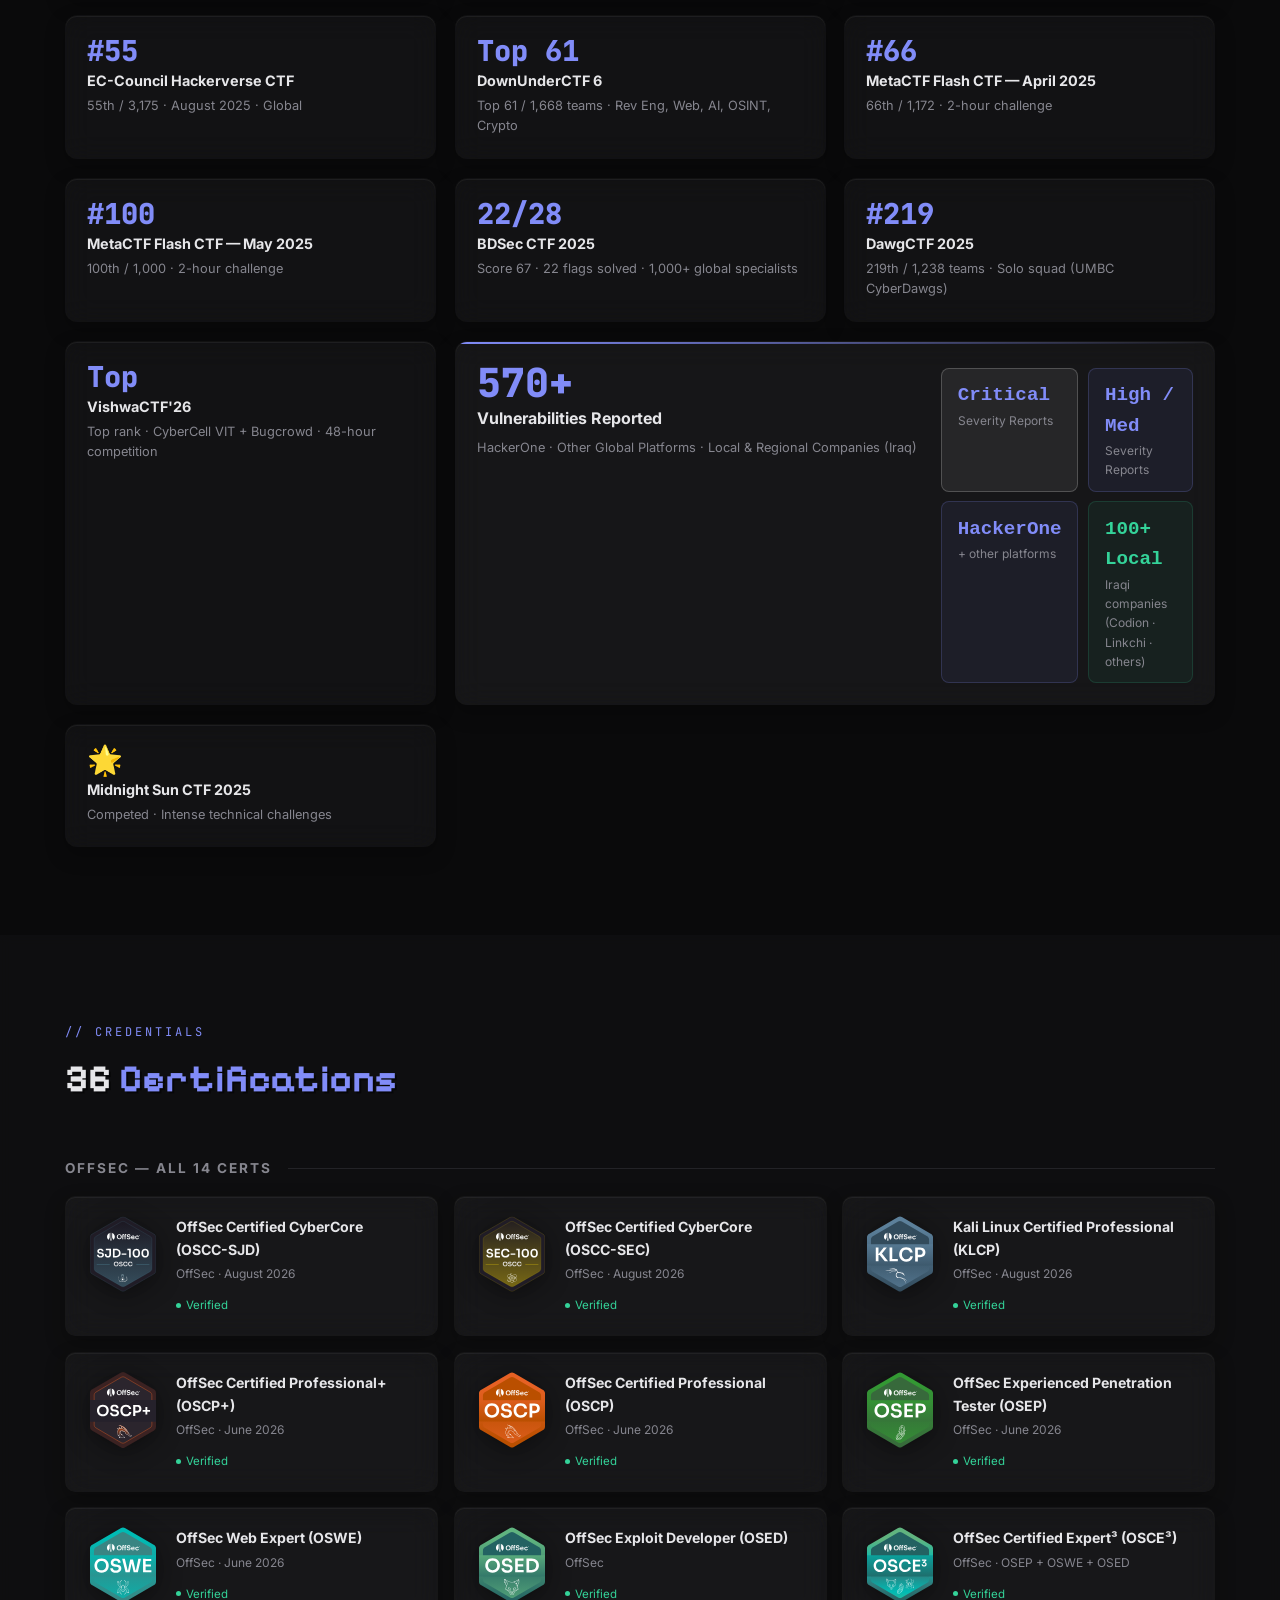
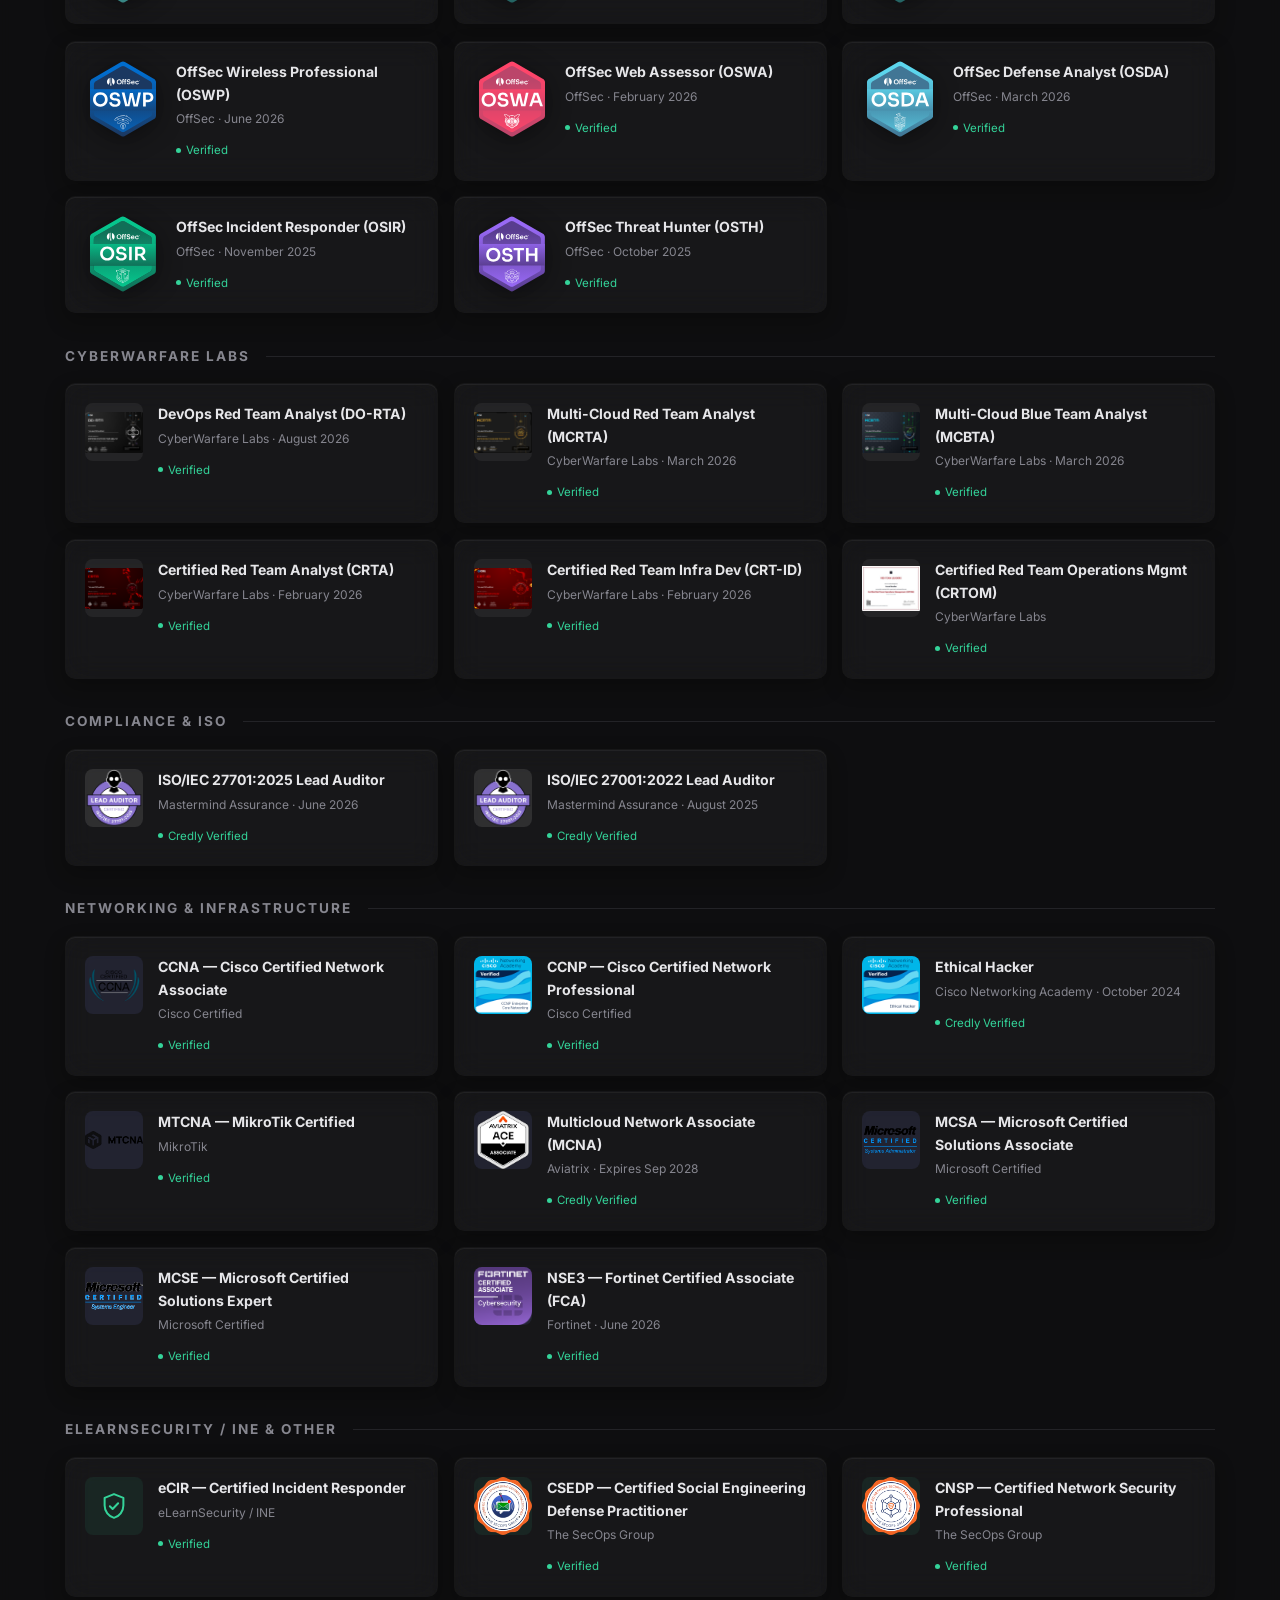
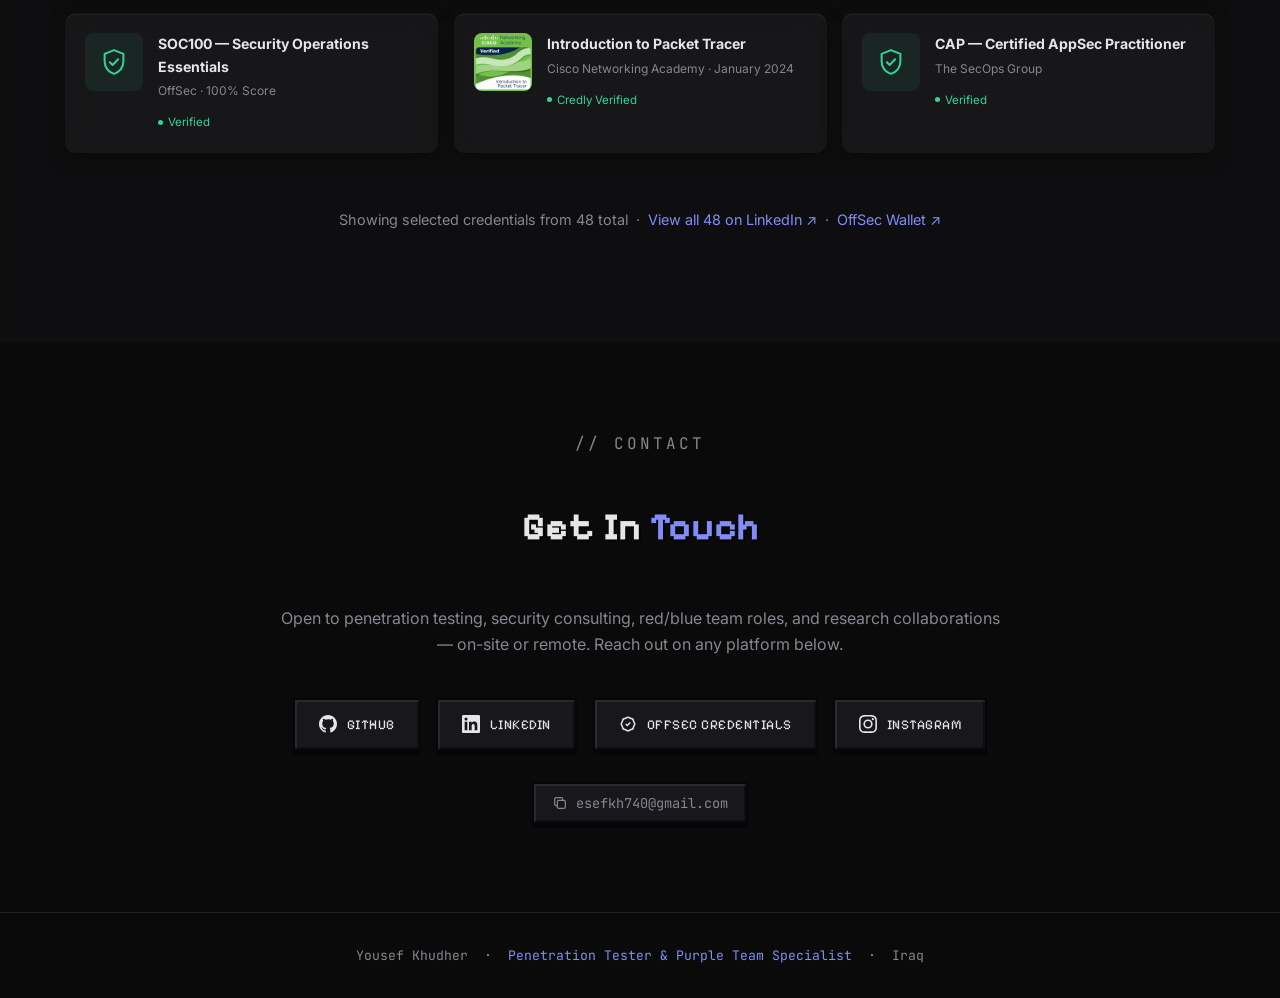
==== commit 2478bd4b: "Name tested applications; move Flutter work to pre-2020 Raise the Iraqi disclosure count to 100+ and" ====
--- a/index.html
+++ b/index.html
@@ -780,7 +780,7 @@
           as well as direct engagements with <strong>local and regional companies in Iraq and the MENA region</strong> —
           I have discovered and responsibly disclosed <strong>570+ vulnerabilities</strong>,
           ranging from Critical severity to Medium, across real-world web applications and infrastructure.
-          This includes <strong>50+ vulnerabilities</strong> found in Iraqi companies such as
+          This includes <strong>100+ vulnerabilities</strong> found in Iraqi companies such as
           <strong>Codion Solutions</strong>, <strong>Linkchi for Software Solutions</strong>,
           and other private companies — responsibly disclosed to help strengthen local digital security.
         </p>
@@ -865,9 +865,10 @@
               strategy and full-scope adversary emulation engagements across initial access, privilege escalation,
               lateral movement, and post-exploitation. Building offensive tooling and attack infrastructure
               including C2 frameworks, redirectors, and custom payloads for OPSEC-safe operations.
-              Discovered and responsibly disclosed <strong>50+ vulnerabilities</strong>
-              across local Iraqi companies including <strong>Codion Solutions</strong>,
-              <strong>Linkchi for Software Solutions</strong>, and other private companies.
+              Discovered and responsibly disclosed <strong>100+ vulnerabilities</strong>
+              across local Iraqi companies and their production applications — including
+              <strong>Codion Solutions (Mantaqty)</strong>, <strong>Linkchi for Software Solutions</strong>,
+              <strong>FOR YOU MARKET</strong>, and <strong>Shaghlaty</strong>.
             </div>
             <div class="tl-tags">
               <span class="tl-tag">Red Team</span><span class="tl-tag">Security Leadership</span>
@@ -1049,14 +1050,13 @@
         <div class="tl-desc">
           Advise companies in Iraq and the MENA region on security posture, control gaps, governance
           (ISO 27001 / 27701, PCI-DSS, NIST), and remediation; deliver vulnerability assessments and
-          penetration tests with formal reports. Designed and built multiple production mobile applications
-          in the <strong>Flutter</strong> framework for local companies, plus websites and custom software
+          penetration tests with formal reports. Design and build websites and custom software
           with security hardening built in, and develop bespoke automation tools that cut the time
           and headcount needed for manual work while improving output quality.
         </div>
         <div class="tl-tags">
           <span class="tl-tag">Security Consulting</span><span class="tl-tag">GRC Advisory</span>
-          <span class="tl-tag">Penetration Testing</span><span class="tl-tag">Flutter / Dart</span>
+          <span class="tl-tag">Penetration Testing</span>
           <span class="tl-tag">Web Development</span><span class="tl-tag">Automation</span>
         </div>
       </div>
@@ -1097,14 +1097,16 @@
         <div class="tl-role">Earlier Freelance &amp; Independent Work</div>
         <div class="tl-date">2016 – 2021</div>
         <div class="tl-desc">
-          Ran a website-development-as-a-service business delivering <strong>WordPress</strong> sites and
+          Built production mobile applications in the <strong>Flutter</strong> framework for local companies and
+          ran a website-development-as-a-service business delivering <strong>WordPress</strong> sites and
           custom software for markets/retail and small companies (2020–2021); performed bug-bounty penetration
           testing for local companies and built custom pentest tooling (2018–2019); developed
           Minecraft mods and texture/shader packs in Java (2016–2017).
         </div>
         <div class="tl-tags">
-          <span class="tl-tag">Web Development</span><span class="tl-tag">WordPress</span>
-          <span class="tl-tag">Bug Bounty</span><span class="tl-tag">Java</span>
+          <span class="tl-tag">Flutter / Dart</span><span class="tl-tag">WordPress</span>
+          <span class="tl-tag">Web Development</span><span class="tl-tag">Bug Bounty</span>
+          <span class="tl-tag">Java</span>
         </div>
       </div>
 
@@ -1535,7 +1537,7 @@
               <div style="font-size:0.75rem; color:var(--muted);">+ other platforms</div>
             </div>
             <div style="background:rgba(52,211,153,0.06); border:1px solid rgba(52,211,153,0.15); border-radius:8px; padding:0.7rem 1rem;">
-              <div style="font-size:1.2rem; font-weight:900; color:var(--green); font-family:monospace;">50+ Local</div>
+              <div style="font-size:1.2rem; font-weight:900; color:var(--green); font-family:monospace;">100+ Local</div>
               <div style="font-size:0.75rem; color:var(--muted);">Iraqi companies (Codion · Linkchi · others)</div>
             </div>
           </div>
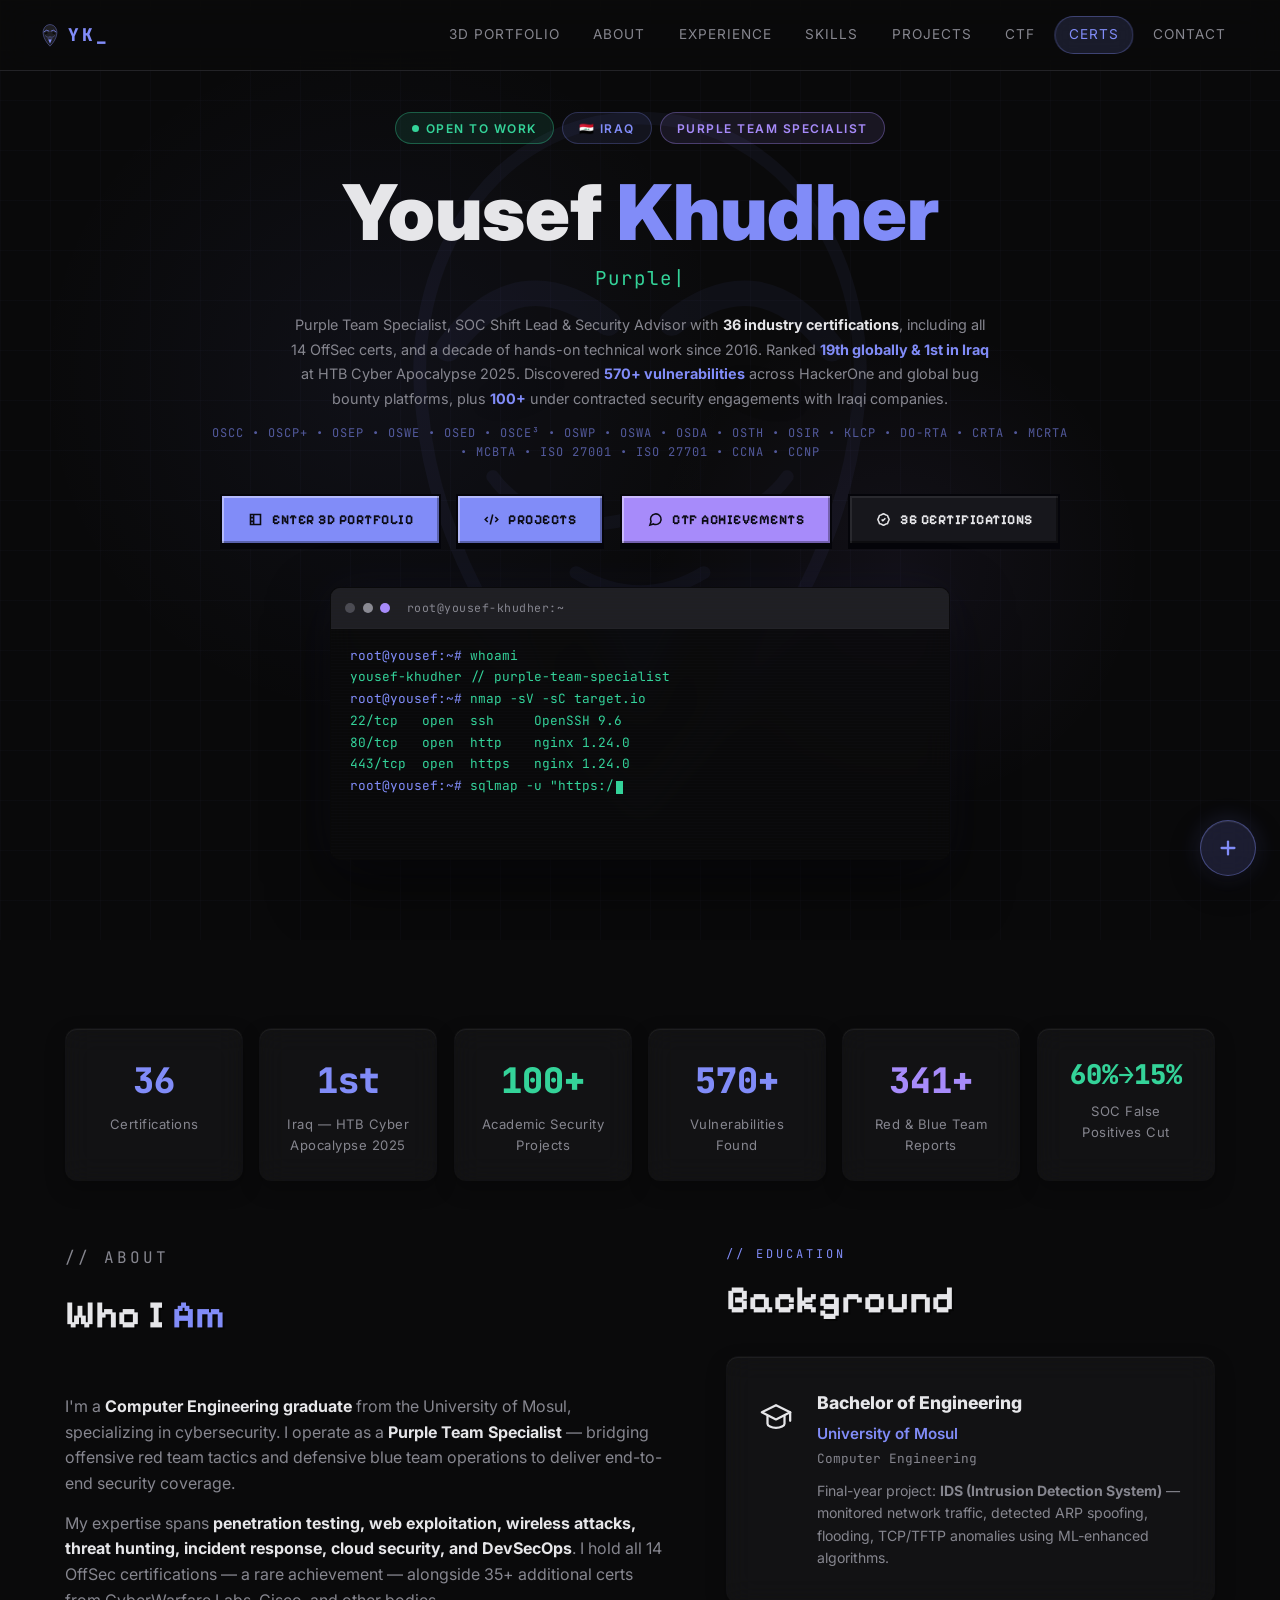
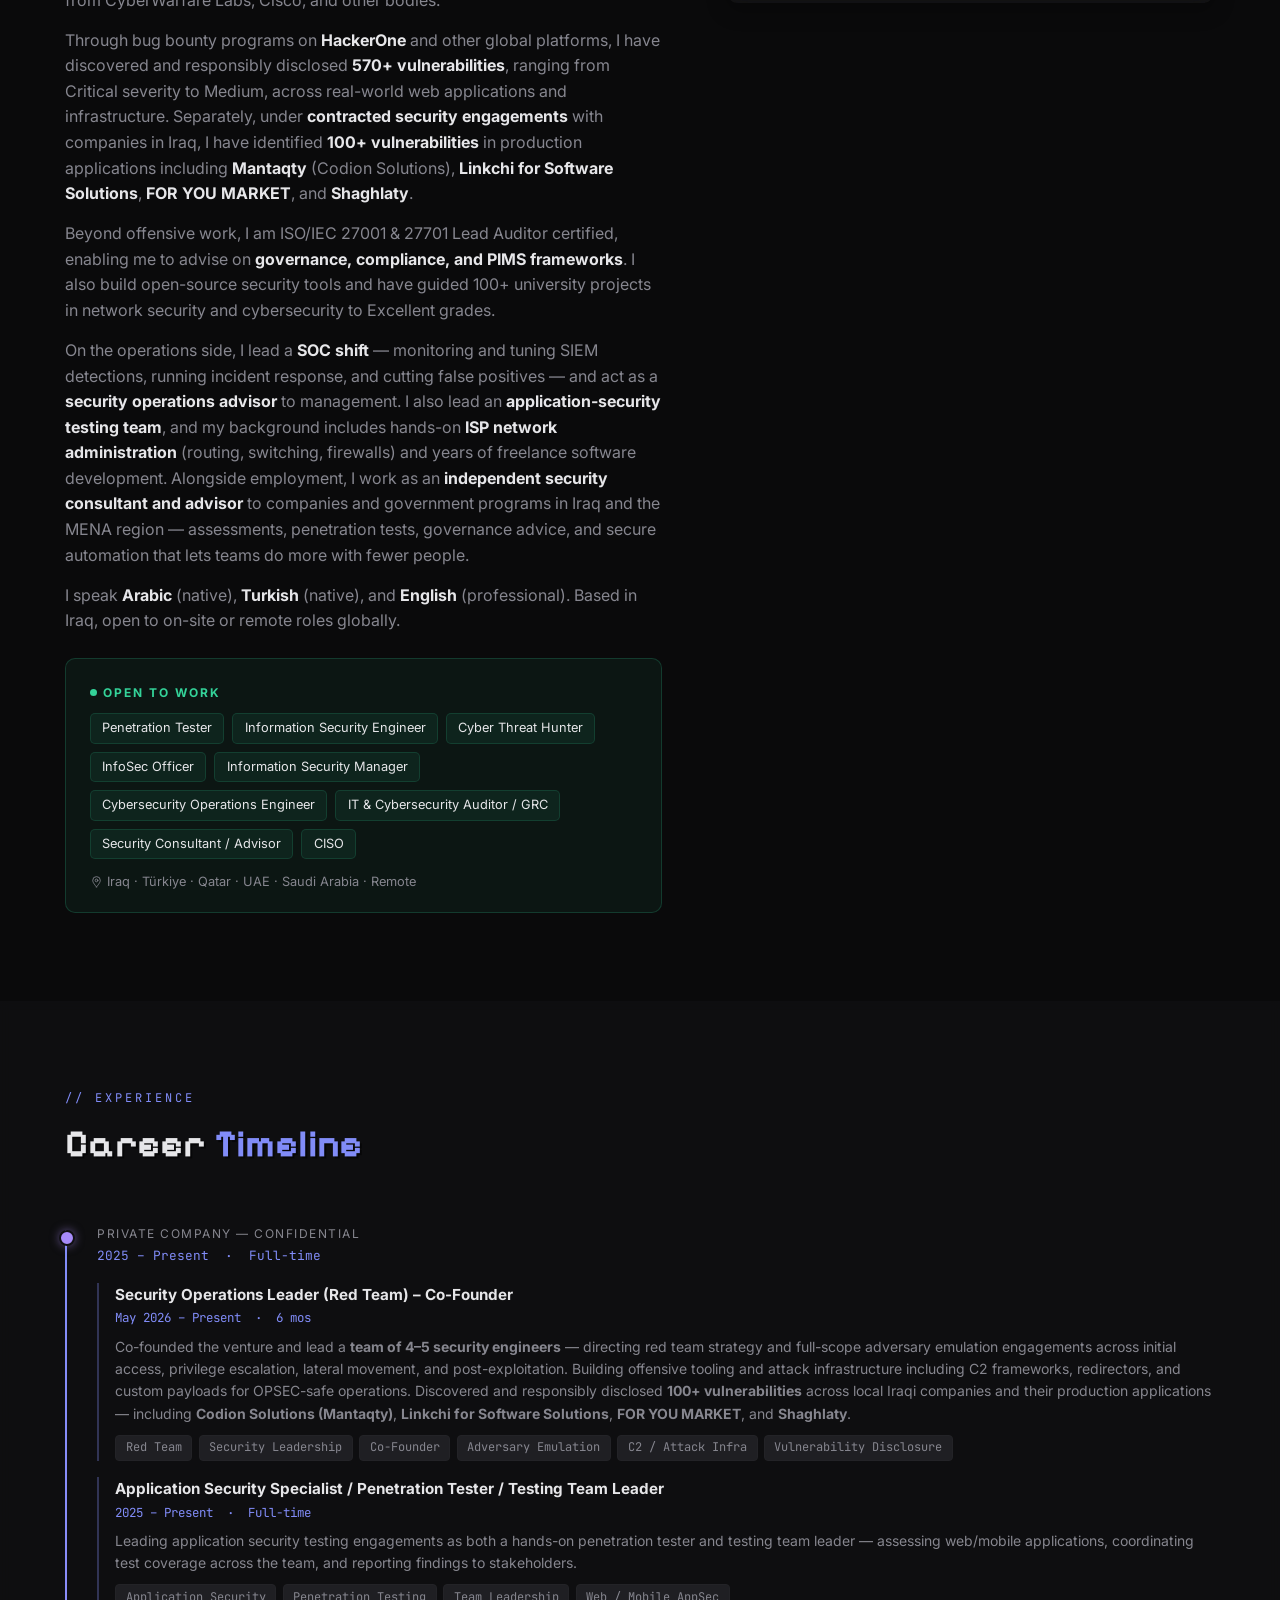
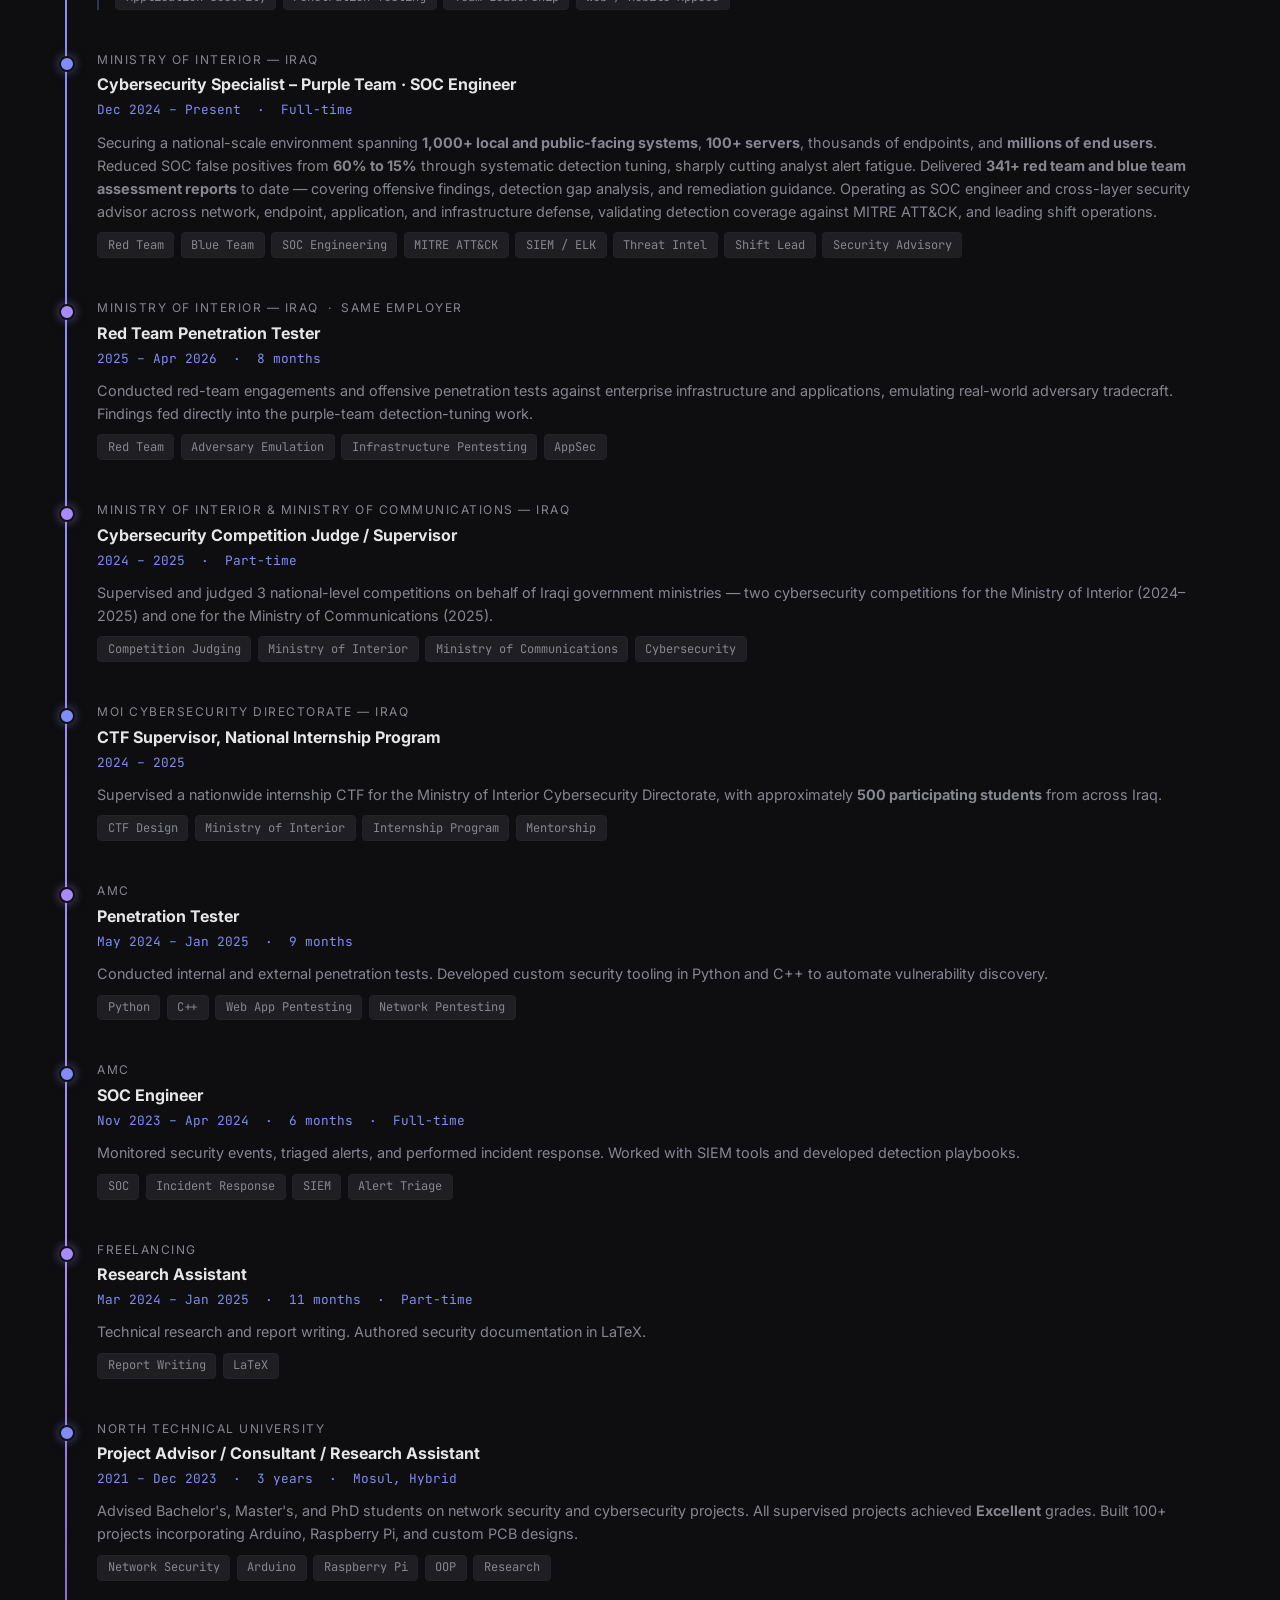
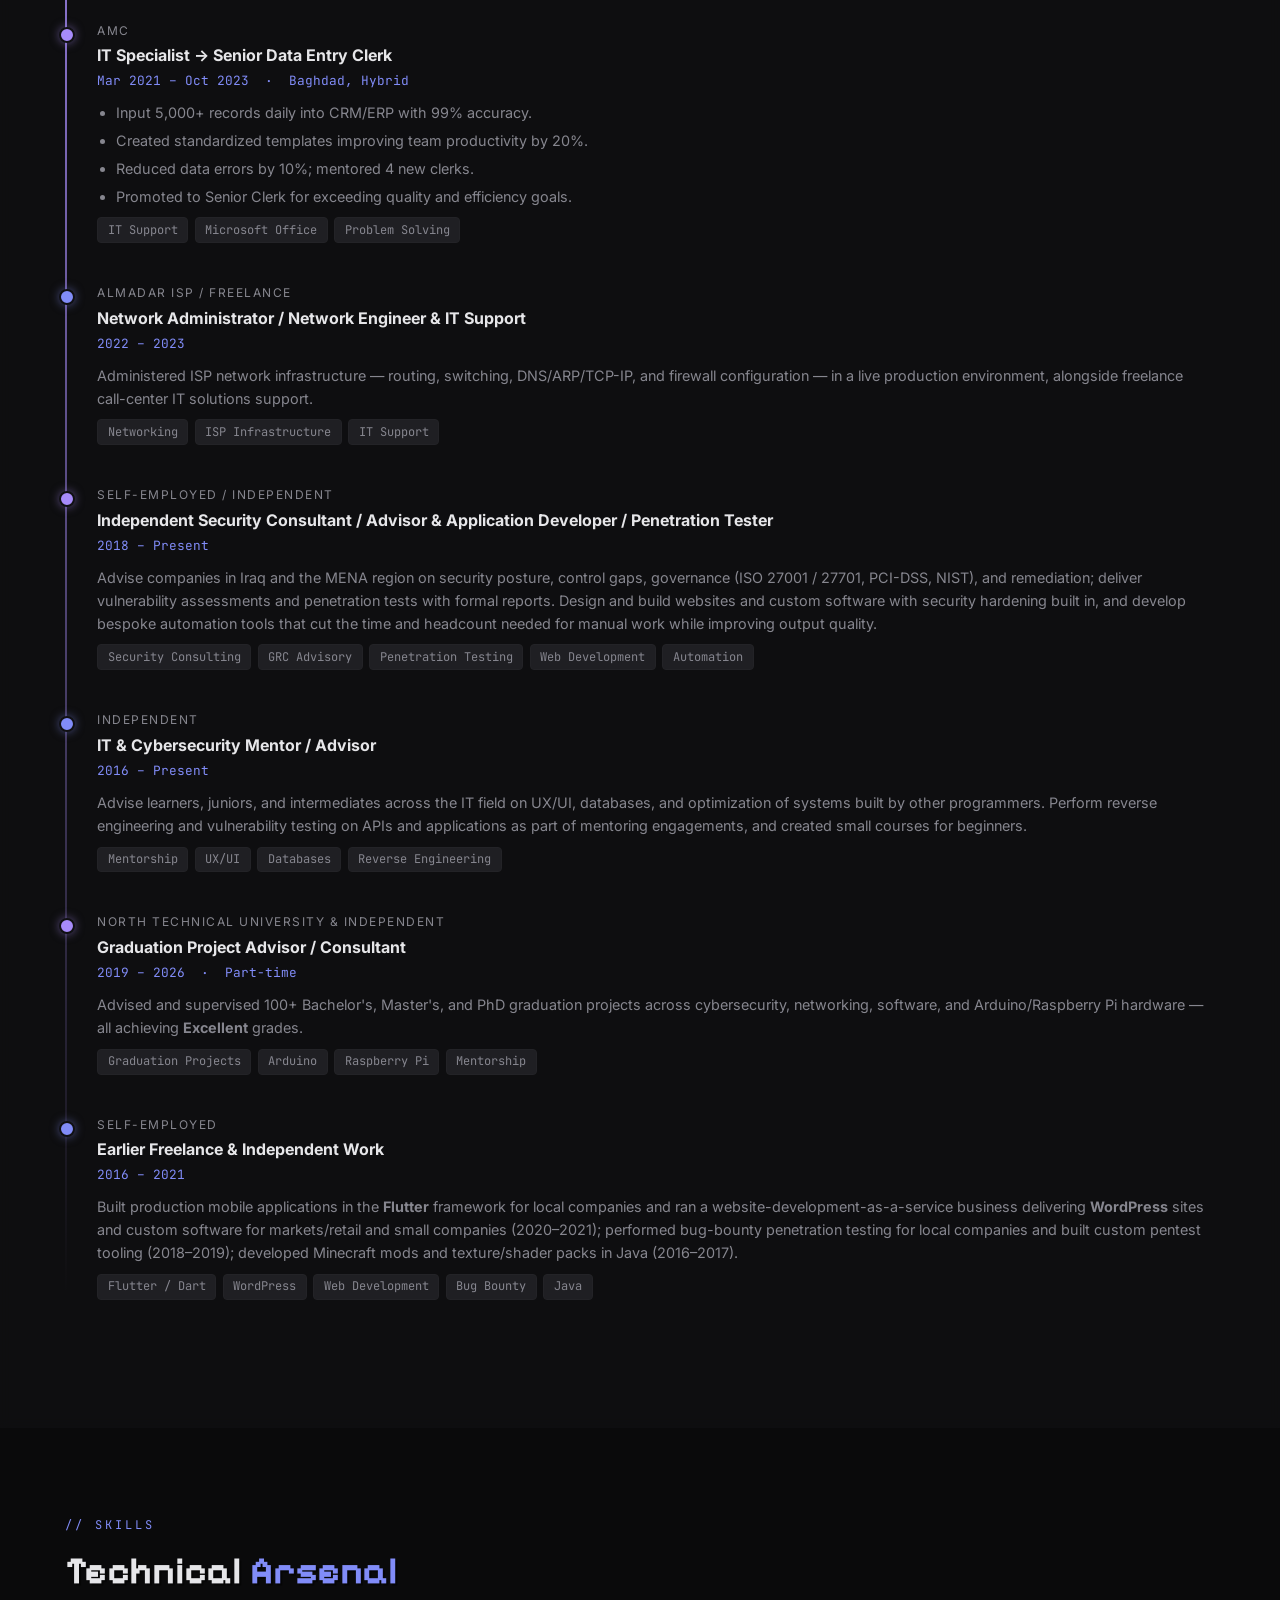
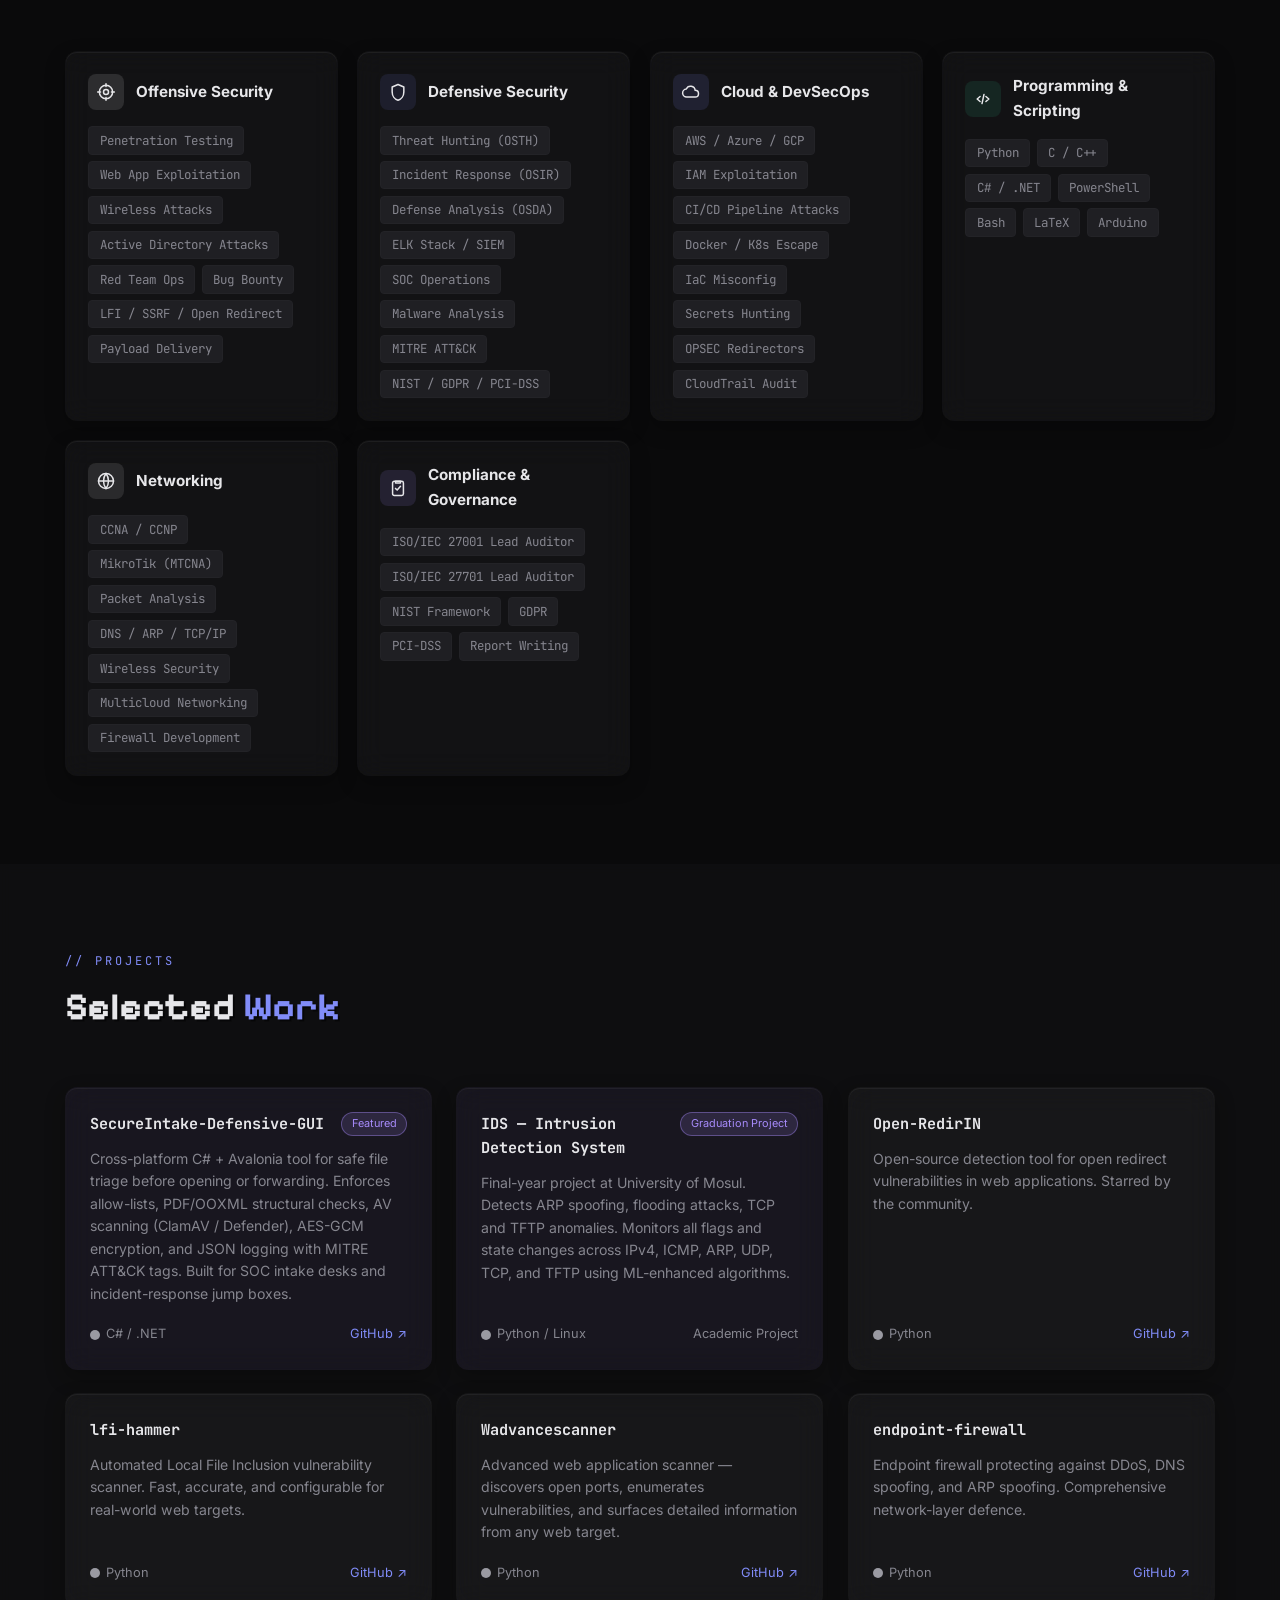
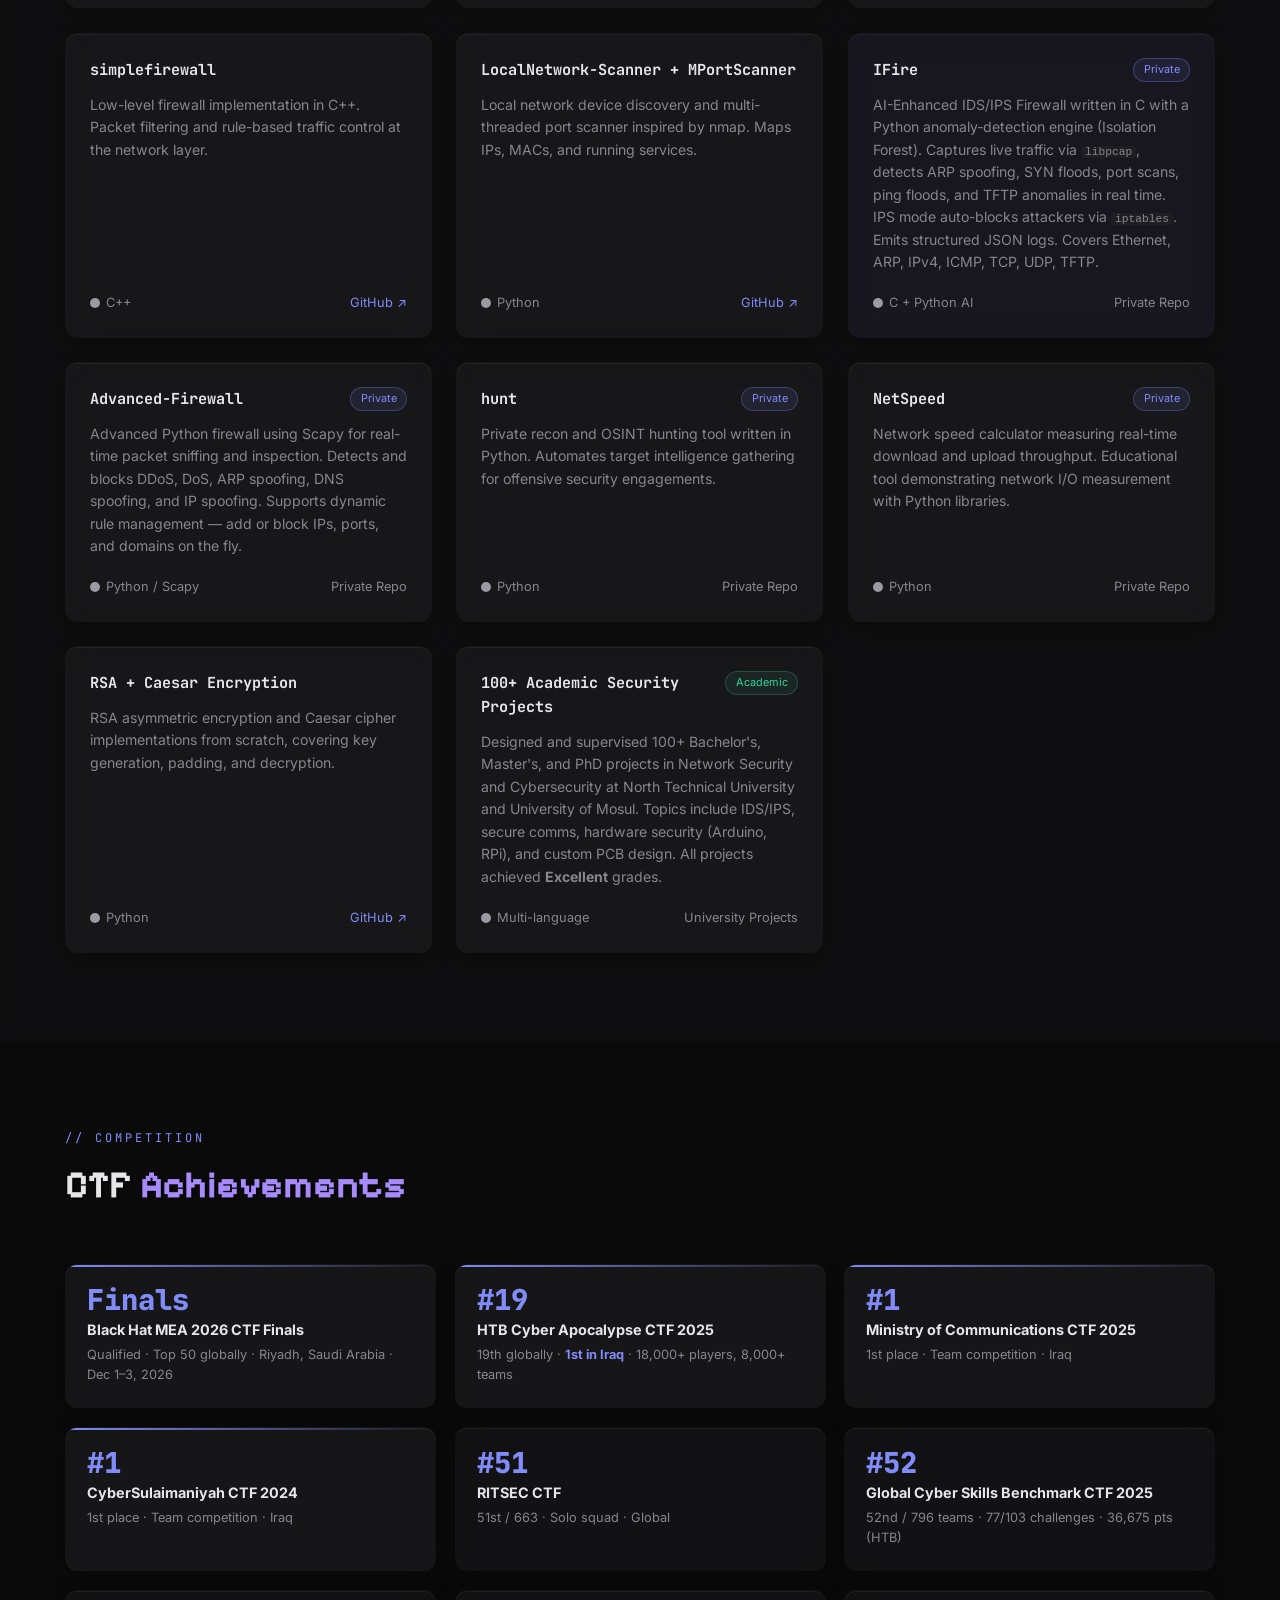
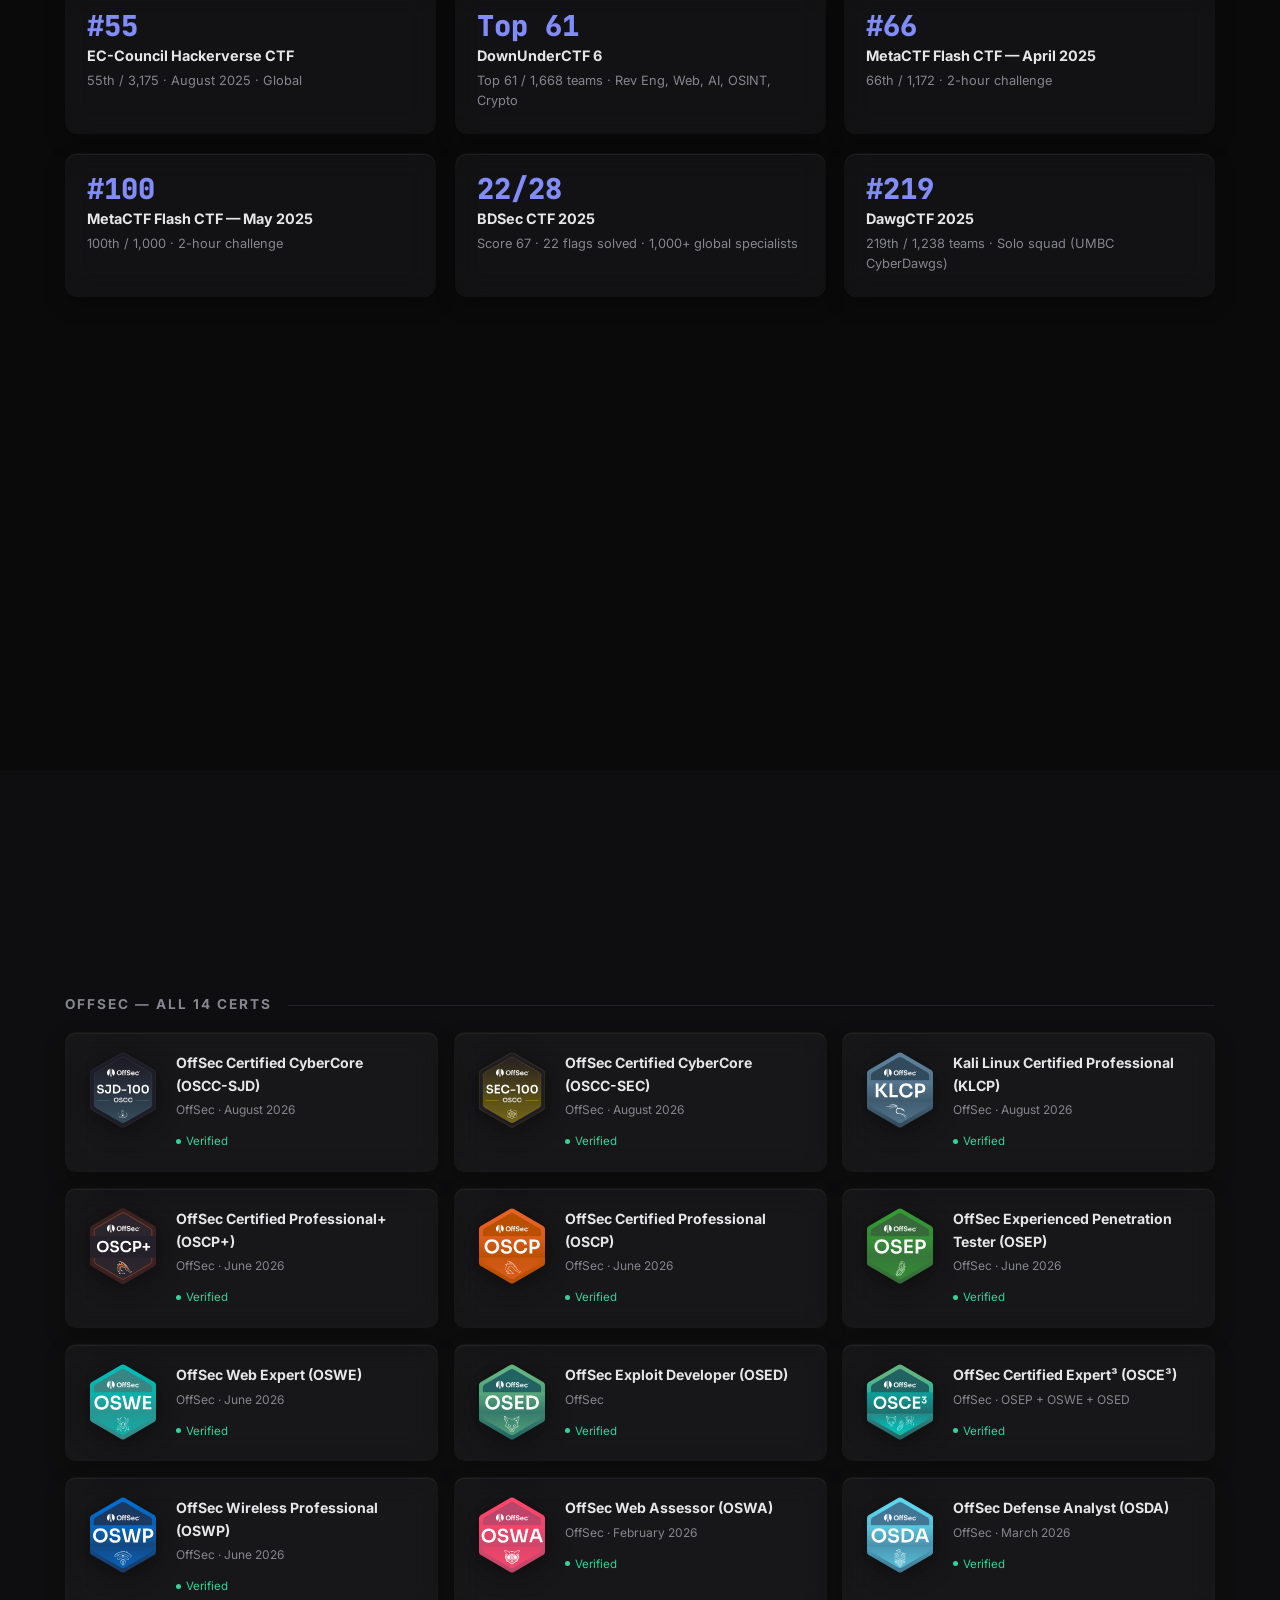
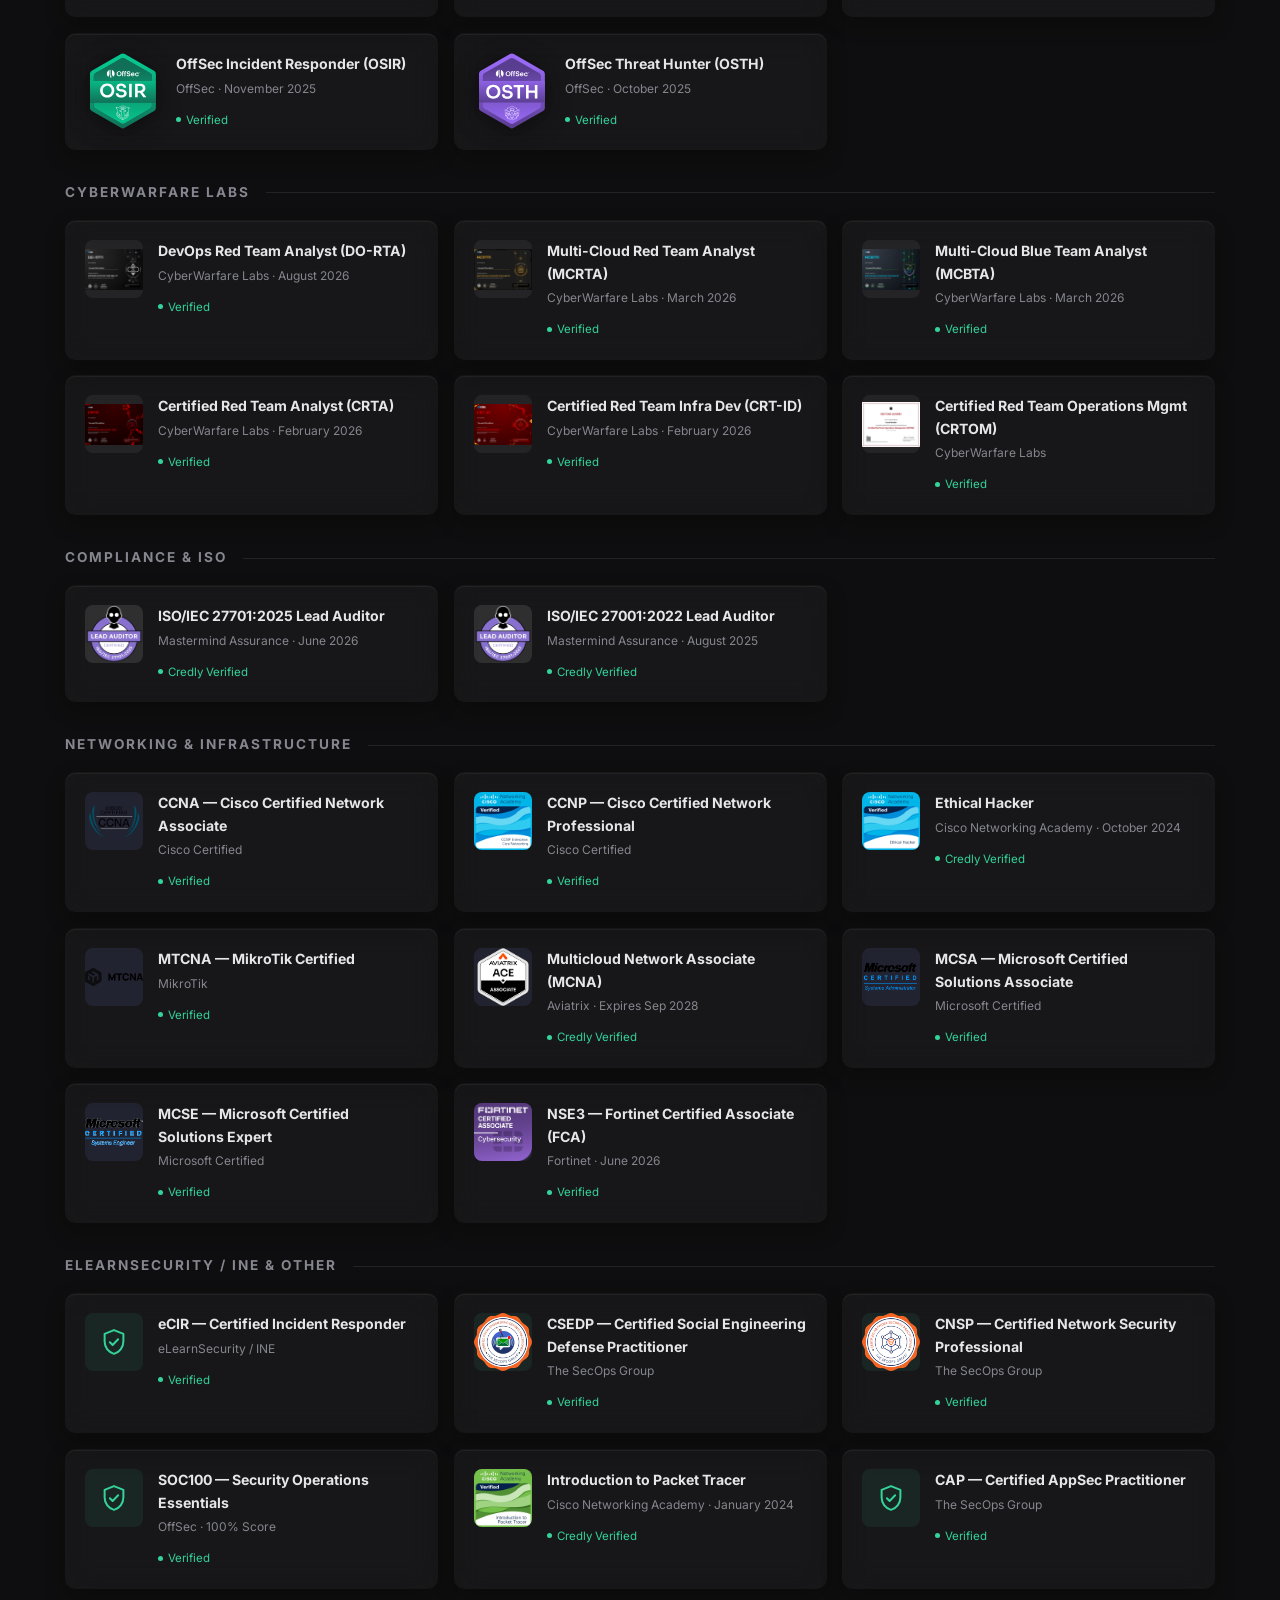
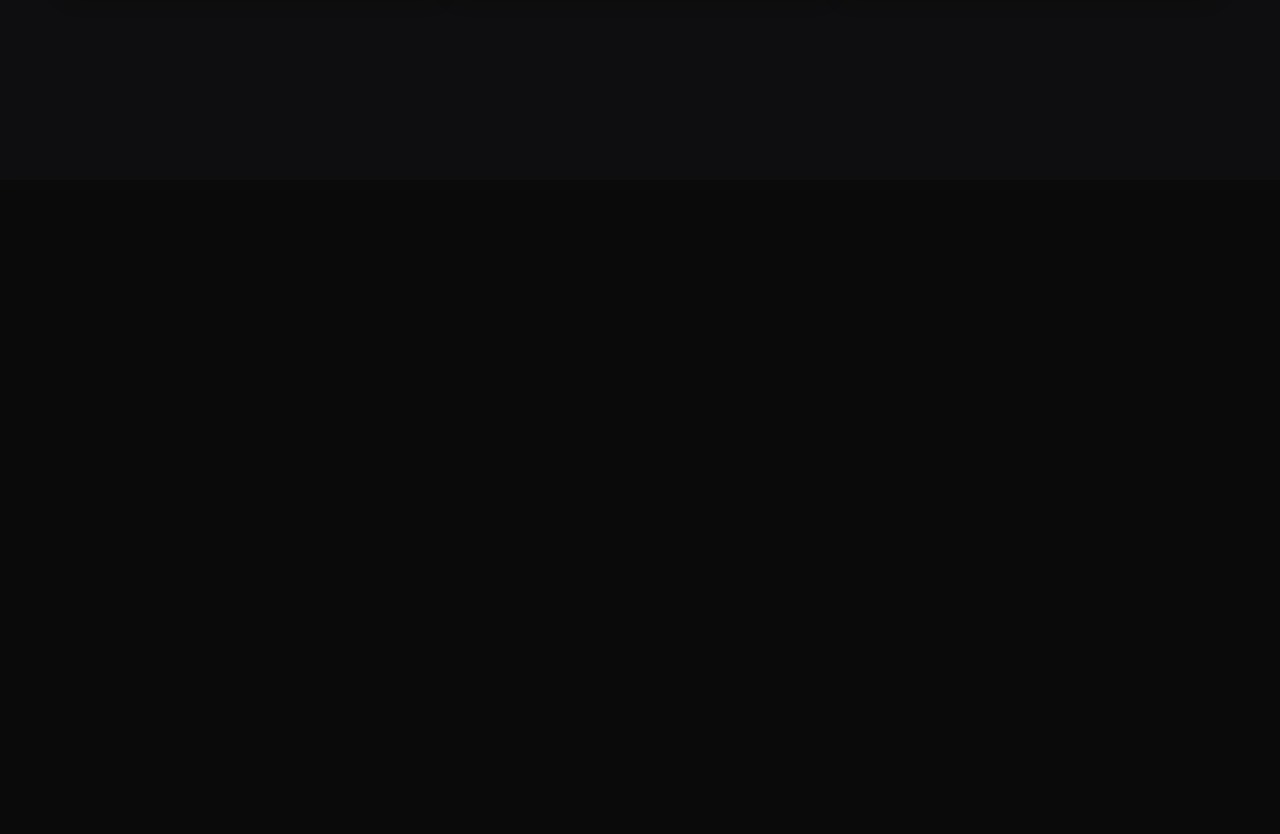
==== commit 22949992: "Separate contracted engagement findings from bug bounty disclosures The 100+ Iraqi findings came fro" ====
--- a/index.html
+++ b/index.html
@@ -692,7 +692,8 @@
       Purple Team Specialist, SOC Shift Lead &amp; Security Advisor with <strong style="color:var(--text)">36 industry certifications</strong>,
       including all 14 OffSec certs, and a decade of hands-on technical work since 2016. Ranked <strong style="color:#818cf8">19th globally &amp; 1st in Iraq</strong>
       at HTB Cyber Apocalypse 2025. Discovered <strong style="color:var(--orange)">570+ vulnerabilities</strong>
-      across HackerOne, global bug bounty platforms, and local/regional companies.
+      across HackerOne and global bug bounty platforms, plus <strong style="color:var(--orange)">100+</strong>
+      under contracted security engagements with Iraqi companies.
     </p>
 
     <p class="hero-certs-strip">
@@ -776,13 +777,13 @@
           a rare achievement — alongside 35+ additional certs from CyberWarfare Labs, Cisco, and other bodies.
         </p>
         <p>
-          Through bug bounty programs on <strong>HackerOne</strong> and other global platforms —
-          as well as direct engagements with <strong>local and regional companies in Iraq and the MENA region</strong> —
+          Through bug bounty programs on <strong>HackerOne</strong> and other global platforms,
           I have discovered and responsibly disclosed <strong>570+ vulnerabilities</strong>,
           ranging from Critical severity to Medium, across real-world web applications and infrastructure.
-          This includes <strong>100+ vulnerabilities</strong> found in Iraqi companies such as
-          <strong>Codion Solutions</strong>, <strong>Linkchi for Software Solutions</strong>,
-          and other private companies — responsibly disclosed to help strengthen local digital security.
+          Separately, under <strong>contracted security engagements</strong> with companies in Iraq, I have
+          identified <strong>100+ vulnerabilities</strong> in production applications including
+          <strong>Mantaqty</strong> (Codion Solutions), <strong>Linkchi for Software Solutions</strong>,
+          <strong>FOR YOU MARKET</strong>, and <strong>Shaghlaty</strong>.
         </p>
         <p>
           Beyond offensive work, I am ISO/IEC 27001 &amp; 27701 Lead Auditor certified,
@@ -1521,7 +1522,7 @@
           <div>
             <div class="ctf-rank gold-rank" style="font-size:2.5rem;">570+</div>
             <div class="ctf-name" style="font-size:1rem;">Vulnerabilities Reported</div>
-            <div class="ctf-detail" style="margin-top:0.4rem;">HackerOne &middot; Other Global Platforms &middot; Local &amp; Regional Companies (Iraq)</div>
+            <div class="ctf-detail" style="margin-top:0.4rem;">HackerOne &middot; Global Bug Bounty Platforms</div>
           </div>
           <div style="flex:1; min-width:220px; display:grid; grid-template-columns:1fr 1fr; gap:0.6rem; margin-top:0.3rem;">
             <div style="background:rgba(255,255,255,0.07); border:1px solid rgba(255,255,255,0.2); border-radius:8px; padding:0.7rem 1rem;">
@@ -1537,8 +1538,8 @@
               <div style="font-size:0.75rem; color:var(--muted);">+ other platforms</div>
             </div>
             <div style="background:rgba(52,211,153,0.06); border:1px solid rgba(52,211,153,0.15); border-radius:8px; padding:0.7rem 1rem;">
-              <div style="font-size:1.2rem; font-weight:900; color:var(--green); font-family:monospace;">100+ Local</div>
-              <div style="font-size:0.75rem; color:var(--muted);">Iraqi companies (Codion · Linkchi · others)</div>
+              <div style="font-size:1.2rem; font-weight:900; color:var(--green); font-family:monospace;">100+ Contract</div>
+              <div style="font-size:0.75rem; color:var(--muted);">Contracted engagements (Mantaqty · Linkchi · others)</div>
             </div>
           </div>
         </div>
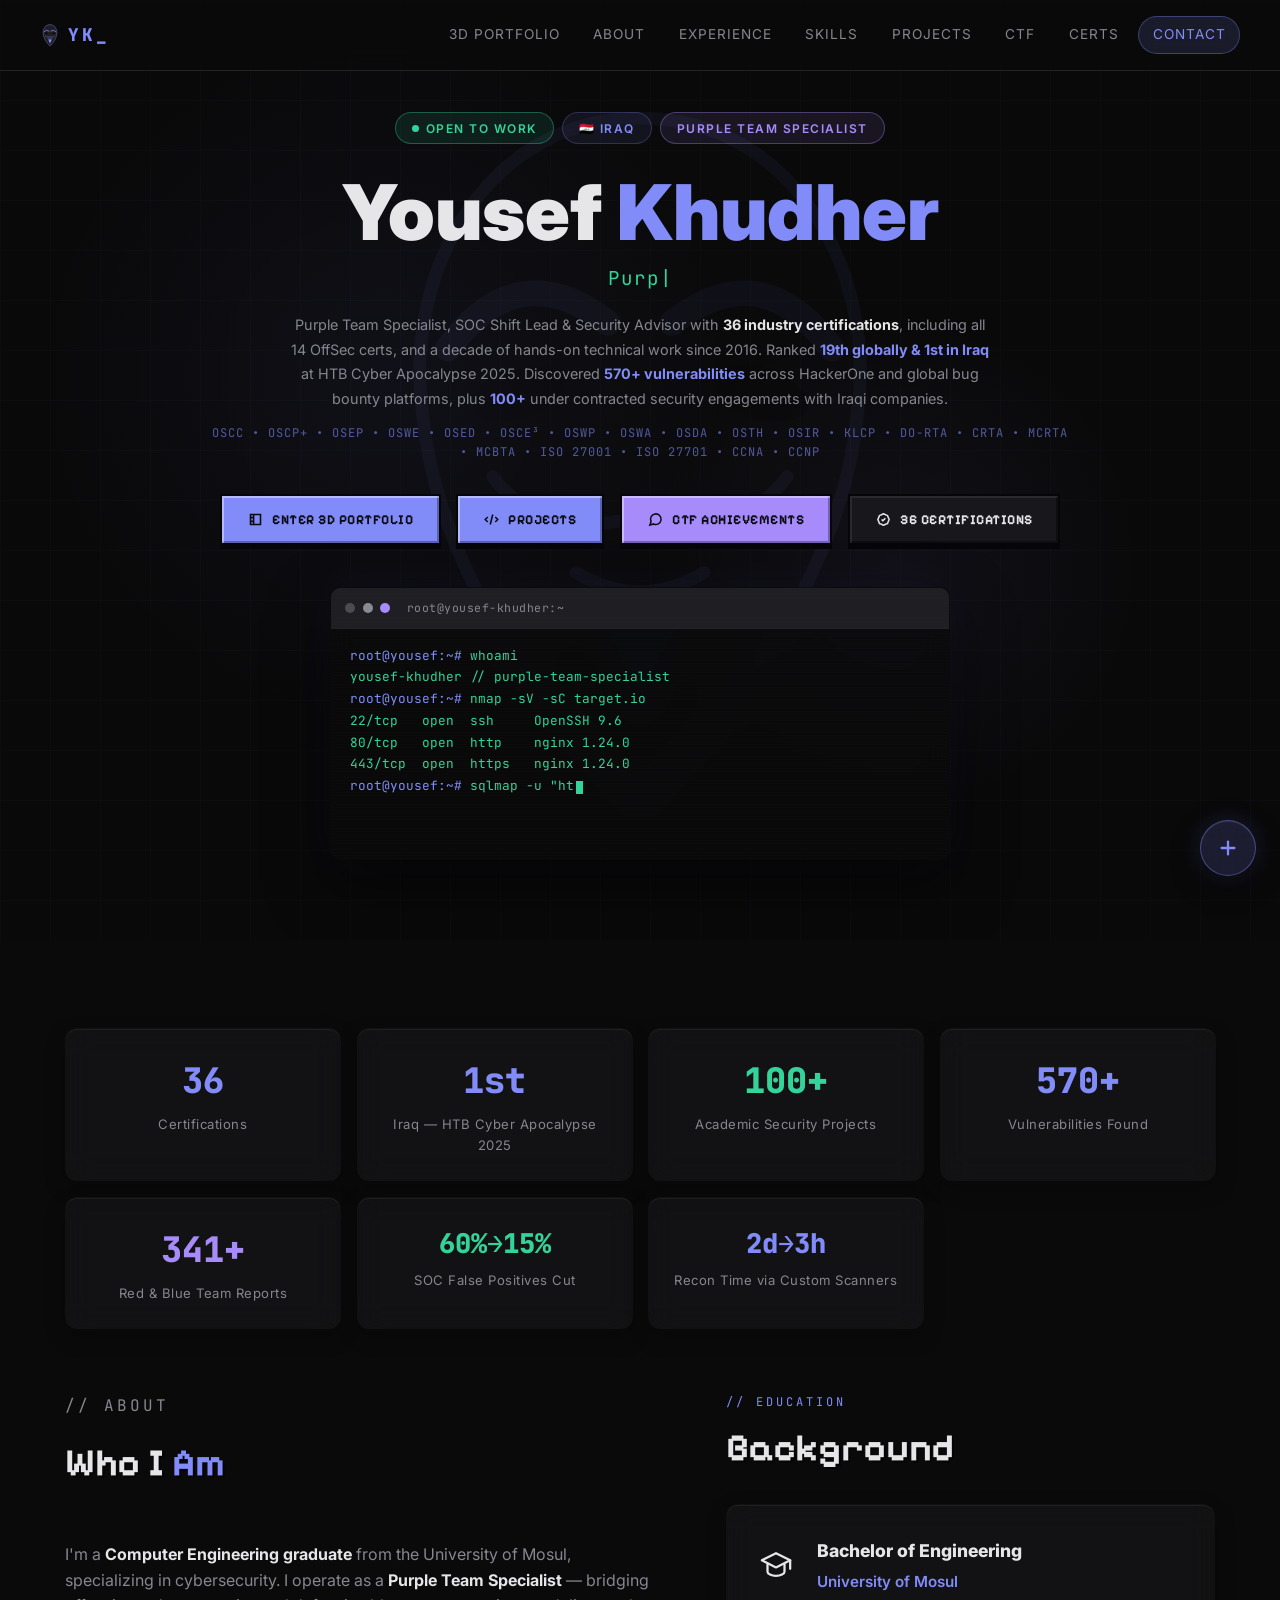
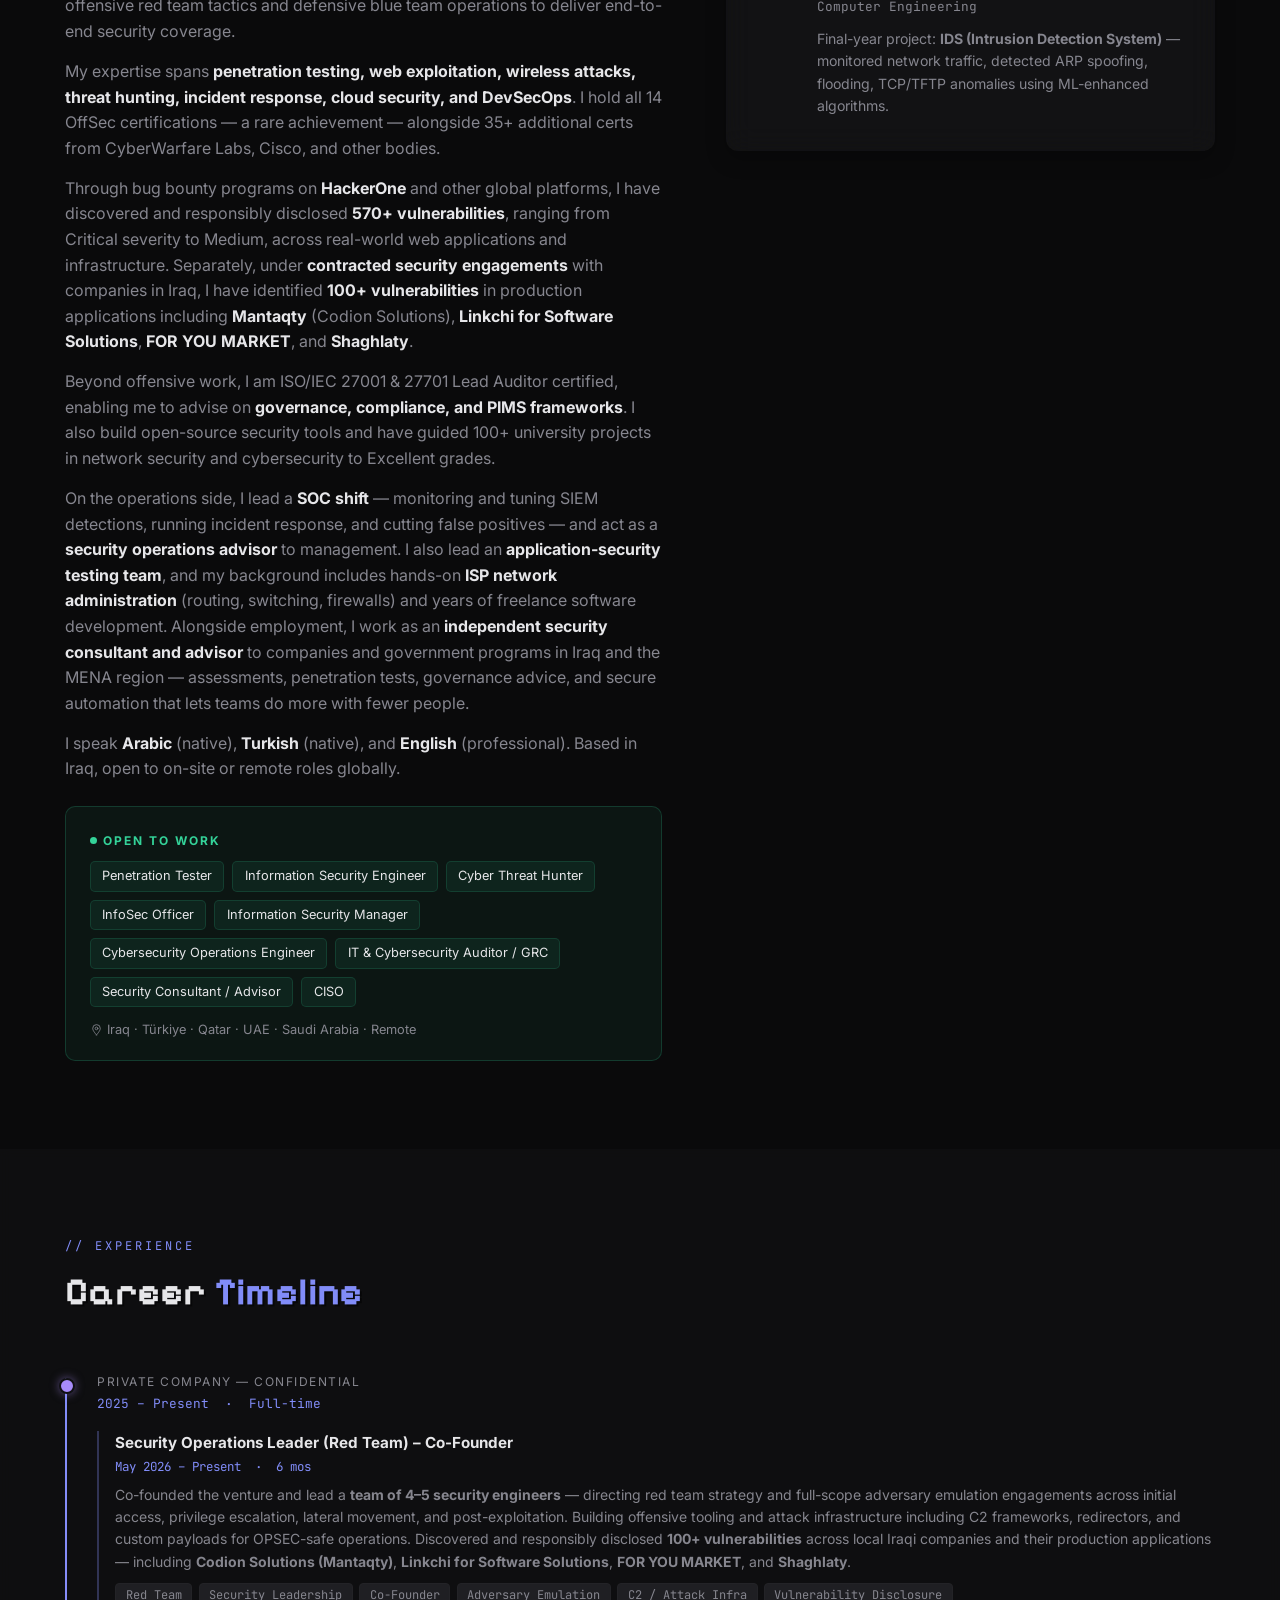
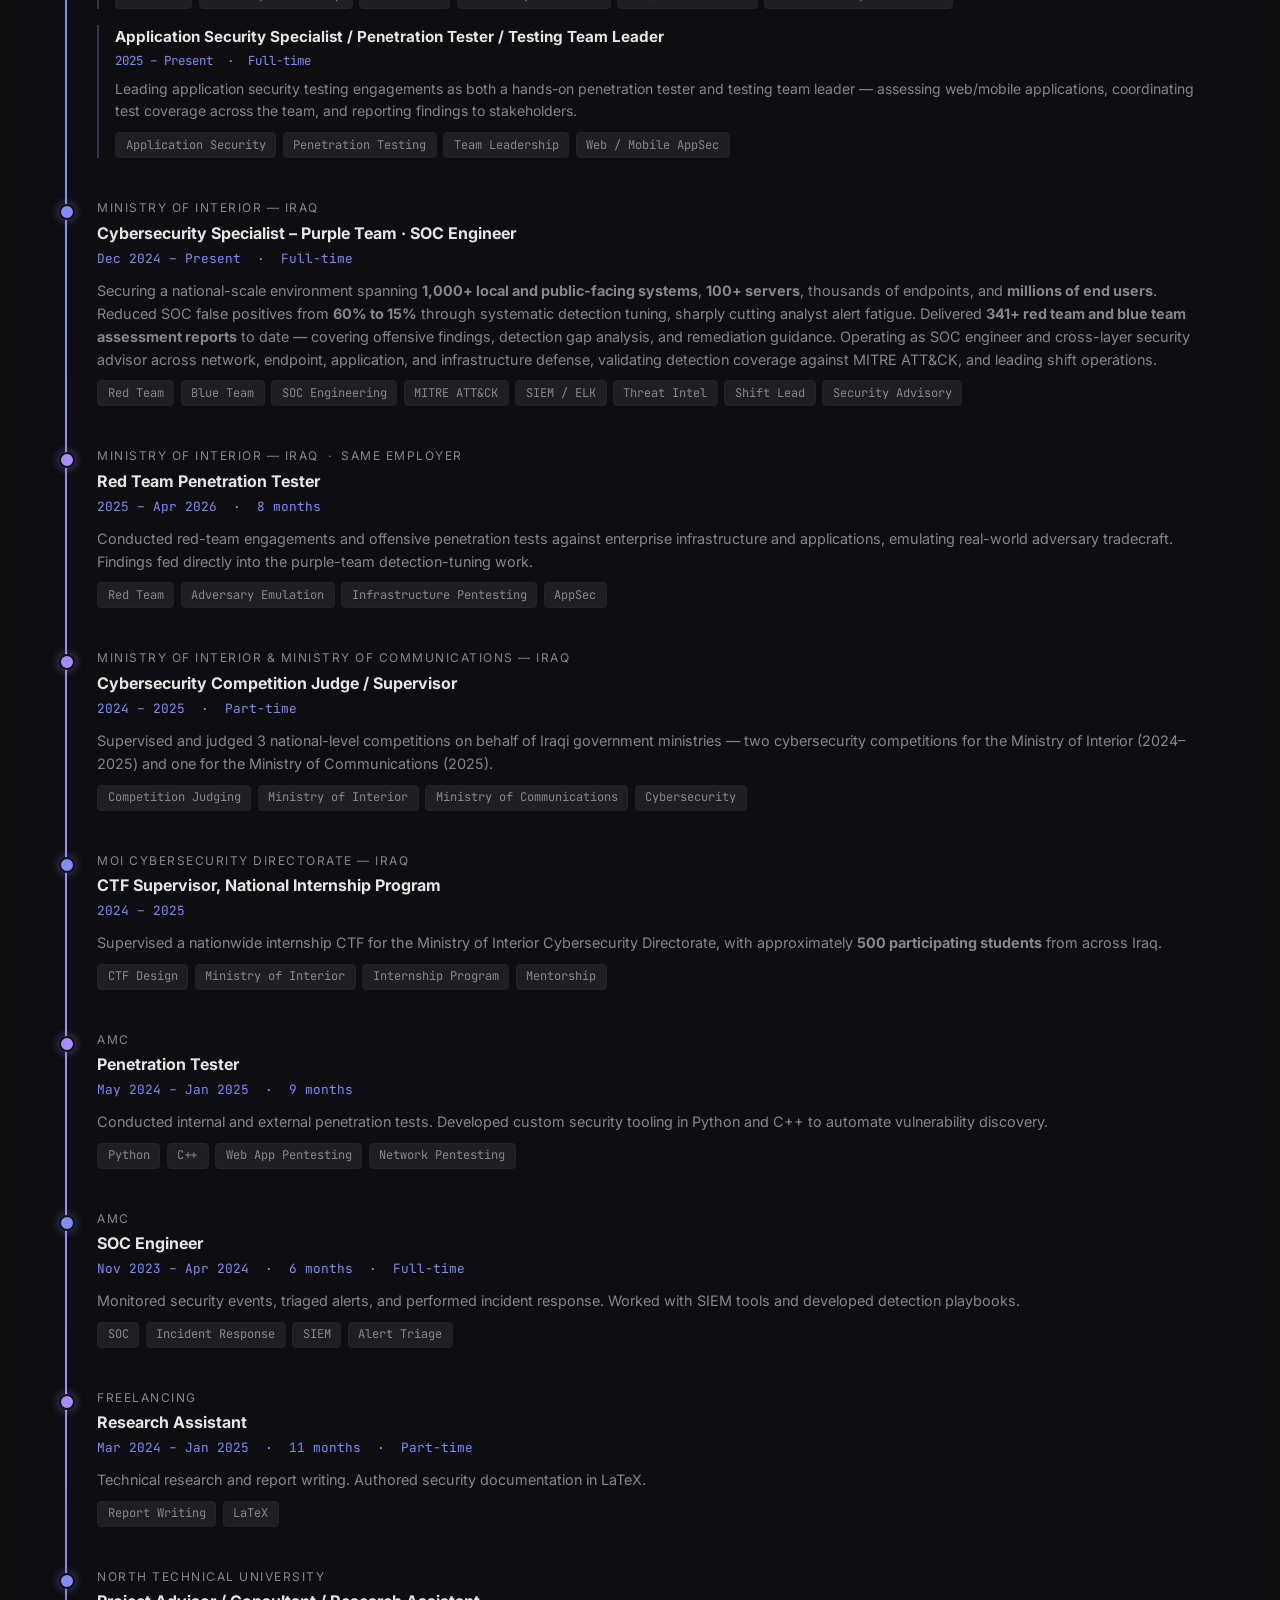
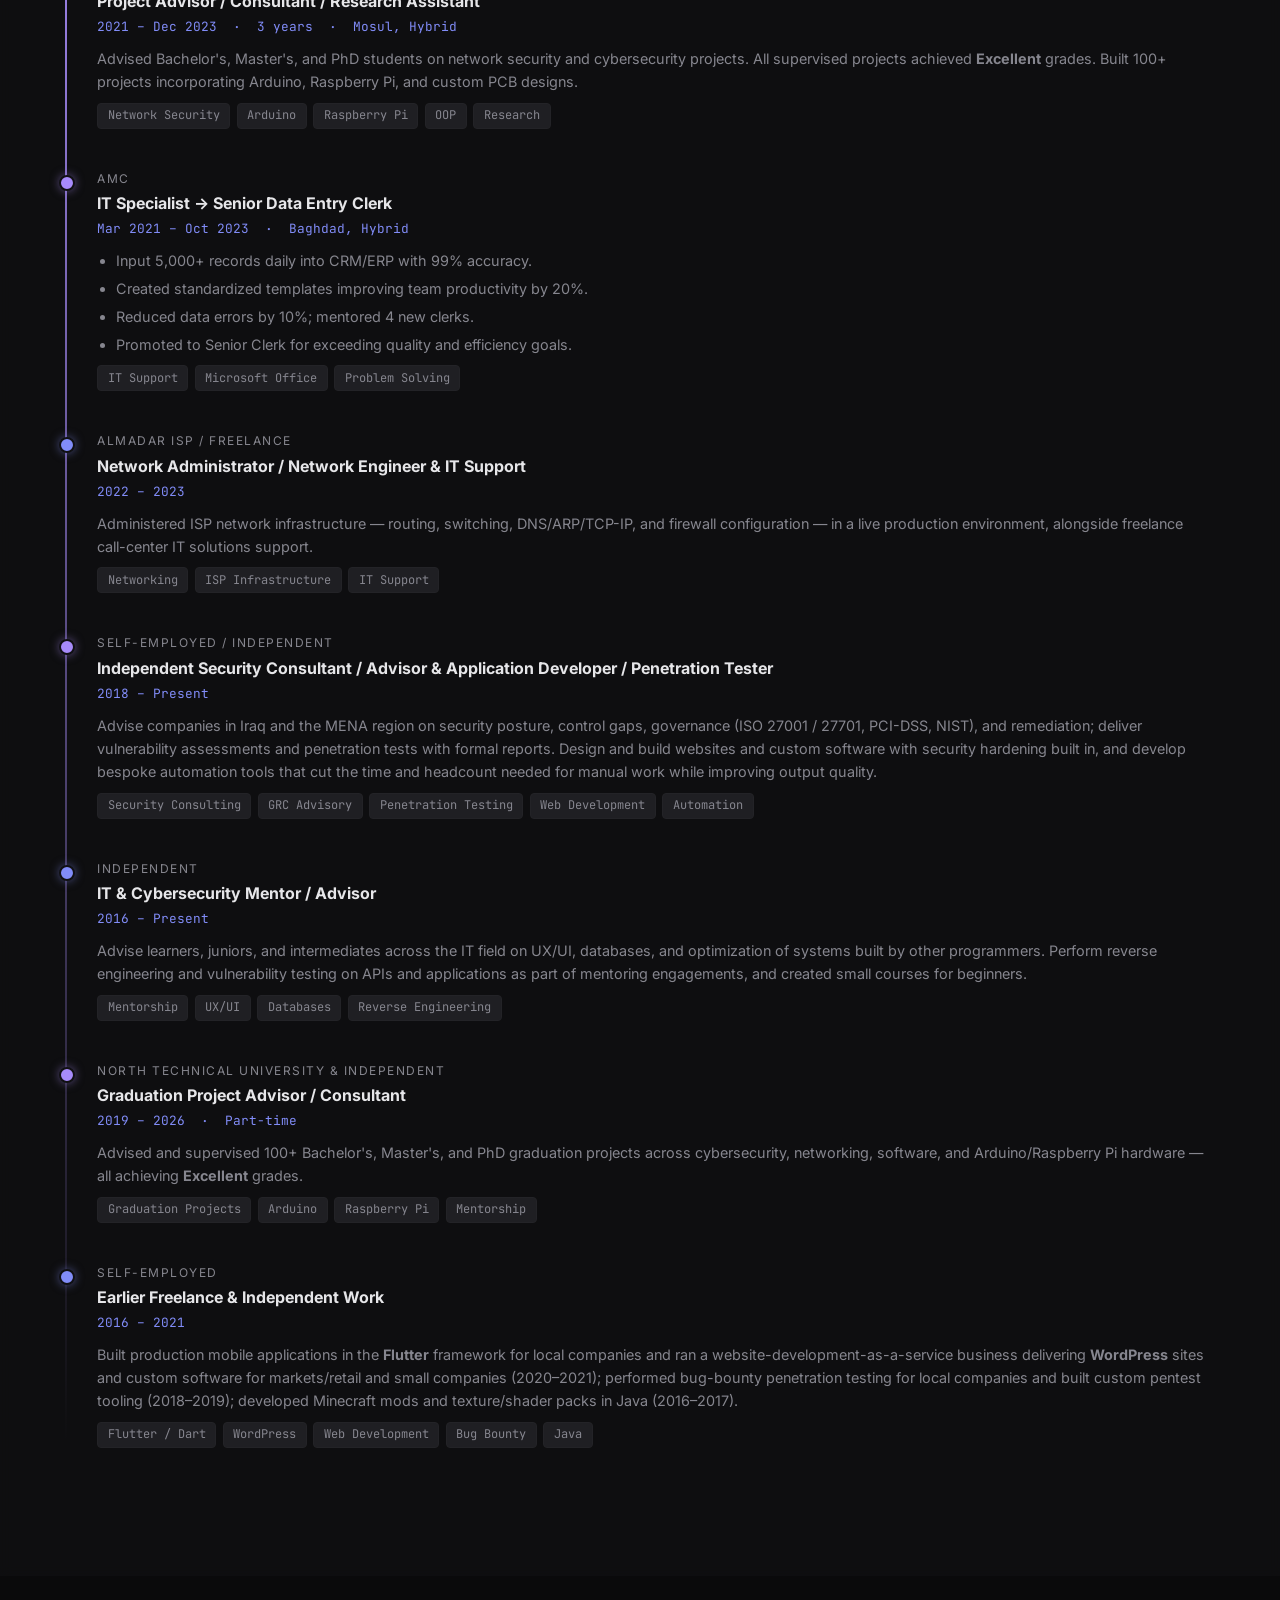
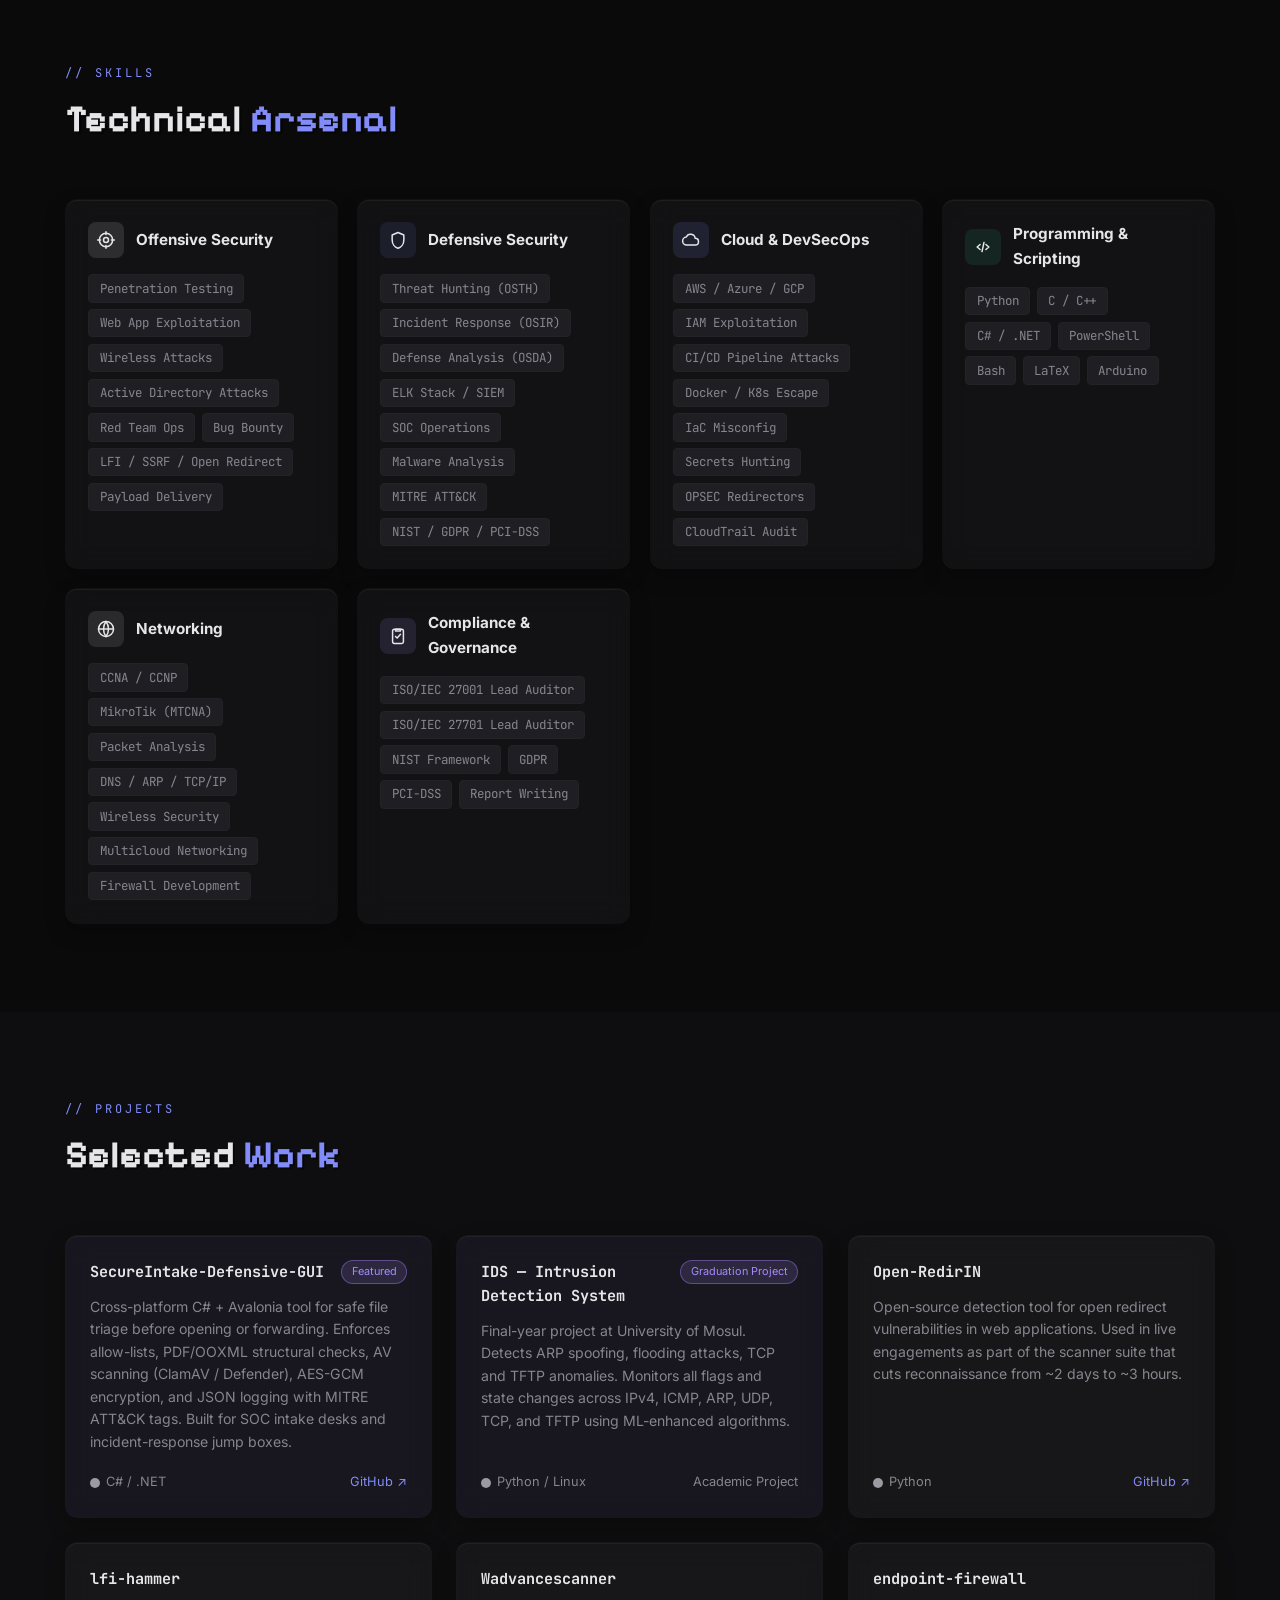
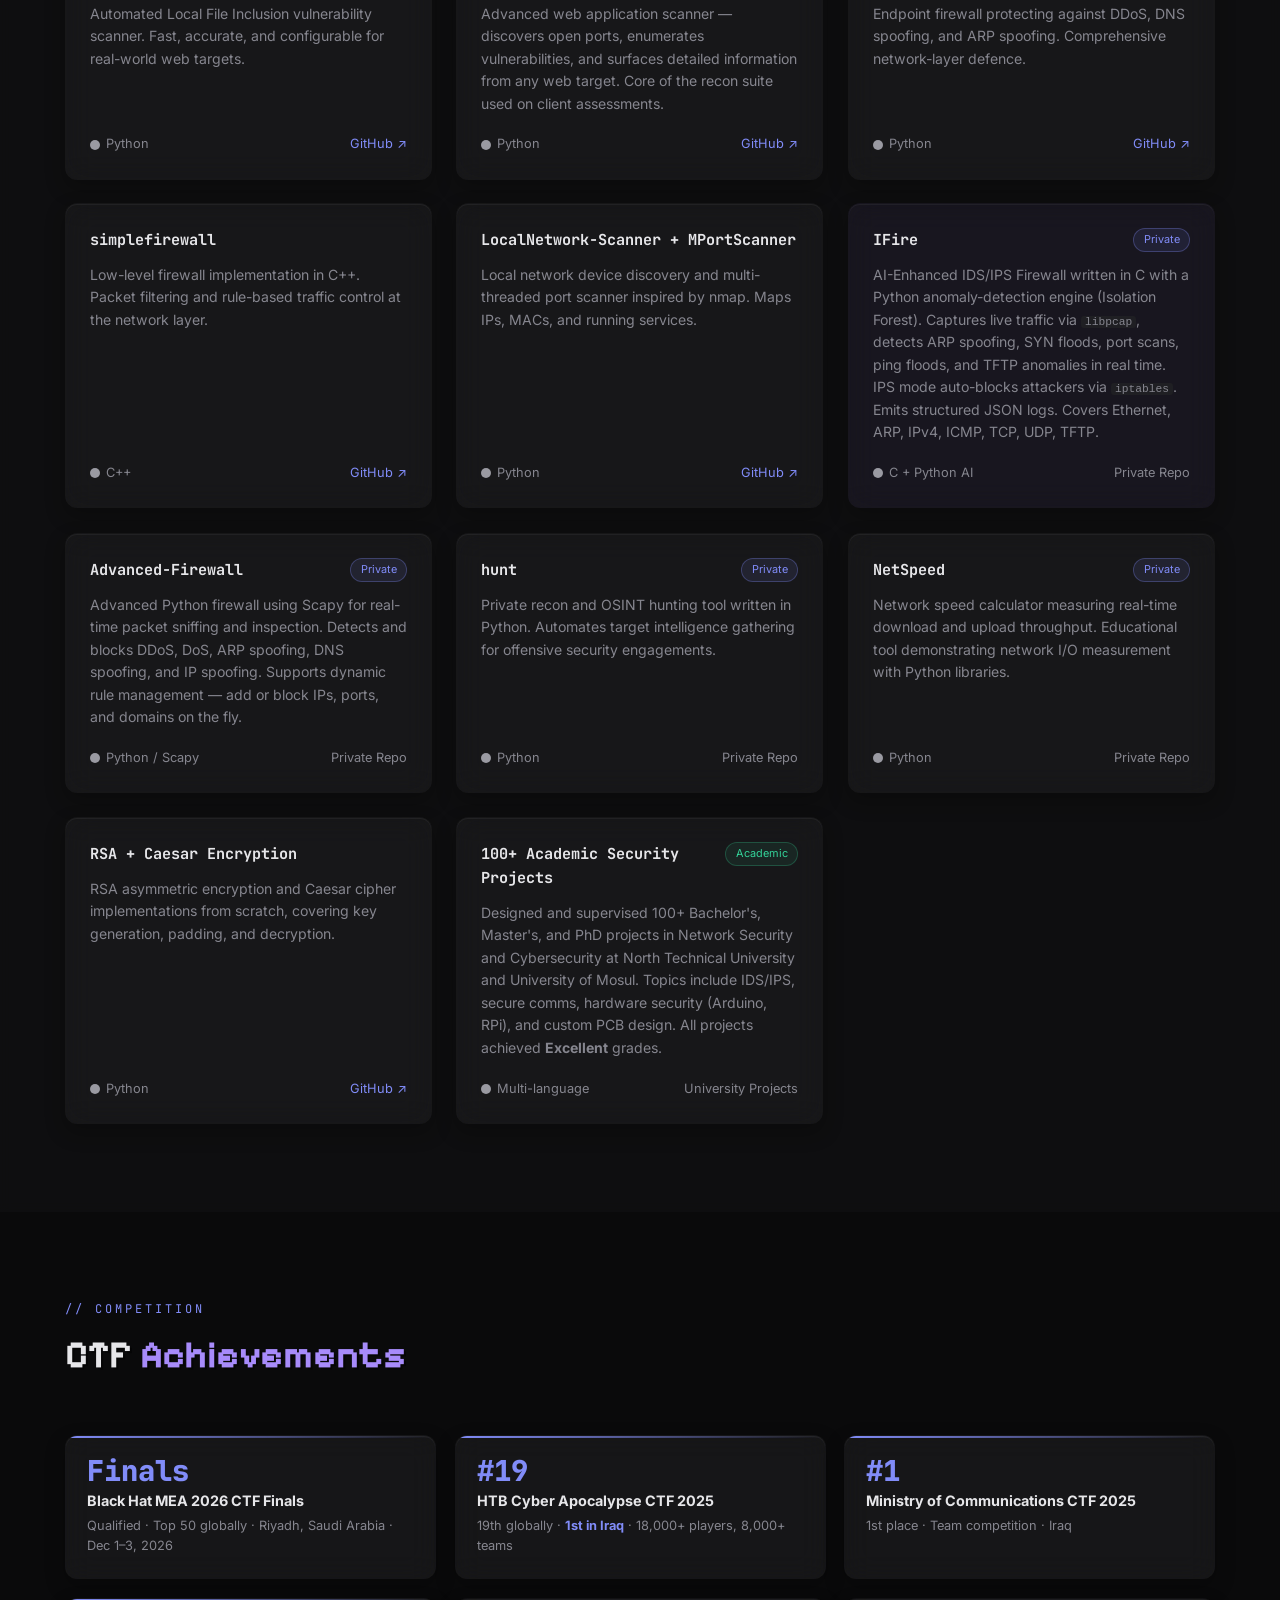
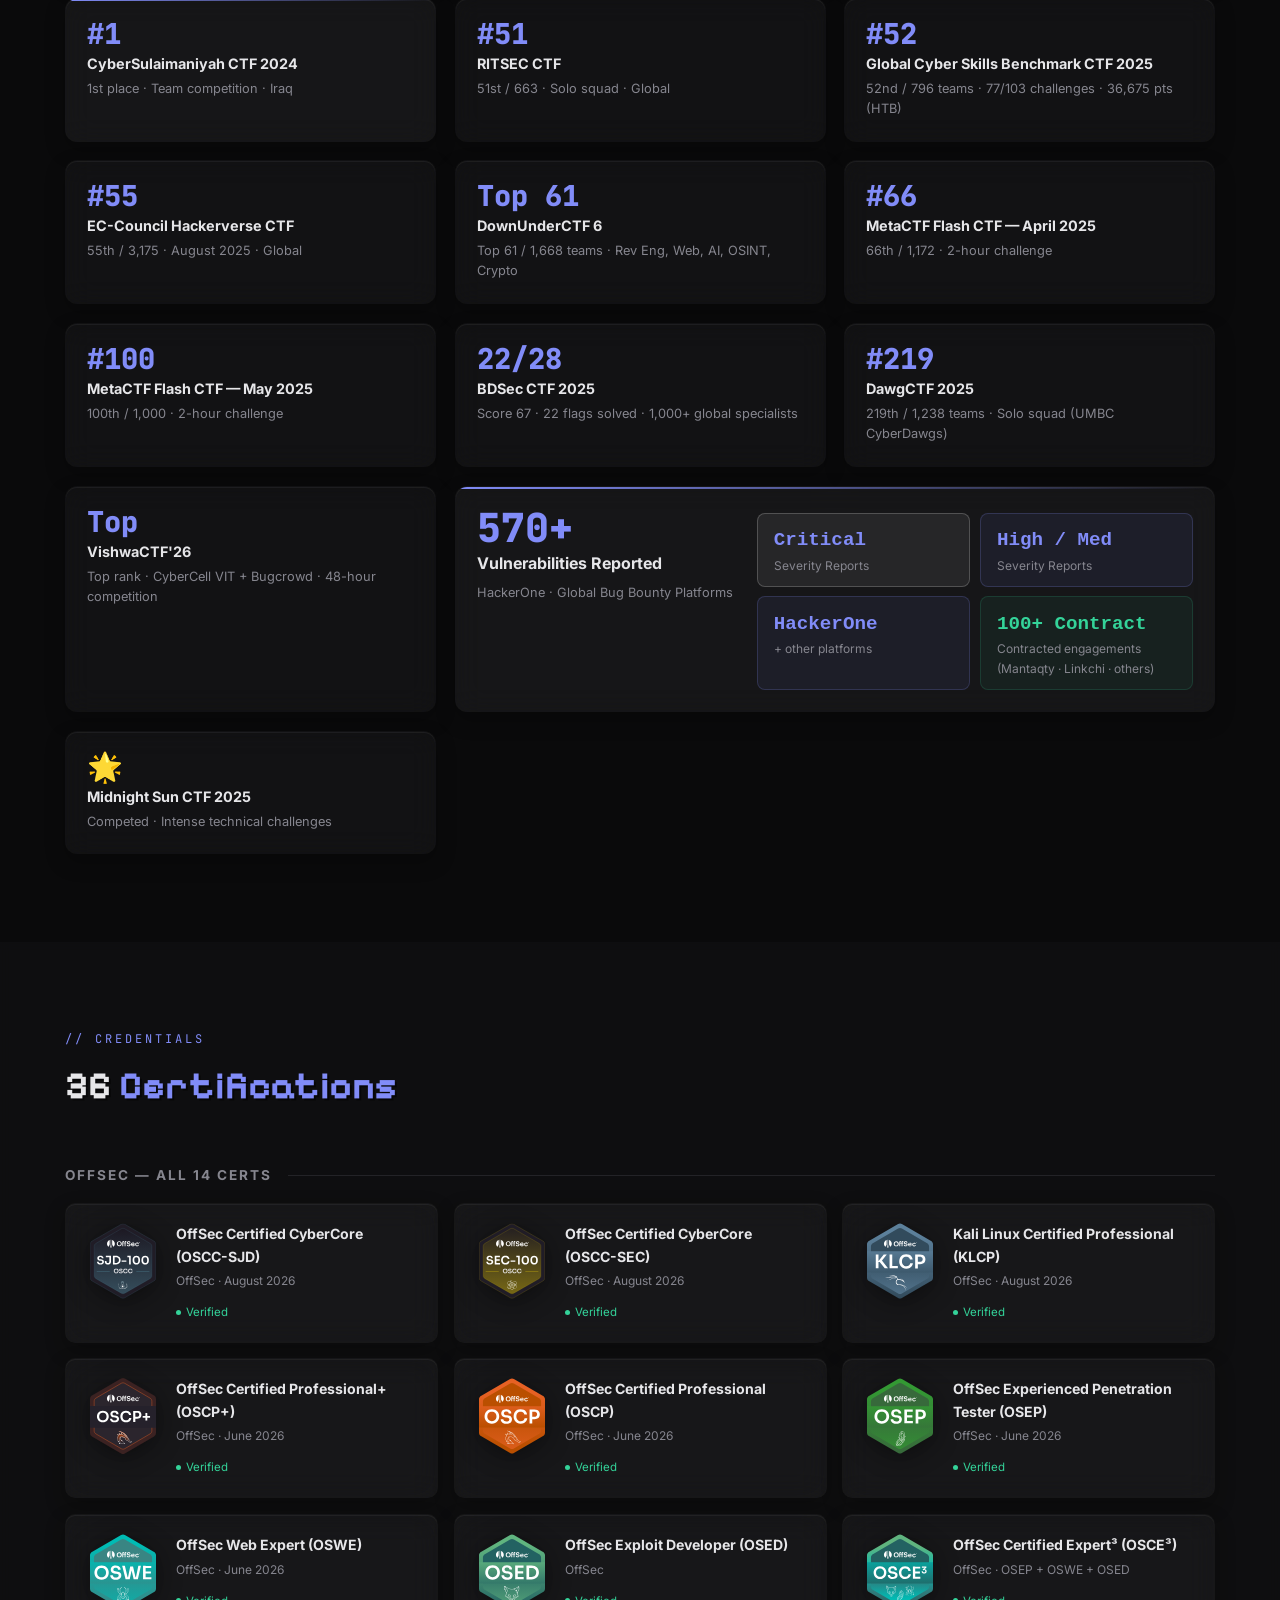
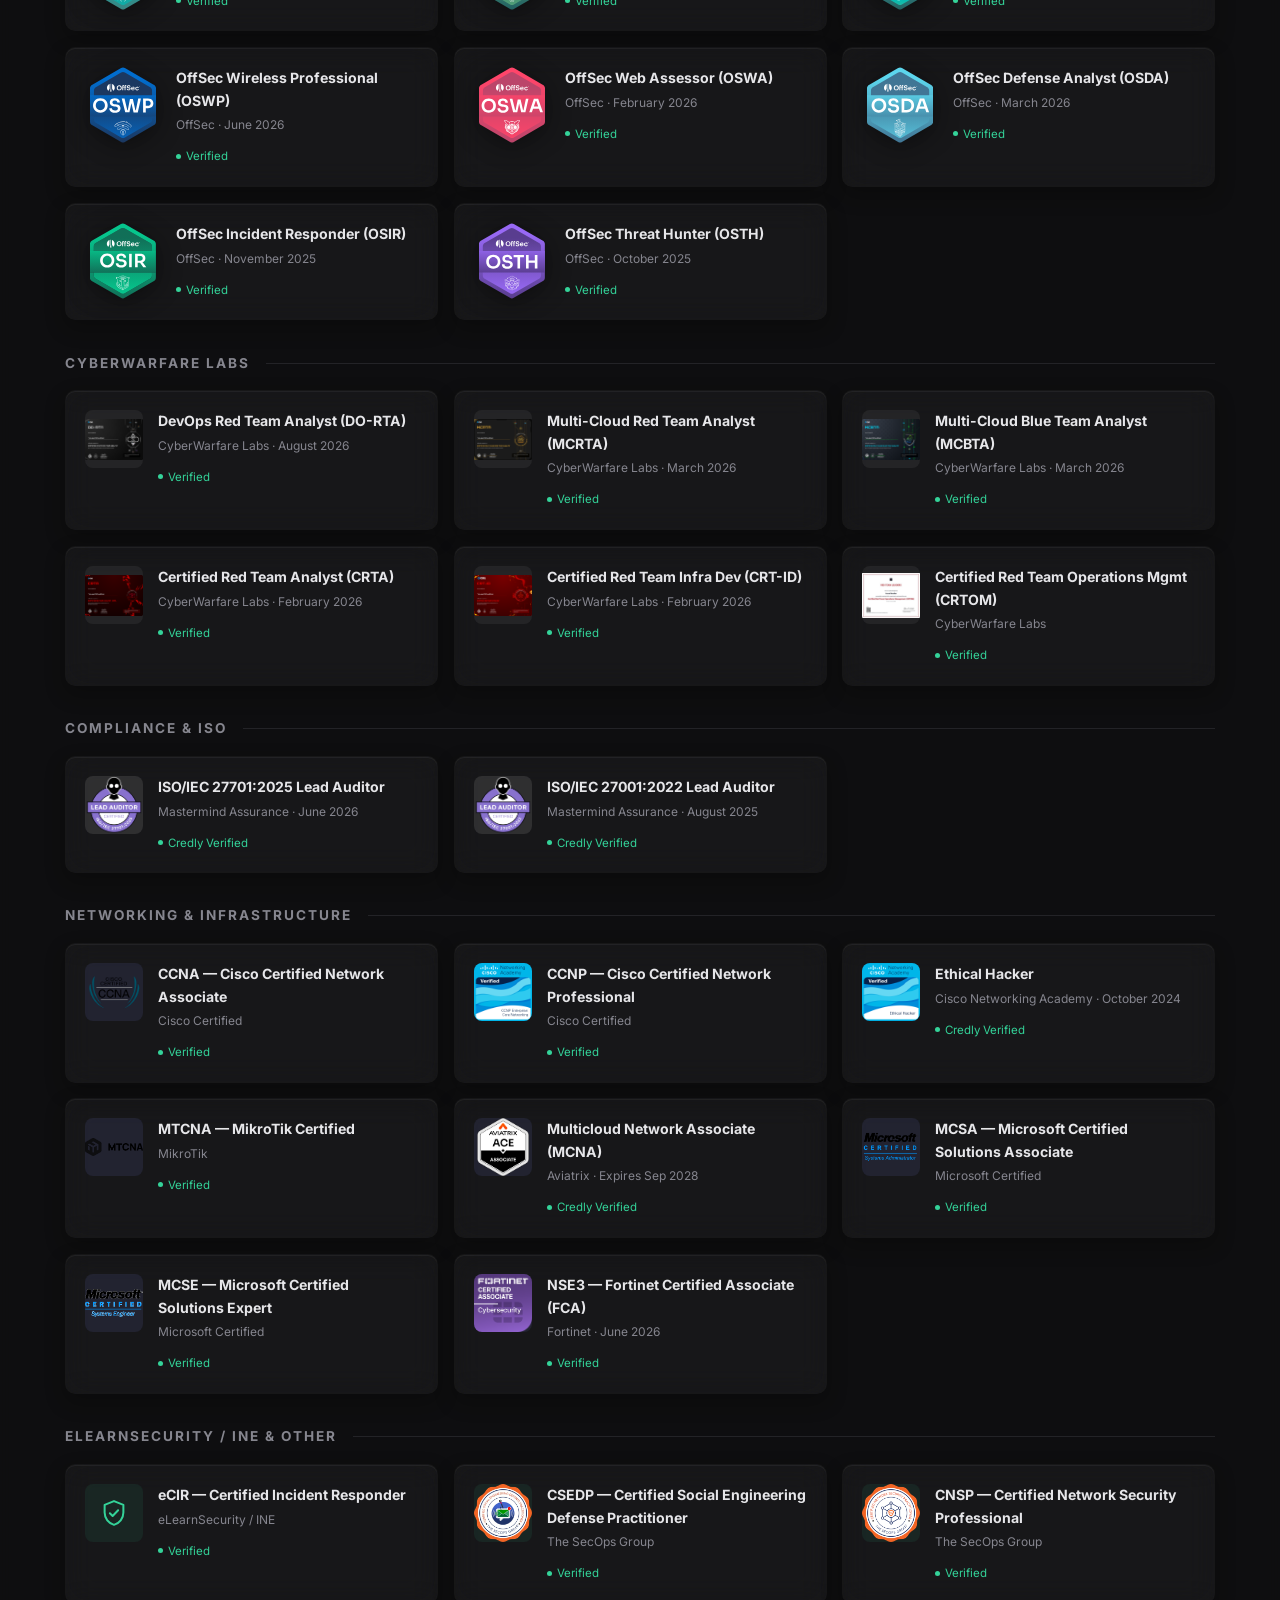
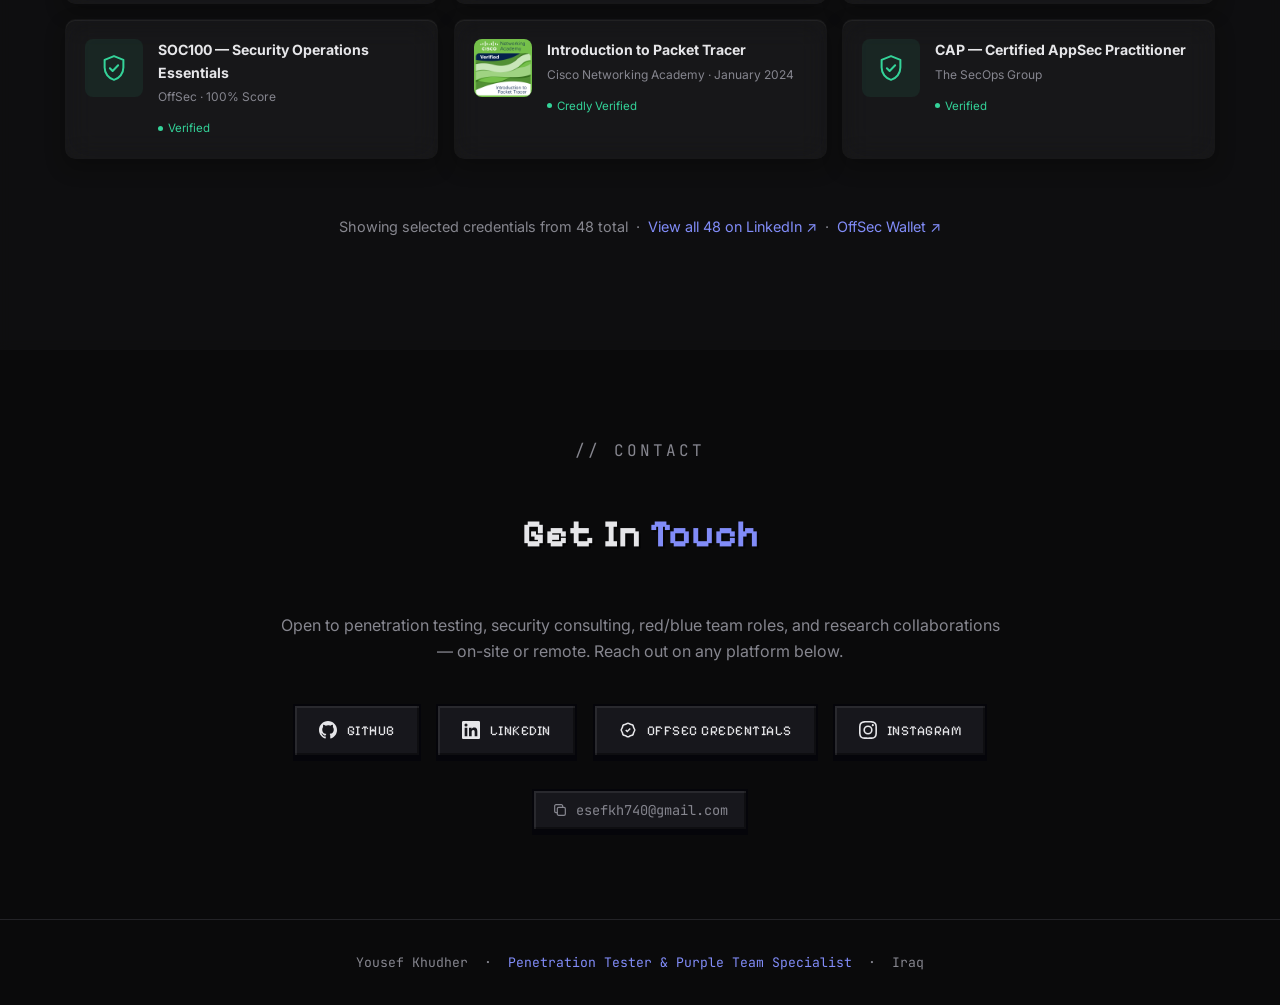
==== commit f1740900: "Add recon automation metric; drop unsupported star claim Custom scanners cut reconnaissance per asse" ====
--- a/index.html
+++ b/index.html
@@ -231,7 +231,7 @@
 
     /* ─── STATS ─── */
     .stats-bar {
-      display: grid; grid-template-columns: repeat(6, 1fr); gap: 1rem; margin-bottom: 4rem;
+      display: grid; grid-template-columns: repeat(4, 1fr); gap: 1rem; margin-bottom: 4rem;
     }
     @media(max-width:1100px){ .stats-bar { grid-template-columns: repeat(3,1fr); } }
     @media(max-width:768px){ .stats-bar { grid-template-columns: repeat(2,1fr); } }
@@ -759,6 +759,10 @@
         <div class="stat-number green" style="font-size:1.7rem">60%&rarr;15%</div>
         <div class="stat-label">SOC False Positives Cut</div>
       </div>
+      <div class="stat-card">
+        <div class="stat-number orange" style="font-size:1.7rem">2d&rarr;3h</div>
+        <div class="stat-label">Recon Time via Custom Scanners</div>
+      </div>
     </div>
 
     <div class="about-grid">
@@ -1272,7 +1276,7 @@
         <div class="proj-top">
           <span class="proj-name">Open-RedirIN</span>
         </div>
-        <p class="proj-desc">Open-source detection tool for open redirect vulnerabilities in web applications. Starred by the community.</p>
+        <p class="proj-desc">Open-source detection tool for open redirect vulnerabilities in web applications. Used in live engagements as part of the scanner suite that cuts reconnaissance from ~2 days to ~3 hours.</p>
         <div class="proj-footer">
           <div class="proj-lang"><span class="lang-dot py"></span> Python</div>
           <a class="proj-link" href="https://github.com/Hackmain/Open-RedirIN" target="_blank" rel="noopener">GitHub &#8599;</a>
@@ -1294,7 +1298,7 @@
         <div class="proj-top">
           <span class="proj-name">Wadvancescanner</span>
         </div>
-        <p class="proj-desc">Advanced web application scanner — discovers open ports, enumerates vulnerabilities, and surfaces detailed information from any web target.</p>
+        <p class="proj-desc">Advanced web application scanner — discovers open ports, enumerates vulnerabilities, and surfaces detailed information from any web target. Core of the recon suite used on client assessments.</p>
         <div class="proj-footer">
           <div class="proj-lang"><span class="lang-dot py"></span> Python</div>
           <a class="proj-link" href="https://github.com/Hackmain/Wadvancescanner" target="_blank" rel="noopener">GitHub &#8599;</a>
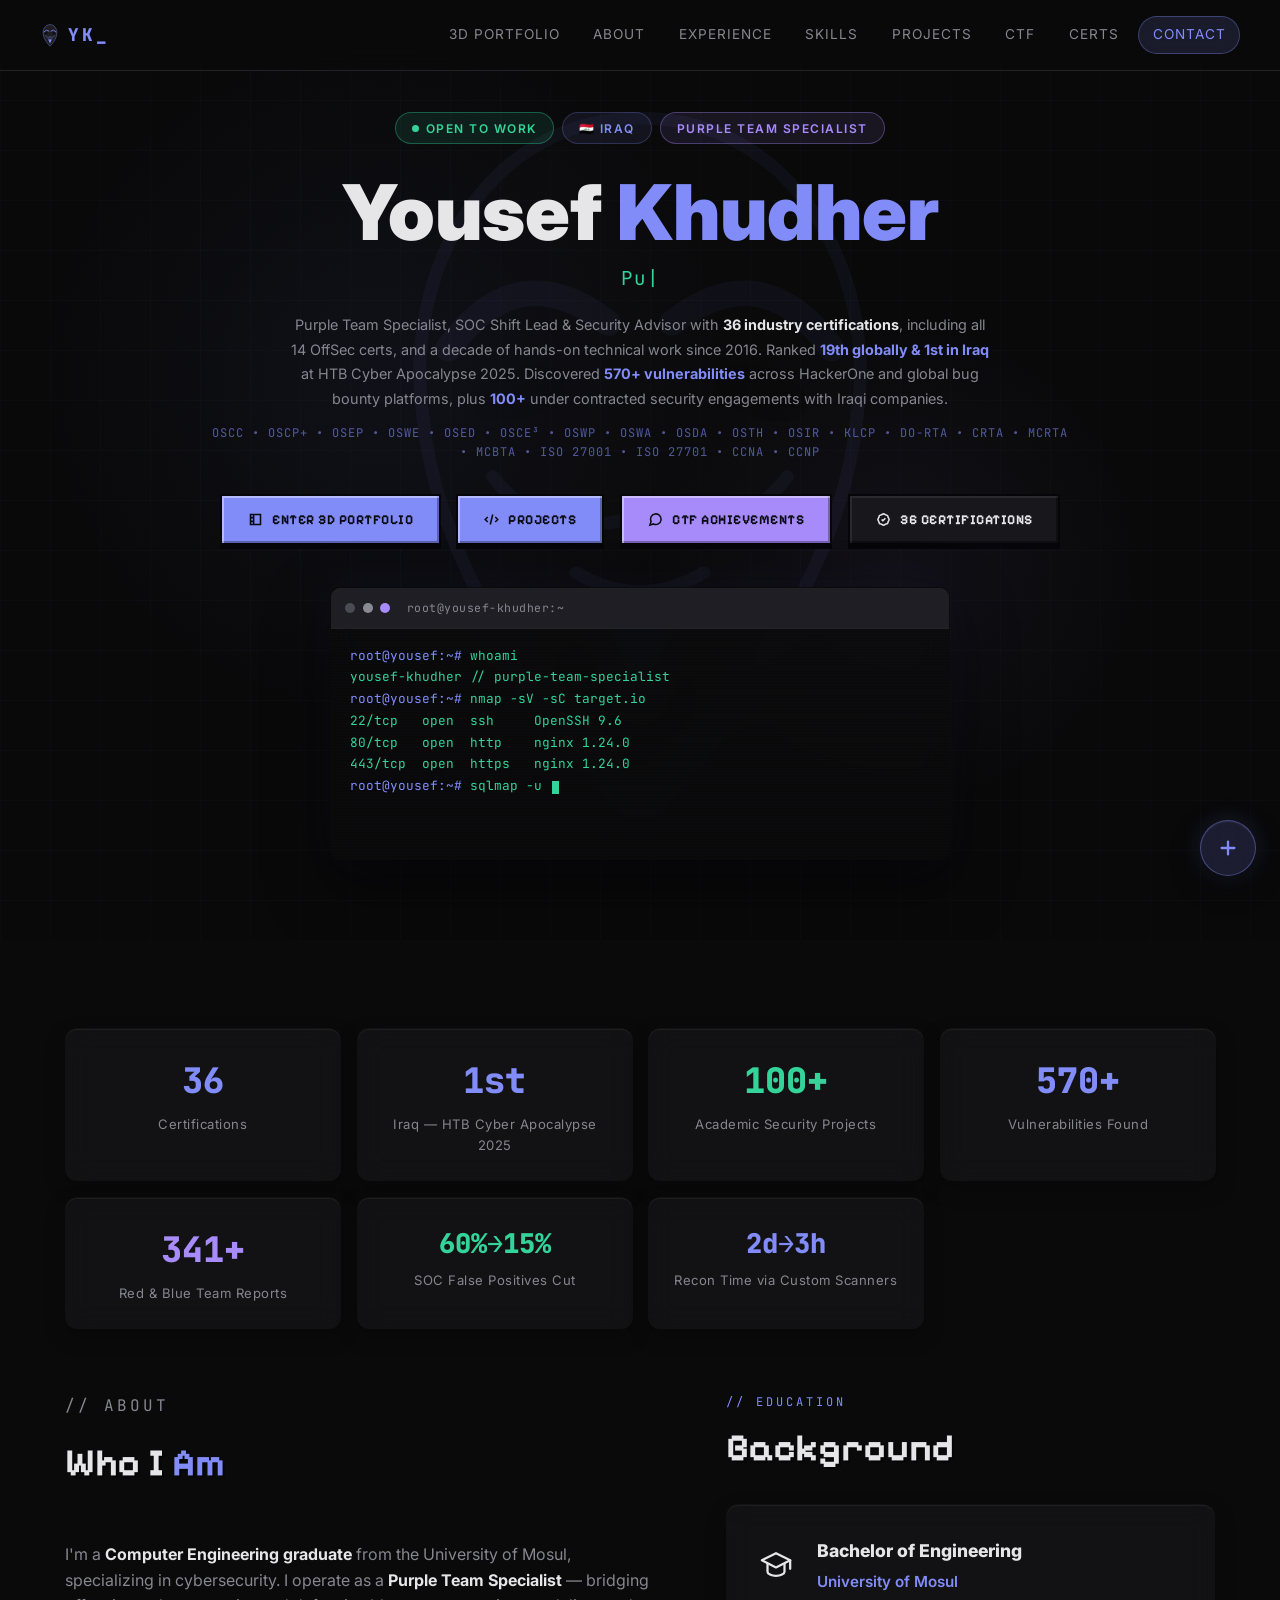
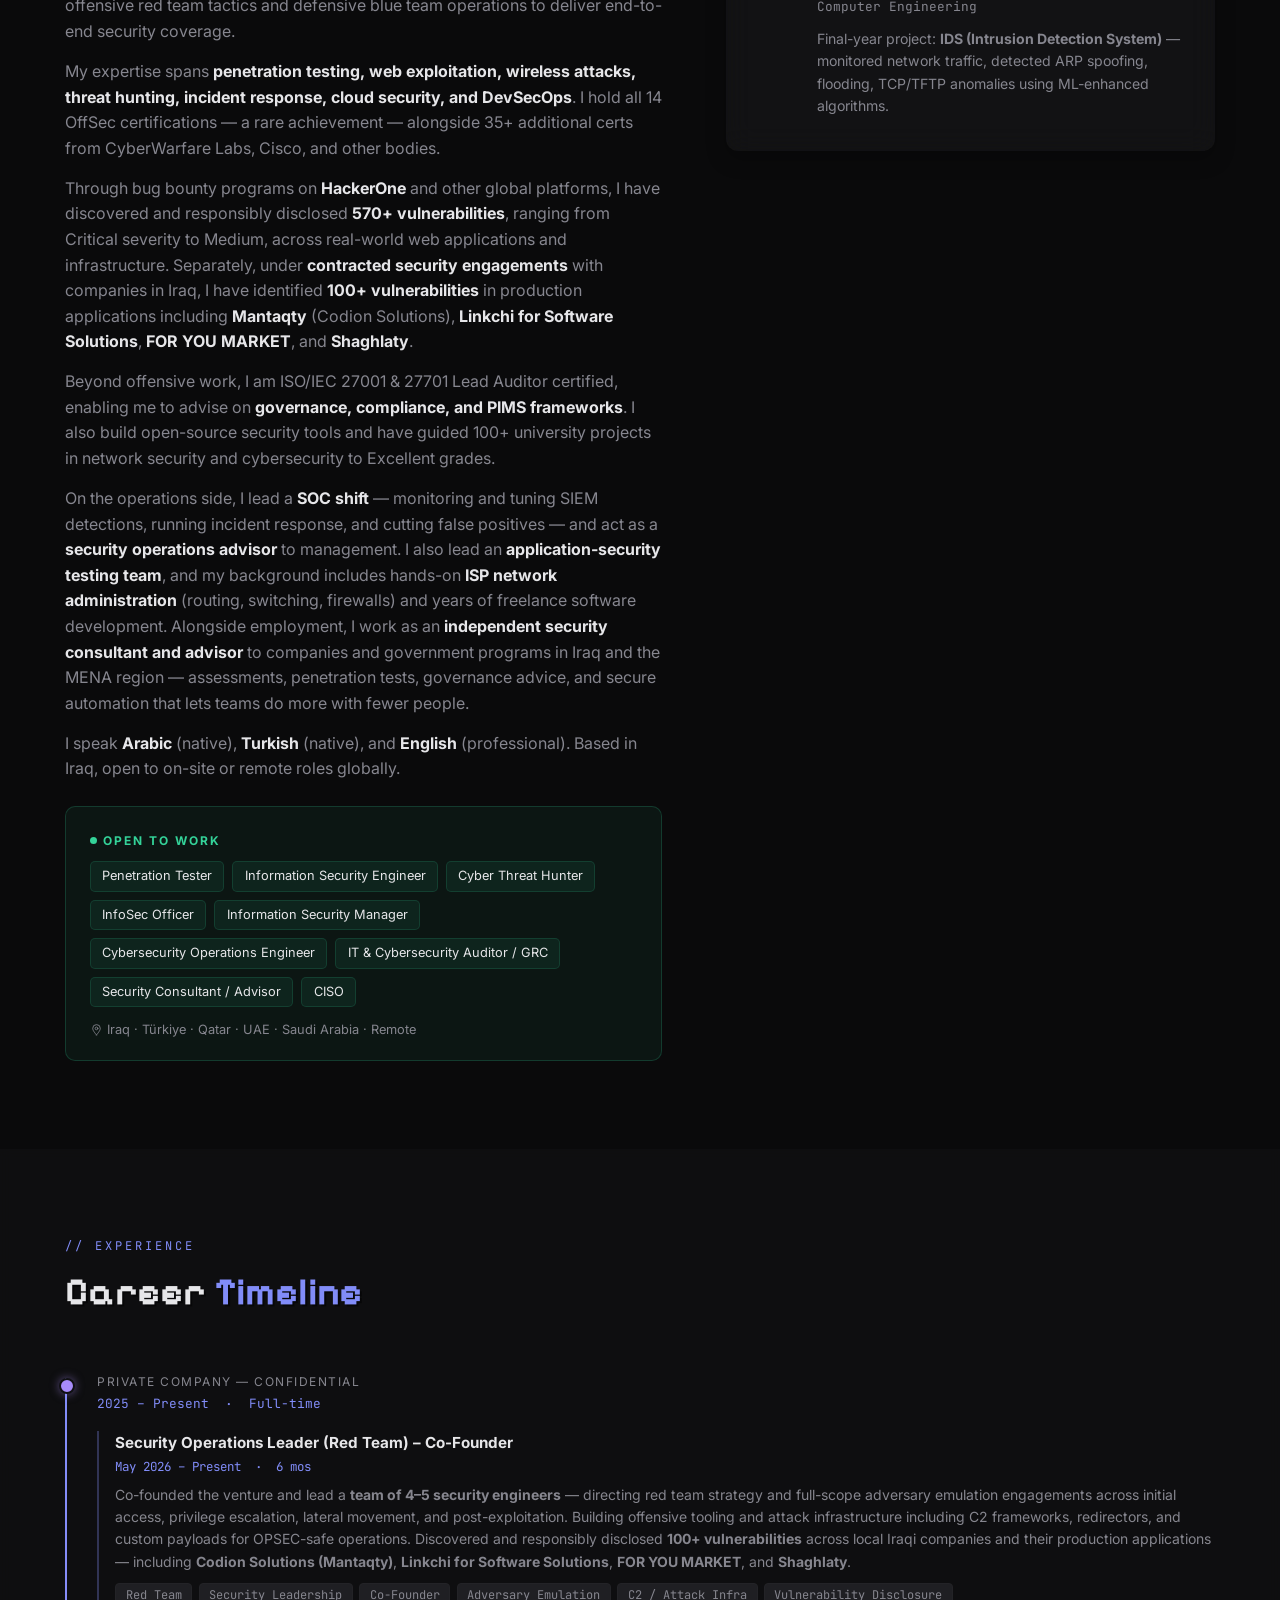
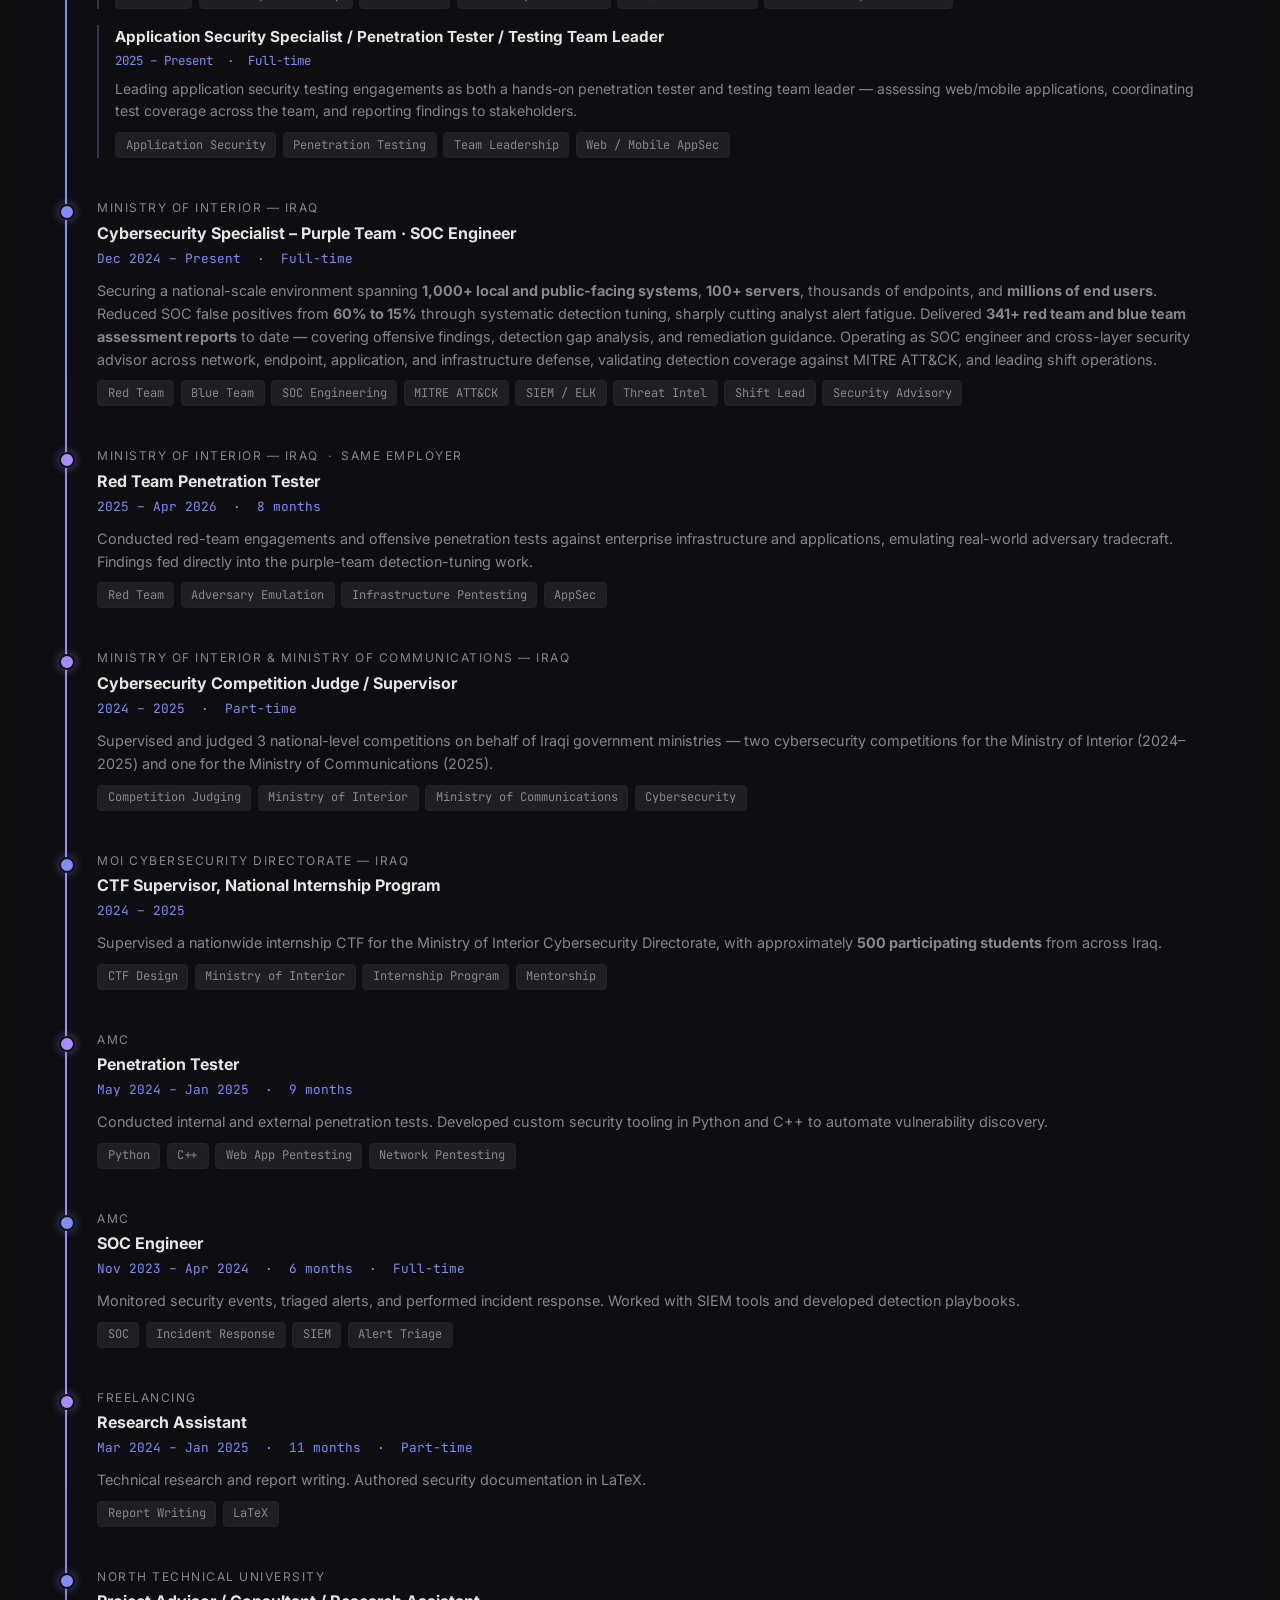
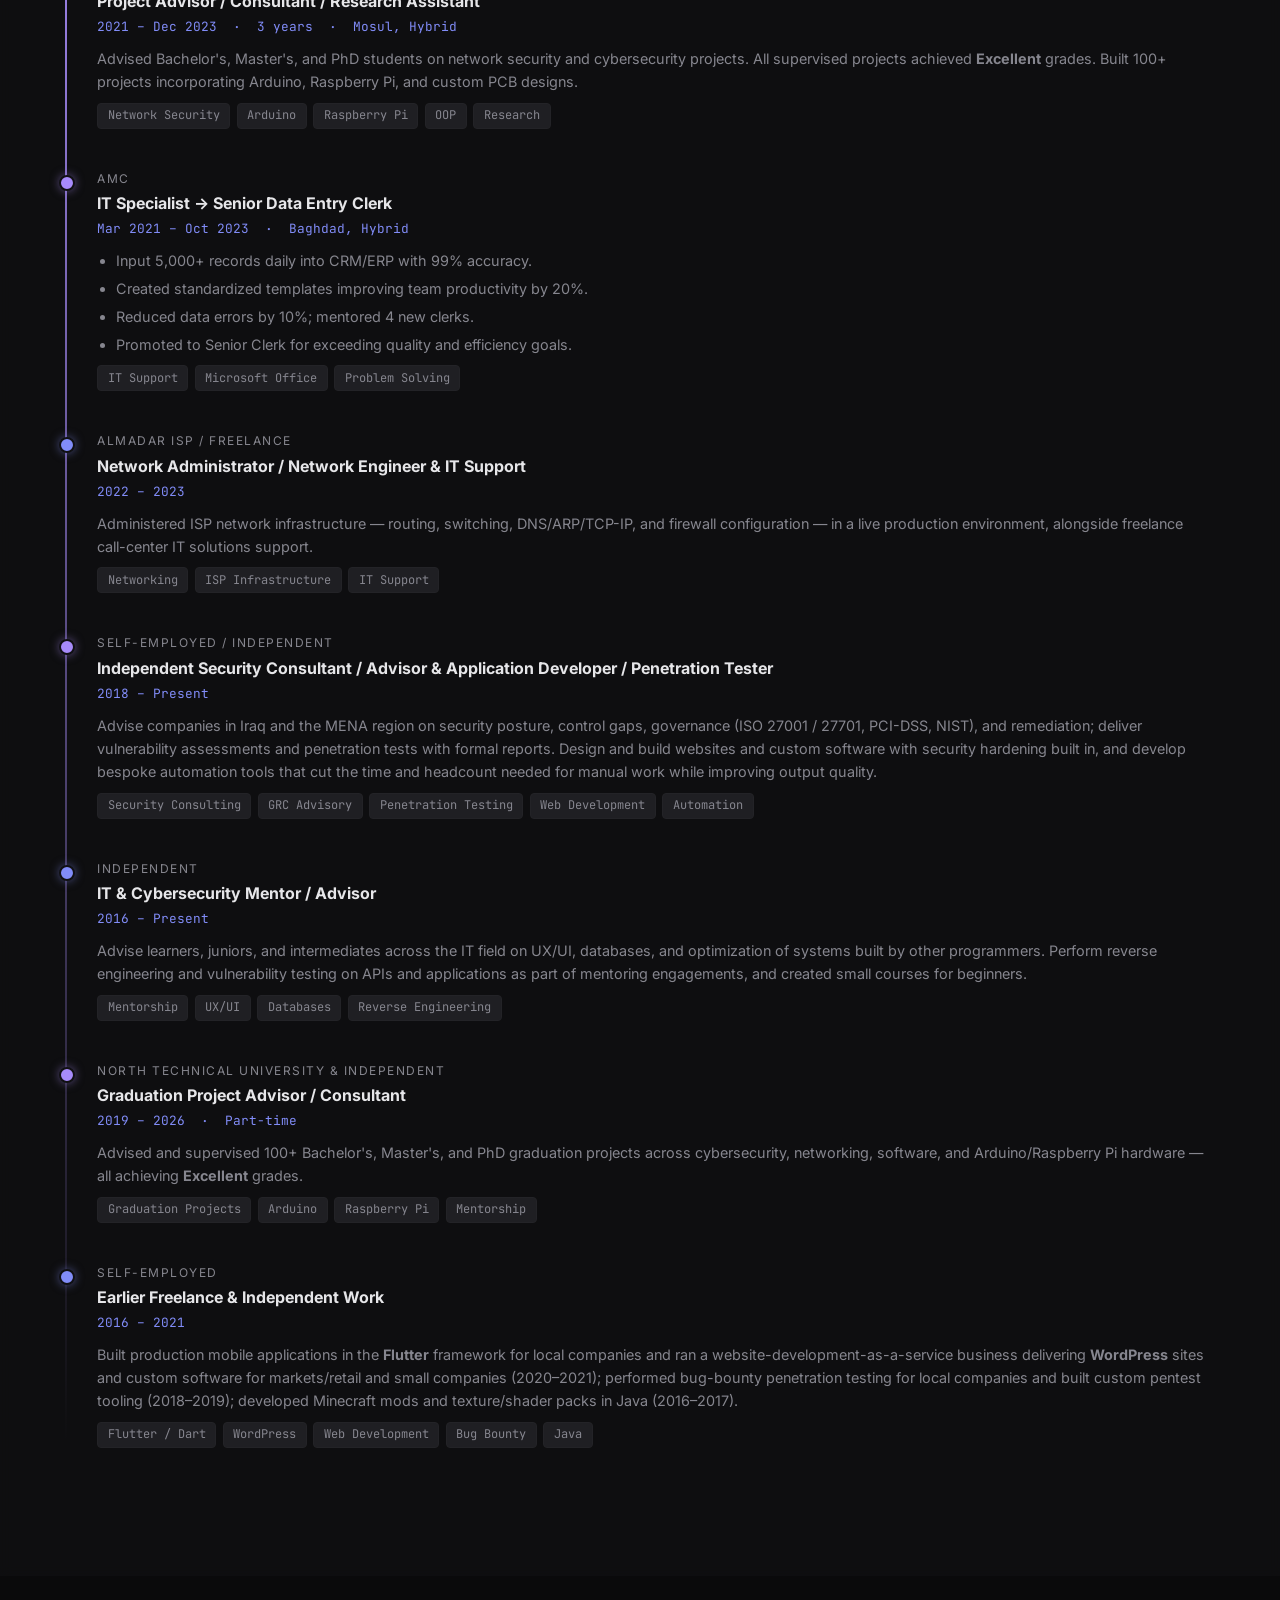
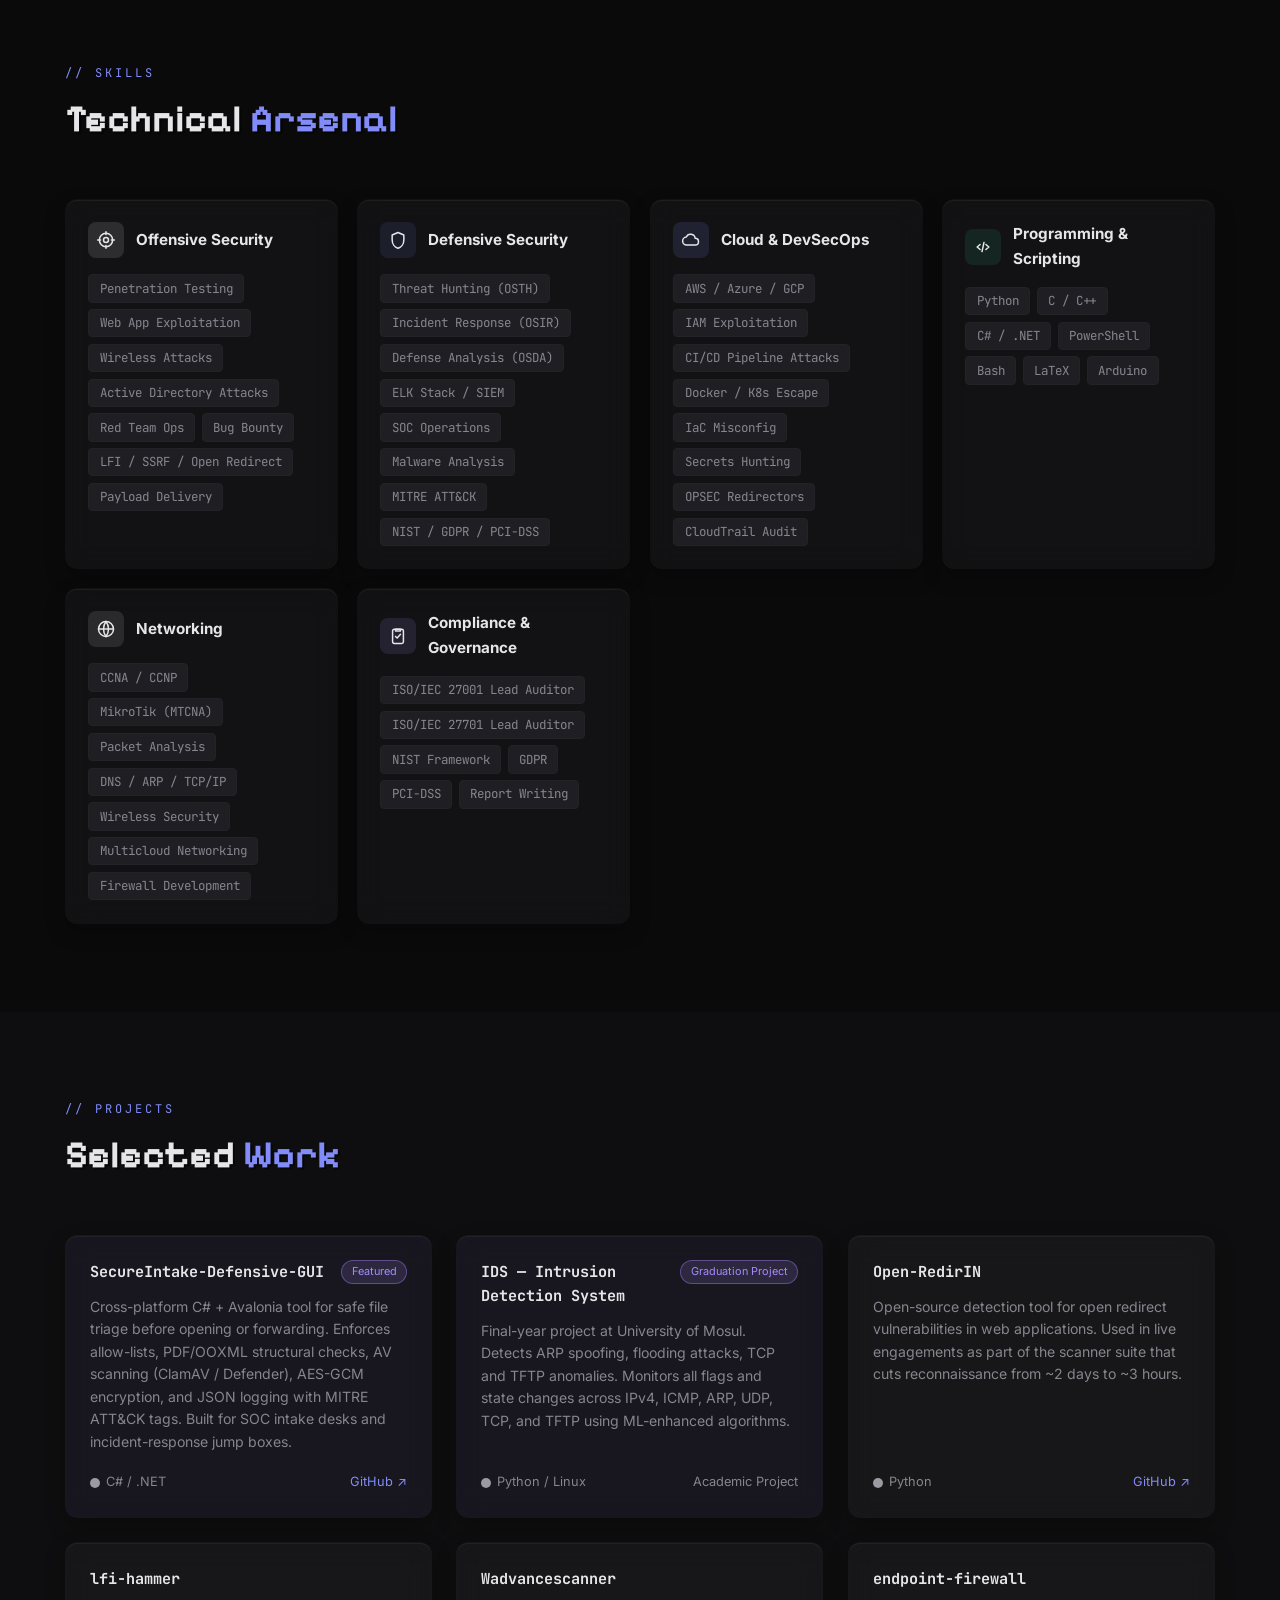
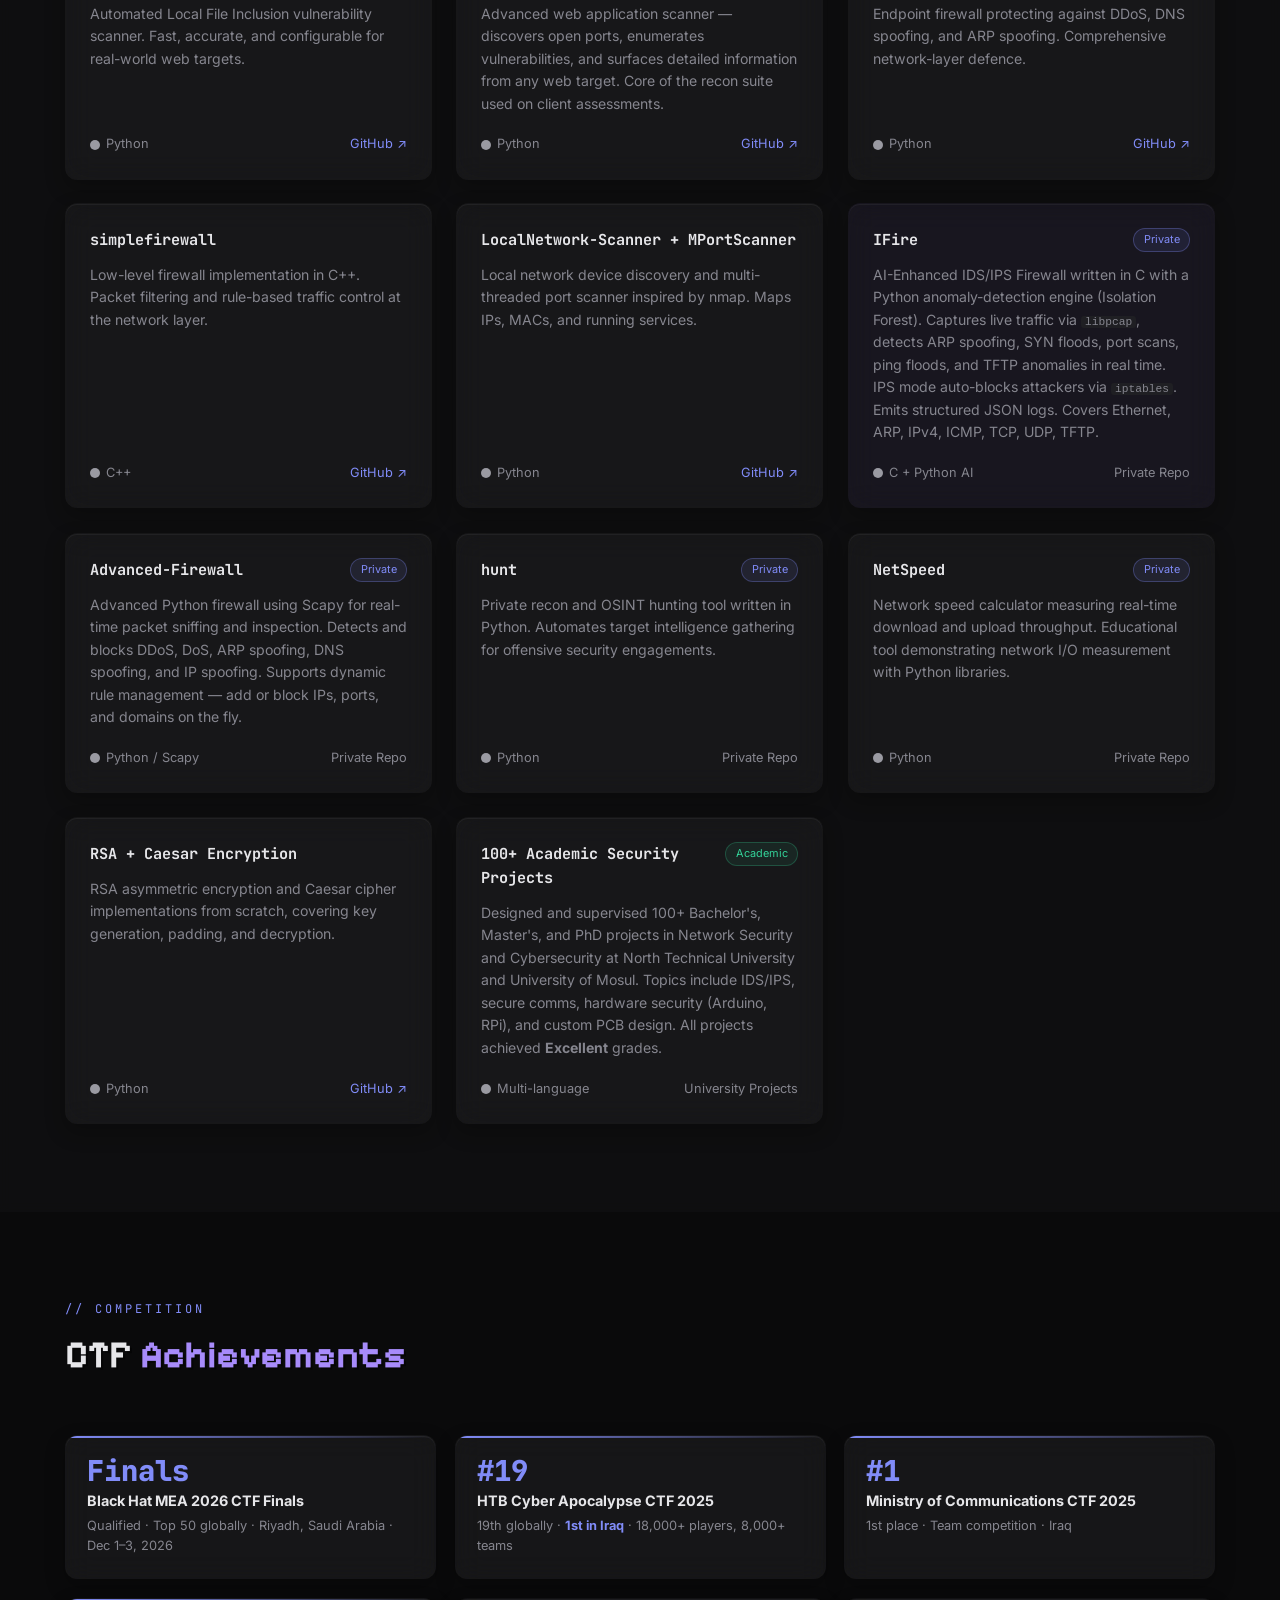
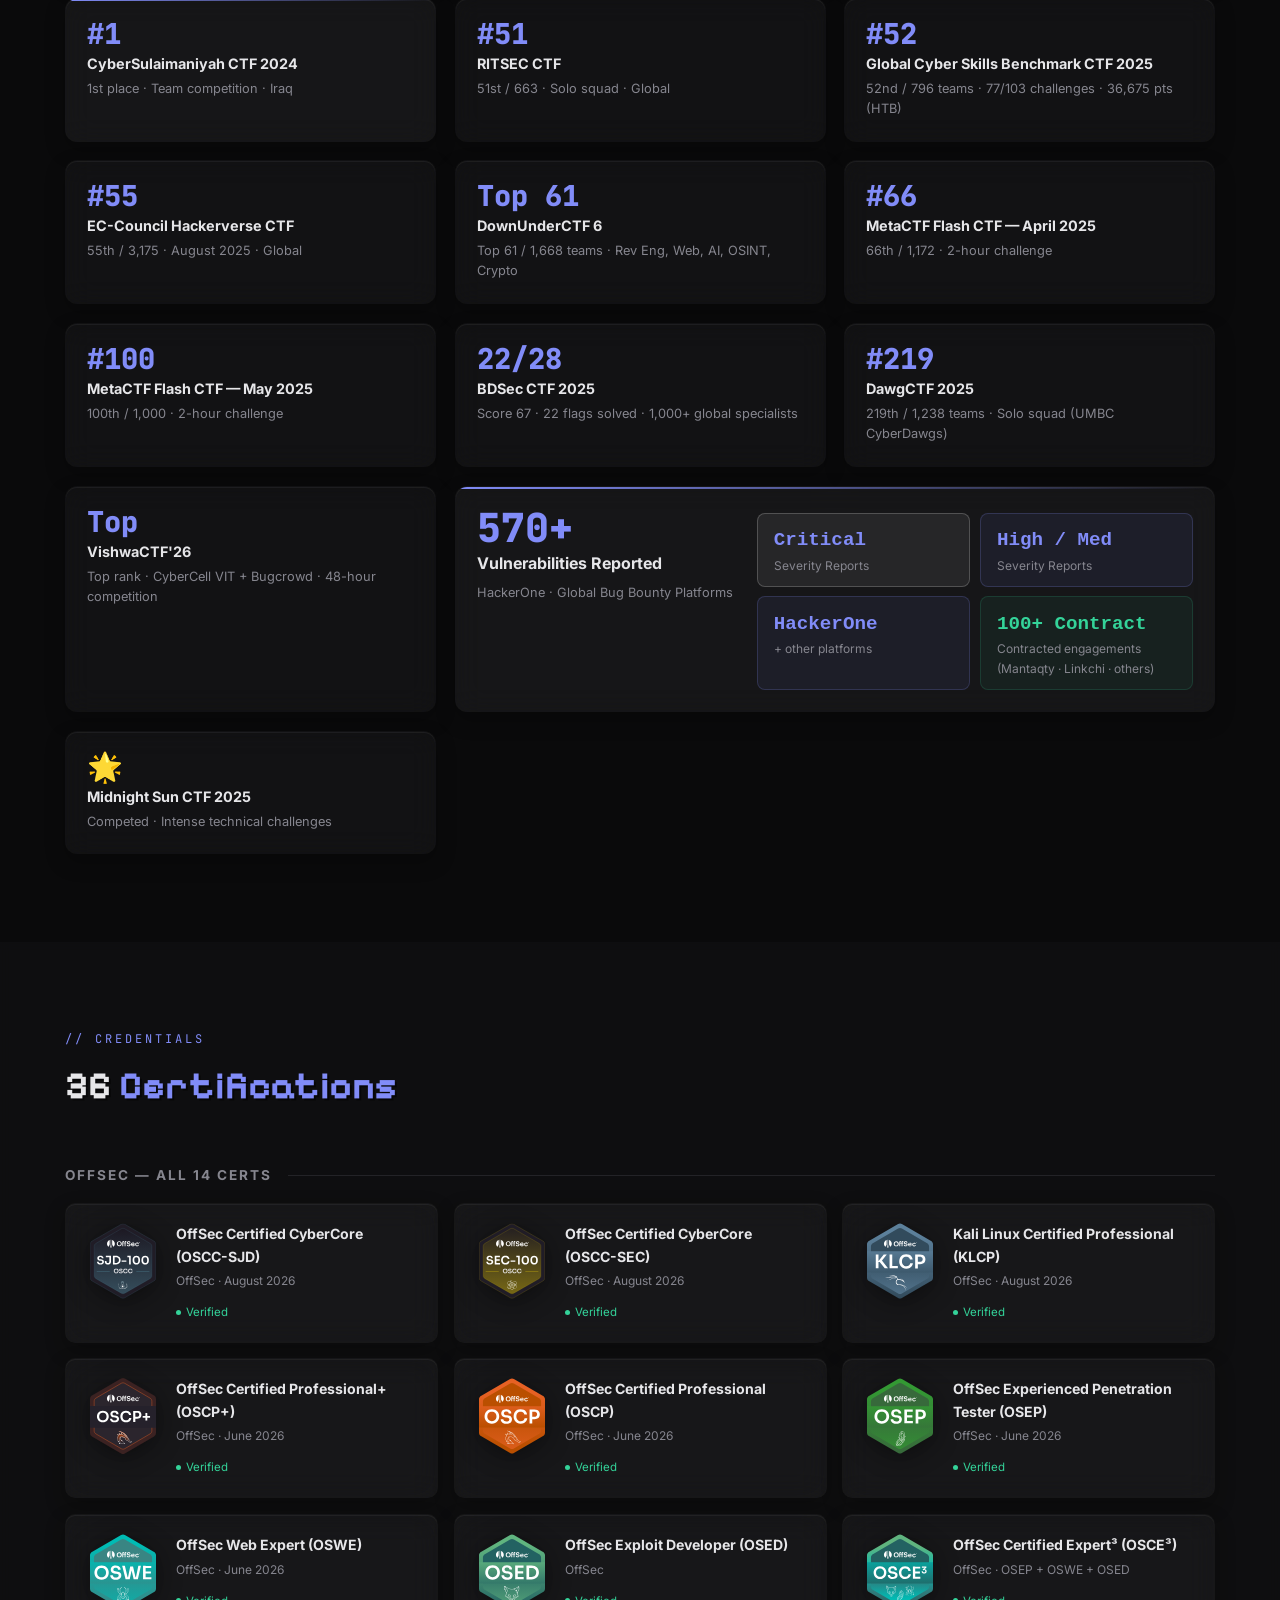
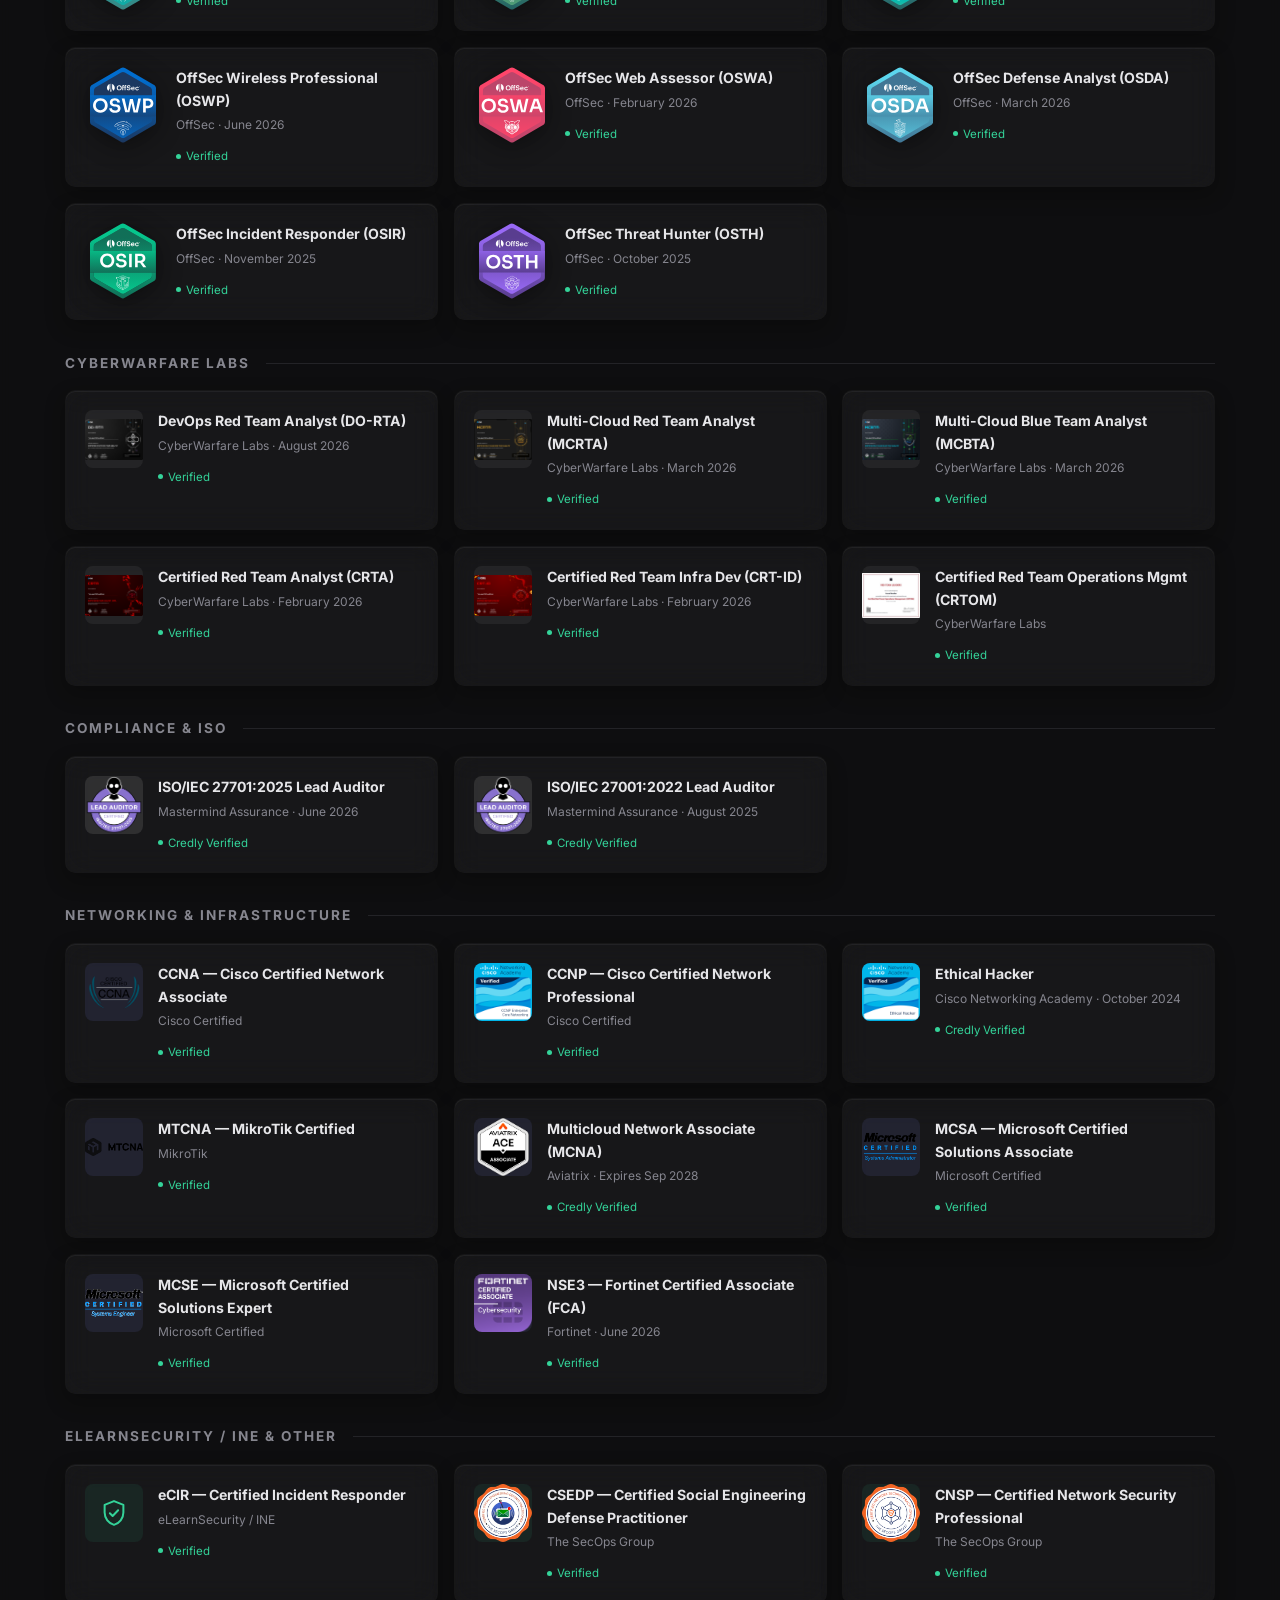
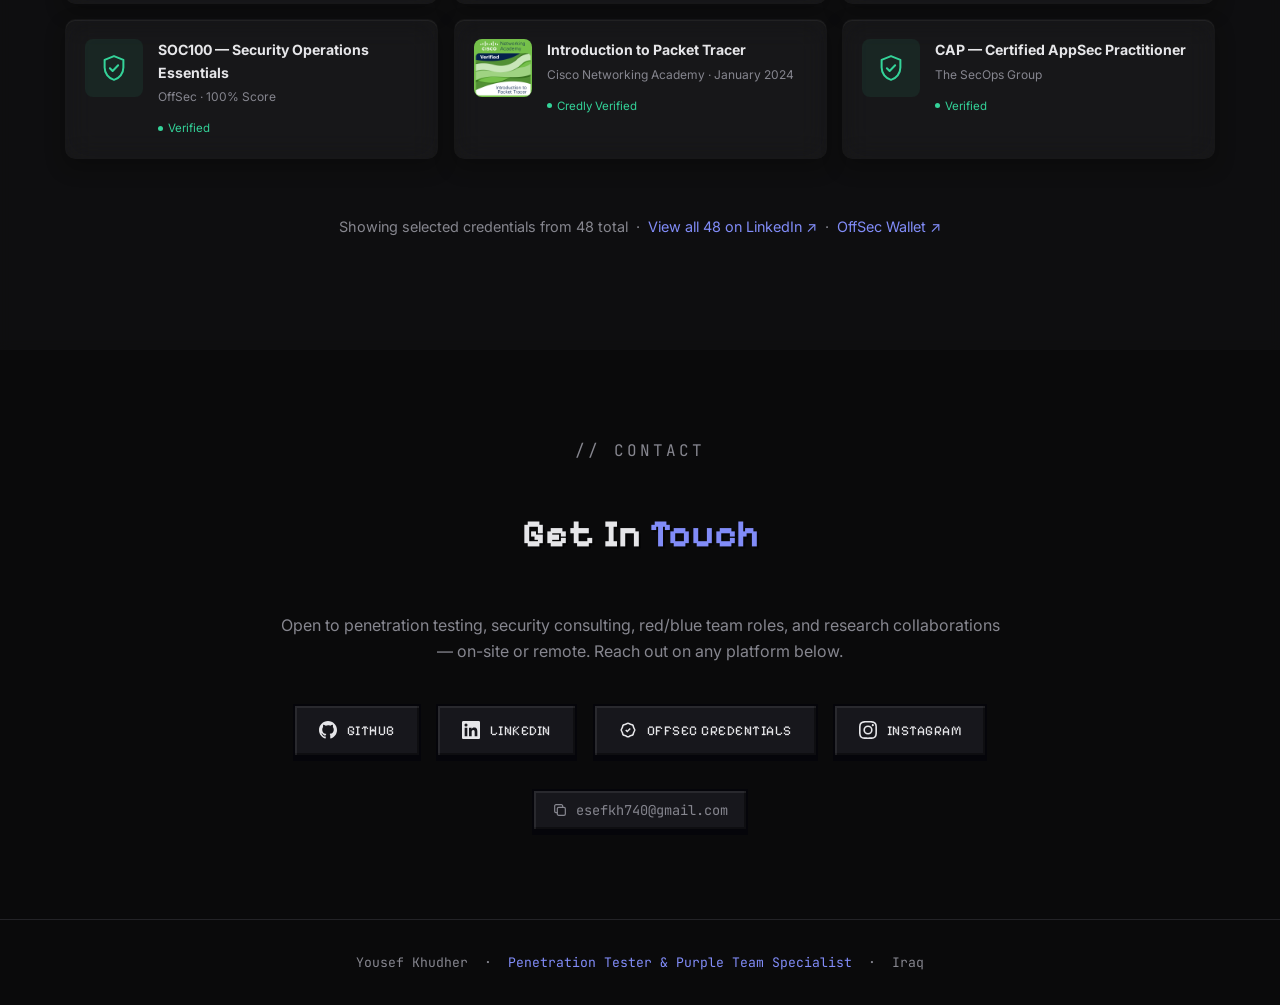
==== commit 31f92db0: "Fix broken CV download; offer styled and ATS versions The download pointed at Yousef_Khudher_CV.pdf," ====
--- a/index.html
+++ b/index.html
@@ -1950,19 +1950,23 @@
 <!-- FLOATING ACTION BUTTON -->
 <div class="fab" id="fab">
   <div class="fab-menu" id="fabMenu">
-    <a class="fab-item" style="--i:0" href="Yousef_Khudher_CV.pdf" download>
+    <a class="fab-item" style="--i:0" href="Yousef_Khudher_CV_PurpleTeam.pdf" download>
       <span class="fab-tip">Download CV</span>
       <svg viewBox="0 0 24 24" fill="none" stroke="currentColor" stroke-width="2" stroke-linecap="round" stroke-linejoin="round"><path d="M12 3v12m0 0l-4-4m4 4l4-4M4 21h16"/></svg>
     </a>
-    <a class="fab-item" style="--i:1" href="mailto:esefkh740@gmail.com">
+    <a class="fab-item" style="--i:1" href="Yousef_Khudher_CV_PurpleTeam_ATS.pdf" download>
+      <span class="fab-tip">Download CV (ATS)</span>
+      <svg viewBox="0 0 24 24" fill="none" stroke="currentColor" stroke-width="1.8" stroke-linecap="round" stroke-linejoin="round"><path d="M14 3H7a2 2 0 0 0-2 2v14a2 2 0 0 0 2 2h10a2 2 0 0 0 2-2V8z"/><path d="M14 3v5h5"/><path d="M9 13h6M9 17h4"/></svg>
+    </a>
+    <a class="fab-item" style="--i:2" href="mailto:esefkh740@gmail.com">
       <span class="fab-tip">Email</span>
       <svg viewBox="0 0 24 24" fill="none" stroke="currentColor" stroke-width="1.8" stroke-linecap="round" stroke-linejoin="round"><rect x="3" y="5" width="18" height="14" rx="2"/><path d="M3.5 6.5l8.5 6 8.5-6"/></svg>
     </a>
-    <a class="fab-item" style="--i:2" href="https://www.linkedin.com/in/yousef-k-ba0b72293/" target="_blank" rel="noopener">
+    <a class="fab-item" style="--i:3" href="https://www.linkedin.com/in/yousef-k-ba0b72293/" target="_blank" rel="noopener">
       <span class="fab-tip">LinkedIn</span>
       <svg viewBox="0 0 24 24" fill="currentColor" width="18" height="18"><path d="M20.447 20.452h-3.554v-5.569c0-1.328-.027-3.037-1.852-3.037-1.853 0-2.136 1.445-2.136 2.939v5.667H9.351V9h3.414v1.561h.046c.477-.9 1.637-1.85 3.37-1.85 3.601 0 4.267 2.37 4.267 5.455v6.286zM5.337 7.433a2.062 2.062 0 01-2.063-2.065 2.064 2.064 0 112.063 2.065zm1.782 13.019H3.555V9h3.564v11.452zM22.225 0H1.771C.792 0 0 .774 0 1.729v20.542C0 23.227.792 24 1.771 24h20.451C23.2 24 24 23.227 24 22.271V1.729C24 .774 23.2 0 22.222 0h.003z"/></svg>
     </a>
-    <a class="fab-item" style="--i:3" href="https://github.com/Hackmain" target="_blank" rel="noopener">
+    <a class="fab-item" style="--i:4" href="https://github.com/Hackmain" target="_blank" rel="noopener">
       <span class="fab-tip">GitHub</span>
       <svg viewBox="0 0 24 24" fill="currentColor" width="18" height="18"><path d="M12 0C5.374 0 0 5.373 0 12c0 5.302 3.438 9.8 8.207 11.387.599.111.793-.261.793-.577v-2.234c-3.338.726-4.033-1.416-4.033-1.416-.546-1.387-1.333-1.756-1.333-1.756-1.089-.745.083-.729.083-.729 1.205.084 1.839 1.237 1.839 1.237 1.07 1.834 2.807 1.304 3.492.997.107-.775.418-1.305.762-1.604-2.665-.305-5.467-1.334-5.467-5.931 0-1.311.469-2.381 1.236-3.221-.124-.303-.535-1.524.117-3.176 0 0 1.008-.322 3.301 1.23A11.509 11.509 0 0112 5.803c1.02.005 2.047.138 3.006.404 2.291-1.552 3.297-1.23 3.297-1.23.653 1.653.242 2.874.118 3.176.77.84 1.235 1.911 1.235 3.221 0 4.609-2.807 5.624-5.479 5.921.43.372.823 1.102.823 2.222v3.293c0 .319.192.694.801.576C20.566 21.797 24 17.3 24 12c0-6.627-5.373-12-12-12z"/></svg>
     </a>
